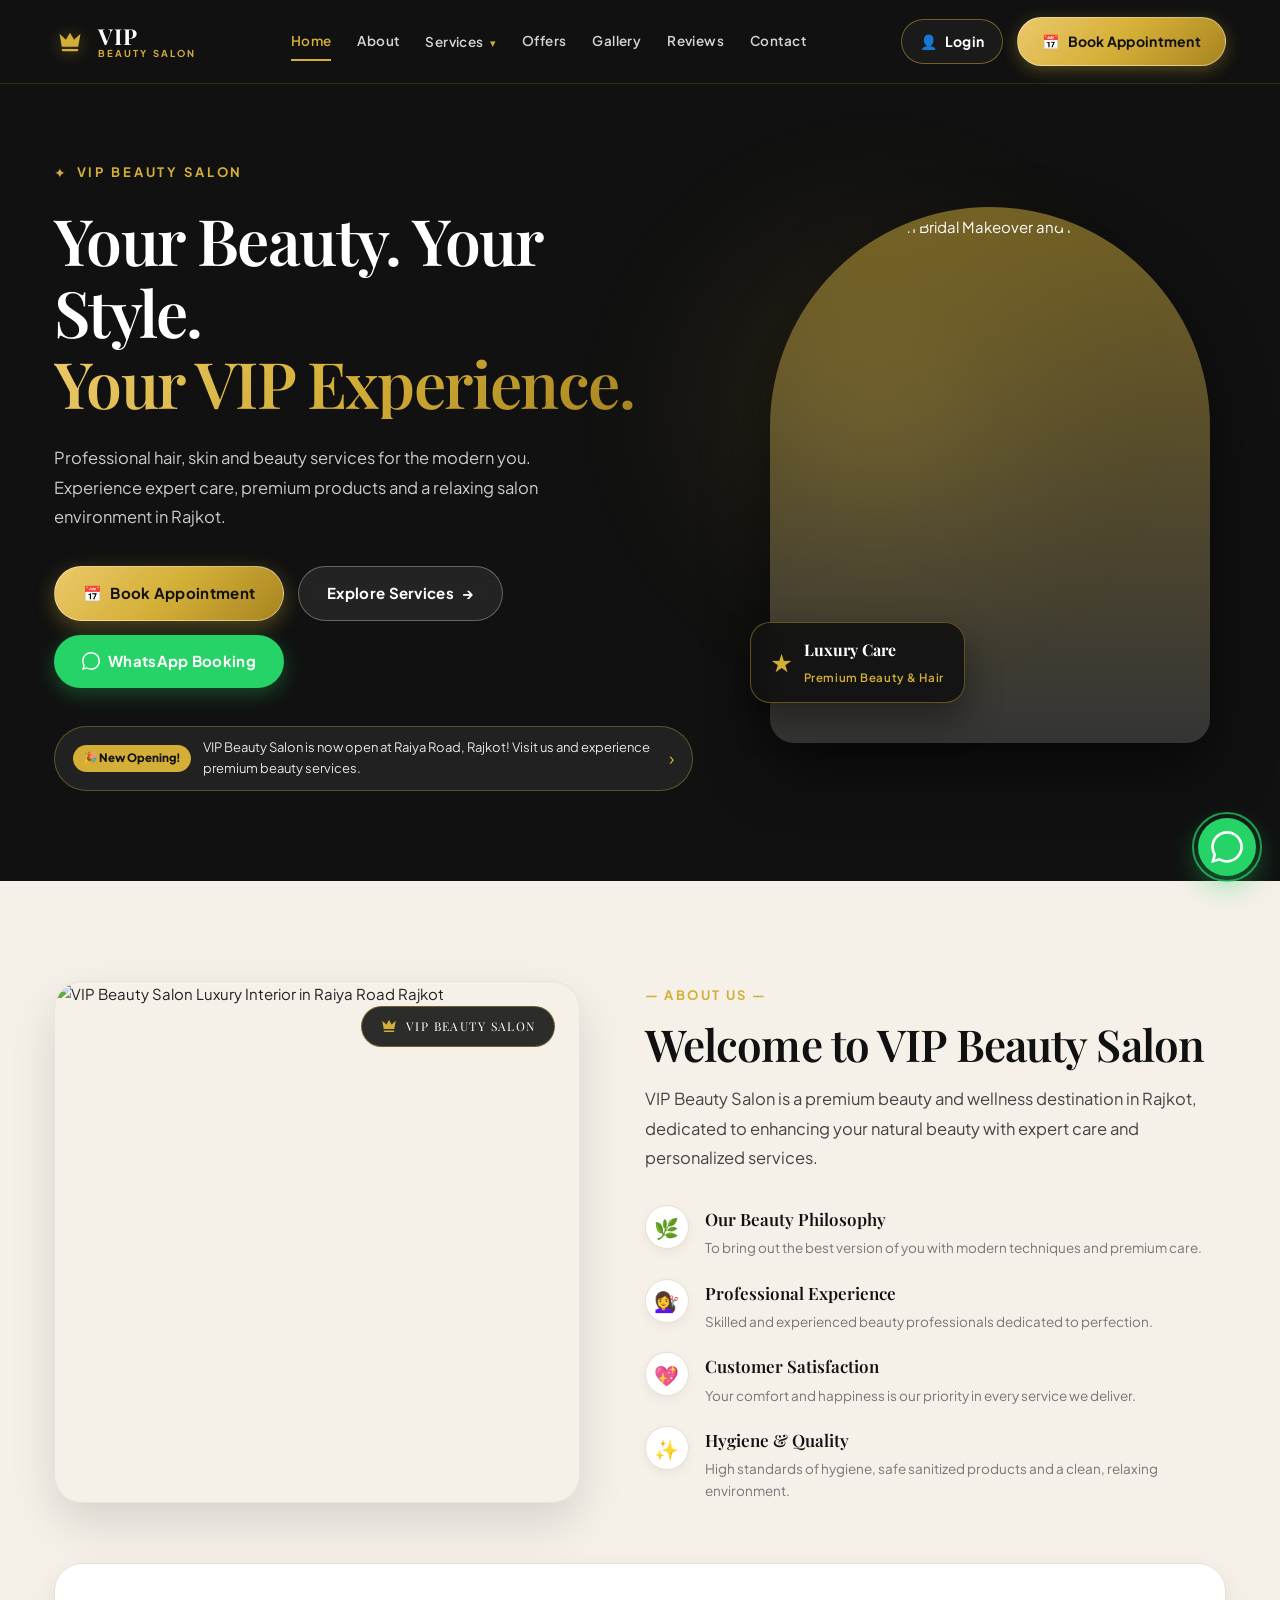
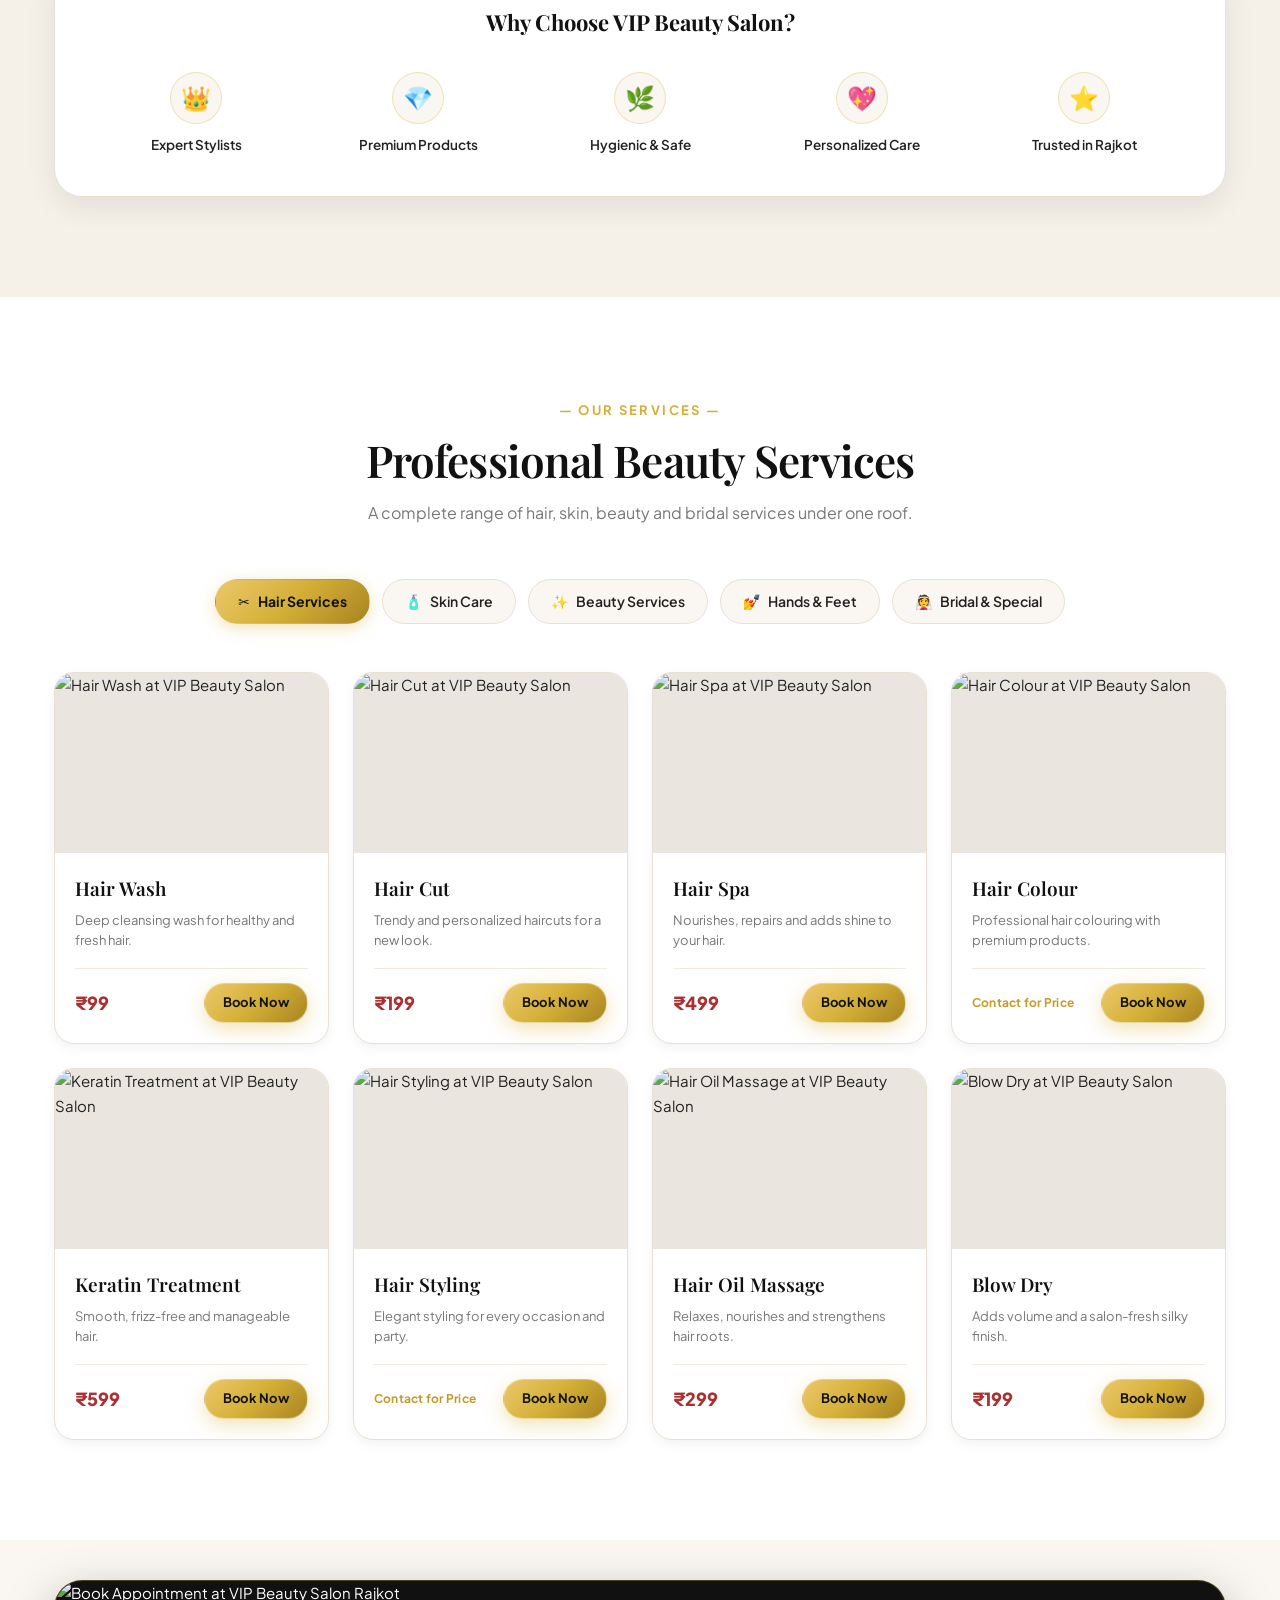
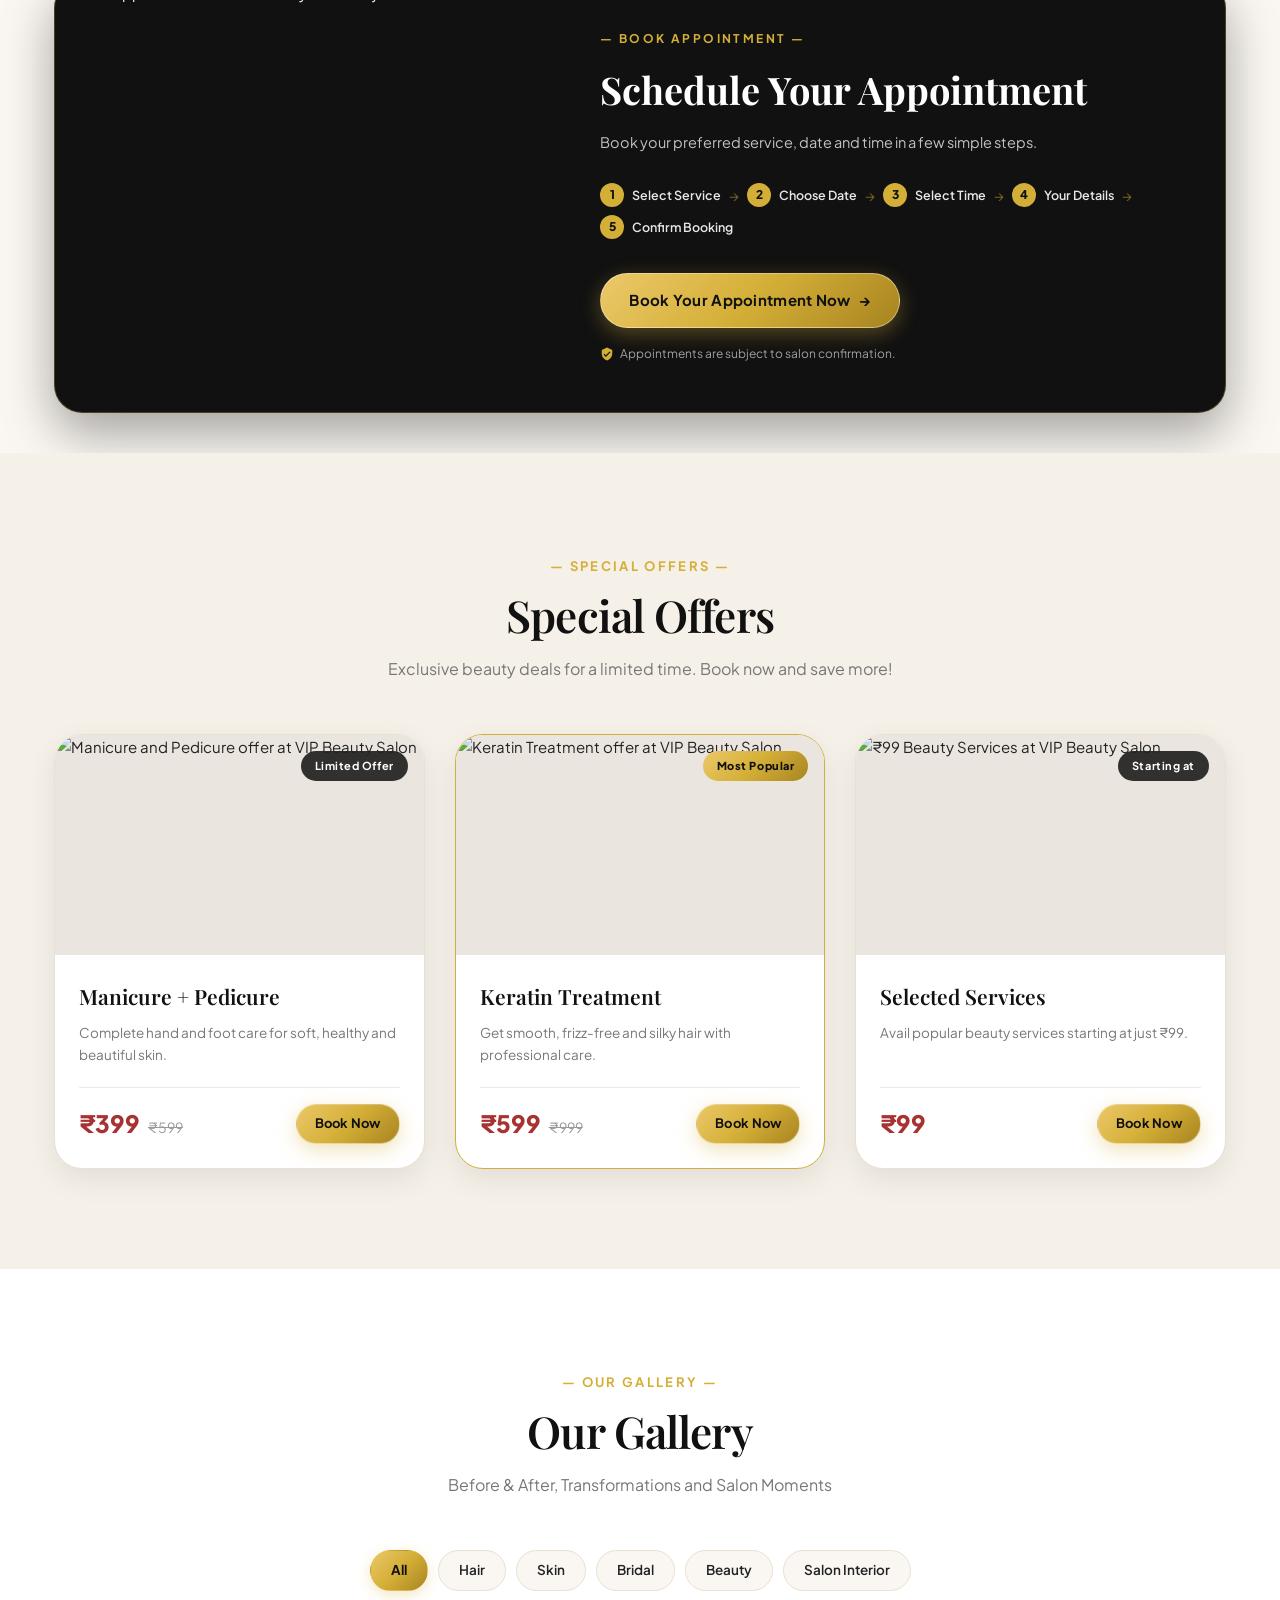
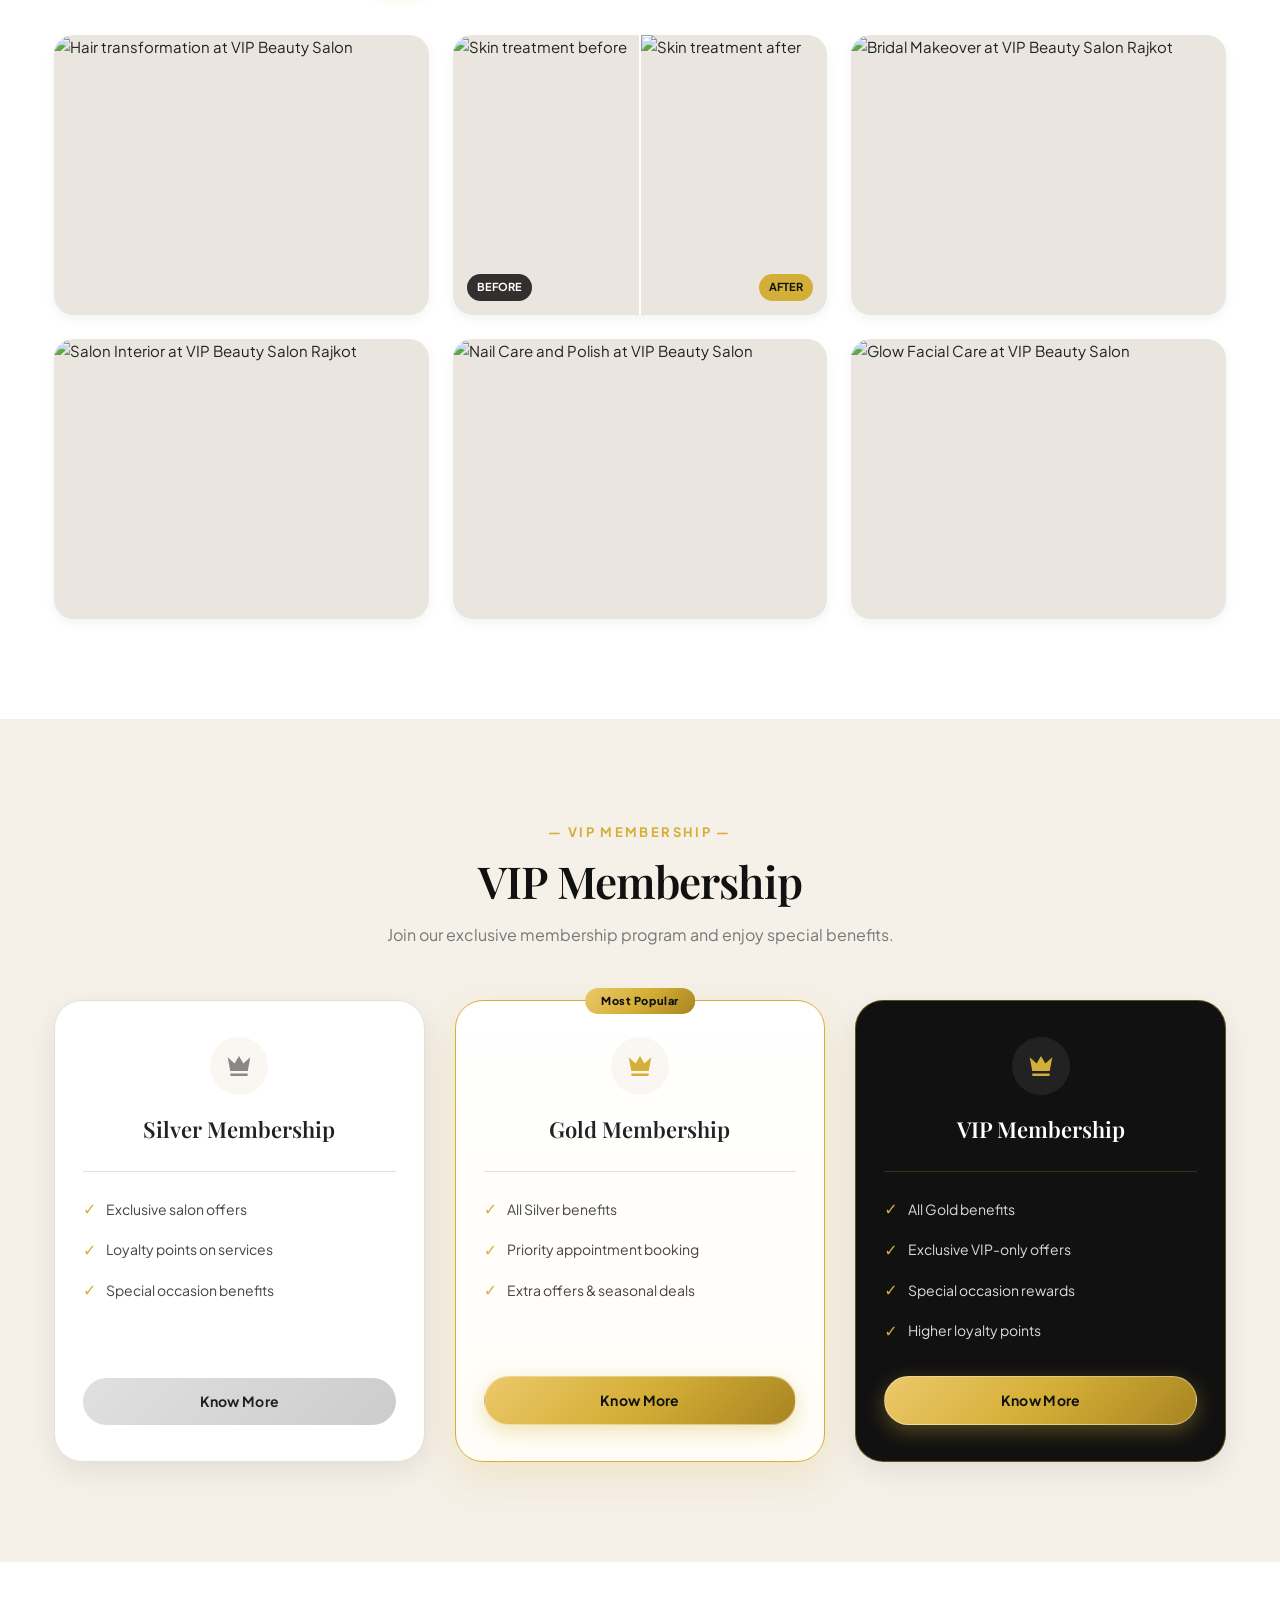
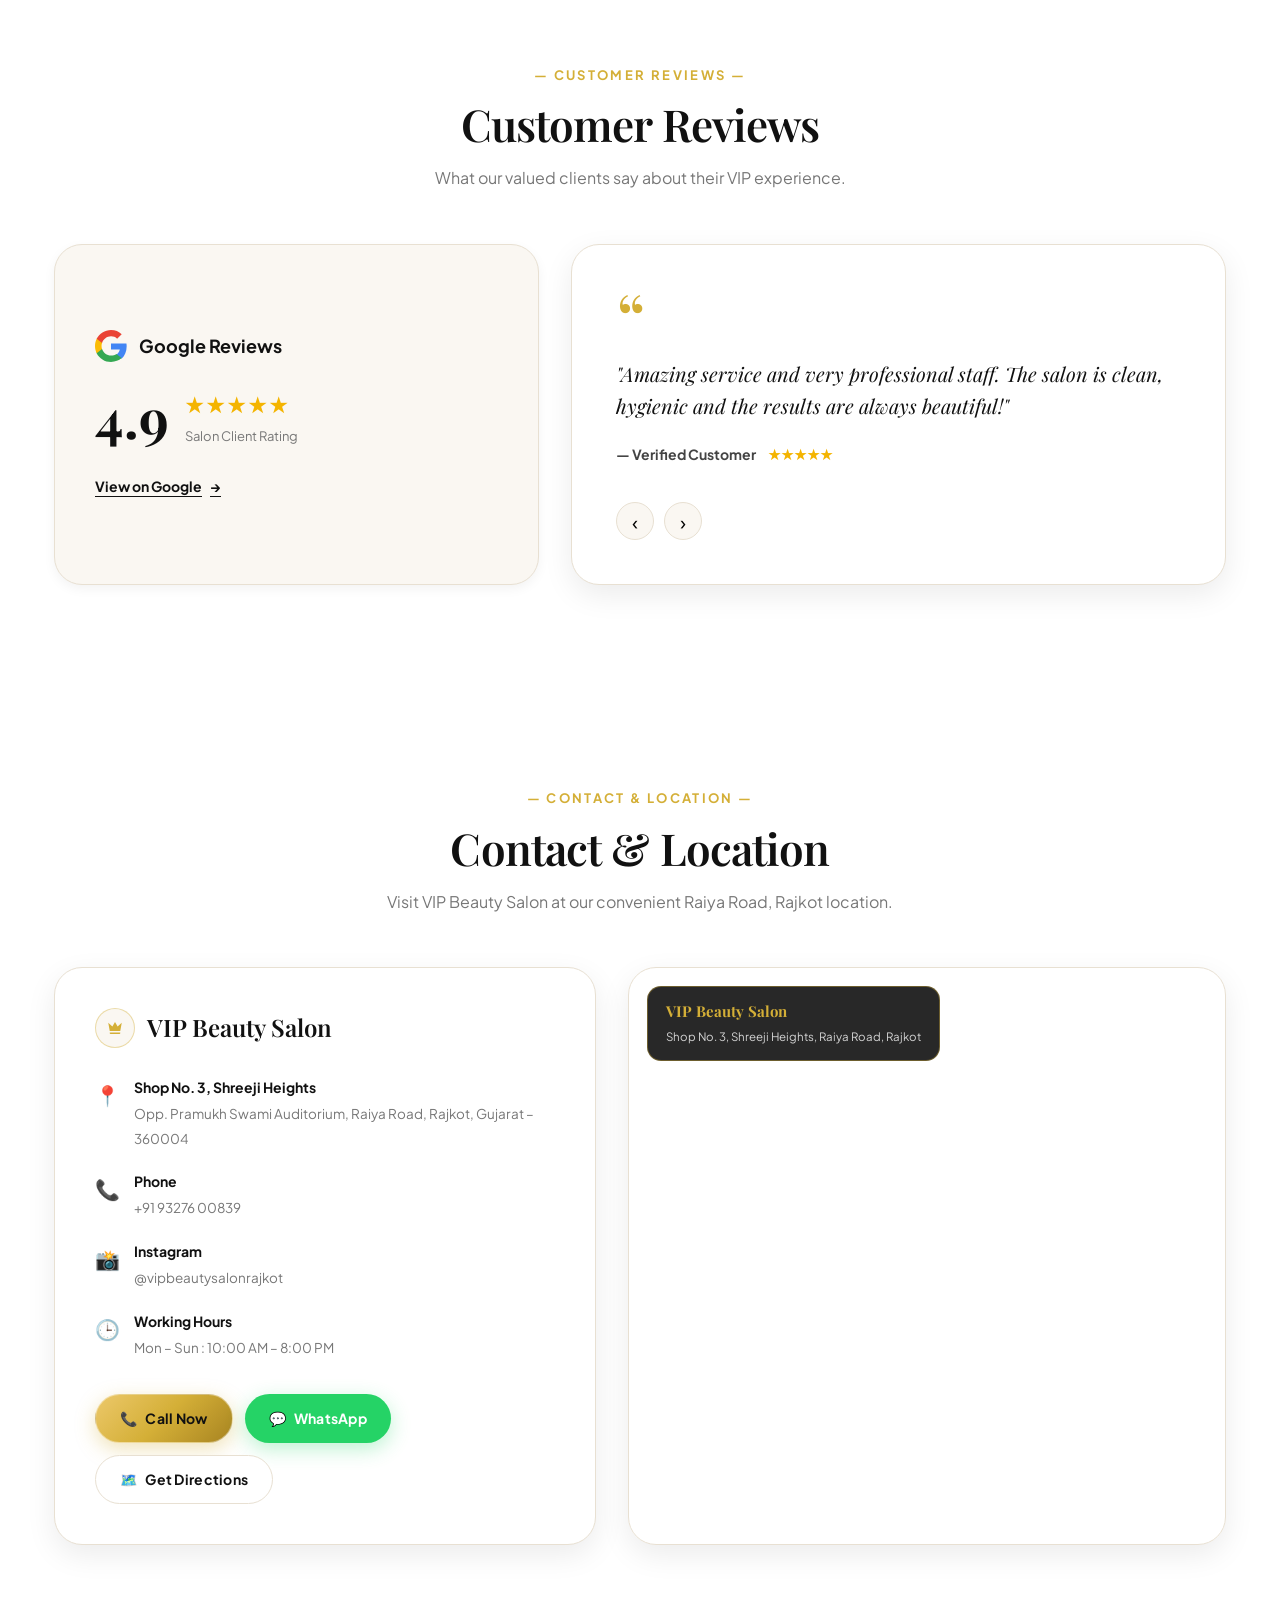
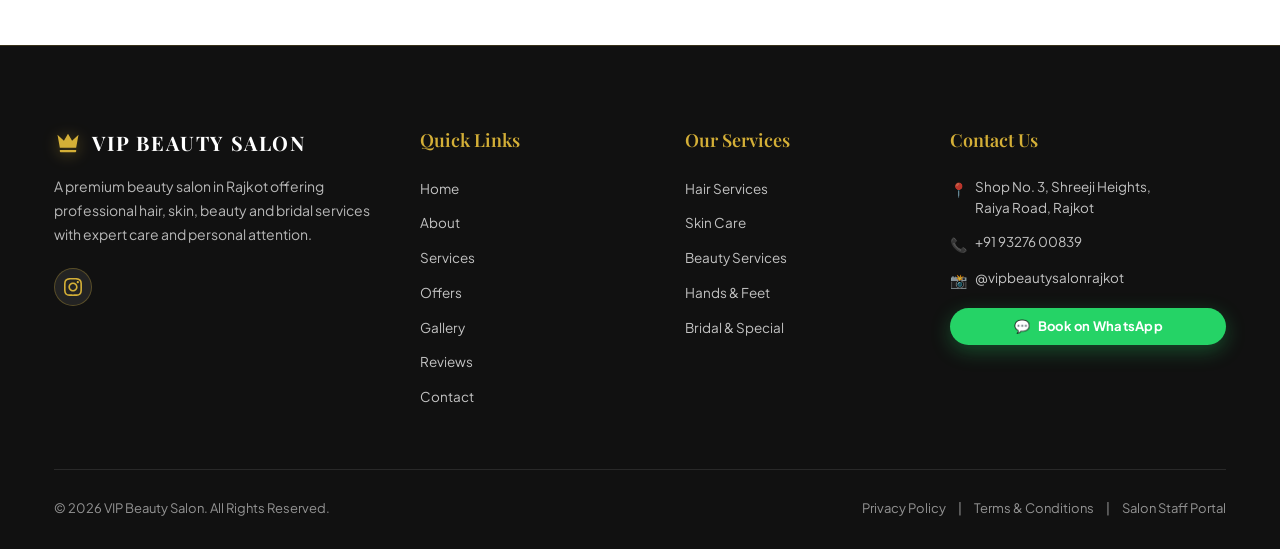
==== index.html @ 311b57d3 "first commit" ====
<!DOCTYPE html>
<html lang="en">
<head>
  <meta charset="UTF-8">
  <meta name="viewport" content="width=device-width, initial-scale=1.0">
  <title>VIP Beauty Salon | Luxury Beauty & Hair Salon in Rajkot</title>
  <meta name="description" content="VIP Beauty Salon at Raiya Road, Rajkot offers luxury hair care, keratin treatment, bridal makeup, facial clean-up, manicure and pedicure at affordable prices. Book appointment online.">
  <meta name="keywords" content="VIP Beauty Salon, Salon in Rajkot, Beauty Parlour Raiya Road Rajkot, Keratin Treatment Rajkot, Hair Spa Rajkot, Bridal Makeup Rajkot, Manicure Pedicure Rajkot, Hair Wash ₹99">
  <meta name="author" content="VIP Beauty Salon Rajkot">
  <meta name="robots" content="index, follow">

  <!-- Open Graph / Facebook -->
  <meta property="og:type" content="business.business">
  <meta property="og:title" content="VIP Beauty Salon | Your Beauty. Your Style. Your VIP Experience.">
  <meta property="og:description" content="Experience expert hair, skin and bridal beauty services at VIP Beauty Salon on Raiya Road, Rajkot. Special offers starting at ₹99.">
  <meta property="og:url" content="https://vip-beauty-salon-rajkot.vercel.app/">
  <meta property="og:image" content="https://images.unsplash.com/photo-1560066984-138dadb4c035?auto=format&fit=crop&w=1200&q=85">

  <!-- Twitter Card -->
  <meta name="twitter:card" content="summary_large_image">
  <meta name="twitter:title" content="VIP Beauty Salon | Luxury Salon in Rajkot">
  <meta name="twitter:description" content="Professional hair, skin and bridal services at VIP Beauty Salon, Raiya Road, Rajkot.">
  <meta name="twitter:image" content="https://images.unsplash.com/photo-1560066984-138dadb4c035?auto=format&fit=crop&w=1200&q=85">

  <!-- Favicon / Brand Icon -->
  <link rel="icon" href="data:image/svg+xml,<svg xmlns='http://www.w3.org/2000/svg' viewBox='0 0 24 24' fill='%23D4AF37'><path d='M5 16L3 5l5.5 5L12 4l3.5 6L21 5l-2 11H5zm14 3c0 .6-.4 1-1 1H6c-.6 0-1-.4-1-1v-1h14v1z'/></svg>">

  <!-- Google Fonts: Playfair Display + Plus Jakarta Sans -->
  <link rel="preconnect" href="https://fonts.googleapis.com">
  <link rel="preconnect" href="https://fonts.gstatic.com" crossorigin>
  <link href="https://fonts.googleapis.com/css2?family=Playfair+Display:ital,wght@0,500;0,600;0,700;1,500;1,600&family=Plus+Jakarta+Sans:wght@300;400;500;600;700;800&display=swap" rel="stylesheet">

  <link rel="stylesheet" href="styles.css">

  <!-- LocalBusiness Structured Data (SEO) -->
  <script type="application/ld+json">
  {
    "@context": "https://schema.org",
    "@type": "BeautySalon",
    "name": "VIP Beauty Salon",
    "image": "https://images.unsplash.com/photo-1560066984-138dadb4c035?auto=format&fit=crop&w=1000&q=85",
    "url": "https://vip-beauty-salon-rajkot.vercel.app/",
    "telephone": "+919327600839",
    "priceRange": "₹99 - ₹2500",
    "address": {
      "@type": "PostalAddress",
      "streetAddress": "Shop No. 3, Shreeji Heights, Opp. Pramukh Swami Auditorium, Raiya Road",
      "addressLocality": "Rajkot",
      "addressRegion": "Gujarat",
      "postalCode": "360004",
      "addressCountry": "IN"
    },
    "geo": {
      "@type": "GeoCoordinates",
      "latitude": 22.2983,
      "longitude": 70.7852
    },
    "openingHoursSpecification": [
      {
        "@type": "OpeningHoursSpecification",
        "dayOfWeek": ["Monday","Tuesday","Wednesday","Thursday","Friday","Saturday","Sunday"],
        "opens": "10:00",
        "closes": "20:00"
      }
    ],
    "sameAs": [
      "https://www.instagram.com/vipbeautysalonrajkot/"
    ]
  }
  </script>
</head>
<body>

  <!-- Sticky Luxury Navigation -->
  <header class="luxury-nav" id="top-nav">
    <div class="nav-container">
      <a class="nav-brand" href="#home" aria-label="VIP Beauty Salon Home">
        <div class="brand-crest">
          <svg class="crown-svg" viewBox="0 0 24 24" fill="currentColor">
            <path d="M5 16L3 5l5.5 5L12 4l3.5 6L21 5l-2 11H5zm14 3c0 .6-.4 1-1 1H6c-.6 0-1-.4-1-1v-1h14v1z"/>
          </svg>
        </div>
        <div class="brand-text">
          <span class="brand-title">VIP</span>
          <span class="brand-subtitle">BEAUTY SALON</span>
        </div>
      </a>

      <nav class="nav-menu" id="nav-links">
        <a class="nav-link active" href="#home">Home</a>
        <a class="nav-link" href="#about">About</a>
        <div class="nav-item-dropdown">
          <a class="nav-link dropdown-toggle" href="#services" id="services-dropdown-toggle">
            Services <span class="dropdown-arrow">▾</span>
          </a>
          <div class="dropdown-menu" id="services-dropdown-menu">
            <a href="#services" data-filter="hair" class="dropdown-link">
              <span class="dropdown-icon-pill">✂️</span>
              <div class="dropdown-link-info">
                <span class="dropdown-title">Hair Services</span>
                <span class="dropdown-sub">Hair Cut, Wash, Spa & Keratin</span>
              </div>
              <span class="dropdown-arrow-icon">›</span>
            </a>
            <a href="#services" data-filter="skin" class="dropdown-link">
              <span class="dropdown-icon-pill">🧴</span>
              <div class="dropdown-link-info">
                <span class="dropdown-title">Skin Care</span>
                <span class="dropdown-sub">Facials, Clean-up & D-Tan Glow</span>
              </div>
              <span class="dropdown-arrow-icon">›</span>
            </a>
            <a href="#services" data-filter="beauty" class="dropdown-link">
              <span class="dropdown-icon-pill">✨</span>
              <div class="dropdown-link-info">
                <span class="dropdown-title">Beauty Services</span>
                <span class="dropdown-sub">Waxing, Threading & Bleach</span>
              </div>
              <span class="dropdown-arrow-icon">›</span>
            </a>
            <a href="#services" data-filter="hands-feet" class="dropdown-link">
              <span class="dropdown-icon-pill">💅</span>
              <div class="dropdown-link-info">
                <span class="dropdown-title">Hands & Feet</span>
                <span class="dropdown-sub">Manicure, Pedicure & Nail Art</span>
              </div>
              <span class="dropdown-arrow-icon">›</span>
            </a>
            <a href="#services" data-filter="bridal" class="dropdown-link">
              <span class="dropdown-icon-pill">👰</span>
              <div class="dropdown-link-info">
                <span class="dropdown-title">Bridal & Special</span>
                <span class="dropdown-sub">HD Bridal Makeover & Packages</span>
              </div>
              <span class="dropdown-arrow-icon">›</span>
            </a>
            <div class="dropdown-footer">
              <a href="#services" class="dropdown-all-btn">
                <span>View Full 26+ Beauty Menu</span>
                <span>→</span>
              </a>
            </div>
          </div>
        </div>
        <a class="nav-link" href="#offers">Offers</a>
        <a class="nav-link" href="#gallery">Gallery</a>
        <a class="nav-link" href="#reviews">Reviews</a>
        <a class="nav-link" href="#contact">Contact</a>
      </nav>

      <div class="nav-action">
        <a class="btn nav-login-btn" href="login.html">
          <span class="btn-icon" aria-hidden="true">👤</span> Login
        </a>
        <button class="btn btn-gold nav-book-btn" onclick="openBookingModal()">
          <span class="btn-icon">📅</span> Book Appointment
        </button>
        <button class="mobile-toggle" id="menu-btn" aria-label="Toggle navigation menu" aria-expanded="false">
          <span></span><span></span><span></span>
        </button>
      </div>
    </div>
  </header>

  <main>
    <!-- HERO SECTION -->
    <section class="hero-section" id="home">
      <div class="hero-ambient-glow"></div>
      <div class="section-container hero-container">
        <div class="hero-content">
          <div class="hero-tagline">
            <span class="tagline-bullet">✦</span> VIP BEAUTY SALON
          </div>
          <h1 class="hero-heading">
            Your Beauty. Your Style.<br>
            <span class="hero-heading-gold">Your VIP Experience.</span>
          </h1>
          <p class="hero-description">
            Professional hair, skin and beauty services for the modern you. Experience expert care, premium products and a relaxing salon environment in Rajkot.
          </p>

          <div class="hero-buttons">
            <button class="btn btn-gold btn-lg" onclick="openBookingModal()">
              <span class="btn-icon">📅</span> Book Appointment
            </button>
            <a class="btn btn-outline-light btn-lg" href="#services">
              Explore Services <span class="btn-arrow">→</span>
            </a>
            <a class="btn btn-whatsapp btn-lg" target="_blank" rel="noopener" href="https://wa.me/919327600839?text=Hello%20VIP%20Beauty%20Salon!%20I%20would%20like%20to%20enquire%20about%20your%20salon%20services%20and%20book%20an%20appointment.">
              <svg class="wa-icon" viewBox="0 0 24 24" fill="currentColor">
                <path d="M.057 24l1.687-6.163c-1.041-1.804-1.588-3.849-1.587-5.946.003-6.556 5.338-11.891 11.893-11.891 3.181.001 6.167 1.24 8.413 3.488 2.245 2.248 3.481 5.236 3.48 8.414-.003 6.557-5.338 11.892-11.893 11.892-1.99-.001-3.951-.5-5.688-1.448l-6.305 1.654zm6.597-3.807c1.676.995 3.276 1.591 5.392 1.592 5.448 0 9.886-4.434 9.889-9.885.002-5.462-4.415-9.89-9.881-9.892-5.452 0-9.887 4.434-9.889 9.884-.001 2.225.651 3.891 1.746 5.634l-.999 3.648 3.742-.981z"/>
              </svg>
              WhatsApp Booking
            </a>
          </div>

          <!-- Announcement Pill -->
          <div class="hero-announcement" onclick="document.getElementById('location').scrollIntoView({behavior: 'smooth'})">
            <span class="announcement-badge">🎉 New Opening!</span>
            <span class="announcement-text">VIP Beauty Salon is now open at Raiya Road, Rajkot! Visit us and experience premium beauty services.</span>
            <span class="announcement-arrow">›</span>
          </div>
        </div>

        <div class="hero-visual">
          <div class="hero-image-wrapper">
            <img class="hero-img" src="https://images.unsplash.com/photo-1617627143750-d86bc21e42bb?auto=format&fit=crop&w=800&q=80" alt="VIP Beauty Salon Bridal Makeover and Hair Styling in Rajkot" loading="eager">
            <div class="hero-card-glow"></div>
            <div class="hero-floating-tag">
              <span class="floating-gold-star">★</span>
              <div>
                <strong>Luxury Care</strong>
                <small>Premium Beauty & Hair</small>
              </div>
            </div>
          </div>
        </div>
      </div>
    </section>

    <!-- ABOUT US SECTION -->
    <section class="section about-section" id="about">
      <div class="section-container">
        <div class="about-grid">
          <div class="about-image-col">
            <div class="about-image-card">
              <img src="https://images.unsplash.com/photo-1560066984-138dadb4c035?auto=format&fit=crop&w=900&q=80" alt="VIP Beauty Salon Luxury Interior in Raiya Road Rajkot" loading="lazy">
              <div class="about-logo-overlay">
                <svg class="crown-svg-small" viewBox="0 0 24 24" fill="currentColor">
                  <path d="M5 16L3 5l5.5 5L12 4l3.5 6L21 5l-2 11H5zm14 3c0 .6-.4 1-1 1H6c-.6 0-1-.4-1-1v-1h14v1z"/>
                </svg>
                <span>VIP BEAUTY SALON</span>
              </div>
            </div>
          </div>

          <div class="about-content-col">
            <div class="section-tag">— About Us —</div>
            <h2 class="section-title">Welcome to VIP Beauty Salon</h2>
            <p class="about-lead">
              VIP Beauty Salon is a premium beauty and wellness destination in Rajkot, dedicated to enhancing your natural beauty with expert care and personalized services.
            </p>

            <div class="about-features-list">
              <div class="feature-item">
                <div class="feature-icon">🌿</div>
                <div class="feature-text">
                  <h4>Our Beauty Philosophy</h4>
                  <p>To bring out the best version of you with modern techniques and premium care.</p>
                </div>
              </div>

              <div class="feature-item">
                <div class="feature-icon">💇‍♀️</div>
                <div class="feature-text">
                  <h4>Professional Experience</h4>
                  <p>Skilled and experienced beauty professionals dedicated to perfection.</p>
                </div>
              </div>

              <div class="feature-item">
                <div class="feature-icon">💖</div>
                <div class="feature-text">
                  <h4>Customer Satisfaction</h4>
                  <p>Your comfort and happiness is our priority in every service we deliver.</p>
                </div>
              </div>

              <div class="feature-item">
                <div class="feature-icon">✨</div>
                <div class="feature-text">
                  <h4>Hygiene & Quality</h4>
                  <p>High standards of hygiene, safe sanitized products and a clean, relaxing environment.</p>
                </div>
              </div>
            </div>
          </div>
        </div>

        <!-- Trust Bar (Why Choose VIP Beauty Salon) -->
        <div class="why-choose-card">
          <h3 class="why-choose-title">Why Choose VIP Beauty Salon?</h3>
          <div class="trust-grid">
            <div class="trust-item">
              <div class="trust-icon">👑</div>
              <span>Expert Stylists</span>
            </div>
            <div class="trust-item">
              <div class="trust-icon">💎</div>
              <span>Premium Products</span>
            </div>
            <div class="trust-item">
              <div class="trust-icon">🌿</div>
              <span>Hygienic & Safe</span>
            </div>
            <div class="trust-item">
              <div class="trust-icon">💖</div>
              <span>Personalized Care</span>
            </div>
            <div class="trust-item">
              <div class="trust-icon">⭐</div>
              <span>Trusted in Rajkot</span>
            </div>
          </div>
        </div>
      </div>
    </section>

    <!-- PROFESSIONAL SERVICES SECTION -->
    <section class="section services-section" id="services">
      <div class="section-container">
        <div class="section-header text-center">
          <div class="section-tag">— Our Services —</div>
          <h2 class="section-title">Professional Beauty Services</h2>
          <p class="section-subtitle">A complete range of hair, skin, beauty and bridal services under one roof.</p>
        </div>

        <!-- Category Tabs -->
        <div class="service-tabs" role="tablist">
          <button class="tab-btn active" data-category="hair" role="tab" aria-selected="true">
            <span class="tab-icon">✂️</span> Hair Services
          </button>
          <button class="tab-btn" data-category="skin" role="tab" aria-selected="false">
            <span class="tab-icon">🧴</span> Skin Care
          </button>
          <button class="tab-btn" data-category="beauty" role="tab" aria-selected="false">
            <span class="tab-icon">✨</span> Beauty Services
          </button>
          <button class="tab-btn" data-category="hands-feet" role="tab" aria-selected="false">
            <span class="tab-icon">💅</span> Hands & Feet
          </button>
          <button class="tab-btn" data-category="bridal" role="tab" aria-selected="false">
            <span class="tab-icon">👰</span> Bridal & Special
          </button>
        </div>

        <!-- Services Grid -->
        <div class="services-grid" id="services-grid">
          <!-- HAIR SERVICES (Active by default) -->
          <div class="service-card" data-category="hair">
            <div class="service-img-wrap">
              <img src="https://images.unsplash.com/photo-1582095133179-bfd08e2fc6b3?auto=format&fit=crop&w=600&q=80" alt="Hair Wash at VIP Beauty Salon" loading="lazy">
            </div>
            <div class="service-content">
              <h3 class="service-title">Hair Wash</h3>
              <p class="service-desc">Deep cleansing wash for healthy and fresh hair.</p>
              <div class="service-footer">
                <span class="service-price">₹99</span>
                <button class="btn btn-gold btn-sm" onclick="openBookingModal('Hair Wash')">Book Now</button>
              </div>
            </div>
          </div>

          <div class="service-card" data-category="hair">
            <div class="service-img-wrap">
              <img src="https://images.unsplash.com/photo-1562322140-8baeececf3df?auto=format&fit=crop&w=600&q=80" alt="Hair Cut at VIP Beauty Salon" loading="lazy">
            </div>
            <div class="service-content">
              <h3 class="service-title">Hair Cut</h3>
              <p class="service-desc">Trendy and personalized haircuts for a new look.</p>
              <div class="service-footer">
                <span class="service-price">₹199</span>
                <button class="btn btn-gold btn-sm" onclick="openBookingModal('Hair Cut')">Book Now</button>
              </div>
            </div>
          </div>

          <div class="service-card" data-category="hair">
            <div class="service-img-wrap">
              <img src="https://images.unsplash.com/photo-1519699047748-de8e457a634e?auto=format&fit=crop&w=600&q=80" alt="Hair Spa at VIP Beauty Salon" loading="lazy">
            </div>
            <div class="service-content">
              <h3 class="service-title">Hair Spa</h3>
              <p class="service-desc">Nourishes, repairs and adds shine to your hair.</p>
              <div class="service-footer">
                <span class="service-price">₹499</span>
                <button class="btn btn-gold btn-sm" onclick="openBookingModal('Hair Spa')">Book Now</button>
              </div>
            </div>
          </div>

          <div class="service-card" data-category="hair">
            <div class="service-img-wrap">
              <img src="https://images.unsplash.com/photo-1605497788044-5a32c7078486?auto=format&fit=crop&w=600&q=80" alt="Hair Colour at VIP Beauty Salon" loading="lazy">
            </div>
            <div class="service-content">
              <h3 class="service-title">Hair Colour</h3>
              <p class="service-desc">Professional hair colouring with premium products.</p>
              <div class="service-footer">
                <span class="service-price text-muted-gold">Contact for Price</span>
                <button class="btn btn-gold btn-sm" onclick="openBookingModal('Hair Colour')">Book Now</button>
              </div>
            </div>
          </div>

          <div class="service-card" data-category="hair">
            <div class="service-img-wrap">
              <img src="https://images.unsplash.com/photo-1560869713-7d0a29430803?auto=format&fit=crop&w=600&q=80" alt="Keratin Treatment at VIP Beauty Salon" loading="lazy">
            </div>
            <div class="service-content">
              <h3 class="service-title">Keratin Treatment</h3>
              <p class="service-desc">Smooth, frizz-free and manageable hair.</p>
              <div class="service-footer">
                <span class="service-price">₹599</span>
                <button class="btn btn-gold btn-sm" onclick="openBookingModal('Keratin Treatment')">Book Now</button>
              </div>
            </div>
          </div>

          <div class="service-card" data-category="hair">
            <div class="service-img-wrap">
              <img src="https://images.unsplash.com/photo-1595476108010-b4d1f102b1b1?auto=format&fit=crop&w=600&q=80" alt="Hair Styling at VIP Beauty Salon" loading="lazy">
            </div>
            <div class="service-content">
              <h3 class="service-title">Hair Styling</h3>
              <p class="service-desc">Elegant styling for every occasion and party.</p>
              <div class="service-footer">
                <span class="service-price text-muted-gold">Contact for Price</span>
                <button class="btn btn-gold btn-sm" onclick="openBookingModal('Hair Styling')">Book Now</button>
              </div>
            </div>
          </div>

          <div class="service-card" data-category="hair">
            <div class="service-img-wrap">
              <img src="https://images.unsplash.com/photo-1540555700478-4be289fbecef?auto=format&fit=crop&w=600&q=80" alt="Hair Oil Massage at VIP Beauty Salon" loading="lazy">
            </div>
            <div class="service-content">
              <h3 class="service-title">Hair Oil Massage</h3>
              <p class="service-desc">Relaxes, nourishes and strengthens hair roots.</p>
              <div class="service-footer">
                <span class="service-price">₹299</span>
                <button class="btn btn-gold btn-sm" onclick="openBookingModal('Hair Oil Massage')">Book Now</button>
              </div>
            </div>
          </div>

          <div class="service-card" data-category="hair">
            <div class="service-img-wrap">
              <img src="https://images.unsplash.com/photo-1527799820374-dcf8d9d4a388?auto=format&fit=crop&w=600&q=80" alt="Blow Dry at VIP Beauty Salon" loading="lazy">
            </div>
            <div class="service-content">
              <h3 class="service-title">Blow Dry</h3>
              <p class="service-desc">Adds volume and a salon-fresh silky finish.</p>
              <div class="service-footer">
                <span class="service-price">₹199</span>
                <button class="btn btn-gold btn-sm" onclick="openBookingModal('Blow Dry')">Book Now</button>
              </div>
            </div>
          </div>

          <!-- SKIN CARE -->
          <div class="service-card" data-category="skin" style="display: none;">
            <div class="service-img-wrap">
              <img src="https://images.unsplash.com/photo-1570172619644-dfd03ed5d881?auto=format&fit=crop&w=600&q=80" alt="Clean-up at VIP Beauty Salon" loading="lazy">
            </div>
            <div class="service-content">
              <h3 class="service-title">Clean-up</h3>
              <p class="service-desc">Deep pore cleansing and immediate skin glow.</p>
              <div class="service-footer">
                <span class="service-price">₹99</span>
                <button class="btn btn-gold btn-sm" onclick="openBookingModal('Clean-up')">Book Now</button>
              </div>
            </div>
          </div>

          <div class="service-card" data-category="skin" style="display: none;">
            <div class="service-img-wrap">
              <img src="https://images.unsplash.com/photo-1512496015851-a90fb38ba796?auto=format&fit=crop&w=600&q=80" alt="Facial Treatment at VIP Beauty Salon" loading="lazy">
            </div>
            <div class="service-content">
              <h3 class="service-title">Facial</h3>
              <p class="service-desc">Customized herbal & fruit facials for radiant glow.</p>
              <div class="service-footer">
                <span class="service-price text-muted-gold">Contact for Price</span>
                <button class="btn btn-gold btn-sm" onclick="openBookingModal('Facial')">Book Now</button>
              </div>
            </div>
          </div>

          <div class="service-card" data-category="skin" style="display: none;">
            <div class="service-img-wrap">
              <img src="https://images.unsplash.com/photo-1508214751196-bcfd4ca60f91?auto=format&fit=crop&w=600&q=80" alt="D-Tan Treatment at VIP Beauty Salon" loading="lazy">
            </div>
            <div class="service-content">
              <h3 class="service-title">D-Tan</h3>
              <p class="service-desc">Removes sun tan and restores natural skin radiance.</p>
              <div class="service-footer">
                <span class="service-price">₹99</span>
                <button class="btn btn-gold btn-sm" onclick="openBookingModal('D-Tan')">Book Now</button>
              </div>
            </div>
          </div>

          <div class="service-card" data-category="skin" style="display: none;">
            <div class="service-img-wrap">
              <img src="https://images.unsplash.com/photo-1516975080664-ed2fc6a32937?auto=format&fit=crop&w=600&q=80" alt="Bleach Service at VIP Beauty Salon" loading="lazy">
            </div>
            <div class="service-content">
              <h3 class="service-title">Bleach</h3>
              <p class="service-desc">Gentle brightening treatment for even skin tone.</p>
              <div class="service-footer">
                <span class="service-price">₹99</span>
                <button class="btn btn-gold btn-sm" onclick="openBookingModal('Bleach')">Book Now</button>
              </div>
            </div>
          </div>

          <div class="service-card" data-category="skin" style="display: none;">
            <div class="service-img-wrap">
              <img src="https://images.unsplash.com/photo-1596704017254-9b121068fb31?auto=format&fit=crop&w=600&q=80" alt="Skin Treatments at VIP Beauty Salon" loading="lazy">
            </div>
            <div class="service-content">
              <h3 class="service-title">Skin Treatments</h3>
              <p class="service-desc">Advanced therapy for hydration, acne and radiance.</p>
              <div class="service-footer">
                <span class="service-price text-muted-gold">Contact for Price</span>
                <button class="btn btn-gold btn-sm" onclick="openBookingModal('Skin Treatments')">Book Now</button>
              </div>
            </div>
          </div>

          <!-- BEAUTY SERVICES -->
          <div class="service-card" data-category="beauty" style="display: none;">
            <div class="service-img-wrap">
              <img src="https://images.unsplash.com/photo-1544161515-4ab6ce6db874?auto=format&fit=crop&w=600&q=80" alt="Waxing at VIP Beauty Salon" loading="lazy">
            </div>
            <div class="service-content">
              <h3 class="service-title">Waxing</h3>
              <p class="service-desc">Gentle and hygienic waxing for Hand / Underarm.</p>
              <div class="service-footer">
                <span class="service-price">₹99</span>
                <button class="btn btn-gold btn-sm" onclick="openBookingModal('Waxing')">Book Now</button>
              </div>
            </div>
          </div>

          <div class="service-card" data-category="beauty" style="display: none;">
            <div class="service-img-wrap">
              <img src="https://images.unsplash.com/photo-1583001931096-959e9a1a6223?auto=format&fit=crop&w=600&q=80" alt="Threading at VIP Beauty Salon" loading="lazy">
            </div>
            <div class="service-content">
              <h3 class="service-title">Threading</h3>
              <p class="service-desc">Precise facial hair removal for smooth finish.</p>
              <div class="service-footer">
                <span class="service-price text-muted-gold">Contact for Price</span>
                <button class="btn btn-gold btn-sm" onclick="openBookingModal('Threading')">Book Now</button>
              </div>
            </div>
          </div>

          <div class="service-card" data-category="beauty" style="display: none;">
            <div class="service-img-wrap">
              <img src="https://images.unsplash.com/photo-1597225244660-1cd128c64284?auto=format&fit=crop&w=600&q=80" alt="Eyebrow Shaping at VIP Beauty Salon" loading="lazy">
            </div>
            <div class="service-content">
              <h3 class="service-title">Eyebrow</h3>
              <p class="service-desc">Expert arch shaping tailored to your facial contours.</p>
              <div class="service-footer">
                <span class="service-price text-muted-gold">Contact for Price</span>
                <button class="btn btn-gold btn-sm" onclick="openBookingModal('Eyebrow')">Book Now</button>
              </div>
            </div>
          </div>

          <div class="service-card" data-category="beauty" style="display: none;">
            <div class="service-img-wrap">
              <img src="https://images.unsplash.com/photo-1515377905703-c4788e51af15?auto=format&fit=crop&w=600&q=80" alt="Upper Lip Threading at VIP Beauty Salon" loading="lazy">
            </div>
            <div class="service-content">
              <h3 class="service-title">Upper Lip</h3>
              <p class="service-desc">Quick, painless and ultra-clean hair removal.</p>
              <div class="service-footer">
                <span class="service-price text-muted-gold">Contact for Price</span>
                <button class="btn btn-gold btn-sm" onclick="openBookingModal('Upper Lip')">Book Now</button>
              </div>
            </div>
          </div>

          <div class="service-card" data-category="beauty" style="display: none;">
            <div class="service-img-wrap">
              <img src="https://images.unsplash.com/photo-1487412720507-e7ab37603c6f?auto=format&fit=crop&w=600&q=80" alt="Bleach Shiner at VIP Beauty Salon" loading="lazy">
            </div>
            <div class="service-content">
              <h3 class="service-title">Bleach / Shiner</h3>
              <p class="service-desc">Specialty finishing treatment for glowing skin.</p>
              <div class="service-footer">
                <span class="service-price">₹99</span>
                <button class="btn btn-gold btn-sm" onclick="openBookingModal('Bleach / Shiner')">Book Now</button>
              </div>
            </div>
          </div>

          <!-- HANDS & FEET -->
          <div class="service-card" data-category="hands-feet" style="display: none;">
            <div class="service-img-wrap">
              <img src="https://images.unsplash.com/photo-1604654894610-df63bc536371?auto=format&fit=crop&w=600&q=80" alt="Manicure at VIP Beauty Salon" loading="lazy">
            </div>
            <div class="service-content">
              <h3 class="service-title">Manicure</h3>
              <p class="service-desc">Nourishing hand soak, cuticle care and nail polish.</p>
              <div class="service-footer">
                <span class="service-price text-muted-gold">Contact for Price</span>
                <button class="btn btn-gold btn-sm" onclick="openBookingModal('Manicure')">Book Now</button>
              </div>
            </div>
          </div>

          <div class="service-card" data-category="hands-feet" style="display: none;">
            <div class="service-img-wrap">
              <img src="https://images.unsplash.com/photo-1519415510236-718bdfcd89c8?auto=format&fit=crop&w=600&q=80" alt="Pedicure at VIP Beauty Salon" loading="lazy">
            </div>
            <div class="service-content">
              <h3 class="service-title">Pedicure</h3>
              <p class="service-desc">Relaxing foot bath, scrub, massage and nail care.</p>
              <div class="service-footer">
                <span class="service-price text-muted-gold">Contact for Price</span>
                <button class="btn btn-gold btn-sm" onclick="openBookingModal('Pedicure')">Book Now</button>
              </div>
            </div>
          </div>

          <div class="service-card" data-category="hands-feet" style="display: none;">
            <div class="service-img-wrap">
              <img src="https://images.unsplash.com/photo-1632345031435-8727f6897d53?auto=format&fit=crop&w=600&q=80" alt="Manicure and Pedicure Special at VIP Beauty Salon" loading="lazy">
            </div>
            <div class="service-content">
              <h3 class="service-title">Manicure + Pedicure</h3>
              <p class="service-desc">Complete luxury hand and foot pampering package.</p>
              <div class="service-footer">
                <span class="service-price">₹399</span>
                <button class="btn btn-gold btn-sm" onclick="openBookingModal('Manicure + Pedicure Special')">Book Now</button>
              </div>
            </div>
          </div>

          <div class="service-card" data-category="hands-feet" style="display: none;">
            <div class="service-img-wrap">
              <img src="https://images.unsplash.com/photo-1507652313519-d4e9174996dd?auto=format&fit=crop&w=600&q=80" alt="Nail Care and Art at VIP Beauty Salon" loading="lazy">
            </div>
            <div class="service-content">
              <h3 class="service-title">Nail Care & Art</h3>
              <p class="service-desc">Creative nail art, buffing and strengthening finish.</p>
              <div class="service-footer">
                <span class="service-price text-muted-gold">Contact for Price</span>
                <button class="btn btn-gold btn-sm" onclick="openBookingModal('Nail Care')">Book Now</button>
              </div>
            </div>
          </div>

          <!-- BRIDAL & SPECIAL -->
          <div class="service-card" data-category="bridal" style="display: none;">
            <div class="service-img-wrap">
              <img src="https://images.unsplash.com/photo-1617627143750-d86bc21e42bb?auto=format&fit=crop&w=600&q=80" alt="Bridal Makeup at VIP Beauty Salon" loading="lazy">
            </div>
            <div class="service-content">
              <h3 class="service-title">Bridal Makeup</h3>
              <p class="service-desc">HD luxury bridal makeover for your most cherished day.</p>
              <div class="service-footer">
                <span class="service-price text-muted-gold">Contact for Price</span>
                <button class="btn btn-gold btn-sm" onclick="openBookingModal('Bridal Makeup')">Book Now</button>
              </div>
            </div>
          </div>

          <div class="service-card" data-category="bridal" style="display: none;">
            <div class="service-img-wrap">
              <img src="https://images.unsplash.com/photo-1516914943479-89db7d9ae7f2?auto=format&fit=crop&w=600&q=80" alt="Party Makeup at VIP Beauty Salon" loading="lazy">
            </div>
            <div class="service-content">
              <h3 class="service-title">Party Makeup</h3>
              <p class="service-desc">Glamorous and long-lasting looks for parties and events.</p>
              <div class="service-footer">
                <span class="service-price text-muted-gold">Contact for Price</span>
                <button class="btn btn-gold btn-sm" onclick="openBookingModal('Party Makeup')">Book Now</button>
              </div>
            </div>
          </div>

          <div class="service-card" data-category="bridal" style="display: none;">
            <div class="service-img-wrap">
              <img src="https://images.unsplash.com/photo-1595476108010-b4d1f102b1b1?auto=format&fit=crop&w=600&q=80" alt="Bridal Hairstyling at VIP Beauty Salon" loading="lazy">
            </div>
            <div class="service-content">
              <h3 class="service-title">Hairstyling</h3>
              <p class="service-desc">Intricate updos, floral braids and curls.</p>
              <div class="service-footer">
                <span class="service-price text-muted-gold">Contact for Price</span>
                <button class="btn btn-gold btn-sm" onclick="openBookingModal('Hairstyling')">Book Now</button>
              </div>
            </div>
          </div>

          <div class="service-card" data-category="bridal" style="display: none;">
            <div class="service-img-wrap">
              <img src="https://images.unsplash.com/photo-1519823551278-64ac92734fb1?auto=format&fit=crop&w=600&q=80" alt="Special Packages at VIP Beauty Salon" loading="lazy">
            </div>
            <div class="service-content">
              <h3 class="service-title">Special Packages</h3>
              <p class="service-desc">Comprehensive pre-bridal and festive beauty packages.</p>
              <div class="service-footer">
                <span class="service-price text-muted-gold">Contact for Price</span>
                <button class="btn btn-gold btn-sm" onclick="openBookingModal('Special Packages')">Book Now</button>
              </div>
            </div>
          </div>
        </div>
      </div>
    </section>

    <!-- BOOK APPOINTMENT BANNER SECTION -->
    <section class="section appointment-banner-section">
      <div class="section-container">
        <div class="booking-banner-card">
          <div class="booking-banner-image">
            <img src="https://images.unsplash.com/photo-1540555700478-4be289fbecef?auto=format&fit=crop&w=700&q=80" alt="Book Appointment at VIP Beauty Salon Rajkot" loading="lazy">
          </div>
          <div class="booking-banner-content">
            <div class="banner-tag">— Book Appointment —</div>
            <h2 class="banner-heading">Schedule Your Appointment</h2>
            <p class="banner-text">Book your preferred service, date and time in a few simple steps.</p>

            <div class="booking-steps-preview">
              <div class="step-preview-item">
                <span class="step-num">1</span>
                <span class="step-name">Select Service</span>
              </div>
              <span class="step-connector">→</span>
              <div class="step-preview-item">
                <span class="step-num">2</span>
                <span class="step-name">Choose Date</span>
              </div>
              <span class="step-connector">→</span>
              <div class="step-preview-item">
                <span class="step-num">3</span>
                <span class="step-name">Select Time</span>
              </div>
              <span class="step-connector">→</span>
              <div class="step-preview-item">
                <span class="step-num">4</span>
                <span class="step-name">Your Details</span>
              </div>
              <span class="step-connector">→</span>
              <div class="step-preview-item">
                <span class="step-num">5</span>
                <span class="step-name">Confirm Booking</span>
              </div>
            </div>

            <div class="banner-actions">
              <button class="btn btn-gold btn-lg" onclick="openBookingModal()">
                Book Your Appointment Now <span class="btn-arrow">→</span>
              </button>
              <span class="banner-disclaimer">
                <svg class="shield-icon" viewBox="0 0 24 24" fill="currentColor">
                  <path d="M12 1L3 5v6c0 5.55 3.84 10.74 9 12 5.16-1.26 9-6.45 9-12V5l-9-4zm-2 16l-4-4 1.41-1.41L10 14.17l6.59-6.59L18 9l-8 8z"/>
                </svg>
                Appointments are subject to salon confirmation.
              </span>
            </div>
          </div>
        </div>
      </div>
    </section>

    <!-- SPECIAL OFFERS SECTION -->
    <section class="section offers-section" id="offers">
      <div class="section-container">
        <div class="section-header text-center">
          <div class="section-tag">— Special Offers —</div>
          <h2 class="section-title">Special Offers</h2>
          <p class="section-subtitle">Exclusive beauty deals for a limited time. Book now and save more!</p>
        </div>

        <div class="offers-grid">
          <!-- Offer 1: Manicure + Pedicure -->
          <div class="offer-card">
            <div class="offer-badge">Limited Offer</div>
            <div class="offer-img-wrap">
              <img src="https://images.unsplash.com/photo-1632345031435-8727f6897d53?auto=format&fit=crop&w=600&q=80" alt="Manicure and Pedicure offer at VIP Beauty Salon" loading="lazy">
            </div>
            <div class="offer-content">
              <h3 class="offer-title">Manicure + Pedicure</h3>
              <p class="offer-desc">Complete hand and foot care for soft, healthy and beautiful skin.</p>
              <div class="offer-pricing-row">
                <div class="offer-prices">
                  <span class="offer-current-price">₹399</span>
                  <span class="offer-original-price">₹599</span>
                </div>
                <button class="btn btn-gold btn-sm" onclick="openBookingModal('Manicure + Pedicure Special')">Book Now</button>
              </div>
            </div>
          </div>

          <!-- Offer 2: Keratin Treatment -->
          <div class="offer-card popular-offer">
            <div class="offer-badge gold-badge">Most Popular</div>
            <div class="offer-img-wrap">
              <img src="https://images.unsplash.com/photo-1522337360788-8b13dee7a37e?auto=format&fit=crop&w=600&q=80" alt="Keratin Treatment offer at VIP Beauty Salon" loading="lazy">
            </div>
            <div class="offer-content">
              <h3 class="offer-title">Keratin Treatment</h3>
              <p class="offer-desc">Get smooth, frizz-free and silky hair with professional care.</p>
              <div class="offer-pricing-row">
                <div class="offer-prices">
                  <span class="offer-current-price">₹599</span>
                  <span class="offer-original-price">₹999</span>
                </div>
                <button class="btn btn-gold btn-sm" onclick="openBookingModal('Keratin Treatment')">Book Now</button>
              </div>
            </div>
          </div>

          <!-- Offer 3: Selected Services starting at ₹99 -->
          <div class="offer-card">
            <div class="offer-badge">Starting at</div>
            <div class="offer-img-wrap">
              <img src="https://images.unsplash.com/photo-1570172619644-dfd03ed5d881?auto=format&fit=crop&w=600&q=80" alt="₹99 Beauty Services at VIP Beauty Salon" loading="lazy">
            </div>
            <div class="offer-content">
              <h3 class="offer-title">Selected Services</h3>
              <p class="offer-desc">Avail popular beauty services starting at just ₹99.</p>
              <div class="offer-pricing-row">
                <div class="offer-prices">
                  <span class="offer-current-price">₹99</span>
                </div>
                <button class="btn btn-gold btn-sm" onclick="openBookingModal('Selected ₹99 Services')">Book Now</button>
              </div>
            </div>
          </div>
        </div>
      </div>
    </section>

    <!-- OUR GALLERY SECTION -->
    <section class="section gallery-section" id="gallery">
      <div class="section-container">
        <div class="section-header text-center">
          <div class="section-tag">— Our Gallery —</div>
          <h2 class="section-title">Our Gallery</h2>
          <p class="section-subtitle">Before & After, Transformations and Salon Moments</p>
        </div>

        <!-- Gallery Filters -->
        <div class="gallery-filters" role="tablist">
          <button class="filter-pill active" data-filter="all">All</button>
          <button class="filter-pill" data-filter="hair">Hair</button>
          <button class="filter-pill" data-filter="skin">Skin</button>
          <button class="filter-pill" data-filter="bridal">Bridal</button>
          <button class="filter-pill" data-filter="beauty">Beauty</button>
          <button class="filter-pill" data-filter="salon">Salon Interior</button>
        </div>

        <!-- Gallery Grid -->
        <div class="gallery-grid" id="gallery-container">
          <!-- Item 1: Hair -->
          <div class="gallery-item" data-category="hair" onclick="openLightbox(0)">
            <img src="https://images.unsplash.com/photo-1560869713-7d0a29430803?auto=format&fit=crop&w=800&q=80" alt="Hair transformation at VIP Beauty Salon" loading="lazy">
            <div class="gallery-item-overlay">
              <span class="gallery-zoom-icon">🔍</span>
              <span class="gallery-caption">Hair Transformation</span>
            </div>
          </div>

          <!-- Item 2: Skin (Before & After split view) -->
          <div class="gallery-item before-after-split-card" data-category="skin" onclick="openLightbox(1)">
            <div class="split-view">
              <div class="split-half before-half">
                <img src="https://images.unsplash.com/photo-1508214751196-bcfd4ca60f91?auto=format&fit=crop&w=600&q=80" alt="Skin treatment before" loading="lazy">
                <span class="pill-label before-label">Before</span>
              </div>
              <div class="split-divider"></div>
              <div class="split-half after-half">
                <img src="https://images.unsplash.com/photo-1512496015851-a90fb38ba796?auto=format&fit=crop&w=600&q=80" alt="Skin treatment after" loading="lazy">
                <span class="pill-label after-label">After</span>
              </div>
            </div>
            <div class="gallery-item-overlay">
              <span class="gallery-zoom-icon">🔍</span>
              <span class="gallery-caption">Facial Skin Transformation</span>
            </div>
          </div>

          <!-- Item 3: Bridal -->
          <div class="gallery-item" data-category="bridal" onclick="openLightbox(2)">
            <img src="https://images.unsplash.com/photo-1617627143750-d86bc21e42bb?auto=format&fit=crop&w=800&q=80" alt="Bridal Makeover at VIP Beauty Salon Rajkot" loading="lazy">
            <div class="gallery-item-overlay">
              <span class="gallery-zoom-icon">🔍</span>
              <span class="gallery-caption">Bridal Makeover & Styling</span>
            </div>
          </div>

          <!-- Item 4: Salon Interior -->
          <div class="gallery-item" data-category="salon" onclick="openLightbox(3)">
            <img src="https://images.unsplash.com/photo-1560066984-138dadb4c035?auto=format&fit=crop&w=800&q=80" alt="Salon Interior at VIP Beauty Salon Rajkot" loading="lazy">
            <div class="gallery-item-overlay">
              <span class="gallery-zoom-icon">🔍</span>
              <span class="gallery-caption">Luxury Salon Interior</span>
            </div>
          </div>

          <!-- Item 5: Beauty / Nails -->
          <div class="gallery-item" data-category="beauty" onclick="openLightbox(4)">
            <img src="https://images.unsplash.com/photo-1604654894610-df63bc536371?auto=format&fit=crop&w=800&q=80" alt="Nail Care and Polish at VIP Beauty Salon" loading="lazy">
            <div class="gallery-item-overlay">
              <span class="gallery-zoom-icon">🔍</span>
              <span class="gallery-caption">Nail Care & Polish</span>
            </div>
          </div>

          <!-- Item 6: Skin Treatment -->
          <div class="gallery-item" data-category="skin" onclick="openLightbox(5)">
            <img src="https://images.unsplash.com/photo-1570172619644-dfd03ed5d881?auto=format&fit=crop&w=800&q=80" alt="Glow Facial Care at VIP Beauty Salon" loading="lazy">
            <div class="gallery-item-overlay">
              <span class="gallery-zoom-icon">🔍</span>
              <span class="gallery-caption">Hydra Glow Facial</span>
            </div>
          </div>
        </div>
      </div>
    </section>

    <!-- VIP MEMBERSHIP SYSTEM -->
    <section class="section membership-section" id="membership">
      <div class="section-container">
        <div class="section-header text-center">
          <div class="section-tag">— VIP Membership —</div>
          <h2 class="section-title">VIP Membership</h2>
          <p class="section-subtitle">Join our exclusive membership program and enjoy special benefits.</p>
        </div>

        <div class="membership-grid">
          <!-- Silver Tier -->
          <div class="membership-card silver-card">
            <div class="membership-header">
              <div class="membership-badge-icon">
                <svg class="membership-crown" viewBox="0 0 24 24" fill="currentColor">
                  <path d="M5 16L3 5l5.5 5L12 4l3.5 6L21 5l-2 11H5zm14 3c0 .6-.4 1-1 1H6c-.6 0-1-.4-1-1v-1h14v1z"/>
                </svg>
              </div>
              <h3 class="tier-title">Silver Membership</h3>
            </div>
            <ul class="tier-benefits">
              <li><span class="benefit-check">✓</span> Exclusive salon offers</li>
              <li><span class="benefit-check">✓</span> Loyalty points on services</li>
              <li><span class="benefit-check">✓</span> Special occasion benefits</li>
            </ul>
            <div class="tier-action">
              <button class="btn btn-silver" onclick="enquireMembership('Silver Membership')">Know More</button>
            </div>
          </div>

          <!-- Gold Tier -->
          <div class="membership-card gold-card featured-tier">
            <div class="featured-badge">Most Popular</div>
            <div class="membership-header">
              <div class="membership-badge-icon">
                <svg class="membership-crown gold-crown" viewBox="0 0 24 24" fill="currentColor">
                  <path d="M5 16L3 5l5.5 5L12 4l3.5 6L21 5l-2 11H5zm14 3c0 .6-.4 1-1 1H6c-.6 0-1-.4-1-1v-1h14v1z"/>
                </svg>
              </div>
              <h3 class="tier-title">Gold Membership</h3>
            </div>
            <ul class="tier-benefits">
              <li><span class="benefit-check">✓</span> All Silver benefits</li>
              <li><span class="benefit-check">✓</span> Priority appointment booking</li>
              <li><span class="benefit-check">✓</span> Extra offers & seasonal deals</li>
            </ul>
            <div class="tier-action">
              <button class="btn btn-gold" onclick="enquireMembership('Gold Membership')">Know More</button>
            </div>
          </div>

          <!-- VIP Tier -->
          <div class="membership-card vip-tier-card">
            <div class="membership-header">
              <div class="membership-badge-icon">
                <svg class="membership-crown royal-crown" viewBox="0 0 24 24" fill="currentColor">
                  <path d="M5 16L3 5l5.5 5L12 4l3.5 6L21 5l-2 11H5zm14 3c0 .6-.4 1-1 1H6c-.6 0-1-.4-1-1v-1h14v1z"/>
                </svg>
              </div>
              <h3 class="tier-title">VIP Membership</h3>
            </div>
            <ul class="tier-benefits">
              <li><span class="benefit-check">✓</span> All Gold benefits</li>
              <li><span class="benefit-check">✓</span> Exclusive VIP-only offers</li>
              <li><span class="benefit-check">✓</span> Special occasion rewards</li>
              <li><span class="benefit-check">✓</span> Higher loyalty points</li>
            </ul>
            <div class="tier-action">
              <button class="btn btn-gold" onclick="enquireMembership('VIP Royal Membership')">Know More</button>
            </div>
          </div>
        </div>
      </div>
    </section>

    <!-- CUSTOMER TESTIMONIALS SECTION -->
    <section class="section reviews-section" id="reviews">
      <div class="section-container">
        <div class="section-header text-center">
          <div class="section-tag">— Customer Reviews —</div>
          <h2 class="section-title">Customer Reviews</h2>
          <p class="section-subtitle">What our valued clients say about their VIP experience.</p>
        </div>

        <div class="reviews-grid">
          <!-- Google Reviews Score Card -->
          <div class="google-review-card">
            <div class="google-header">
              <svg class="google-icon" viewBox="0 0 24 24">
                <path fill="#4285F4" d="M23.745 12.27c0-.7-.06-1.4-.19-2.07H12v4.51h6.6c-.29 1.52-1.14 2.82-2.4 3.68v3.05h3.88c2.27-2.09 3.665-5.17 3.665-9.17z"/>
                <path fill="#34A853" d="M12 24c3.24 0 5.95-1.08 7.93-2.91l-3.88-3.05c-1.08.72-2.45 1.16-4.05 1.16-3.12 0-5.77-2.1-6.72-4.93H1.25v3.15C3.26 21.36 7.33 24 12 24z"/>
                <path fill="#FBBC05" d="M5.28 14.27c-.25-.72-.38-1.49-.38-2.27s.13-1.55.38-2.27V6.58H1.25C.45 8.18 0 10.03 0 12s.45 3.82 1.25 5.42l4.03-3.15z"/>
                <path fill="#EA4335" d="M12 4.75c1.77 0 3.35.61 4.6 1.8l3.42-3.42C17.95 1.19 15.24 0 12 0 7.33 0 3.26 2.64 1.25 6.58l4.03 3.15c.95-2.83 3.6-4.98 6.72-4.98z"/>
              </svg>
              <span class="google-title">Google Reviews</span>
            </div>
            <div class="google-score-row">
              <span class="score-number">4.9</span>
              <div class="stars-col">
                <span class="gold-stars">★★★★★</span>
                <small class="verified-text">Salon Client Rating</small>
              </div>
            </div>
            <a class="view-google-link" target="_blank" rel="noopener" href="https://www.google.com/maps/search/?api=1&query=Shop%20No.%203%2C%20Shreeji%20Heights%2C%20Opp.%20Pramukh%20Swami%20Auditorium%2C%20Raiya%20Road%2C%20Rajkot%2C%20Gujarat%20360004">
              View on Google <span class="arrow-right">→</span>
            </a>
          </div>

          <!-- Testimonial Slider Card -->
          <div class="testimonial-slider-card">
            <div class="quote-mark">“</div>
            <div class="testimonial-slides" id="testimonial-container">
              <!-- Slide 1 -->
              <div class="testimonial-slide active">
                <p class="testimonial-quote">
                  "Amazing service and very professional staff. The salon is clean, hygienic and the results are always beautiful!"
                </p>
                <div class="testimonial-author">
                  <span class="author-name">— Verified Customer</span>
                  <span class="author-stars">★★★★★</span>
                </div>
              </div>
              <!-- Slide 2 -->
              <div class="testimonial-slide">
                <p class="testimonial-quote">
                  "Best salon on Raiya Road, Rajkot! Got my hair spa and cleanup done, extremely satisfied with the hygiene, courtesy and pricing."
                </p>
                <div class="testimonial-author">
                  <span class="author-name">— Local Rajkot Client</span>
                  <span class="author-stars">★★★★★</span>
                </div>
              </div>
              <!-- Slide 3 -->
              <div class="testimonial-slide">
                <p class="testimonial-quote">
                  "Keratin treatment result was stunning, my hair feels so smooth and healthy. Truly a VIP experience with genuine care."
                </p>
                <div class="testimonial-author">
                  <span class="author-name">— Regular Salon Visitor</span>
                  <span class="author-stars">★★★★★</span>
                </div>
              </div>
            </div>

            <!-- Carousel Controls -->
            <div class="testimonial-controls">
              <button class="slider-btn" id="prev-review" aria-label="Previous review">‹</button>
              <button class="slider-btn" id="next-review" aria-label="Next review">›</button>
            </div>
          </div>
        </div>
      </div>
    </section>

    <!-- CONTACT & LOCATION SECTION -->
    <section class="section contact-section" id="contact">
      <div class="section-container">
        <div class="section-header text-center">
          <div class="section-tag">— Contact & Location —</div>
          <h2 class="section-title">Contact & Location</h2>
          <p class="section-subtitle">Visit VIP Beauty Salon at our convenient Raiya Road, Rajkot location.</p>
        </div>

        <div class="contact-grid">
          <!-- Info Card -->
          <div class="contact-info-card">
            <div class="contact-brand-header">
              <div class="contact-brand-icon">
                <svg class="crown-svg-small" viewBox="0 0 24 24" fill="currentColor">
                  <path d="M5 16L3 5l5.5 5L12 4l3.5 6L21 5l-2 11H5zm14 3c0 .6-.4 1-1 1H6c-.6 0-1-.4-1-1v-1h14v1z"/>
                </svg>
              </div>
              <h3 class="contact-salon-title">VIP Beauty Salon</h3>
            </div>

            <div class="contact-details-list">
              <div class="contact-detail-item">
                <span class="detail-icon">📍</span>
                <div class="detail-text">
                  <strong>Shop No. 3, Shreeji Heights</strong>
                  <span>Opp. Pramukh Swami Auditorium, Raiya Road, Rajkot, Gujarat – 360004</span>
                </div>
              </div>

              <div class="contact-detail-item">
                <span class="detail-icon">📞</span>
                <div class="detail-text">
                  <strong>Phone</strong>
                  <span><a href="tel:+919327600839" class="phone-link">+91 93276 00839</a></span>
                </div>
              </div>

              <div class="contact-detail-item">
                <span class="detail-icon">📸</span>
                <div class="detail-text">
                  <strong>Instagram</strong>
                  <span><a href="https://www.instagram.com/vipbeautysalonrajkot/" target="_blank" rel="noopener" class="ig-link">@vipbeautysalonrajkot</a></span>
                </div>
              </div>

              <div class="contact-detail-item">
                <span class="detail-icon">🕒</span>
                <div class="detail-text">
                  <strong>Working Hours</strong>
                  <span>Mon – Sun : 10:00 AM – 8:00 PM</span>
                </div>
              </div>
            </div>

            <div class="contact-cta-buttons">
              <a class="btn btn-gold" href="tel:+919327600839">
                <span>📞</span> Call Now
              </a>
              <a class="btn btn-whatsapp" target="_blank" rel="noopener" href="https://wa.me/919327600839?text=Hello%20VIP%20Beauty%20Salon!%20I%20would%20like%20to%20enquire%20about%20your%20services.">
                <span>💬</span> WhatsApp
              </a>
              <a class="btn btn-outline-dark" target="_blank" rel="noopener" href="https://www.google.com/maps/search/?api=1&query=Shop%20No.%203%2C%20Shreeji%20Heights%2C%20Opp.%20Pramukh%20Swami%20Auditorium%2C%20Raiya%20Road%2C%20Rajkot%2C%20Gujarat%20360004">
                <span>🗺️</span> Get Directions
              </a>
            </div>
          </div>

          <!-- Map Card -->
          <div class="contact-map-card">
            <div class="map-wrapper">
              <iframe 
                class="location-map" 
                loading="lazy" 
                src="https://www.google.com/maps?q=Shop%20No.%203%2C%20Shreeji%20Heights%2C%20Opp.%20Pramukh%20Swami%20Auditorium%2C%20Raiya%20Road%2C%20Rajkot%2C%20Gujarat%20360004&output=embed" 
                title="VIP Beauty Salon Location Map Raiya Road Rajkot"
                allowfullscreen="">
              </iframe>
              <div class="map-overlay-badge">
                <strong>VIP Beauty Salon</strong>
                <small>Shop No. 3, Shreeji Heights, Raiya Road, Rajkot</small>
              </div>
            </div>
          </div>
        </div>
      </div>
    </section>
  </main>

  <!-- LUXURY FOOTER -->
  <footer class="luxury-footer">
    <div class="footer-container">
      <div class="footer-grid">
        <!-- Col 1: Brand Info -->
        <div class="footer-col brand-col">
          <div class="footer-brand">
            <svg class="crown-svg" viewBox="0 0 24 24" fill="currentColor">
              <path d="M5 16L3 5l5.5 5L12 4l3.5 6L21 5l-2 11H5zm14 3c0 .6-.4 1-1 1H6c-.6 0-1-.4-1-1v-1h14v1z"/>
            </svg>
            <div class="footer-brand-title">VIP BEAUTY SALON</div>
          </div>
          <p class="footer-desc">
            A premium beauty salon in Rajkot offering professional hair, skin, beauty and bridal services with expert care and personal attention.
          </p>
          <div class="footer-socials">
            <a href="https://www.instagram.com/vipbeautysalonrajkot/" target="_blank" rel="noopener" aria-label="Instagram Profile" class="social-icon-btn">
              <svg viewBox="0 0 24 24" fill="currentColor">
                <path d="M12 2.163c3.204 0 3.584.012 4.85.07 3.252.148 4.771 1.691 4.919 4.919.058 1.265.069 1.645.069 4.849 0 3.205-.012 3.584-.069 4.849-.149 3.225-1.664 4.771-4.919 4.919-1.266.058-1.644.07-4.85.07-3.204 0-3.584-.012-4.849-.07-3.26-.149-4.771-1.699-4.919-4.92-.058-1.265-.07-1.644-.07-4.849 0-3.204.013-3.583.07-4.849.149-3.227 1.664-4.771 4.919-4.919 1.266-.057 1.645-.069 4.849-.069zm0-2.163c-3.259 0-3.667.014-4.947.072-4.358.2-6.78 2.618-6.98 6.98-.059 1.281-.073 1.689-.073 4.948 0 3.259.014 3.668.072 4.948.2 4.358 2.618 6.78 6.98 6.98 1.281.058 1.689.072 4.948.072 3.259 0 3.668-.014 4.948-.072 4.354-.2 6.782-2.618 6.979-6.98.059-1.28.073-1.689.073-4.948 0-3.259-.014-3.667-.072-4.947-.196-4.354-2.617-6.78-6.979-6.98-1.281-.059-1.69-.073-4.949-.073zm0 5.838c-3.403 0-6.162 2.759-6.162 6.162s2.759 6.163 6.162 6.163 6.162-2.759 6.162-6.163c0-3.403-2.759-6.162-6.162-6.162zm0 10.162c-2.209 0-4-1.79-4-4 0-2.209 1.791-4 4-4s4 1.791 4 4c0 2.21-1.791 4-4 4zm6.406-11.845c-.796 0-1.441.645-1.441 1.44s.645 1.44 1.441 1.44c.795 0 1.439-.645 1.439-1.44s-.644-1.44-1.439-1.44z"/>
              </svg>
            </a>
          </div>
        </div>

        <!-- Col 2: Quick Links -->
        <div class="footer-col">
          <h4 class="footer-heading">Quick Links</h4>
          <ul class="footer-links">
            <li><a href="#home">Home</a></li>
            <li><a href="#about">About</a></li>
            <li><a href="#services">Services</a></li>
            <li><a href="#offers">Offers</a></li>
            <li><a href="#gallery">Gallery</a></li>
            <li><a href="#reviews">Reviews</a></li>
            <li><a href="#contact">Contact</a></li>
          </ul>
        </div>

        <!-- Col 3: Our Services -->
        <div class="footer-col">
          <h4 class="footer-heading">Our Services</h4>
          <ul class="footer-links">
            <li><a href="#services" data-filter="hair">Hair Services</a></li>
            <li><a href="#services" data-filter="skin">Skin Care</a></li>
            <li><a href="#services" data-filter="beauty">Beauty Services</a></li>
            <li><a href="#services" data-filter="hands-feet">Hands & Feet</a></li>
            <li><a href="#services" data-filter="bridal">Bridal & Special</a></li>
          </ul>
        </div>

        <!-- Col 4: Contact Us -->
        <div class="footer-col contact-col">
          <h4 class="footer-heading">Contact Us</h4>
          <p class="footer-contact-item">
            <span class="f-icon">📍</span> Shop No. 3, Shreeji Heights,<br>Raiya Road, Rajkot
          </p>
          <p class="footer-contact-item">
            <span class="f-icon">📞</span> <a href="tel:+919327600839">+91 93276 00839</a>
          </p>
          <p class="footer-contact-item">
            <span class="f-icon">📸</span> <a href="https://www.instagram.com/vipbeautysalonrajkot/" target="_blank" rel="noopener">@vipbeautysalonrajkot</a>
          </p>
          <div class="footer-whatsapp-action">
            <a class="btn btn-whatsapp btn-sm w-100" target="_blank" rel="noopener" href="https://wa.me/919327600839?text=Hello%20VIP%20Beauty%20Salon!%20I%20would%20like%20to%20book%20an%20appointment.">
              <span>💬</span> Book on WhatsApp
            </a>
          </div>
        </div>
      </div>

      <div class="footer-bottom">
        <div>© <span id="year">2025</span> VIP Beauty Salon. All Rights Reserved.</div>
        <div class="footer-legal">
          <button class="text-link" onclick="openPolicyModal('privacy')">Privacy Policy</button>
          <span>|</span>
          <button class="text-link" onclick="openPolicyModal('terms')">Terms & Conditions</button>
          <span>|</span>
          <button class="text-link" onclick="openStaffModal()">Salon Staff Portal</button>
        </div>
      </div>
    </div>
  </footer>

  <!-- FLOATING WHATSAPP BUTTON -->
  <a class="floating-whatsapp-btn" target="_blank" rel="noopener" href="https://wa.me/919327600839?text=Hello%20VIP%20Beauty%20Salon!%20I%20would%20like%20to%20enquire%20about%20your%20salon%20services%20and%20book%20an%20appointment." aria-label="Chat and Book on WhatsApp">
    <div class="wa-ripple"></div>
    <svg class="floating-wa-icon" viewBox="0 0 24 24" fill="currentColor">
      <path d="M.057 24l1.687-6.163c-1.041-1.804-1.588-3.849-1.587-5.946.003-6.556 5.338-11.891 11.893-11.891 3.181.001 6.167 1.24 8.413 3.488 2.245 2.248 3.481 5.236 3.48 8.414-.003 6.557-5.338 11.892-11.893 11.892-1.99-.001-3.951-.5-5.688-1.448l-6.305 1.654zm6.597-3.807c1.676.995 3.276 1.591 5.392 1.592 5.448 0 9.886-4.434 9.889-9.885.002-5.462-4.415-9.89-9.881-9.892-5.452 0-9.887 4.434-9.889 9.884-.001 2.225.651 3.891 1.746 5.634l-.999 3.648 3.742-.981z"/>
    </svg>
    <span class="floating-wa-tooltip">Book Appointment</span>
  </a>

  <!-- APPOINTMENT BOOKING MODAL -->
  <div class="booking-modal-backdrop" id="booking-modal" role="dialog" aria-modal="true" aria-labelledby="modal-title">
    <div class="booking-modal-box">
      <button class="modal-close-btn" onclick="closeBookingModal()" aria-label="Close booking modal">✕</button>

      <div class="modal-header">
        <div class="modal-gold-crown">
          <svg viewBox="0 0 24 24" fill="currentColor">
            <path d="M5 16L3 5l5.5 5L12 4l3.5 6L21 5l-2 11H5zm14 3c0 .6-.4 1-1 1H6c-.6 0-1-.4-1-1v-1h14v1z"/>
          </svg>
        </div>
        <h3 id="modal-title">Book Salon Appointment</h3>
        <p class="modal-sub">VIP Beauty Salon · Raiya Road, Rajkot</p>
      </div>

      <!-- Booking Progress Indicator -->
      <div class="booking-wizard-steps">
        <div class="wizard-step active" id="wiz-step-1"><span>1</span><small>Service</small></div>
        <div class="wizard-step-line"></div>
        <div class="wizard-step" id="wiz-step-2"><span>2</span><small>Date & Time</small></div>
        <div class="wizard-step-line"></div>
        <div class="wizard-step" id="wiz-step-3"><span>3</span><small>Your Details</small></div>
      </div>

      <form id="appointment-form" onsubmit="handleBookingSubmit(event)">
        <!-- Step 1: Select Service -->
        <div class="booking-step-panel active" id="step-panel-1">
          <label class="form-label" for="booking-service">Choose Service *</label>
          <select id="booking-service" class="form-control" required>
            <option value="" disabled selected>Select a salon service</option>
            <optgroup label="Hair Services">
              <option value="Hair Wash (₹99)">Hair Wash — ₹99</option>
              <option value="Hair Cut (₹199)">Hair Cut — ₹199</option>
              <option value="Hair Spa (₹499)">Hair Spa — ₹499</option>
              <option value="Hair Colour (Contact for Price)">Hair Colour — Contact for Price</option>
              <option value="Keratin Treatment (₹599)">Keratin Treatment — ₹599</option>
              <option value="Hair Styling (Contact for Price)">Hair Styling — Contact for Price</option>
              <option value="Hair Oil Massage (₹299)">Hair Oil Massage — ₹299</option>
              <option value="Blow Dry (₹199)">Blow Dry — ₹199</option>
            </optgroup>
            <optgroup label="Special Offers">
              <option value="Manicure + Pedicure Special (₹399)">Manicure + Pedicure Combo — ₹399</option>
              <option value="Keratin Treatment Offer (₹599)">Keratin Treatment Special — ₹599</option>
              <option value="Selected ₹99 Services">Selected Services — ₹99</option>
            </optgroup>
            <optgroup label="Skin Care">
              <option value="Clean-up (₹99)">Clean-up — ₹99</option>
              <option value="Facial Treatment">Facial Treatment — Contact for Price</option>
              <option value="D-Tan (₹99)">D-Tan — ₹99</option>
              <option value="Bleach (₹99)">Bleach — ₹99</option>
              <option value="Skin Treatments">Skin Treatments — Contact for Price</option>
            </optgroup>
            <optgroup label="Beauty Services">
              <option value="Waxing (₹99)">Waxing (Hand/Underarm) — ₹99</option>
              <option value="Threading">Threading — Contact for Price</option>
              <option value="Eyebrow Shaping">Eyebrow Shaping — Contact for Price</option>
              <option value="Upper Lip">Upper Lip — Contact for Price</option>
              <option value="Bleach / Shiner (₹99)">Bleach / Shiner — ₹99</option>
            </optgroup>
            <optgroup label="Hands & Feet">
              <option value="Manicure">Manicure — Contact for Price</option>
              <option value="Pedicure">Pedicure — Contact for Price</option>
              <option value="Nail Care & Art">Nail Care & Art — Contact for Price</option>
            </optgroup>
            <optgroup label="Bridal & Special Occasions">
              <option value="Bridal Makeup">Bridal Makeup — Contact for Price</option>
              <option value="Party Makeup">Party Makeup — Contact for Price</option>
              <option value="Hairstyling">Special Event Hairstyling — Contact for Price</option>
              <option value="Special Bridal Packages">Bridal Packages — Contact for Price</option>
            </optgroup>
          </select>

          <div class="step-nav-buttons mt-4">
            <div></div>
            <button type="button" class="btn btn-gold" onclick="goToStep(2)">Next: Date & Time →</button>
          </div>
        </div>

        <!-- Step 2: Date & Time -->
        <div class="booking-step-panel" id="step-panel-2">
          <label class="form-label" for="booking-date">Preferred Date *</label>
          <input type="date" id="booking-date" class="form-control" required>

          <label class="form-label mt-3">Preferred Time Slot *</label>
          <div class="time-slots-grid" id="time-slots-container">
            <label class="time-slot-label"><input type="radio" name="booking-time" value="10:00 AM" checked><span>10:00 AM</span></label>
            <label class="time-slot-label"><input type="radio" name="booking-time" value="11:30 AM"><span>11:30 AM</span></label>
            <label class="time-slot-label"><input type="radio" name="booking-time" value="01:00 PM"><span>01:00 PM</span></label>
            <label class="time-slot-label"><input type="radio" name="booking-time" value="02:30 PM"><span>02:30 PM</span></label>
            <label class="time-slot-label"><input type="radio" name="booking-time" value="04:00 PM"><span>04:00 PM</span></label>
            <label class="time-slot-label"><input type="radio" name="booking-time" value="05:30 PM"><span>05:30 PM</span></label>
            <label class="time-slot-label"><input type="radio" name="booking-time" value="07:00 PM"><span>07:00 PM</span></label>
          </div>

          <div class="step-nav-buttons mt-4">
            <button type="button" class="btn btn-outline-dark" onclick="goToStep(1)">← Back</button>
            <button type="button" class="btn btn-gold" onclick="goToStep(3)">Next: Your Details →</button>
          </div>
        </div>

        <!-- Step 3: Your Details & Confirm -->
        <div class="booking-step-panel" id="step-panel-3">
          <label class="form-label" for="booking-name">Your Full Name *</label>
          <input type="text" id="booking-name" class="form-control" placeholder="Enter your full name" required>

          <label class="form-label mt-3" for="booking-phone">Mobile Number (WhatsApp) *</label>
          <input type="tel" id="booking-phone" class="form-control" placeholder="e.g. 9327600839" pattern="[0-9]{10}" title="Please enter a valid 10-digit mobile number" required>

          <label class="form-label mt-3" for="booking-notes">Special Requests / Notes (Optional)</label>
          <textarea id="booking-notes" class="form-control" rows="2" placeholder="Any preferences or questions..."></textarea>

          <div class="booking-summary-box mt-3" id="booking-summary-box">
            <!-- Populated dynamically -->
          </div>

          <div class="confirmation-notice">
            <svg class="info-svg" viewBox="0 0 24 24" fill="currentColor">
              <path d="M12 2C6.48 2 2 6.48 2 12s4.48 10 10 10 10-4.48 10-10S17.52 2 12 2zm1 15h-2v-6h2v6zm0-8h-2V7h2v2z"/>
            </svg>
            <span><strong>Notice:</strong> Submitting sends your request to VIP Beauty Salon via WhatsApp. Appointments are subject to salon confirmation.</span>
          </div>

          <div class="step-nav-buttons mt-4">
            <button type="button" class="btn btn-outline-dark" onclick="goToStep(2)">← Back</button>
            <button type="submit" class="btn btn-whatsapp">
              <span>💬</span> Confirm & Send via WhatsApp
            </button>
          </div>
        </div>
      </form>

      <!-- Step 4: Success View -->
      <div class="booking-step-panel" id="step-panel-success" style="display: none;">
        <div class="booking-success-box text-center">
          <div class="success-check-circle">✓</div>
          <h3>Booking Request Sent!</h3>
          <p class="success-msg">
            Thank you! Your booking request has been created and prepared for WhatsApp submission.
          </p>
          <div class="booked-details-card" id="booked-details-display">
            <!-- Dynamically populated -->
          </div>
          <p class="salon-call-note">
            Our salon team at Raiya Road, Rajkot will confirm your slot shortly.<br>
            For instant assistance, call us at <a href="tel:+919327600839"><strong>+91 93276 00839</strong></a>.
          </p>
          <div class="mt-4">
            <button type="button" class="btn btn-gold" onclick="closeBookingModal()">Done</button>
          </div>
        </div>
      </div>
    </div>
  </div>

  <!-- GALLERY LIGHTBOX MODAL -->
  <div class="lightbox-backdrop" id="gallery-lightbox" role="dialog" aria-modal="true" aria-label="Photo Lightbox">
    <div class="lightbox-box">
      <button class="lightbox-close" onclick="closeLightbox()" aria-label="Close Lightbox">✕</button>
      <button class="lightbox-nav-btn prev-btn" onclick="navigateLightbox(-1)" aria-label="Previous Image">‹</button>
      <div class="lightbox-content">
        <img id="lightbox-img" src="" alt="VIP Beauty Salon Gallery Photo">
        <div class="lightbox-caption" id="lightbox-caption"></div>
      </div>
      <button class="lightbox-nav-btn next-btn" onclick="navigateLightbox(1)" aria-label="Next Image">›</button>
    </div>
  </div>

  <!-- PRIVACY POLICY / TERMS MODAL -->
  <div class="policy-modal-backdrop" id="policy-modal" role="dialog" aria-modal="true">
    <div class="policy-modal-box">
      <button class="modal-close-btn" onclick="closePolicyModal()">✕</button>
      <h3 id="policy-modal-title">Privacy Policy</h3>
      <div class="policy-modal-body" id="policy-modal-body">
        <!-- Injected via script -->
      </div>
      <div class="text-right mt-4">
        <button class="btn btn-gold btn-sm" onclick="closePolicyModal()">Close</button>
      </div>
    </div>
  </div>

  <!-- SALON STAFF PORTAL MODAL (Requirements 13: Local appointment viewer) -->
  <div class="staff-modal-backdrop" id="staff-modal" role="dialog" aria-modal="true">
    <div class="staff-modal-box">
      <button class="modal-close-btn" onclick="closeStaffModal()">✕</button>
      <div class="staff-header">
        <div class="staff-crest">👑</div>
        <div>
          <h3>VIP Salon Staff Desk</h3>
          <p class="staff-sub">View recent appointment bookings & inquiries</p>
        </div>
      </div>

      <div class="staff-body">
        <div class="staff-toolbar">
          <span id="staff-booking-count">0 appointments recorded</span>
          <button class="btn btn-outline-dark btn-sm" onclick="exportAppointmentsCSV()">Download CSV</button>
        </div>
        <div class="staff-table-wrap">
          <table class="staff-table" id="staff-table">
            <thead>
              <tr>
                <th>Date</th>
                <th>Time</th>
                <th>Customer</th>
                <th>Phone</th>
                <th>Service</th>
                <th>Status</th>
              </tr>
            </thead>
            <tbody id="staff-table-body">
              <tr>
                <td colspan="6" class="text-center py-4">No appointments recorded yet.</td>
              </tr>
            </tbody>
          </table>
        </div>
      </div>
    </div>
  </div>

  <script src="script.js?v=admin-content-management"></script>
</body>
</html>
---- styles.css ----
/* ==========================================================================
   VIP BEAUTY SALON RAJKOT — LUXURY DESIGN SYSTEM & STYLESHEET
   Palette: Black (#111111), Champagne Gold (#D4AF37), Warm Beige (#F5F0E8), White (#FFFFFF)
   Typography: Playfair Display (Serif) & Plus Jakarta Sans (Sans-Serif)
   ========================================================================== */

:root {
  /* Color Palette */
  --color-primary-black: #111111;
  --color-secondary-black: #181818;
  --color-dark-card: #202020;
  --color-dark-border: #2e2e2e;

  --color-gold: #D4AF37;
  --color-gold-hover: #c29c29;
  --color-gold-light: #F3E5AB;
  --color-gold-glow: rgba(212, 175, 55, 0.28);
  --color-gold-gradient: linear-gradient(135deg, #ECC86A 0%, #D4AF37 50%, #A88421 100%);
  --color-gold-gradient-soft: linear-gradient(135deg, rgba(212, 175, 55, 0.15) 0%, rgba(212, 175, 55, 0.05) 100%);

  --color-bg-beige: #F5F0E8;
  --color-bg-cream: #FAF7F2;
  --color-bg-white: #FFFFFF;

  --color-text-dark: #222222;
  --color-text-body: #444444;
  --color-text-muted: #777777;
  --color-text-light: #F5F5F5;
  --color-text-gold: #C5A059;

  --color-border-light: #EBE3D5;
  --color-border-card: #E8E0D2;

  --color-wa-green: #25D366;
  --color-wa-hover: #1EBE5D;
  --color-price-red: #A83232;

  /* Typography */
  --font-serif: "Playfair Display", Georgia, serif;
  --font-sans: "Plus Jakarta Sans", system-ui, -apple-system, sans-serif;

  /* Shadows */
  --shadow-sm: 0 4px 12px rgba(0, 0, 0, 0.05);
  --shadow-md: 0 10px 30px rgba(0, 0, 0, 0.08);
  --shadow-lg: 0 20px 48px rgba(0, 0, 0, 0.12);
  --shadow-gold: 0 10px 28px rgba(212, 175, 55, 0.28);
  --shadow-dark: 0 20px 50px rgba(0, 0, 0, 0.35);

  /* Radius */
  --radius-sm: 8px;
  --radius-md: 14px;
  --radius-lg: 20px;
  --radius-xl: 28px;
  --radius-pill: 9999px;

  /* Transitions */
  --transition-fast: 0.2s ease;
  --transition-normal: 0.35s cubic-bezier(0.16, 1, 0.3, 1);
  --transition-slow: 0.6s cubic-bezier(0.16, 1, 0.3, 1);
}

/* Base & Reset */
*,
*::before,
*::after {
  box-sizing: border-box;
  margin: 0;
  padding: 0;
}

html {
  scroll-behavior: smooth;
  scroll-padding-top: 86px;
  -webkit-text-size-adjust: 100%;
}

body {
  background-color: var(--color-bg-cream);
  color: var(--color-text-dark);
  font-family: var(--font-sans);
  font-size: 15px;
  line-height: 1.65;
  overflow-x: hidden;
  -webkit-font-smoothing: antialiased;
  -moz-osx-font-smoothing: grayscale;
}

img {
  max-width: 100%;
  height: auto;
  display: block;
}

a {
  color: inherit;
  text-decoration: none;
  transition: color var(--transition-fast);
}

button {
  font: inherit;
  border: none;
  background: none;
  cursor: pointer;
  outline: none;
}

ul {
  list-style: none;
}

/* Layout Utilities */
.section-container {
  width: 100%;
  max-width: 1220px;
  margin: 0 auto;
  padding: 0 24px;
}

.section {
  padding: 100px 0;
}

.text-center {
  text-align: center;
}

.text-right {
  text-align: right;
}

.mt-2 {
  margin-top: 8px;
}

.mt-3 {
  margin-top: 14px;
}

.mt-4 {
  margin-top: 20px;
}

.w-100 {
  width: 100%;
}

/* Section Header Shared */
.section-header {
  max-width: 720px;
  margin: 0 auto 52px;
}

.section-tag {
  color: var(--color-gold);
  font-size: 13px;
  font-weight: 700;
  letter-spacing: 0.18em;
  text-transform: uppercase;
  margin-bottom: 12px;
  display: inline-block;
}

.section-title {
  font-family: var(--font-serif);
  font-size: clamp(32px, 4vw, 44px);
  font-weight: 600;
  color: var(--color-primary-black);
  line-height: 1.18;
  letter-spacing: -0.02em;
  margin-bottom: 14px;
}

.section-subtitle {
  color: var(--color-text-muted);
  font-size: 16px;
  line-height: 1.7;
}

/* ==========================================================================
   BUTTONS & BADGES
   ========================================================================== */

.btn {
  display: inline-flex;
  align-items: center;
  justify-content: center;
  gap: 8px;
  padding: 12px 24px;
  border-radius: var(--radius-pill);
  font-size: 14px;
  font-weight: 700;
  letter-spacing: 0.02em;
  cursor: pointer;
  white-space: nowrap;
  transition: transform var(--transition-normal), box-shadow var(--transition-normal), background var(--transition-normal), border-color var(--transition-normal);
  text-decoration: none;
}

.btn:hover {
  transform: translateY(-2px);
}

.btn:active {
  transform: translateY(0);
}

.btn-lg {
  padding: 14px 28px;
  font-size: 15px;
}

.btn-sm {
  padding: 8px 18px;
  font-size: 13px;
}

.btn-gold {
  background: var(--color-gold-gradient);
  color: #111111;
  box-shadow: 0 6px 20px rgba(212, 175, 55, 0.35);
  border: 1px solid rgba(255, 255, 255, 0.4);
}

.btn-gold:hover {
  box-shadow: 0 10px 28px rgba(212, 175, 55, 0.5);
  filter: brightness(1.05);
}

.btn-outline-light {
  border: 1px solid rgba(255, 255, 255, 0.3);
  background: rgba(255, 255, 255, 0.08);
  color: #FFFFFF;
  backdrop-filter: blur(8px);
}

.btn-outline-light:hover {
  background: rgba(255, 255, 255, 0.2);
  border-color: #FFFFFF;
}

.btn-outline-dark {
  border: 1px solid var(--color-border-card);
  background: var(--color-bg-white);
  color: var(--color-primary-black);
}

.btn-outline-dark:hover {
  border-color: var(--color-gold);
  color: var(--color-gold);
  background: #FFFDF9;
}

.btn-whatsapp {
  background: var(--color-wa-green);
  color: #FFFFFF;
  box-shadow: 0 6px 20px rgba(37, 211, 102, 0.3);
}

.btn-whatsapp:hover {
  background: var(--color-wa-hover);
  box-shadow: 0 10px 28px rgba(37, 211, 102, 0.45);
}

.btn-silver {
  background: linear-gradient(135deg, #E0E0E0 0%, #CCCCCC 100%);
  color: #222222;
  font-weight: 700;
}

.btn-silver:hover {
  background: linear-gradient(135deg, #EEEEEE 0%, #D8D8D8 100%);
}

.btn-icon,
.btn-arrow {
  display: inline-block;
  transition: transform var(--transition-fast);
}

.btn:hover .btn-arrow {
  transform: translateX(4px);
}

/* ==========================================================================
   NAVIGATION
   ========================================================================== */

.luxury-nav {
  position: fixed;
  top: 0;
  left: 0;
  right: 0;
  z-index: 1000;
  height: 84px;
  background: rgba(17, 17, 17, 0.94);
  backdrop-filter: blur(14px);
  border-bottom: 1px solid rgba(212, 175, 55, 0.18);
  transition: background var(--transition-normal), box-shadow var(--transition-normal), height var(--transition-normal);
}

.luxury-nav.scrolled {
  height: 74px;
  background: rgba(15, 15, 15, 0.98);
  box-shadow: 0 10px 30px rgba(0, 0, 0, 0.4);
}

.nav-container {
  max-width: 1220px;
  height: 100%;
  margin: 0 auto;
  padding: 0 24px;
  display: flex;
  align-items: center;
  justify-content: space-between;
  gap: 20px;
}

/* Brand */
.nav-brand {
  display: flex;
  align-items: center;
  gap: 12px;
  color: #FFFFFF;
  text-decoration: none;
}

.brand-crest {
  color: var(--color-gold);
  width: 32px;
  height: 32px;
  display: flex;
  align-items: center;
  justify-content: center;
}

.crown-svg {
  width: 28px;
  height: 28px;
  filter: drop-shadow(0 2px 8px rgba(212, 175, 55, 0.4));
}

.crown-svg-small {
  width: 18px;
  height: 18px;
  color: var(--color-gold);
}

.brand-text {
  display: flex;
  flex-direction: column;
  line-height: 1.1;
}

.brand-title {
  font-family: var(--font-serif);
  font-size: 22px;
  font-weight: 700;
  letter-spacing: 0.04em;
  color: #FFFFFF;
}

.brand-subtitle {
  font-size: 9.5px;
  font-weight: 700;
  letter-spacing: 0.22em;
  color: var(--color-gold);
  text-transform: uppercase;
}

/* Links */
.nav-menu {
  display: flex;
  align-items: center;
  gap: 26px;
}

.nav-link {
  color: rgba(255, 255, 255, 0.82);
  font-size: 13.5px;
  font-weight: 600;
  letter-spacing: 0.03em;
  padding: 8px 0;
  position: relative;
  transition: color var(--transition-fast);
}

.nav-link:hover,
.nav-link.active {
  color: var(--color-gold);
}

.nav-link::after {
  content: "";
  position: absolute;
  left: 0;
  bottom: 0;
  width: 0;
  height: 2px;
  background: var(--color-gold);
  transition: width var(--transition-normal);
}

.nav-link:hover::after,
.nav-link.active::after {
  width: 100%;
}

/* Dropdown */
/* ==========================================================================
   LUXURY DROPDOWN MENU
   ========================================================================== */

.nav-item-dropdown {
  position: relative;
}

.dropdown-arrow {
  font-size: 11px;
  margin-left: 4px;
  color: var(--color-gold);
  display: inline-block;
  transition: transform var(--transition-normal);
}

.nav-item-dropdown:hover .dropdown-arrow,
.nav-item-dropdown.active .dropdown-arrow {
  transform: rotate(180deg);
}

/* Invisible hover bridge */
.nav-item-dropdown::after {
  content: "";
  position: absolute;
  top: 100%;
  left: 0;
  right: 0;
  height: 16px;
}

.dropdown-menu {
  position: absolute;
  top: calc(100% + 12px);
  left: 50%;
  transform: translateX(-50%) translateY(10px);
  padding: 10px;
  min-width: 310px;
  background: rgba(18, 18, 18, 0.98);
  border: 1px solid rgba(212, 175, 55, 0.35);
  border-radius: var(--radius-lg);
  box-shadow: 0 24px 60px rgba(0, 0, 0, 0.75), 0 0 20px rgba(212, 175, 55, 0.12);
  backdrop-filter: blur(20px);
  opacity: 0;
  visibility: hidden;
  transition: opacity 0.3s cubic-bezier(0.16, 1, 0.3, 1), transform 0.3s cubic-bezier(0.16, 1, 0.3, 1), visibility 0.3s;
  z-index: 1000;
  display: flex;
  flex-direction: column;
  gap: 3px;
}

/* Arrow tip on top of dropdown */
.dropdown-menu::before {
  content: "";
  position: absolute;
  top: -6px;
  left: 50%;
  transform: translateX(-50%) rotate(45deg);
  width: 10px;
  height: 10px;
  background: #121212;
  border-left: 1px solid rgba(212, 175, 55, 0.35);
  border-top: 1px solid rgba(212, 175, 55, 0.35);
}

.nav-item-dropdown:hover .dropdown-menu,
.nav-item-dropdown:focus-within .dropdown-menu {
  opacity: 1;
  visibility: visible;
  transform: translateX(-50%) translateY(0);
}

.dropdown-link {
  display: flex;
  align-items: center;
  gap: 12px;
  padding: 10px 14px;
  border-radius: var(--radius-md);
  color: #FFFFFF;
  text-decoration: none;
  transition: background var(--transition-fast), transform var(--transition-fast), border-color var(--transition-fast);
  border: 1px solid transparent;
  position: relative;
}

.dropdown-link:hover {
  background: rgba(212, 175, 55, 0.12);
  border-color: rgba(212, 175, 55, 0.28);
  transform: translateX(4px);
}

.dropdown-icon-pill {
  width: 36px;
  height: 36px;
  border-radius: 50%;
  background: rgba(255, 255, 255, 0.06);
  border: 1px solid rgba(212, 175, 55, 0.3);
  display: flex;
  align-items: center;
  justify-content: center;
  font-size: 16px;
  flex-shrink: 0;
  transition: background var(--transition-fast), transform var(--transition-fast);
}

.dropdown-link:hover .dropdown-icon-pill {
  background: var(--color-gold);
  border-color: transparent;
  transform: scale(1.06);
}

.dropdown-link-info {
  display: flex;
  flex-direction: column;
  flex-grow: 1;
  line-height: 1.25;
}

.dropdown-title {
  font-size: 13.5px;
  font-weight: 700;
  color: #FFFFFF;
  transition: color var(--transition-fast);
}

.dropdown-link:hover .dropdown-title {
  color: var(--color-gold);
}

.dropdown-sub {
  font-size: 11px;
  color: rgba(255, 255, 255, 0.52);
  margin-top: 2px;
}

.dropdown-arrow-icon {
  color: var(--color-gold);
  font-size: 16px;
  opacity: 0.6;
  transition: transform var(--transition-fast), opacity var(--transition-fast);
}

.dropdown-link:hover .dropdown-arrow-icon {
  opacity: 1;
  transform: translateX(3px);
}

.dropdown-footer {
  margin-top: 4px;
  padding-top: 8px;
  border-top: 1px solid rgba(212, 175, 55, 0.16);
}

.dropdown-all-btn {
  display: flex;
  align-items: center;
  justify-content: space-between;
  padding: 8px 12px;
  border-radius: var(--radius-sm);
  background: rgba(212, 175, 55, 0.08);
  color: var(--color-gold);
  font-size: 12px;
  font-weight: 700;
  letter-spacing: 0.02em;
  transition: background var(--transition-fast), color var(--transition-fast);
}

.dropdown-all-btn:hover {
  background: var(--color-gold);
  color: #111111;
}


/* Nav Actions */
.nav-action {
  display: flex;
  align-items: center;
  gap: 14px;
}

.nav-login-btn {
  padding: 10px 18px;
  color: #FFFFFF;
  background: rgba(255, 255, 255, 0.04);
  border: 1px solid rgba(212, 175, 55, 0.48);
  box-shadow: none;
}

.nav-login-btn:hover {
  color: var(--color-gold);
  background: rgba(212, 175, 55, 0.1);
  border-color: var(--color-gold);
}

.nav-book-btn {
  box-shadow: 0 4px 16px rgba(212, 175, 55, 0.35);
}

.mobile-toggle {
  display: none;
  flex-direction: column;
  justify-content: space-between;
  width: 28px;
  height: 20px;
  cursor: pointer;
}

.mobile-toggle span {
  display: block;
  height: 2px;
  width: 100%;
  background: #FFFFFF;
  border-radius: 2px;
  transition: transform var(--transition-normal), opacity var(--transition-normal);
}

/* ==========================================================================
   HERO SECTION
   ========================================================================== */

.hero-section {
  position: relative;
  background-color: var(--color-primary-black);
  color: #FFFFFF;
  padding: 160px 0 90px;
  min-height: 820px;
  display: flex;
  align-items: center;
  overflow: hidden;
}

.hero-ambient-glow {
  position: absolute;
  top: 15%;
  right: 10%;
  width: 550px;
  height: 550px;
  background: radial-gradient(circle, rgba(212, 175, 55, 0.18) 0%, rgba(212, 175, 55, 0.04) 40%, transparent 70%);
  pointer-events: none;
  filter: blur(40px);
}

.hero-container {
  display: grid;
  grid-template-columns: 1.15fr 0.85fr;
  align-items: center;
  gap: 60px;
  position: relative;
  z-index: 2;
}

.hero-tagline {
  display: inline-flex;
  align-items: center;
  gap: 8px;
  color: var(--color-gold);
  font-size: 13px;
  font-weight: 700;
  letter-spacing: 0.22em;
  text-transform: uppercase;
  margin-bottom: 20px;
}

.tagline-bullet {
  color: var(--color-gold);
  font-size: 14px;
}

.hero-heading {
  font-family: var(--font-serif);
  font-size: clamp(42px, 5.2vw, 64px);
  font-weight: 600;
  line-height: 1.12;
  letter-spacing: -0.025em;
  margin-bottom: 24px;
}

.hero-heading-gold {
  background: var(--color-gold-gradient);
  -webkit-background-clip: text;
  -webkit-text-fill-color: transparent;
  display: inline-block;
}

.hero-description {
  color: rgba(255, 255, 255, 0.78);
  font-size: 16.5px;
  line-height: 1.8;
  max-width: 560px;
  margin-bottom: 34px;
}

.hero-buttons {
  display: flex;
  flex-wrap: wrap;
  gap: 14px;
  margin-bottom: 38px;
}

.wa-icon {
  width: 18px;
  height: 18px;
}

/* Announcement Pill */
.hero-announcement {
  display: inline-flex;
  align-items: center;
  gap: 12px;
  padding: 10px 18px;
  background: rgba(255, 255, 255, 0.07);
  border: 1px solid rgba(212, 175, 55, 0.35);
  border-radius: var(--radius-pill);
  cursor: pointer;
  transition: background var(--transition-fast), border-color var(--transition-fast), transform var(--transition-fast);
}

.hero-announcement:hover {
  background: rgba(255, 255, 255, 0.12);
  border-color: var(--color-gold);
  transform: translateY(-2px);
}

.announcement-badge {
  background: var(--color-gold);
  color: #111111;
  font-size: 11.5px;
  font-weight: 800;
  padding: 4px 10px;
  border-radius: var(--radius-pill);
  white-space: nowrap;
}

.announcement-text {
  font-size: 13px;
  color: rgba(255, 255, 255, 0.88);
}

.announcement-arrow {
  color: var(--color-gold);
  font-size: 18px;
  transition: transform var(--transition-fast);
}

.hero-announcement:hover .announcement-arrow {
  transform: translateX(4px);
}

/* Hero Visual / Image Frame */
.hero-visual {
  position: relative;
  display: flex;
  justify-content: center;
}

.hero-image-wrapper {
  position: relative;
  width: 100%;
  max-width: 440px;
  border-radius: 220px 220px 24px 24px;
  padding: 8px;
  background: linear-gradient(180deg, rgba(212, 175, 55, 0.5) 0%, rgba(255, 255, 255, 0.15) 100%);
  box-shadow: 0 25px 60px rgba(0, 0, 0, 0.55);
}

.hero-img {
  width: 100%;
  height: 520px;
  object-fit: cover;
  border-radius: 212px 212px 18px 18px;
  display: block;
}

.hero-floating-tag {
  position: absolute;
  left: -20px;
  bottom: 40px;
  display: flex;
  align-items: center;
  gap: 12px;
  background: rgba(18, 18, 18, 0.92);
  border: 1px solid rgba(212, 175, 55, 0.4);
  padding: 14px 20px;
  border-radius: var(--radius-lg);
  backdrop-filter: blur(12px);
  box-shadow: 0 16px 36px rgba(0, 0, 0, 0.4);
}

.floating-gold-star {
  color: var(--color-gold);
  font-size: 24px;
}

.hero-floating-tag strong {
  display: block;
  font-family: var(--font-serif);
  font-size: 16px;
  color: #FFFFFF;
}

.hero-floating-tag small {
  color: var(--color-gold);
  font-size: 11.5px;
  font-weight: 600;
  letter-spacing: 0.05em;
}

/* ==========================================================================
   ABOUT US SECTION
   ========================================================================== */

.about-section {
  background-color: var(--color-bg-beige);
}

.about-grid {
  display: grid;
  grid-template-columns: 0.95fr 1.05fr;
  align-items: center;
  gap: 65px;
  margin-bottom: 60px;
}

.about-image-card {
  position: relative;
  border-radius: var(--radius-xl);
  overflow: hidden;
  box-shadow: var(--shadow-lg);
  border: 1px solid var(--color-border-light);
}

.about-image-card img {
  width: 100%;
  height: 520px;
  object-fit: cover;
  transition: transform var(--transition-slow);
}

.about-image-card:hover img {
  transform: scale(1.03);
}

.about-logo-overlay {
  position: absolute;
  top: 24px;
  right: 24px;
  background: rgba(17, 17, 17, 0.88);
  backdrop-filter: blur(8px);
  border: 1px solid rgba(212, 175, 55, 0.4);
  padding: 10px 18px;
  border-radius: var(--radius-pill);
  display: flex;
  align-items: center;
  gap: 8px;
  color: #FFFFFF;
  font-family: var(--font-serif);
  font-size: 12px;
  letter-spacing: 0.12em;
}

.about-lead {
  font-size: 16.5px;
  color: var(--color-text-body);
  line-height: 1.8;
  margin-bottom: 32px;
}

.about-features-list {
  display: flex;
  flex-direction: column;
  gap: 20px;
}

.feature-item {
  display: flex;
  align-items: flex-start;
  gap: 16px;
}

.feature-icon {
  width: 44px;
  height: 44px;
  background: #FFFFFF;
  border: 1px solid var(--color-border-card);
  border-radius: 50%;
  display: flex;
  align-items: center;
  justify-content: center;
  font-size: 20px;
  box-shadow: var(--shadow-sm);
  flex-shrink: 0;
}

.feature-text h4 {
  font-family: var(--font-serif);
  font-size: 17px;
  font-weight: 600;
  color: var(--color-primary-black);
  margin-bottom: 4px;
}

.feature-text p {
  color: var(--color-text-muted);
  font-size: 13.5px;
  line-height: 1.6;
}

/* Why Choose Card */
.why-choose-card {
  background: #FFFFFF;
  border: 1px solid var(--color-border-card);
  border-radius: var(--radius-xl);
  padding: 40px;
  box-shadow: var(--shadow-md);
  text-align: center;
}

.why-choose-title {
  font-family: var(--font-serif);
  font-size: 22px;
  color: var(--color-primary-black);
  margin-bottom: 32px;
}

.trust-grid {
  display: grid;
  grid-template-columns: repeat(5, 1fr);
  gap: 20px;
}

.trust-item {
  display: flex;
  flex-direction: column;
  align-items: center;
  gap: 10px;
}

.trust-icon {
  width: 52px;
  height: 52px;
  background: var(--color-bg-cream);
  border: 1px solid rgba(212, 175, 55, 0.3);
  border-radius: 50%;
  display: flex;
  align-items: center;
  justify-content: center;
  font-size: 24px;
  transition: transform var(--transition-normal), box-shadow var(--transition-normal);
}

.trust-item:hover .trust-icon {
  transform: translateY(-4px);
  box-shadow: var(--shadow-gold);
}

.trust-item span {
  font-size: 13.5px;
  font-weight: 600;
  color: var(--color-text-dark);
}

/* ==========================================================================
   SERVICES SECTION
   ========================================================================== */

.services-section {
  background-color: var(--color-bg-white);
}

.service-tabs {
  display: flex;
  justify-content: center;
  flex-wrap: wrap;
  gap: 12px;
  margin-bottom: 48px;
}

.tab-btn {
  display: inline-flex;
  align-items: center;
  gap: 8px;
  padding: 10px 22px;
  background: var(--color-bg-cream);
  border: 1px solid var(--color-border-card);
  border-radius: var(--radius-pill);
  font-size: 14px;
  font-weight: 600;
  color: var(--color-text-dark);
  cursor: pointer;
  transition: background var(--transition-normal), color var(--transition-normal), border-color var(--transition-normal), transform var(--transition-fast);
}

.tab-btn:hover {
  background: #EFE9DC;
  border-color: var(--color-gold);
  transform: translateY(-1px);
}

.tab-btn.active {
  background: var(--color-gold-gradient);
  border-color: transparent;
  color: #111111;
  font-weight: 700;
  box-shadow: 0 4px 16px rgba(212, 175, 55, 0.35);
}

/* Services Grid */
.services-grid {
  display: grid;
  grid-template-columns: repeat(4, 1fr);
  gap: 24px;
}

.service-card {
  background: #FFFFFF;
  border: 1px solid var(--color-border-card);
  border-radius: var(--radius-lg);
  overflow: hidden;
  box-shadow: var(--shadow-sm);
  display: flex;
  flex-direction: column;
  transition: transform var(--transition-normal), box-shadow var(--transition-normal), border-color var(--transition-normal);
}

.service-card:hover {
  transform: translateY(-6px);
  box-shadow: var(--shadow-hover);
  border-color: var(--color-gold);
}

.service-img-wrap {
  position: relative;
  width: 100%;
  height: 180px;
  overflow: hidden;
  background: #EAE5DE;
}

.service-img-wrap img {
  width: 100%;
  height: 100%;
  object-fit: cover;
  transition: transform var(--transition-slow);
}

.service-card:hover .service-img-wrap img {
  transform: scale(1.08);
}

.service-content {
  padding: 20px;
  display: flex;
  flex-direction: column;
  flex-grow: 1;
}

.service-title {
  font-family: var(--font-serif);
  font-size: 19px;
  font-weight: 600;
  color: var(--color-primary-black);
  margin-bottom: 6px;
}

.service-desc {
  font-size: 13px;
  color: var(--color-text-muted);
  line-height: 1.55;
  margin-bottom: 18px;
  flex-grow: 1;
}

.service-footer {
  display: flex;
  align-items: center;
  justify-content: space-between;
  gap: 10px;
  padding-top: 14px;
  border-top: 1px solid #F0EAE1;
}

.service-price {
  font-size: 18px;
  font-weight: 800;
  color: var(--color-price-red);
}

.service-price.text-muted-gold {
  font-size: 12px;
  font-weight: 700;
  color: var(--color-gold-hover);
  letter-spacing: 0.02em;
}

/* ==========================================================================
   BOOK APPOINTMENT BANNER SECTION
   ========================================================================== */

.appointment-banner-section {
  padding: 40px 0;
  background-color: var(--color-bg-cream);
}

.booking-banner-card {
  background: var(--color-primary-black);
  color: #FFFFFF;
  border-radius: var(--radius-xl);
  overflow: hidden;
  display: grid;
  grid-template-columns: 0.85fr 1.15fr;
  align-items: center;
  border: 1px solid rgba(212, 175, 55, 0.3);
  box-shadow: var(--shadow-dark);
}

.booking-banner-image {
  height: 100%;
  min-height: 380px;
}

.booking-banner-image img {
  width: 100%;
  height: 100%;
  object-fit: cover;
}

.booking-banner-content {
  padding: 48px;
}

.banner-tag {
  color: var(--color-gold);
  font-size: 12px;
  font-weight: 700;
  letter-spacing: 0.2em;
  text-transform: uppercase;
  margin-bottom: 10px;
}

.banner-heading {
  font-family: var(--font-serif);
  font-size: clamp(28px, 3.2vw, 38px);
  margin-bottom: 10px;
}

.banner-text {
  color: rgba(255, 255, 255, 0.75);
  font-size: 14.5px;
  margin-bottom: 28px;
}

.booking-steps-preview {
  display: flex;
  align-items: center;
  gap: 8px;
  margin-bottom: 34px;
  flex-wrap: wrap;
}

.step-preview-item {
  display: flex;
  align-items: center;
  gap: 8px;
}

.step-num {
  width: 24px;
  height: 24px;
  background: var(--color-gold);
  color: #111111;
  font-size: 12px;
  font-weight: 800;
  border-radius: 50%;
  display: flex;
  align-items: center;
  justify-content: center;
}

.step-name {
  font-size: 12.5px;
  font-weight: 600;
  color: rgba(255, 255, 255, 0.9);
}

.step-connector {
  color: rgba(212, 175, 55, 0.5);
  font-size: 14px;
}

.banner-actions {
  display: flex;
  flex-direction: column;
  align-items: flex-start;
  gap: 16px;
}

.banner-disclaimer {
  display: flex;
  align-items: center;
  gap: 6px;
  font-size: 12px;
  color: rgba(255, 255, 255, 0.6);
}

.shield-icon {
  width: 14px;
  height: 14px;
  color: var(--color-gold);
}

/* ==========================================================================
   SPECIAL OFFERS SECTION
   ========================================================================== */

.offers-section {
  background-color: var(--color-bg-beige);
}

.offers-grid {
  display: grid;
  grid-template-columns: repeat(3, 1fr);
  gap: 30px;
}

.offer-card {
  position: relative;
  background: #FFFFFF;
  border: 1px solid var(--color-border-card);
  border-radius: var(--radius-xl);
  overflow: hidden;
  box-shadow: var(--shadow-md);
  display: flex;
  flex-direction: column;
  transition: transform var(--transition-normal), box-shadow var(--transition-normal);
}

.offer-card:hover {
  transform: translateY(-8px);
  box-shadow: var(--shadow-hover);
}

.offer-card.popular-offer {
  border-color: var(--color-gold);
}

.offer-badge {
  position: absolute;
  top: 16px;
  right: 16px;
  z-index: 2;
  background: rgba(17, 17, 17, 0.85);
  color: #FFFFFF;
  font-size: 11px;
  font-weight: 700;
  letter-spacing: 0.05em;
  padding: 6px 14px;
  border-radius: var(--radius-pill);
  backdrop-filter: blur(6px);
}

.offer-badge.gold-badge {
  background: var(--color-gold-gradient);
  color: #111111;
  font-weight: 800;
}

.offer-img-wrap {
  width: 100%;
  height: 220px;
  overflow: hidden;
  background: #EAE5DE;
}

.offer-img-wrap img {
  width: 100%;
  height: 100%;
  object-fit: cover;
  transition: transform var(--transition-slow);
}

.offer-card:hover .offer-img-wrap img {
  transform: scale(1.06);
}

.offer-content {
  padding: 24px;
  display: flex;
  flex-direction: column;
  flex-grow: 1;
}

.offer-title {
  font-family: var(--font-serif);
  font-size: 21px;
  font-weight: 600;
  color: var(--color-primary-black);
  margin-bottom: 8px;
}

.offer-desc {
  font-size: 13.5px;
  color: var(--color-text-muted);
  line-height: 1.6;
  margin-bottom: 22px;
  flex-grow: 1;
}

.offer-pricing-row {
  display: flex;
  align-items: center;
  justify-content: space-between;
  padding-top: 16px;
  border-top: 1px solid #EFEAE1;
}

.offer-prices {
  display: flex;
  align-items: baseline;
  gap: 8px;
}

.offer-current-price {
  font-size: 24px;
  font-weight: 800;
  color: var(--color-price-red);
}

.offer-original-price {
  font-size: 14px;
  color: #999999;
  text-decoration: line-through;
}

/* ==========================================================================
   OUR GALLERY SECTION
   ========================================================================== */

.gallery-section {
  background-color: var(--color-bg-white);
}

.gallery-filters {
  display: flex;
  justify-content: center;
  flex-wrap: wrap;
  gap: 10px;
  margin-bottom: 44px;
}

.filter-pill {
  padding: 8px 20px;
  border-radius: var(--radius-pill);
  font-size: 13.5px;
  font-weight: 600;
  background: var(--color-bg-cream);
  color: var(--color-text-dark);
  border: 1px solid var(--color-border-card);
  transition: all var(--transition-fast);
}

.filter-pill:hover {
  background: #EAE3D4;
}

.filter-pill.active {
  background: var(--color-gold-gradient);
  color: #111111;
  border-color: transparent;
  font-weight: 700;
  box-shadow: 0 4px 14px rgba(212, 175, 55, 0.3);
}

.gallery-grid {
  display: grid;
  grid-template-columns: repeat(3, 1fr);
  gap: 24px;
}

.gallery-item {
  position: relative;
  height: 280px;
  border-radius: var(--radius-lg);
  overflow: hidden;
  box-shadow: var(--shadow-sm);
  cursor: pointer;
  background: #EAE5DE;
}

.gallery-item img {
  width: 100%;
  height: 100%;
  object-fit: cover;
  transition: transform var(--transition-slow);
}

.gallery-item:hover img {
  transform: scale(1.08);
}

.gallery-item-overlay {
  position: absolute;
  inset: 0;
  background: linear-gradient(180deg, transparent 40%, rgba(0, 0, 0, 0.78) 100%);
  display: flex;
  flex-direction: column;
  justify-content: flex-end;
  padding: 20px;
  color: #FFFFFF;
  opacity: 0;
  transition: opacity var(--transition-normal);
}

.gallery-item:hover .gallery-item-overlay {
  opacity: 1;
}

.gallery-zoom-icon {
  font-size: 20px;
  margin-bottom: 6px;
}

.gallery-caption {
  font-family: var(--font-serif);
  font-size: 16px;
  font-weight: 600;
}

/* Before / After Split Card */
.before-after-split-card {
  position: relative;
}

.split-view {
  display: flex;
  width: 100%;
  height: 100%;
}

.split-half {
  position: relative;
  width: 50%;
  height: 100%;
  overflow: hidden;
}

.split-divider {
  width: 2px;
  height: 100%;
  background: #FFFFFF;
  z-index: 3;
}

.pill-label {
  position: absolute;
  bottom: 14px;
  z-index: 2;
  font-size: 11px;
  font-weight: 700;
  padding: 4px 10px;
  border-radius: var(--radius-pill);
  text-transform: uppercase;
}

.before-label {
  left: 14px;
  background: rgba(17, 17, 17, 0.85);
  color: #FFFFFF;
}

.after-label {
  right: 14px;
  background: var(--color-gold);
  color: #111111;
}

/* ==========================================================================
   VIP MEMBERSHIP SECTION
   ========================================================================== */

.membership-section {
  background-color: var(--color-bg-beige);
}

.membership-grid {
  display: grid;
  grid-template-columns: repeat(3, 1fr);
  gap: 30px;
  align-items: stretch;
}

.membership-card {
  background: #FFFFFF;
  border: 1px solid var(--color-border-card);
  border-radius: var(--radius-xl);
  padding: 36px 28px;
  display: flex;
  flex-direction: column;
  box-shadow: var(--shadow-md);
  position: relative;
  transition: transform var(--transition-normal), box-shadow var(--transition-normal);
}

.membership-card:hover {
  transform: translateY(-8px);
  box-shadow: var(--shadow-hover);
}

.membership-card.featured-tier {
  border-color: var(--color-gold);
  background: linear-gradient(180deg, #FFFFFF 0%, #FFFDF7 100%);
  box-shadow: 0 16px 40px rgba(212, 175, 55, 0.18);
}

.membership-card.vip-tier-card {
  background: var(--color-primary-black);
  color: #FFFFFF;
  border-color: rgba(212, 175, 55, 0.4);
}

.featured-badge {
  position: absolute;
  top: -13px;
  left: 50%;
  transform: translateX(-50%);
  background: var(--color-gold-gradient);
  color: #111111;
  font-size: 11px;
  font-weight: 800;
  padding: 4px 16px;
  border-radius: var(--radius-pill);
  letter-spacing: 0.05em;
  white-space: nowrap;
}

.membership-header {
  text-align: center;
  padding-bottom: 24px;
  border-bottom: 1px solid var(--color-border-card);
  margin-bottom: 24px;
}

.vip-tier-card .membership-header {
  border-bottom-color: rgba(212, 175, 55, 0.2);
}

.membership-badge-icon {
  width: 58px;
  height: 58px;
  margin: 0 auto 16px;
  background: var(--color-bg-cream);
  border-radius: 50%;
  display: flex;
  align-items: center;
  justify-content: center;
  color: #888888;
}

.gold-crown {
  color: var(--color-gold) !important;
}

.royal-crown {
  color: var(--color-gold) !important;
}

.vip-tier-card .membership-badge-icon {
  background: #222222;
}

.membership-crown {
  width: 30px;
  height: 30px;
}

.tier-title {
  font-family: var(--font-serif);
  font-size: 22px;
  font-weight: 600;
}

.tier-benefits {
  display: flex;
  flex-direction: column;
  gap: 14px;
  margin-bottom: 32px;
  flex-grow: 1;
}

.tier-benefits li {
  display: flex;
  align-items: center;
  gap: 10px;
  font-size: 14px;
  color: var(--color-text-body);
}

.vip-tier-card .tier-benefits li {
  color: rgba(255, 255, 255, 0.85);
}

.benefit-check {
  color: var(--color-gold);
  font-weight: 800;
  font-size: 16px;
}

.tier-action {
  text-align: center;
}

.tier-action .btn {
  width: 100%;
}

/* ==========================================================================
   CUSTOMER REVIEWS SECTION
   ========================================================================== */

.reviews-section {
  background-color: var(--color-bg-white);
}

.reviews-grid {
  display: grid;
  grid-template-columns: 0.85fr 1.15fr;
  gap: 32px;
  align-items: stretch;
}

/* Google Review Card */
.google-review-card {
  background: var(--color-bg-cream);
  border: 1px solid var(--color-border-card);
  border-radius: var(--radius-xl);
  padding: 40px;
  display: flex;
  flex-direction: column;
  justify-content: center;
  box-shadow: var(--shadow-sm);
}

.google-header {
  display: flex;
  align-items: center;
  gap: 12px;
  margin-bottom: 24px;
}

.google-icon {
  width: 32px;
  height: 32px;
}

.google-title {
  font-size: 18px;
  font-weight: 700;
  color: var(--color-primary-black);
}

.google-score-row {
  display: flex;
  align-items: center;
  gap: 16px;
  margin-bottom: 28px;
}

.score-number {
  font-family: var(--font-serif);
  font-size: 54px;
  font-weight: 700;
  color: var(--color-primary-black);
  line-height: 1;
}

.gold-stars {
  color: #F4B400;
  font-size: 22px;
  letter-spacing: 2px;
  display: block;
}

.verified-text {
  color: var(--color-text-muted);
  font-size: 13px;
}

.view-google-link {
  display: inline-flex;
  align-items: center;
  gap: 8px;
  font-size: 14px;
  font-weight: 700;
  color: var(--color-primary-black);
  text-decoration: underline;
  text-underline-offset: 4px;
  transition: color var(--transition-fast);
}

.view-google-link:hover {
  color: var(--color-gold);
}

/* Testimonial Slider Card */
.testimonial-slider-card {
  background: #FFFFFF;
  border: 1px solid var(--color-border-card);
  border-radius: var(--radius-xl);
  padding: 44px;
  display: flex;
  flex-direction: column;
  justify-content: space-between;
  box-shadow: var(--shadow-md);
  position: relative;
}

.quote-mark {
  font-family: var(--font-serif);
  font-size: 72px;
  line-height: 0.8;
  color: var(--color-gold);
  margin-bottom: 12px;
}

.testimonial-slides {
  position: relative;
  min-height: 120px;
}

.testimonial-slide {
  display: none;
  opacity: 0;
  transition: opacity var(--transition-normal);
}

.testimonial-slide.active {
  display: block;
  opacity: 1;
}

.testimonial-quote {
  font-family: var(--font-serif);
  font-size: 20px;
  font-style: italic;
  color: var(--color-primary-black);
  line-height: 1.6;
  margin-bottom: 20px;
}

.testimonial-author {
  display: flex;
  align-items: center;
  gap: 12px;
}

.author-name {
  font-size: 14px;
  font-weight: 700;
  color: var(--color-text-body);
}

.author-stars {
  color: #F4B400;
  font-size: 15px;
}

.testimonial-controls {
  display: flex;
  gap: 10px;
  margin-top: 24px;
}

.slider-btn {
  width: 38px;
  height: 38px;
  border-radius: 50%;
  background: var(--color-bg-cream);
  border: 1px solid var(--color-border-card);
  display: flex;
  align-items: center;
  justify-content: center;
  font-size: 20px;
  cursor: pointer;
  transition: background var(--transition-fast), color var(--transition-fast);
}

.slider-btn:hover {
  background: var(--color-gold);
  color: #111111;
  border-color: transparent;
}

/* ==========================================================================
   CONTACT & LOCATION SECTION
   ========================================================================== */

.contact-section {
  background-color: var(--color-bg-white);
}

.contact-grid {
  display: grid;
  grid-template-columns: 0.95fr 1.05fr;
  gap: 32px;
  align-items: stretch;
}

.contact-info-card {
  background: #FFFFFF;
  border: 1px solid var(--color-border-card);
  border-radius: var(--radius-xl);
  padding: 40px;
  display: flex;
  flex-direction: column;
  justify-content: space-between;
  box-shadow: var(--shadow-md);
}

.contact-brand-header {
  display: flex;
  align-items: center;
  gap: 12px;
  margin-bottom: 28px;
}

.contact-brand-icon {
  width: 40px;
  height: 40px;
  background: var(--color-bg-cream);
  border: 1px solid rgba(212, 175, 55, 0.4);
  border-radius: 50%;
  display: flex;
  align-items: center;
  justify-content: center;
}

.contact-salon-title {
  font-family: var(--font-serif);
  font-size: 24px;
  font-weight: 600;
  color: var(--color-primary-black);
}

.contact-details-list {
  display: flex;
  flex-direction: column;
  gap: 20px;
  margin-bottom: 34px;
}

.contact-detail-item {
  display: flex;
  align-items: flex-start;
  gap: 14px;
}

.detail-icon {
  font-size: 20px;
  margin-top: 2px;
}

.detail-text strong {
  display: block;
  font-size: 14px;
  color: var(--color-primary-black);
  margin-bottom: 2px;
}

.detail-text span {
  font-size: 13.5px;
  color: var(--color-text-muted);
  line-height: 1.5;
}

.phone-link:hover,
.ig-link:hover {
  color: var(--color-gold);
}

.contact-cta-buttons {
  display: flex;
  flex-wrap: wrap;
  gap: 12px;
}

/* Map Card */
.contact-map-card {
  border-radius: var(--radius-xl);
  overflow: hidden;
  border: 1px solid var(--color-border-card);
  box-shadow: var(--shadow-md);
  position: relative;
  min-height: 440px;
}

.map-wrapper {
  width: 100%;
  height: 100%;
  position: relative;
}

.location-map {
  width: 100%;
  height: 100%;
  min-height: 440px;
  border: none;
  display: block;
}

.map-overlay-badge {
  position: absolute;
  top: 18px;
  left: 18px;
  background: rgba(17, 17, 17, 0.9);
  color: #FFFFFF;
  padding: 12px 18px;
  border-radius: var(--radius-md);
  border: 1px solid rgba(212, 175, 55, 0.4);
  backdrop-filter: blur(8px);
  pointer-events: none;
}

.map-overlay-badge strong {
  display: block;
  font-family: var(--font-serif);
  font-size: 15px;
  color: var(--color-gold);
}

.map-overlay-badge small {
  font-size: 11.5px;
  color: rgba(255, 255, 255, 0.8);
}

/* ==========================================================================
   FOOTER
   ========================================================================== */

.luxury-footer {
  background-color: var(--color-primary-black);
  color: #FFFFFF;
  padding: 80px 0 30px;
  border-top: 1px solid rgba(212, 175, 55, 0.2);
}

.footer-container {
  max-width: 1220px;
  margin: 0 auto;
  padding: 0 24px;
}

.footer-grid {
  display: grid;
  grid-template-columns: 1.3fr 0.9fr 0.9fr 1.1fr;
  gap: 40px;
  margin-bottom: 60px;
}

.footer-brand {
  display: flex;
  align-items: center;
  gap: 10px;
  color: var(--color-gold);
  margin-bottom: 16px;
}

.footer-brand-title {
  font-family: var(--font-serif);
  font-size: 20px;
  font-weight: 700;
  letter-spacing: 0.08em;
  color: #FFFFFF;
}

.footer-desc {
  color: rgba(255, 255, 255, 0.7);
  font-size: 14px;
  line-height: 1.7;
  margin-bottom: 22px;
}

.social-icon-btn {
  width: 38px;
  height: 38px;
  background: rgba(255, 255, 255, 0.08);
  border: 1px solid rgba(212, 175, 55, 0.3);
  border-radius: 50%;
  display: flex;
  align-items: center;
  justify-content: center;
  color: var(--color-gold);
  transition: all var(--transition-fast);
}

.social-icon-btn svg {
  width: 18px;
  height: 18px;
}

.social-icon-btn:hover {
  background: var(--color-gold);
  color: #111111;
  transform: translateY(-2px);
}

.footer-heading {
  font-family: var(--font-serif);
  font-size: 18px;
  color: var(--color-gold);
  margin-bottom: 20px;
  font-weight: 600;
}

.footer-links {
  display: flex;
  flex-direction: column;
  gap: 10px;
}

.footer-links a {
  color: rgba(255, 255, 255, 0.75);
  font-size: 13.5px;
  transition: color var(--transition-fast), transform var(--transition-fast);
}

.footer-links a:hover {
  color: var(--color-gold);
  transform: translateX(4px);
}

.footer-contact-item {
  color: rgba(255, 255, 255, 0.75);
  font-size: 13.5px;
  line-height: 1.6;
  margin-bottom: 12px;
  display: flex;
  align-items: flex-start;
  gap: 8px;
}

.f-icon {
  font-size: 14px;
  margin-top: 2px;
}

.footer-whatsapp-action {
  margin-top: 16px;
}

.footer-bottom {
  display: flex;
  align-items: center;
  justify-content: space-between;
  padding-top: 28px;
  border-top: 1px solid rgba(255, 255, 255, 0.1);
  font-size: 13px;
  color: rgba(255, 255, 255, 0.55);
  flex-wrap: wrap;
  gap: 14px;
}

.footer-legal {
  display: flex;
  align-items: center;
  gap: 12px;
}

.text-link {
  color: rgba(255, 255, 255, 0.55);
  font-size: 13px;
  cursor: pointer;
  transition: color var(--transition-fast);
}

.text-link:hover {
  color: var(--color-gold);
}

/* ==========================================================================
   FLOATING WHATSAPP BUTTON
   ========================================================================== */

.floating-whatsapp-btn {
  position: fixed;
  right: 24px;
  bottom: 24px;
  z-index: 999;
  width: 58px;
  height: 58px;
  background: var(--color-wa-green);
  color: #FFFFFF;
  border-radius: 50%;
  display: flex;
  align-items: center;
  justify-content: center;
  box-shadow: 0 10px 28px rgba(37, 211, 102, 0.45);
  transition: transform var(--transition-normal), box-shadow var(--transition-normal);
  text-decoration: none;
}

.floating-whatsapp-btn:hover {
  transform: scale(1.1) translateY(-3px);
  box-shadow: 0 16px 36px rgba(37, 211, 102, 0.6);
}

.floating-wa-icon {
  width: 32px;
  height: 32px;
}

.wa-ripple {
  position: absolute;
  inset: -6px;
  border: 2px solid var(--color-wa-green);
  border-radius: 50%;
  opacity: 0.7;
  animation: waPulse 2.4s cubic-bezier(0.25, 0.8, 0.25, 1) infinite;
  pointer-events: none;
}

@keyframes waPulse {
  0% {
    transform: scale(0.9);
    opacity: 0.8;
  }

  70% {
    transform: scale(1.35);
    opacity: 0;
  }

  100% {
    transform: scale(1.35);
    opacity: 0;
  }
}

.floating-wa-tooltip {
  position: absolute;
  right: 70px;
  background: #111111;
  color: #FFFFFF;
  font-size: 12px;
  font-weight: 700;
  padding: 6px 12px;
  border-radius: var(--radius-sm);
  white-space: nowrap;
  opacity: 0;
  visibility: hidden;
  transform: translateX(8px);
  transition: all var(--transition-fast);
  border: 1px solid rgba(212, 175, 55, 0.3);
  pointer-events: none;
}

.floating-whatsapp-btn:hover .floating-wa-tooltip {
  opacity: 1;
  visibility: visible;
  transform: translateX(0);
}

/* ==========================================================================
   MODALS (BOOKING, LIGHTBOX, POLICY, STAFF)
   ========================================================================== */

/* Shared Backdrop */
.booking-modal-backdrop,
.lightbox-backdrop,
.policy-modal-backdrop,
.staff-modal-backdrop {
  position: fixed;
  inset: 0;
  z-index: 2000;
  background: rgba(0, 0, 0, 0.78);
  backdrop-filter: blur(8px);
  display: flex;
  align-items: center;
  justify-content: center;
  padding: 20px;
  opacity: 0;
  visibility: hidden;
  transition: opacity var(--transition-normal), visibility var(--transition-normal);
}

.booking-modal-backdrop.open,
.lightbox-backdrop.open,
.policy-modal-backdrop.open,
.staff-modal-backdrop.open {
  opacity: 1;
  visibility: visible;
}

/* Modal Boxes */
.booking-modal-box,
.policy-modal-box,
.staff-modal-box {
  background: #FFFFFF;
  border-radius: var(--radius-xl);
  max-width: 580px;
  width: 100%;
  max-height: 90vh;
  overflow-y: auto;
  padding: 36px;
  position: relative;
  box-shadow: 0 25px 60px rgba(0, 0, 0, 0.4);
  transform: translateY(20px) scale(0.97);
  transition: transform var(--transition-normal);
}

.booking-modal-backdrop.open .booking-modal-box,
.policy-modal-backdrop.open .policy-modal-box,
.staff-modal-backdrop.open .staff-modal-box {
  transform: translateY(0) scale(1);
}

.modal-close-btn {
  position: absolute;
  top: 20px;
  right: 20px;
  width: 34px;
  height: 34px;
  border-radius: 50%;
  background: var(--color-bg-cream);
  color: #333333;
  display: flex;
  align-items: center;
  justify-content: center;
  font-size: 16px;
  cursor: pointer;
  transition: background var(--transition-fast);
}

.modal-close-btn:hover {
  background: #E0D7C9;
}

.modal-header {
  text-align: center;
  margin-bottom: 24px;
}

.modal-gold-crown {
  width: 36px;
  height: 36px;
  margin: 0 auto 8px;
  color: var(--color-gold);
}

.modal-header h3 {
  font-family: var(--font-serif);
  font-size: 24px;
  color: var(--color-primary-black);
}

.modal-sub {
  font-size: 13px;
  color: var(--color-text-muted);
}

/* Wizard Steps Indicator */
.booking-wizard-steps {
  display: flex;
  align-items: center;
  justify-content: center;
  gap: 12px;
  margin-bottom: 28px;
}

.wizard-step {
  display: flex;
  align-items: center;
  gap: 6px;
  opacity: 0.5;
  transition: opacity var(--transition-fast);
}

.wizard-step.active {
  opacity: 1;
}

.wizard-step span {
  width: 24px;
  height: 24px;
  border-radius: 50%;
  background: var(--color-bg-cream);
  border: 1px solid var(--color-border-card);
  display: flex;
  align-items: center;
  justify-content: center;
  font-size: 12px;
  font-weight: 700;
}

.wizard-step.active span {
  background: var(--color-gold);
  color: #111111;
  border-color: transparent;
}

.wizard-step small {
  font-size: 12px;
  font-weight: 600;
}

.wizard-step-line {
  width: 24px;
  height: 2px;
  background: var(--color-border-card);
}

/* Form Controls */
.form-label {
  display: block;
  font-size: 13.5px;
  font-weight: 700;
  color: var(--color-primary-black);
  margin-bottom: 6px;
}

.form-control {
  width: 100%;
  padding: 12px 16px;
  border: 1px solid var(--color-border-card);
  border-radius: var(--radius-md);
  font-size: 14px;
  font-family: var(--font-sans);
  background: #FFFDFB;
  transition: border-color var(--transition-fast), box-shadow var(--transition-fast);
}

.form-control:focus {
  outline: none;
  border-color: var(--color-gold);
  box-shadow: 0 0 0 3px rgba(212, 175, 55, 0.2);
}

/* Time Slots */
.time-slots-grid {
  display: grid;
  grid-template-columns: repeat(3, 1fr);
  gap: 10px;
}

.time-slot-label {
  display: block;
  position: relative;
  cursor: pointer;
}

.time-slot-label input {
  position: absolute;
  opacity: 0;
  pointer-events: none;
}

.time-slot-label span {
  display: block;
  text-align: center;
  padding: 10px;
  border: 1px solid var(--color-border-card);
  border-radius: var(--radius-sm);
  font-size: 13px;
  font-weight: 600;
  background: var(--color-bg-cream);
  transition: all var(--transition-fast);
}

.time-slot-label input:checked+span {
  background: var(--color-gold);
  color: #111111;
  border-color: transparent;
  font-weight: 700;
}

.time-slot-label:hover span {
  border-color: var(--color-gold);
}

.booking-summary-box {
  background: var(--color-bg-cream);
  border: 1px solid var(--color-border-card);
  border-radius: var(--radius-md);
  padding: 14px;
  font-size: 13px;
}

.confirmation-notice {
  display: flex;
  align-items: flex-start;
  gap: 10px;
  background: #FFF8E7;
  border: 1px solid rgba(212, 175, 55, 0.4);
  padding: 12px;
  border-radius: var(--radius-md);
  margin-top: 16px;
  font-size: 12.5px;
  color: #665014;
}

.info-svg {
  width: 18px;
  height: 18px;
  flex-shrink: 0;
  color: var(--color-gold);
}

.step-nav-buttons {
  display: flex;
  align-items: center;
  justify-content: space-between;
}

/* Success Step */
.success-check-circle {
  width: 64px;
  height: 64px;
  background: var(--color-gold-gradient);
  color: #111111;
  font-size: 32px;
  font-weight: 800;
  border-radius: 50%;
  display: flex;
  align-items: center;
  justify-content: center;
  margin: 0 auto 16px;
}

.booking-success-box h3 {
  font-family: var(--font-serif);
  font-size: 24px;
  margin-bottom: 8px;
}

.booked-details-card {
  background: var(--color-bg-cream);
  border: 1px solid var(--color-border-card);
  border-radius: var(--radius-md);
  padding: 16px;
  margin: 18px 0;
  text-align: left;
  font-size: 13.5px;
}

.salon-call-note {
  font-size: 13px;
  color: var(--color-text-muted);
}

/* LIGHTBOX */
.lightbox-box {
  max-width: 900px;
  width: 100%;
  position: relative;
  display: flex;
  align-items: center;
  justify-content: center;
}

.lightbox-content {
  max-width: 100%;
  max-height: 80vh;
  position: relative;
  text-align: center;
}

.lightbox-content img {
  max-height: 75vh;
  max-width: 100%;
  border-radius: var(--radius-md);
  box-shadow: 0 10px 40px rgba(0, 0, 0, 0.8);
}

.lightbox-caption {
  color: #FFFFFF;
  font-family: var(--font-serif);
  font-size: 18px;
  margin-top: 12px;
}

.lightbox-close {
  position: absolute;
  top: -44px;
  right: 0;
  color: #FFFFFF;
  font-size: 28px;
  cursor: pointer;
}

.lightbox-nav-btn {
  background: rgba(255, 255, 255, 0.15);
  color: #FFFFFF;
  width: 44px;
  height: 44px;
  border-radius: 50%;
  font-size: 24px;
  display: flex;
  align-items: center;
  justify-content: center;
  cursor: pointer;
  position: absolute;
  top: 50%;
  transform: translateY(-50%);
  transition: background var(--transition-fast);
}

.lightbox-nav-btn:hover {
  background: var(--color-gold);
  color: #111111;
}

.prev-btn {
  left: -60px;
}

.next-btn {
  right: -60px;
}

/* POLICY MODAL */
.policy-modal-body {
  font-size: 14px;
  color: var(--color-text-body);
  line-height: 1.7;
  margin-top: 16px;
}

.policy-modal-body h4 {
  font-family: var(--font-serif);
  font-size: 16px;
  margin: 14px 0 6px;
  color: var(--color-primary-black);
}

/* STAFF MODAL */
.staff-modal-box {
  max-width: 780px;
}

.staff-header {
  display: flex;
  align-items: center;
  gap: 14px;
  margin-bottom: 24px;
}

.staff-crest {
  font-size: 32px;
}

.staff-sub {
  font-size: 13px;
  color: var(--color-text-muted);
}

.staff-toolbar {
  display: flex;
  align-items: center;
  justify-content: space-between;
  margin-bottom: 16px;
  font-size: 13px;
  font-weight: 600;
}

.staff-table-wrap {
  overflow-x: auto;
}

.staff-table {
  width: 100%;
  border-collapse: collapse;
  font-size: 13px;
}

.staff-table th,
.staff-table td {
  padding: 10px 12px;
  border-bottom: 1px solid var(--color-border-card);
  text-align: left;
}

.staff-table th {
  background: var(--color-bg-cream);
  font-weight: 700;
}

/* ==========================================================================
   RESPONSIVE MEDIA QUERIES
   ========================================================================== */

@media (max-width: 1100px) {
  .hero-container {
    grid-template-columns: 1fr;
    gap: 40px;
    text-align: center;
  }

  .hero-content {
    display: flex;
    flex-direction: column;
    align-items: center;
  }

  .hero-buttons {
    justify-content: center;
  }

  .hero-visual {
    margin-top: 20px;
  }

  .services-grid {
    grid-template-columns: repeat(3, 1fr);
  }

  .trust-grid {
    grid-template-columns: repeat(3, 1fr);
  }

  .footer-grid {
    grid-template-columns: repeat(2, 1fr);
  }
}

@media (max-width: 900px) {
  .section {
    padding: 70px 0;
  }

  .about-grid {
    grid-template-columns: 1fr;
    gap: 40px;
  }

  .booking-banner-card {
    grid-template-columns: 1fr;
  }

  .booking-banner-image {
    min-height: 260px;
  }

  .booking-banner-content {
    padding: 32px 24px;
  }

  .offers-grid {
    grid-template-columns: 1fr;
    max-width: 500px;
    margin: 0 auto;
  }

  .gallery-grid {
    grid-template-columns: repeat(2, 1fr);
  }

  .membership-grid {
    grid-template-columns: 1fr;
    max-width: 480px;
    margin: 0 auto;
  }

  .reviews-grid {
    grid-template-columns: 1fr;
  }

  .contact-grid {
    grid-template-columns: 1fr;
  }

  .contact-map-card {
    min-height: 360px;
  }

  /* Navigation Mobile */
  .mobile-toggle {
    display: flex;
  }

  .nav-book-btn {
    display: none;
  }

  .nav-login-btn {
    display: inline-flex;
    min-height: 42px;
  }

  .nav-menu {
    position: absolute;
    top: 100%;
    left: 0;
    right: 0;
    background: #111111;
    border-bottom: 1px solid rgba(212, 175, 55, 0.2);
    flex-direction: column;
    align-items: stretch;
    padding: 20px 24px;
    gap: 12px;
    display: none;
    box-shadow: 0 16px 36px rgba(0, 0, 0, 0.5);
  }

  .nav-menu.open {
    display: flex;
  }

  .dropdown-menu {
    position: static;
    opacity: 1;
    visibility: visible;
    transform: none;
    box-shadow: none;
    background: #181818;
    margin-top: 8px;
    padding: 10px;
    min-width: unset;
    border: 1px solid rgba(212, 175, 55, 0.2);
  }

  .dropdown-menu::before {
    display: none;
  }
}

@media (max-width: 640px) {
  .services-grid {
    grid-template-columns: 1fr;
    max-width: 400px;
    margin: 0 auto;
  }

  .gallery-grid {
    grid-template-columns: 1fr;
  }

  .trust-grid {
    grid-template-columns: repeat(2, 1fr);
  }

  .footer-grid {
    grid-template-columns: 1fr;
  }

  .prev-btn {
    left: 10px;
  }

  .next-btn {
    right: 10px;
  }

  .hero-floating-tag {
    display: none;
  }

  .hero-img {
    height: 380px;
  }
}
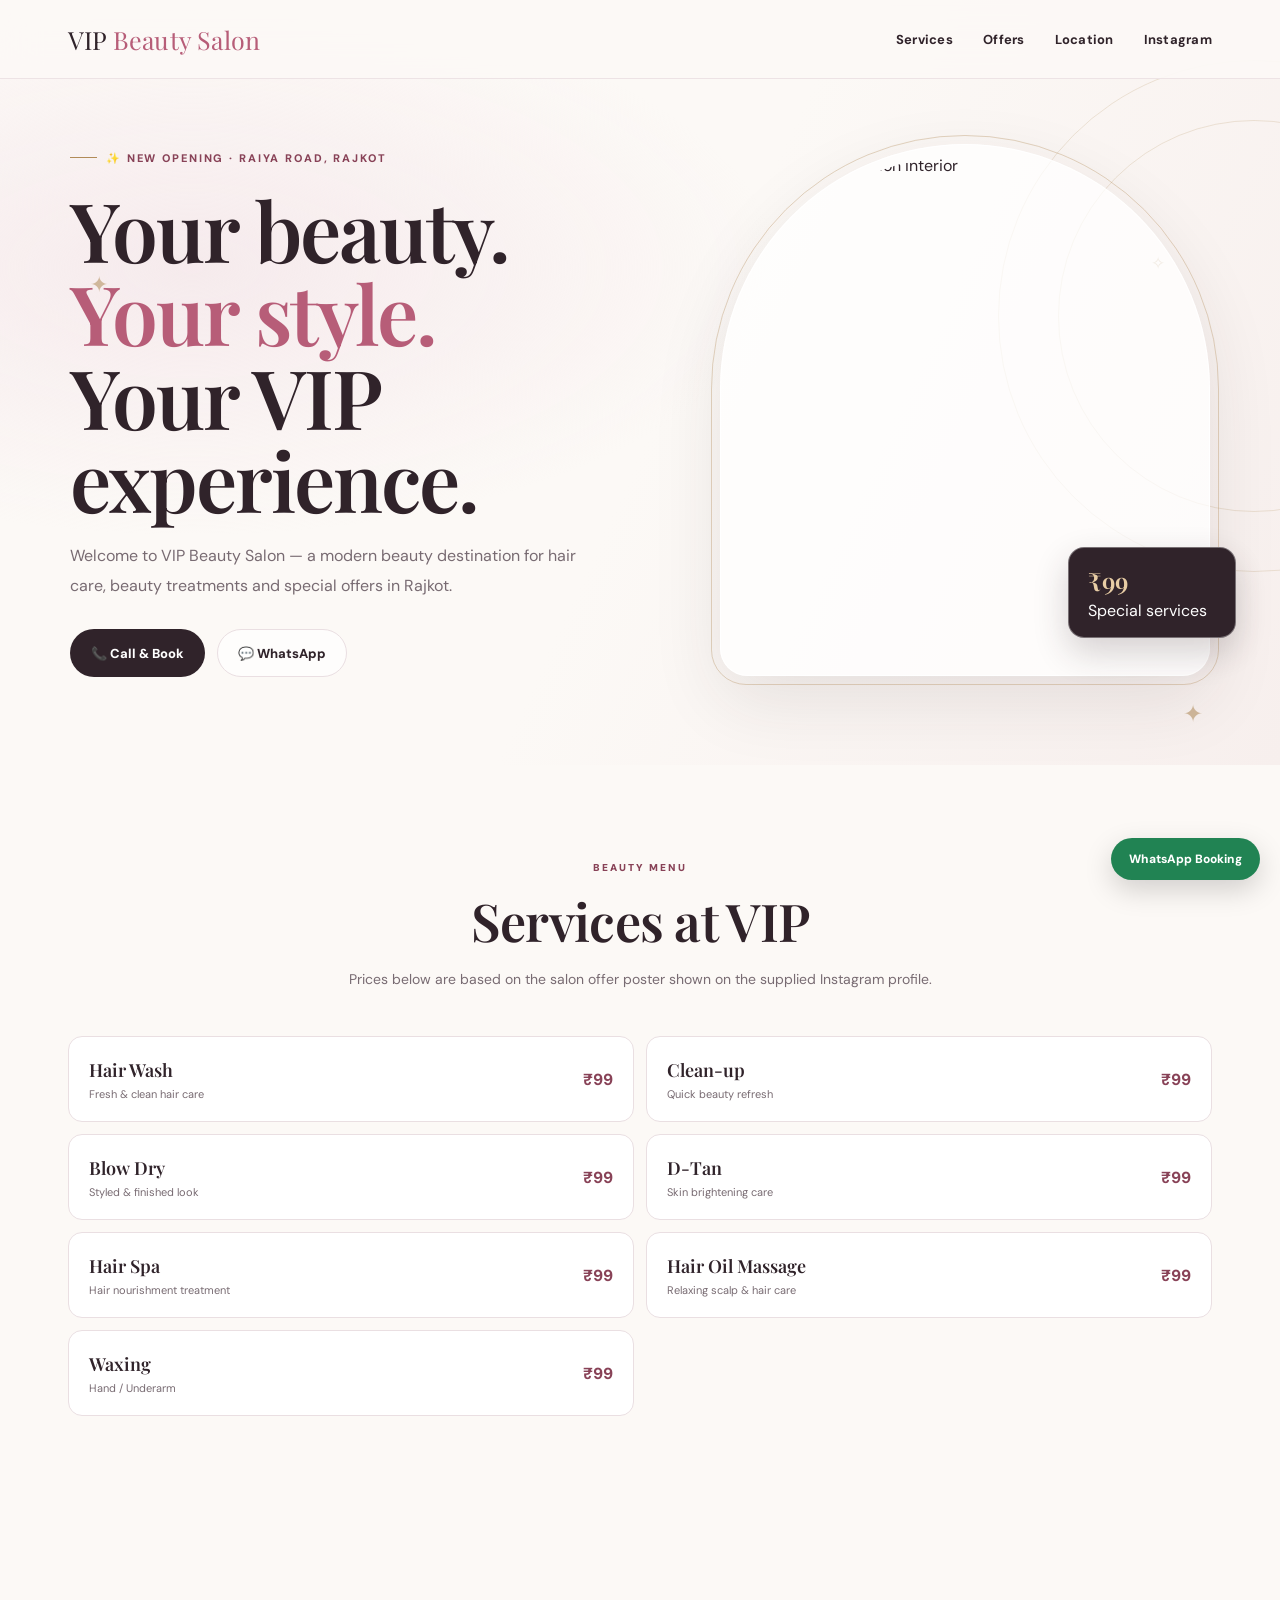
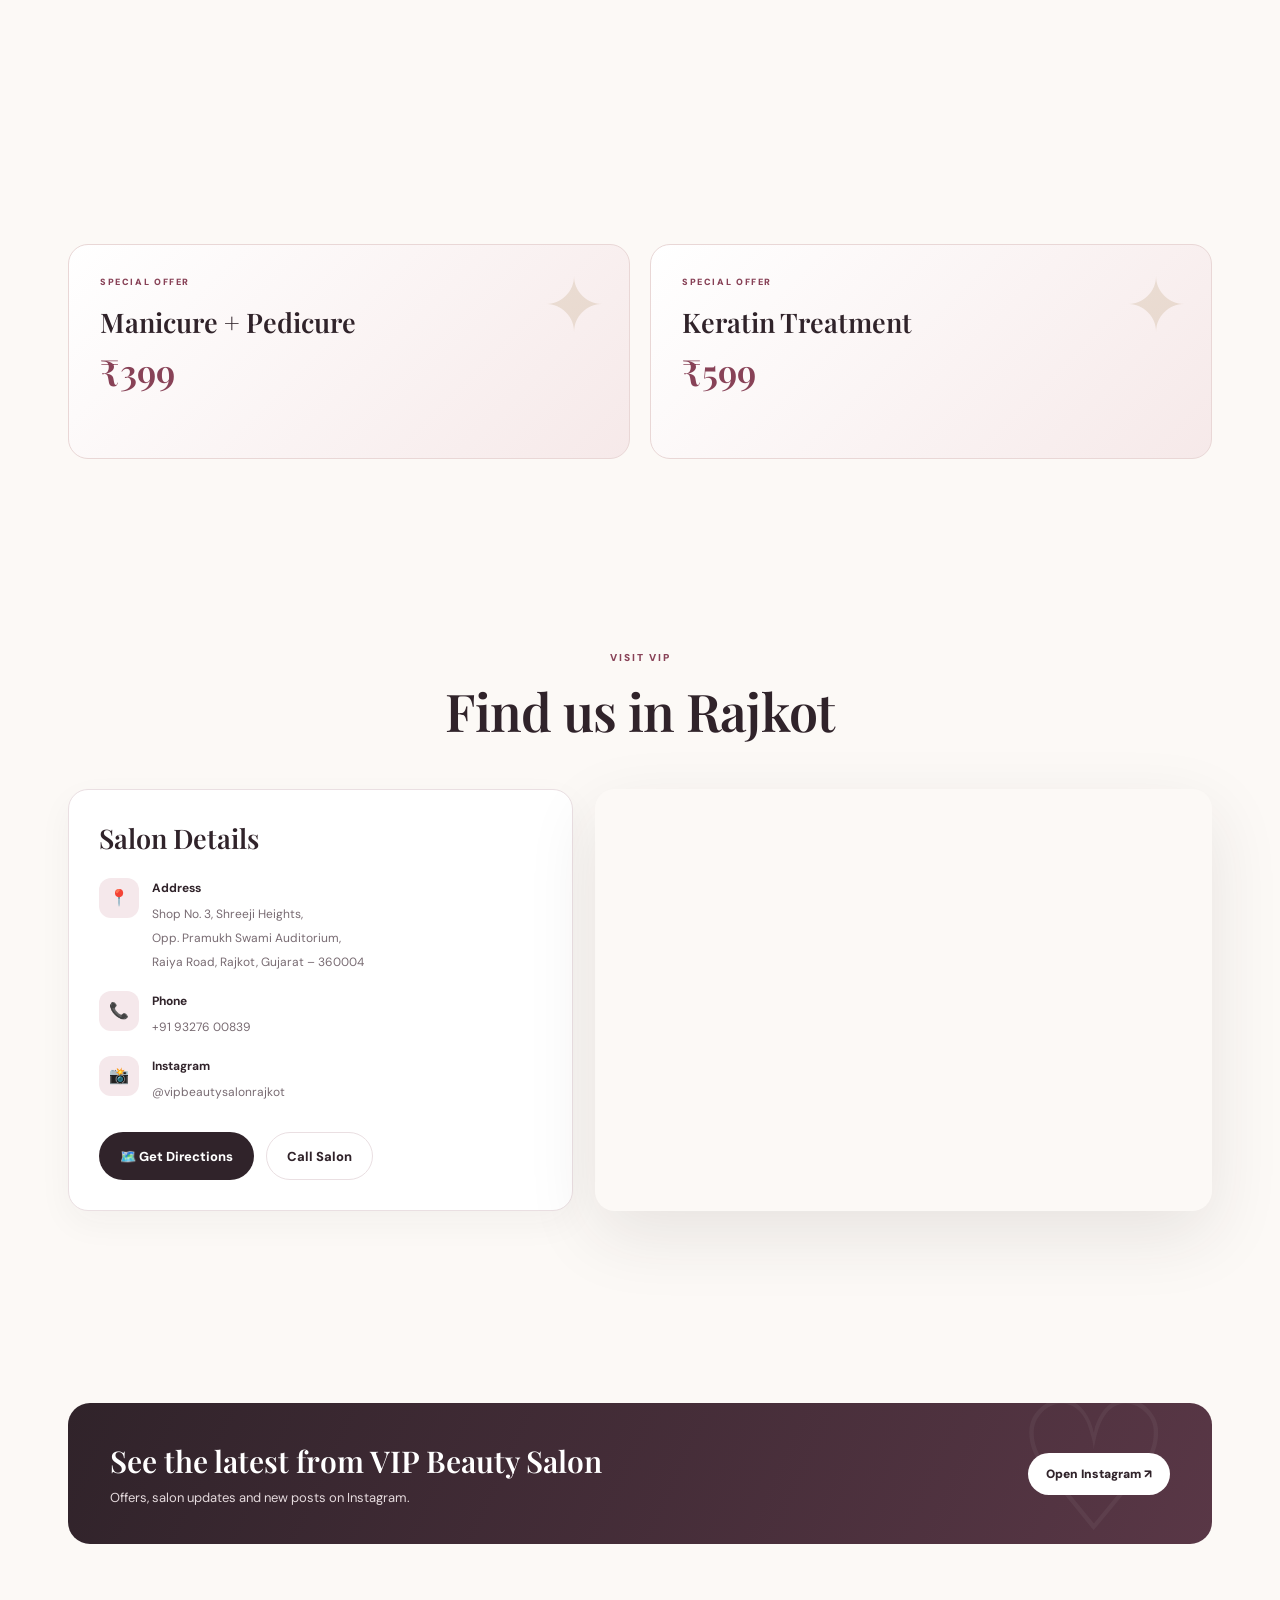
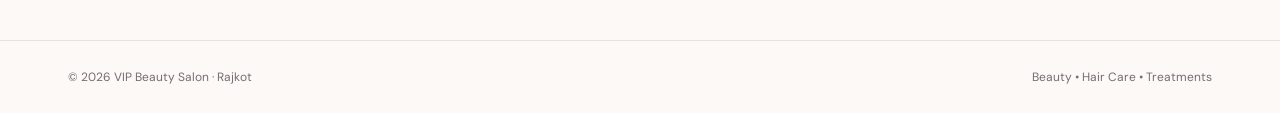
==== commit d9167a5c: "first commit" ====
--- a/index.html
+++ b/index.html
@@ -3,1479 +3,99 @@
 <head>
   <meta charset="UTF-8">
   <meta name="viewport" content="width=device-width, initial-scale=1.0">
-  <title>VIP Beauty Salon | Luxury Beauty & Hair Salon in Rajkot</title>
-  <meta name="description" content="VIP Beauty Salon at Raiya Road, Rajkot offers luxury hair care, keratin treatment, bridal makeup, facial clean-up, manicure and pedicure at affordable prices. Book appointment online.">
-  <meta name="keywords" content="VIP Beauty Salon, Salon in Rajkot, Beauty Parlour Raiya Road Rajkot, Keratin Treatment Rajkot, Hair Spa Rajkot, Bridal Makeup Rajkot, Manicure Pedicure Rajkot, Hair Wash ₹99">
-  <meta name="author" content="VIP Beauty Salon Rajkot">
-  <meta name="robots" content="index, follow">
-
-  <!-- Open Graph / Facebook -->
-  <meta property="og:type" content="business.business">
-  <meta property="og:title" content="VIP Beauty Salon | Your Beauty. Your Style. Your VIP Experience.">
-  <meta property="og:description" content="Experience expert hair, skin and bridal beauty services at VIP Beauty Salon on Raiya Road, Rajkot. Special offers starting at ₹99.">
-  <meta property="og:url" content="https://vip-beauty-salon-rajkot.vercel.app/">
-  <meta property="og:image" content="https://images.unsplash.com/photo-1560066984-138dadb4c035?auto=format&fit=crop&w=1200&q=85">
-
-  <!-- Twitter Card -->
-  <meta name="twitter:card" content="summary_large_image">
-  <meta name="twitter:title" content="VIP Beauty Salon | Luxury Salon in Rajkot">
-  <meta name="twitter:description" content="Professional hair, skin and bridal services at VIP Beauty Salon, Raiya Road, Rajkot.">
-  <meta name="twitter:image" content="https://images.unsplash.com/photo-1560066984-138dadb4c035?auto=format&fit=crop&w=1200&q=85">
-
-  <!-- Favicon / Brand Icon -->
-  <link rel="icon" href="data:image/svg+xml,<svg xmlns='http://www.w3.org/2000/svg' viewBox='0 0 24 24' fill='%23D4AF37'><path d='M5 16L3 5l5.5 5L12 4l3.5 6L21 5l-2 11H5zm14 3c0 .6-.4 1-1 1H6c-.6 0-1-.4-1-1v-1h14v1z'/></svg>">
-
-  <!-- Google Fonts: Playfair Display + Plus Jakarta Sans -->
+  <title>VIP Beauty Salon | Rajkot</title>
+  <meta name="description" content="VIP Beauty Salon, Raiya Road, Rajkot — hair care, beauty services, manicure, pedicure and keratin treatment.">
   <link rel="preconnect" href="https://fonts.googleapis.com">
   <link rel="preconnect" href="https://fonts.gstatic.com" crossorigin>
-  <link href="https://fonts.googleapis.com/css2?family=Playfair+Display:ital,wght@0,500;0,600;0,700;1,500;1,600&family=Plus+Jakarta+Sans:wght@300;400;500;600;700;800&display=swap" rel="stylesheet">
-
+  <link href="https://fonts.googleapis.com/css2?family=DM+Sans:wght@400;500;600;700&family=Playfair+Display:wght@600;700&display=swap" rel="stylesheet">
   <link rel="stylesheet" href="styles.css">
-
-  <!-- LocalBusiness Structured Data (SEO) -->
-  <script type="application/ld+json">
-  {
-    "@context": "https://schema.org",
-    "@type": "BeautySalon",
-    "name": "VIP Beauty Salon",
-    "image": "https://images.unsplash.com/photo-1560066984-138dadb4c035?auto=format&fit=crop&w=1000&q=85",
-    "url": "https://vip-beauty-salon-rajkot.vercel.app/",
-    "telephone": "+919327600839",
-    "priceRange": "₹99 - ₹2500",
-    "address": {
-      "@type": "PostalAddress",
-      "streetAddress": "Shop No. 3, Shreeji Heights, Opp. Pramukh Swami Auditorium, Raiya Road",
-      "addressLocality": "Rajkot",
-      "addressRegion": "Gujarat",
-      "postalCode": "360004",
-      "addressCountry": "IN"
-    },
-    "geo": {
-      "@type": "GeoCoordinates",
-      "latitude": 22.2983,
-      "longitude": 70.7852
-    },
-    "openingHoursSpecification": [
-      {
-        "@type": "OpeningHoursSpecification",
-        "dayOfWeek": ["Monday","Tuesday","Wednesday","Thursday","Friday","Saturday","Sunday"],
-        "opens": "10:00",
-        "closes": "20:00"
-      }
-    ],
-    "sameAs": [
-      "https://www.instagram.com/vipbeautysalonrajkot/"
-    ]
-  }
-  </script>
 </head>
 <body>
+<header class="nav">
+  <div class="nav-inner">
+    <a class="brand" href="#home">VIP <span>Beauty Salon</span></a>
+    <nav class="links">
+      <a href="#services">Services</a><a href="#offers">Offers</a><a href="#location">Location</a><a href="#instagram">Instagram</a>
+    </nav>
+    <button class="menu">☰</button>
+  </div>
+</header>
 
-  <!-- Sticky Luxury Navigation -->
-  <header class="luxury-nav" id="top-nav">
-    <div class="nav-container">
-      <a class="nav-brand" href="#home" aria-label="VIP Beauty Salon Home">
-        <div class="brand-crest">
-          <svg class="crown-svg" viewBox="0 0 24 24" fill="currentColor">
-            <path d="M5 16L3 5l5.5 5L12 4l3.5 6L21 5l-2 11H5zm14 3c0 .6-.4 1-1 1H6c-.6 0-1-.4-1-1v-1h14v1z"/>
-          </svg>
-        </div>
-        <div class="brand-text">
-          <span class="brand-title">VIP</span>
-          <span class="brand-subtitle">BEAUTY SALON</span>
-        </div>
-      </a>
-
-      <nav class="nav-menu" id="nav-links">
-        <a class="nav-link active" href="#home">Home</a>
-        <a class="nav-link" href="#about">About</a>
-        <div class="nav-item-dropdown">
-          <a class="nav-link dropdown-toggle" href="#services" id="services-dropdown-toggle">
-            Services <span class="dropdown-arrow">▾</span>
-          </a>
-          <div class="dropdown-menu" id="services-dropdown-menu">
-            <a href="#services" data-filter="hair" class="dropdown-link">
-              <span class="dropdown-icon-pill">✂️</span>
-              <div class="dropdown-link-info">
-                <span class="dropdown-title">Hair Services</span>
-                <span class="dropdown-sub">Hair Cut, Wash, Spa & Keratin</span>
-              </div>
-              <span class="dropdown-arrow-icon">›</span>
-            </a>
-            <a href="#services" data-filter="skin" class="dropdown-link">
-              <span class="dropdown-icon-pill">🧴</span>
-              <div class="dropdown-link-info">
-                <span class="dropdown-title">Skin Care</span>
-                <span class="dropdown-sub">Facials, Clean-up & D-Tan Glow</span>
-              </div>
-              <span class="dropdown-arrow-icon">›</span>
-            </a>
-            <a href="#services" data-filter="beauty" class="dropdown-link">
-              <span class="dropdown-icon-pill">✨</span>
-              <div class="dropdown-link-info">
-                <span class="dropdown-title">Beauty Services</span>
-                <span class="dropdown-sub">Waxing, Threading & Bleach</span>
-              </div>
-              <span class="dropdown-arrow-icon">›</span>
-            </a>
-            <a href="#services" data-filter="hands-feet" class="dropdown-link">
-              <span class="dropdown-icon-pill">💅</span>
-              <div class="dropdown-link-info">
-                <span class="dropdown-title">Hands & Feet</span>
-                <span class="dropdown-sub">Manicure, Pedicure & Nail Art</span>
-              </div>
-              <span class="dropdown-arrow-icon">›</span>
-            </a>
-            <a href="#services" data-filter="bridal" class="dropdown-link">
-              <span class="dropdown-icon-pill">👰</span>
-              <div class="dropdown-link-info">
-                <span class="dropdown-title">Bridal & Special</span>
-                <span class="dropdown-sub">HD Bridal Makeover & Packages</span>
-              </div>
-              <span class="dropdown-arrow-icon">›</span>
-            </a>
-            <div class="dropdown-footer">
-              <a href="#services" class="dropdown-all-btn">
-                <span>View Full 26+ Beauty Menu</span>
-                <span>→</span>
-              </a>
-            </div>
-          </div>
-        </div>
-        <a class="nav-link" href="#offers">Offers</a>
-        <a class="nav-link" href="#gallery">Gallery</a>
-        <a class="nav-link" href="#reviews">Reviews</a>
-        <a class="nav-link" href="#contact">Contact</a>
-      </nav>
-
-      <div class="nav-action">
-        <a class="btn nav-login-btn" href="login.html">
-          <span class="btn-icon" aria-hidden="true">👤</span> Login
-        </a>
-        <button class="btn btn-gold nav-book-btn" onclick="openBookingModal()">
-          <span class="btn-icon">📅</span> Book Appointment
-        </button>
-        <button class="mobile-toggle" id="menu-btn" aria-label="Toggle navigation menu" aria-expanded="false">
-          <span></span><span></span><span></span>
-        </button>
+<main>
+<span class="sparkle s1">✦</span><span class="sparkle s2">✧</span><span class="sparkle s3">✦</span>
+<section class="hero" id="home">
+  <div class="hero-grid">
+    <div class="reveal">
+      <span class="eyebrow">✨ New Opening · Raiya Road, Rajkot</span>
+      <h1>Your beauty.<br><em>Your style.</em><br>Your VIP experience.</h1>
+      <p>Welcome to VIP Beauty Salon — a modern beauty destination for hair care, beauty treatments and special offers in Rajkot.</p>
+      <div class="cta">
+        <a class="btn primary" href="tel:+919327600839">📞 Call & Book</a>
+        <a class="btn secondary" target="_blank" href="https://wa.me/919327600839?text=Hi%20VIP%20Beauty%20Salon%2C%20I%20would%20like%20to%20book%20an%20appointment.">💬 WhatsApp</a>
       </div>
     </div>
-  </header>
+    <div class="hero-card reveal">
+      <img src="https://images.unsplash.com/photo-1560066984-138dadb4c035?auto=format&fit=crop&w=1000&q=85" alt="Elegant beauty salon interior">
+      <div class="offer"><b>₹99</b>Special services</div>
+    </div>
+  </div>
+</section>
 
-  <main>
-    <!-- HERO SECTION -->
-    <section class="hero-section" id="home">
-      <div class="hero-ambient-glow"></div>
-      <div class="section-container hero-container">
-        <div class="hero-content">
-          <div class="hero-tagline">
-            <span class="tagline-bullet">✦</span> VIP BEAUTY SALON
-          </div>
-          <h1 class="hero-heading">
-            Your Beauty. Your Style.<br>
-            <span class="hero-heading-gold">Your VIP Experience.</span>
-          </h1>
-          <p class="hero-description">
-            Professional hair, skin and beauty services for the modern you. Experience expert care, premium products and a relaxing salon environment in Rajkot.
-          </p>
+<section class="section" id="services">
+  <div class="section-head reveal">
+    <div class="kicker">Beauty Menu</div><h2>Services at VIP</h2>
+    <p>Prices below are based on the salon offer poster shown on the supplied Instagram profile.</p>
+  </div>
+  <div class="services">
+    <div class="service reveal"><div><b>Hair Wash</b><small>Fresh & clean hair care</small></div><span class="price">₹99</span></div>
+    <div class="service reveal"><div><b>Clean-up</b><small>Quick beauty refresh</small></div><span class="price">₹99</span></div>
+    <div class="service reveal"><div><b>Blow Dry</b><small>Styled & finished look</small></div><span class="price">₹99</span></div>
+    <div class="service reveal"><div><b>D-Tan</b><small>Skin brightening care</small></div><span class="price">₹99</span></div>
+    <div class="service reveal"><div><b>Hair Spa</b><small>Hair nourishment treatment</small></div><span class="price">₹99</span></div>
+    <div class="service reveal"><div><b>Hair Oil Massage</b><small>Relaxing scalp & hair care</small></div><span class="price">₹99</span></div>
+    <div class="service reveal"><div><b>Waxing</b><small>Hand / Underarm</small></div><span class="price">₹99</span></div>
+    <div class="service reveal"><div><b>Bleach / Shiner</b><small>Beauty finishing treatment</small></div><span class="price">₹99</span></div>
+    <div class="service reveal"><div><b>Hair Colour</b><small>Touch-up</small></div><span class="price">₹99</span></div>
+    <div class="service reveal"><div><b>Temporary Inning</b><small>As listed on the salon poster</small></div><span class="price">₹99</span></div>
+  </div>
+</section>
 
-          <div class="hero-buttons">
-            <button class="btn btn-gold btn-lg" onclick="openBookingModal()">
-              <span class="btn-icon">📅</span> Book Appointment
-            </button>
-            <a class="btn btn-outline-light btn-lg" href="#services">
-              Explore Services <span class="btn-arrow">→</span>
-            </a>
-            <a class="btn btn-whatsapp btn-lg" target="_blank" rel="noopener" href="https://wa.me/919327600839?text=Hello%20VIP%20Beauty%20Salon!%20I%20would%20like%20to%20enquire%20about%20your%20salon%20services%20and%20book%20an%20appointment.">
-              <svg class="wa-icon" viewBox="0 0 24 24" fill="currentColor">
-                <path d="M.057 24l1.687-6.163c-1.041-1.804-1.588-3.849-1.587-5.946.003-6.556 5.338-11.891 11.893-11.891 3.181.001 6.167 1.24 8.413 3.488 2.245 2.248 3.481 5.236 3.48 8.414-.003 6.557-5.338 11.892-11.893 11.892-1.99-.001-3.951-.5-5.688-1.448l-6.305 1.654zm6.597-3.807c1.676.995 3.276 1.591 5.392 1.592 5.448 0 9.886-4.434 9.889-9.885.002-5.462-4.415-9.89-9.881-9.892-5.452 0-9.887 4.434-9.889 9.884-.001 2.225.651 3.891 1.746 5.634l-.999 3.648 3.742-.981z"/>
-              </svg>
-              WhatsApp Booking
-            </a>
-          </div>
+<section class="section" id="offers">
+  <div class="section-head reveal"><div class="kicker">Special Offers</div><h2>Little luxury, easy prices.</h2></div>
+  <div class="specials">
+    <article class="special reveal"><div class="tag">SPECIAL OFFER</div><h3>Manicure + Pedicure</h3><strong>₹399</strong></article>
+    <article class="special reveal"><div class="tag">SPECIAL OFFER</div><h3>Keratin Treatment</h3><strong>₹599</strong></article>
+  </div>
+</section>
 
-          <!-- Announcement Pill -->
-          <div class="hero-announcement" onclick="document.getElementById('location').scrollIntoView({behavior: 'smooth'})">
-            <span class="announcement-badge">🎉 New Opening!</span>
-            <span class="announcement-text">VIP Beauty Salon is now open at Raiya Road, Rajkot! Visit us and experience premium beauty services.</span>
-            <span class="announcement-arrow">›</span>
-          </div>
-        </div>
-
-        <div class="hero-visual">
-          <div class="hero-image-wrapper">
-            <img class="hero-img" src="https://images.unsplash.com/photo-1617627143750-d86bc21e42bb?auto=format&fit=crop&w=800&q=80" alt="VIP Beauty Salon Bridal Makeover and Hair Styling in Rajkot" loading="eager">
-            <div class="hero-card-glow"></div>
-            <div class="hero-floating-tag">
-              <span class="floating-gold-star">★</span>
-              <div>
-                <strong>Luxury Care</strong>
-                <small>Premium Beauty & Hair</small>
-              </div>
-            </div>
-          </div>
-        </div>
-      </div>
-    </section>
-
-    <!-- ABOUT US SECTION -->
-    <section class="section about-section" id="about">
-      <div class="section-container">
-        <div class="about-grid">
-          <div class="about-image-col">
-            <div class="about-image-card">
-              <img src="https://images.unsplash.com/photo-1560066984-138dadb4c035?auto=format&fit=crop&w=900&q=80" alt="VIP Beauty Salon Luxury Interior in Raiya Road Rajkot" loading="lazy">
-              <div class="about-logo-overlay">
-                <svg class="crown-svg-small" viewBox="0 0 24 24" fill="currentColor">
-                  <path d="M5 16L3 5l5.5 5L12 4l3.5 6L21 5l-2 11H5zm14 3c0 .6-.4 1-1 1H6c-.6 0-1-.4-1-1v-1h14v1z"/>
-                </svg>
-                <span>VIP BEAUTY SALON</span>
-              </div>
-            </div>
-          </div>
-
-          <div class="about-content-col">
-            <div class="section-tag">— About Us —</div>
-            <h2 class="section-title">Welcome to VIP Beauty Salon</h2>
-            <p class="about-lead">
-              VIP Beauty Salon is a premium beauty and wellness destination in Rajkot, dedicated to enhancing your natural beauty with expert care and personalized services.
-            </p>
-
-            <div class="about-features-list">
-              <div class="feature-item">
-                <div class="feature-icon">🌿</div>
-                <div class="feature-text">
-                  <h4>Our Beauty Philosophy</h4>
-                  <p>To bring out the best version of you with modern techniques and premium care.</p>
-                </div>
-              </div>
-
-              <div class="feature-item">
-                <div class="feature-icon">💇‍♀️</div>
-                <div class="feature-text">
-                  <h4>Professional Experience</h4>
-                  <p>Skilled and experienced beauty professionals dedicated to perfection.</p>
-                </div>
-              </div>
-
-              <div class="feature-item">
-                <div class="feature-icon">💖</div>
-                <div class="feature-text">
-                  <h4>Customer Satisfaction</h4>
-                  <p>Your comfort and happiness is our priority in every service we deliver.</p>
-                </div>
-              </div>
-
-              <div class="feature-item">
-                <div class="feature-icon">✨</div>
-                <div class="feature-text">
-                  <h4>Hygiene & Quality</h4>
-                  <p>High standards of hygiene, safe sanitized products and a clean, relaxing environment.</p>
-                </div>
-              </div>
-            </div>
-          </div>
-        </div>
-
-        <!-- Trust Bar (Why Choose VIP Beauty Salon) -->
-        <div class="why-choose-card">
-          <h3 class="why-choose-title">Why Choose VIP Beauty Salon?</h3>
-          <div class="trust-grid">
-            <div class="trust-item">
-              <div class="trust-icon">👑</div>
-              <span>Expert Stylists</span>
-            </div>
-            <div class="trust-item">
-              <div class="trust-icon">💎</div>
-              <span>Premium Products</span>
-            </div>
-            <div class="trust-item">
-              <div class="trust-icon">🌿</div>
-              <span>Hygienic & Safe</span>
-            </div>
-            <div class="trust-item">
-              <div class="trust-icon">💖</div>
-              <span>Personalized Care</span>
-            </div>
-            <div class="trust-item">
-              <div class="trust-icon">⭐</div>
-              <span>Trusted in Rajkot</span>
-            </div>
-          </div>
-        </div>
-      </div>
-    </section>
-
-    <!-- PROFESSIONAL SERVICES SECTION -->
-    <section class="section services-section" id="services">
-      <div class="section-container">
-        <div class="section-header text-center">
-          <div class="section-tag">— Our Services —</div>
-          <h2 class="section-title">Professional Beauty Services</h2>
-          <p class="section-subtitle">A complete range of hair, skin, beauty and bridal services under one roof.</p>
-        </div>
-
-        <!-- Category Tabs -->
-        <div class="service-tabs" role="tablist">
-          <button class="tab-btn active" data-category="hair" role="tab" aria-selected="true">
-            <span class="tab-icon">✂️</span> Hair Services
-          </button>
-          <button class="tab-btn" data-category="skin" role="tab" aria-selected="false">
-            <span class="tab-icon">🧴</span> Skin Care
-          </button>
-          <button class="tab-btn" data-category="beauty" role="tab" aria-selected="false">
-            <span class="tab-icon">✨</span> Beauty Services
-          </button>
-          <button class="tab-btn" data-category="hands-feet" role="tab" aria-selected="false">
-            <span class="tab-icon">💅</span> Hands & Feet
-          </button>
-          <button class="tab-btn" data-category="bridal" role="tab" aria-selected="false">
-            <span class="tab-icon">👰</span> Bridal & Special
-          </button>
-        </div>
-
-        <!-- Services Grid -->
-        <div class="services-grid" id="services-grid">
-          <!-- HAIR SERVICES (Active by default) -->
-          <div class="service-card" data-category="hair">
-            <div class="service-img-wrap">
-              <img src="https://images.unsplash.com/photo-1582095133179-bfd08e2fc6b3?auto=format&fit=crop&w=600&q=80" alt="Hair Wash at VIP Beauty Salon" loading="lazy">
-            </div>
-            <div class="service-content">
-              <h3 class="service-title">Hair Wash</h3>
-              <p class="service-desc">Deep cleansing wash for healthy and fresh hair.</p>
-              <div class="service-footer">
-                <span class="service-price">₹99</span>
-                <button class="btn btn-gold btn-sm" onclick="openBookingModal('Hair Wash')">Book Now</button>
-              </div>
-            </div>
-          </div>
-
-          <div class="service-card" data-category="hair">
-            <div class="service-img-wrap">
-              <img src="https://images.unsplash.com/photo-1562322140-8baeececf3df?auto=format&fit=crop&w=600&q=80" alt="Hair Cut at VIP Beauty Salon" loading="lazy">
-            </div>
-            <div class="service-content">
-              <h3 class="service-title">Hair Cut</h3>
-              <p class="service-desc">Trendy and personalized haircuts for a new look.</p>
-              <div class="service-footer">
-                <span class="service-price">₹199</span>
-                <button class="btn btn-gold btn-sm" onclick="openBookingModal('Hair Cut')">Book Now</button>
-              </div>
-            </div>
-          </div>
-
-          <div class="service-card" data-category="hair">
-            <div class="service-img-wrap">
-              <img src="https://images.unsplash.com/photo-1519699047748-de8e457a634e?auto=format&fit=crop&w=600&q=80" alt="Hair Spa at VIP Beauty Salon" loading="lazy">
-            </div>
-            <div class="service-content">
-              <h3 class="service-title">Hair Spa</h3>
-              <p class="service-desc">Nourishes, repairs and adds shine to your hair.</p>
-              <div class="service-footer">
-                <span class="service-price">₹499</span>
-                <button class="btn btn-gold btn-sm" onclick="openBookingModal('Hair Spa')">Book Now</button>
-              </div>
-            </div>
-          </div>
-
-          <div class="service-card" data-category="hair">
-            <div class="service-img-wrap">
-              <img src="https://images.unsplash.com/photo-1605497788044-5a32c7078486?auto=format&fit=crop&w=600&q=80" alt="Hair Colour at VIP Beauty Salon" loading="lazy">
-            </div>
-            <div class="service-content">
-              <h3 class="service-title">Hair Colour</h3>
-              <p class="service-desc">Professional hair colouring with premium products.</p>
-              <div class="service-footer">
-                <span class="service-price text-muted-gold">Contact for Price</span>
-                <button class="btn btn-gold btn-sm" onclick="openBookingModal('Hair Colour')">Book Now</button>
-              </div>
-            </div>
-          </div>
-
-          <div class="service-card" data-category="hair">
-            <div class="service-img-wrap">
-              <img src="https://images.unsplash.com/photo-1560869713-7d0a29430803?auto=format&fit=crop&w=600&q=80" alt="Keratin Treatment at VIP Beauty Salon" loading="lazy">
-            </div>
-            <div class="service-content">
-              <h3 class="service-title">Keratin Treatment</h3>
-              <p class="service-desc">Smooth, frizz-free and manageable hair.</p>
-              <div class="service-footer">
-                <span class="service-price">₹599</span>
-                <button class="btn btn-gold btn-sm" onclick="openBookingModal('Keratin Treatment')">Book Now</button>
-              </div>
-            </div>
-          </div>
-
-          <div class="service-card" data-category="hair">
-            <div class="service-img-wrap">
-              <img src="https://images.unsplash.com/photo-1595476108010-b4d1f102b1b1?auto=format&fit=crop&w=600&q=80" alt="Hair Styling at VIP Beauty Salon" loading="lazy">
-            </div>
-            <div class="service-content">
-              <h3 class="service-title">Hair Styling</h3>
-              <p class="service-desc">Elegant styling for every occasion and party.</p>
-              <div class="service-footer">
-                <span class="service-price text-muted-gold">Contact for Price</span>
-                <button class="btn btn-gold btn-sm" onclick="openBookingModal('Hair Styling')">Book Now</button>
-              </div>
-            </div>
-          </div>
-
-          <div class="service-card" data-category="hair">
-            <div class="service-img-wrap">
-              <img src="https://images.unsplash.com/photo-1540555700478-4be289fbecef?auto=format&fit=crop&w=600&q=80" alt="Hair Oil Massage at VIP Beauty Salon" loading="lazy">
-            </div>
-            <div class="service-content">
-              <h3 class="service-title">Hair Oil Massage</h3>
-              <p class="service-desc">Relaxes, nourishes and strengthens hair roots.</p>
-              <div class="service-footer">
-                <span class="service-price">₹299</span>
-                <button class="btn btn-gold btn-sm" onclick="openBookingModal('Hair Oil Massage')">Book Now</button>
-              </div>
-            </div>
-          </div>
-
-          <div class="service-card" data-category="hair">
-            <div class="service-img-wrap">
-              <img src="https://images.unsplash.com/photo-1527799820374-dcf8d9d4a388?auto=format&fit=crop&w=600&q=80" alt="Blow Dry at VIP Beauty Salon" loading="lazy">
-            </div>
-            <div class="service-content">
-              <h3 class="service-title">Blow Dry</h3>
-              <p class="service-desc">Adds volume and a salon-fresh silky finish.</p>
-              <div class="service-footer">
-                <span class="service-price">₹199</span>
-                <button class="btn btn-gold btn-sm" onclick="openBookingModal('Blow Dry')">Book Now</button>
-              </div>
-            </div>
-          </div>
-
-          <!-- SKIN CARE -->
-          <div class="service-card" data-category="skin" style="display: none;">
-            <div class="service-img-wrap">
-              <img src="https://images.unsplash.com/photo-1570172619644-dfd03ed5d881?auto=format&fit=crop&w=600&q=80" alt="Clean-up at VIP Beauty Salon" loading="lazy">
-            </div>
-            <div class="service-content">
-              <h3 class="service-title">Clean-up</h3>
-              <p class="service-desc">Deep pore cleansing and immediate skin glow.</p>
-              <div class="service-footer">
-                <span class="service-price">₹99</span>
-                <button class="btn btn-gold btn-sm" onclick="openBookingModal('Clean-up')">Book Now</button>
-              </div>
-            </div>
-          </div>
-
-          <div class="service-card" data-category="skin" style="display: none;">
-            <div class="service-img-wrap">
-              <img src="https://images.unsplash.com/photo-1512496015851-a90fb38ba796?auto=format&fit=crop&w=600&q=80" alt="Facial Treatment at VIP Beauty Salon" loading="lazy">
-            </div>
-            <div class="service-content">
-              <h3 class="service-title">Facial</h3>
-              <p class="service-desc">Customized herbal & fruit facials for radiant glow.</p>
-              <div class="service-footer">
-                <span class="service-price text-muted-gold">Contact for Price</span>
-                <button class="btn btn-gold btn-sm" onclick="openBookingModal('Facial')">Book Now</button>
-              </div>
-            </div>
-          </div>
-
-          <div class="service-card" data-category="skin" style="display: none;">
-            <div class="service-img-wrap">
-              <img src="https://images.unsplash.com/photo-1508214751196-bcfd4ca60f91?auto=format&fit=crop&w=600&q=80" alt="D-Tan Treatment at VIP Beauty Salon" loading="lazy">
-            </div>
-            <div class="service-content">
-              <h3 class="service-title">D-Tan</h3>
-              <p class="service-desc">Removes sun tan and restores natural skin radiance.</p>
-              <div class="service-footer">
-                <span class="service-price">₹99</span>
-                <button class="btn btn-gold btn-sm" onclick="openBookingModal('D-Tan')">Book Now</button>
-              </div>
-            </div>
-          </div>
-
-          <div class="service-card" data-category="skin" style="display: none;">
-            <div class="service-img-wrap">
-              <img src="https://images.unsplash.com/photo-1516975080664-ed2fc6a32937?auto=format&fit=crop&w=600&q=80" alt="Bleach Service at VIP Beauty Salon" loading="lazy">
-            </div>
-            <div class="service-content">
-              <h3 class="service-title">Bleach</h3>
-              <p class="service-desc">Gentle brightening treatment for even skin tone.</p>
-              <div class="service-footer">
-                <span class="service-price">₹99</span>
-                <button class="btn btn-gold btn-sm" onclick="openBookingModal('Bleach')">Book Now</button>
-              </div>
-            </div>
-          </div>
-
-          <div class="service-card" data-category="skin" style="display: none;">
-            <div class="service-img-wrap">
-              <img src="https://images.unsplash.com/photo-1596704017254-9b121068fb31?auto=format&fit=crop&w=600&q=80" alt="Skin Treatments at VIP Beauty Salon" loading="lazy">
-            </div>
-            <div class="service-content">
-              <h3 class="service-title">Skin Treatments</h3>
-              <p class="service-desc">Advanced therapy for hydration, acne and radiance.</p>
-              <div class="service-footer">
-                <span class="service-price text-muted-gold">Contact for Price</span>
-                <button class="btn btn-gold btn-sm" onclick="openBookingModal('Skin Treatments')">Book Now</button>
-              </div>
-            </div>
-          </div>
-
-          <!-- BEAUTY SERVICES -->
-          <div class="service-card" data-category="beauty" style="display: none;">
-            <div class="service-img-wrap">
-              <img src="https://images.unsplash.com/photo-1544161515-4ab6ce6db874?auto=format&fit=crop&w=600&q=80" alt="Waxing at VIP Beauty Salon" loading="lazy">
-            </div>
-            <div class="service-content">
-              <h3 class="service-title">Waxing</h3>
-              <p class="service-desc">Gentle and hygienic waxing for Hand / Underarm.</p>
-              <div class="service-footer">
-                <span class="service-price">₹99</span>
-                <button class="btn btn-gold btn-sm" onclick="openBookingModal('Waxing')">Book Now</button>
-              </div>
-            </div>
-          </div>
-
-          <div class="service-card" data-category="beauty" style="display: none;">
-            <div class="service-img-wrap">
-              <img src="https://images.unsplash.com/photo-1583001931096-959e9a1a6223?auto=format&fit=crop&w=600&q=80" alt="Threading at VIP Beauty Salon" loading="lazy">
-            </div>
-            <div class="service-content">
-              <h3 class="service-title">Threading</h3>
-              <p class="service-desc">Precise facial hair removal for smooth finish.</p>
-              <div class="service-footer">
-                <span class="service-price text-muted-gold">Contact for Price</span>
-                <button class="btn btn-gold btn-sm" onclick="openBookingModal('Threading')">Book Now</button>
-              </div>
-            </div>
-          </div>
-
-          <div class="service-card" data-category="beauty" style="display: none;">
-            <div class="service-img-wrap">
-              <img src="https://images.unsplash.com/photo-1597225244660-1cd128c64284?auto=format&fit=crop&w=600&q=80" alt="Eyebrow Shaping at VIP Beauty Salon" loading="lazy">
-            </div>
-            <div class="service-content">
-              <h3 class="service-title">Eyebrow</h3>
-              <p class="service-desc">Expert arch shaping tailored to your facial contours.</p>
-              <div class="service-footer">
-                <span class="service-price text-muted-gold">Contact for Price</span>
-                <button class="btn btn-gold btn-sm" onclick="openBookingModal('Eyebrow')">Book Now</button>
-              </div>
-            </div>
-          </div>
-
-          <div class="service-card" data-category="beauty" style="display: none;">
-            <div class="service-img-wrap">
-              <img src="https://images.unsplash.com/photo-1515377905703-c4788e51af15?auto=format&fit=crop&w=600&q=80" alt="Upper Lip Threading at VIP Beauty Salon" loading="lazy">
-            </div>
-            <div class="service-content">
-              <h3 class="service-title">Upper Lip</h3>
-              <p class="service-desc">Quick, painless and ultra-clean hair removal.</p>
-              <div class="service-footer">
-                <span class="service-price text-muted-gold">Contact for Price</span>
-                <button class="btn btn-gold btn-sm" onclick="openBookingModal('Upper Lip')">Book Now</button>
-              </div>
-            </div>
-          </div>
-
-          <div class="service-card" data-category="beauty" style="display: none;">
-            <div class="service-img-wrap">
-              <img src="https://images.unsplash.com/photo-1487412720507-e7ab37603c6f?auto=format&fit=crop&w=600&q=80" alt="Bleach Shiner at VIP Beauty Salon" loading="lazy">
-            </div>
-            <div class="service-content">
-              <h3 class="service-title">Bleach / Shiner</h3>
-              <p class="service-desc">Specialty finishing treatment for glowing skin.</p>
-              <div class="service-footer">
-                <span class="service-price">₹99</span>
-                <button class="btn btn-gold btn-sm" onclick="openBookingModal('Bleach / Shiner')">Book Now</button>
-              </div>
-            </div>
-          </div>
-
-          <!-- HANDS & FEET -->
-          <div class="service-card" data-category="hands-feet" style="display: none;">
-            <div class="service-img-wrap">
-              <img src="https://images.unsplash.com/photo-1604654894610-df63bc536371?auto=format&fit=crop&w=600&q=80" alt="Manicure at VIP Beauty Salon" loading="lazy">
-            </div>
-            <div class="service-content">
-              <h3 class="service-title">Manicure</h3>
-              <p class="service-desc">Nourishing hand soak, cuticle care and nail polish.</p>
-              <div class="service-footer">
-                <span class="service-price text-muted-gold">Contact for Price</span>
-                <button class="btn btn-gold btn-sm" onclick="openBookingModal('Manicure')">Book Now</button>
-              </div>
-            </div>
-          </div>
-
-          <div class="service-card" data-category="hands-feet" style="display: none;">
-            <div class="service-img-wrap">
-              <img src="https://images.unsplash.com/photo-1519415510236-718bdfcd89c8?auto=format&fit=crop&w=600&q=80" alt="Pedicure at VIP Beauty Salon" loading="lazy">
-            </div>
-            <div class="service-content">
-              <h3 class="service-title">Pedicure</h3>
-              <p class="service-desc">Relaxing foot bath, scrub, massage and nail care.</p>
-              <div class="service-footer">
-                <span class="service-price text-muted-gold">Contact for Price</span>
-                <button class="btn btn-gold btn-sm" onclick="openBookingModal('Pedicure')">Book Now</button>
-              </div>
-            </div>
-          </div>
-
-          <div class="service-card" data-category="hands-feet" style="display: none;">
-            <div class="service-img-wrap">
-              <img src="https://images.unsplash.com/photo-1632345031435-8727f6897d53?auto=format&fit=crop&w=600&q=80" alt="Manicure and Pedicure Special at VIP Beauty Salon" loading="lazy">
-            </div>
-            <div class="service-content">
-              <h3 class="service-title">Manicure + Pedicure</h3>
-              <p class="service-desc">Complete luxury hand and foot pampering package.</p>
-              <div class="service-footer">
-                <span class="service-price">₹399</span>
-                <button class="btn btn-gold btn-sm" onclick="openBookingModal('Manicure + Pedicure Special')">Book Now</button>
-              </div>
-            </div>
-          </div>
-
-          <div class="service-card" data-category="hands-feet" style="display: none;">
-            <div class="service-img-wrap">
-              <img src="https://images.unsplash.com/photo-1507652313519-d4e9174996dd?auto=format&fit=crop&w=600&q=80" alt="Nail Care and Art at VIP Beauty Salon" loading="lazy">
-            </div>
-            <div class="service-content">
-              <h3 class="service-title">Nail Care & Art</h3>
-              <p class="service-desc">Creative nail art, buffing and strengthening finish.</p>
-              <div class="service-footer">
-                <span class="service-price text-muted-gold">Contact for Price</span>
-                <button class="btn btn-gold btn-sm" onclick="openBookingModal('Nail Care')">Book Now</button>
-              </div>
-            </div>
-          </div>
-
-          <!-- BRIDAL & SPECIAL -->
-          <div class="service-card" data-category="bridal" style="display: none;">
-            <div class="service-img-wrap">
-              <img src="https://images.unsplash.com/photo-1617627143750-d86bc21e42bb?auto=format&fit=crop&w=600&q=80" alt="Bridal Makeup at VIP Beauty Salon" loading="lazy">
-            </div>
-            <div class="service-content">
-              <h3 class="service-title">Bridal Makeup</h3>
-              <p class="service-desc">HD luxury bridal makeover for your most cherished day.</p>
-              <div class="service-footer">
-                <span class="service-price text-muted-gold">Contact for Price</span>
-                <button class="btn btn-gold btn-sm" onclick="openBookingModal('Bridal Makeup')">Book Now</button>
-              </div>
-            </div>
-          </div>
-
-          <div class="service-card" data-category="bridal" style="display: none;">
-            <div class="service-img-wrap">
-              <img src="https://images.unsplash.com/photo-1516914943479-89db7d9ae7f2?auto=format&fit=crop&w=600&q=80" alt="Party Makeup at VIP Beauty Salon" loading="lazy">
-            </div>
-            <div class="service-content">
-              <h3 class="service-title">Party Makeup</h3>
-              <p class="service-desc">Glamorous and long-lasting looks for parties and events.</p>
-              <div class="service-footer">
-                <span class="service-price text-muted-gold">Contact for Price</span>
-                <button class="btn btn-gold btn-sm" onclick="openBookingModal('Party Makeup')">Book Now</button>
-              </div>
-            </div>
-          </div>
-
-          <div class="service-card" data-category="bridal" style="display: none;">
-            <div class="service-img-wrap">
-              <img src="https://images.unsplash.com/photo-1595476108010-b4d1f102b1b1?auto=format&fit=crop&w=600&q=80" alt="Bridal Hairstyling at VIP Beauty Salon" loading="lazy">
-            </div>
-            <div class="service-content">
-              <h3 class="service-title">Hairstyling</h3>
-              <p class="service-desc">Intricate updos, floral braids and curls.</p>
-              <div class="service-footer">
-                <span class="service-price text-muted-gold">Contact for Price</span>
-                <button class="btn btn-gold btn-sm" onclick="openBookingModal('Hairstyling')">Book Now</button>
-              </div>
-            </div>
-          </div>
-
-          <div class="service-card" data-category="bridal" style="display: none;">
-            <div class="service-img-wrap">
-              <img src="https://images.unsplash.com/photo-1519823551278-64ac92734fb1?auto=format&fit=crop&w=600&q=80" alt="Special Packages at VIP Beauty Salon" loading="lazy">
-            </div>
-            <div class="service-content">
-              <h3 class="service-title">Special Packages</h3>
-              <p class="service-desc">Comprehensive pre-bridal and festive beauty packages.</p>
-              <div class="service-footer">
-                <span class="service-price text-muted-gold">Contact for Price</span>
-                <button class="btn btn-gold btn-sm" onclick="openBookingModal('Special Packages')">Book Now</button>
-              </div>
-            </div>
-          </div>
-        </div>
-      </div>
-    </section>
-
-    <!-- BOOK APPOINTMENT BANNER SECTION -->
-    <section class="section appointment-banner-section">
-      <div class="section-container">
-        <div class="booking-banner-card">
-          <div class="booking-banner-image">
-            <img src="https://images.unsplash.com/photo-1540555700478-4be289fbecef?auto=format&fit=crop&w=700&q=80" alt="Book Appointment at VIP Beauty Salon Rajkot" loading="lazy">
-          </div>
-          <div class="booking-banner-content">
-            <div class="banner-tag">— Book Appointment —</div>
-            <h2 class="banner-heading">Schedule Your Appointment</h2>
-            <p class="banner-text">Book your preferred service, date and time in a few simple steps.</p>
-
-            <div class="booking-steps-preview">
-              <div class="step-preview-item">
-                <span class="step-num">1</span>
-                <span class="step-name">Select Service</span>
-              </div>
-              <span class="step-connector">→</span>
-              <div class="step-preview-item">
-                <span class="step-num">2</span>
-                <span class="step-name">Choose Date</span>
-              </div>
-              <span class="step-connector">→</span>
-              <div class="step-preview-item">
-                <span class="step-num">3</span>
-                <span class="step-name">Select Time</span>
-              </div>
-              <span class="step-connector">→</span>
-              <div class="step-preview-item">
-                <span class="step-num">4</span>
-                <span class="step-name">Your Details</span>
-              </div>
-              <span class="step-connector">→</span>
-              <div class="step-preview-item">
-                <span class="step-num">5</span>
-                <span class="step-name">Confirm Booking</span>
-              </div>
-            </div>
-
-            <div class="banner-actions">
-              <button class="btn btn-gold btn-lg" onclick="openBookingModal()">
-                Book Your Appointment Now <span class="btn-arrow">→</span>
-              </button>
-              <span class="banner-disclaimer">
-                <svg class="shield-icon" viewBox="0 0 24 24" fill="currentColor">
-                  <path d="M12 1L3 5v6c0 5.55 3.84 10.74 9 12 5.16-1.26 9-6.45 9-12V5l-9-4zm-2 16l-4-4 1.41-1.41L10 14.17l6.59-6.59L18 9l-8 8z"/>
-                </svg>
-                Appointments are subject to salon confirmation.
-              </span>
-            </div>
-          </div>
-        </div>
-      </div>
-    </section>
-
-    <!-- SPECIAL OFFERS SECTION -->
-    <section class="section offers-section" id="offers">
-      <div class="section-container">
-        <div class="section-header text-center">
-          <div class="section-tag">— Special Offers —</div>
-          <h2 class="section-title">Special Offers</h2>
-          <p class="section-subtitle">Exclusive beauty deals for a limited time. Book now and save more!</p>
-        </div>
-
-        <div class="offers-grid">
-          <!-- Offer 1: Manicure + Pedicure -->
-          <div class="offer-card">
-            <div class="offer-badge">Limited Offer</div>
-            <div class="offer-img-wrap">
-              <img src="https://images.unsplash.com/photo-1632345031435-8727f6897d53?auto=format&fit=crop&w=600&q=80" alt="Manicure and Pedicure offer at VIP Beauty Salon" loading="lazy">
-            </div>
-            <div class="offer-content">
-              <h3 class="offer-title">Manicure + Pedicure</h3>
-              <p class="offer-desc">Complete hand and foot care for soft, healthy and beautiful skin.</p>
-              <div class="offer-pricing-row">
-                <div class="offer-prices">
-                  <span class="offer-current-price">₹399</span>
-                  <span class="offer-original-price">₹599</span>
-                </div>
-                <button class="btn btn-gold btn-sm" onclick="openBookingModal('Manicure + Pedicure Special')">Book Now</button>
-              </div>
-            </div>
-          </div>
-
-          <!-- Offer 2: Keratin Treatment -->
-          <div class="offer-card popular-offer">
-            <div class="offer-badge gold-badge">Most Popular</div>
-            <div class="offer-img-wrap">
-              <img src="https://images.unsplash.com/photo-1522337360788-8b13dee7a37e?auto=format&fit=crop&w=600&q=80" alt="Keratin Treatment offer at VIP Beauty Salon" loading="lazy">
-            </div>
-            <div class="offer-content">
-              <h3 class="offer-title">Keratin Treatment</h3>
-              <p class="offer-desc">Get smooth, frizz-free and silky hair with professional care.</p>
-              <div class="offer-pricing-row">
-                <div class="offer-prices">
-                  <span class="offer-current-price">₹599</span>
-                  <span class="offer-original-price">₹999</span>
-                </div>
-                <button class="btn btn-gold btn-sm" onclick="openBookingModal('Keratin Treatment')">Book Now</button>
-              </div>
-            </div>
-          </div>
-
-          <!-- Offer 3: Selected Services starting at ₹99 -->
-          <div class="offer-card">
-            <div class="offer-badge">Starting at</div>
-            <div class="offer-img-wrap">
-              <img src="https://images.unsplash.com/photo-1570172619644-dfd03ed5d881?auto=format&fit=crop&w=600&q=80" alt="₹99 Beauty Services at VIP Beauty Salon" loading="lazy">
-            </div>
-            <div class="offer-content">
-              <h3 class="offer-title">Selected Services</h3>
-              <p class="offer-desc">Avail popular beauty services starting at just ₹99.</p>
-              <div class="offer-pricing-row">
-                <div class="offer-prices">
-                  <span class="offer-current-price">₹99</span>
-                </div>
-                <button class="btn btn-gold btn-sm" onclick="openBookingModal('Selected ₹99 Services')">Book Now</button>
-              </div>
-            </div>
-          </div>
-        </div>
-      </div>
-    </section>
-
-    <!-- OUR GALLERY SECTION -->
-    <section class="section gallery-section" id="gallery">
-      <div class="section-container">
-        <div class="section-header text-center">
-          <div class="section-tag">— Our Gallery —</div>
-          <h2 class="section-title">Our Gallery</h2>
-          <p class="section-subtitle">Before & After, Transformations and Salon Moments</p>
-        </div>
-
-        <!-- Gallery Filters -->
-        <div class="gallery-filters" role="tablist">
-          <button class="filter-pill active" data-filter="all">All</button>
-          <button class="filter-pill" data-filter="hair">Hair</button>
-          <button class="filter-pill" data-filter="skin">Skin</button>
-          <button class="filter-pill" data-filter="bridal">Bridal</button>
-          <button class="filter-pill" data-filter="beauty">Beauty</button>
-          <button class="filter-pill" data-filter="salon">Salon Interior</button>
-        </div>
-
-        <!-- Gallery Grid -->
-        <div class="gallery-grid" id="gallery-container">
-          <!-- Item 1: Hair -->
-          <div class="gallery-item" data-category="hair" onclick="openLightbox(0)">
-            <img src="https://images.unsplash.com/photo-1560869713-7d0a29430803?auto=format&fit=crop&w=800&q=80" alt="Hair transformation at VIP Beauty Salon" loading="lazy">
-            <div class="gallery-item-overlay">
-              <span class="gallery-zoom-icon">🔍</span>
-              <span class="gallery-caption">Hair Transformation</span>
-            </div>
-          </div>
-
-          <!-- Item 2: Skin (Before & After split view) -->
-          <div class="gallery-item before-after-split-card" data-category="skin" onclick="openLightbox(1)">
-            <div class="split-view">
-              <div class="split-half before-half">
-                <img src="https://images.unsplash.com/photo-1508214751196-bcfd4ca60f91?auto=format&fit=crop&w=600&q=80" alt="Skin treatment before" loading="lazy">
-                <span class="pill-label before-label">Before</span>
-              </div>
-              <div class="split-divider"></div>
-              <div class="split-half after-half">
-                <img src="https://images.unsplash.com/photo-1512496015851-a90fb38ba796?auto=format&fit=crop&w=600&q=80" alt="Skin treatment after" loading="lazy">
-                <span class="pill-label after-label">After</span>
-              </div>
-            </div>
-            <div class="gallery-item-overlay">
-              <span class="gallery-zoom-icon">🔍</span>
-              <span class="gallery-caption">Facial Skin Transformation</span>
-            </div>
-          </div>
-
-          <!-- Item 3: Bridal -->
-          <div class="gallery-item" data-category="bridal" onclick="openLightbox(2)">
-            <img src="https://images.unsplash.com/photo-1617627143750-d86bc21e42bb?auto=format&fit=crop&w=800&q=80" alt="Bridal Makeover at VIP Beauty Salon Rajkot" loading="lazy">
-            <div class="gallery-item-overlay">
-              <span class="gallery-zoom-icon">🔍</span>
-              <span class="gallery-caption">Bridal Makeover & Styling</span>
-            </div>
-          </div>
-
-          <!-- Item 4: Salon Interior -->
-          <div class="gallery-item" data-category="salon" onclick="openLightbox(3)">
-            <img src="https://images.unsplash.com/photo-1560066984-138dadb4c035?auto=format&fit=crop&w=800&q=80" alt="Salon Interior at VIP Beauty Salon Rajkot" loading="lazy">
-            <div class="gallery-item-overlay">
-              <span class="gallery-zoom-icon">🔍</span>
-              <span class="gallery-caption">Luxury Salon Interior</span>
-            </div>
-          </div>
-
-          <!-- Item 5: Beauty / Nails -->
-          <div class="gallery-item" data-category="beauty" onclick="openLightbox(4)">
-            <img src="https://images.unsplash.com/photo-1604654894610-df63bc536371?auto=format&fit=crop&w=800&q=80" alt="Nail Care and Polish at VIP Beauty Salon" loading="lazy">
-            <div class="gallery-item-overlay">
-              <span class="gallery-zoom-icon">🔍</span>
-              <span class="gallery-caption">Nail Care & Polish</span>
-            </div>
-          </div>
-
-          <!-- Item 6: Skin Treatment -->
-          <div class="gallery-item" data-category="skin" onclick="openLightbox(5)">
-            <img src="https://images.unsplash.com/photo-1570172619644-dfd03ed5d881?auto=format&fit=crop&w=800&q=80" alt="Glow Facial Care at VIP Beauty Salon" loading="lazy">
-            <div class="gallery-item-overlay">
-              <span class="gallery-zoom-icon">🔍</span>
-              <span class="gallery-caption">Hydra Glow Facial</span>
-            </div>
-          </div>
-        </div>
-      </div>
-    </section>
-
-    <!-- VIP MEMBERSHIP SYSTEM -->
-    <section class="section membership-section" id="membership">
-      <div class="section-container">
-        <div class="section-header text-center">
-          <div class="section-tag">— VIP Membership —</div>
-          <h2 class="section-title">VIP Membership</h2>
-          <p class="section-subtitle">Join our exclusive membership program and enjoy special benefits.</p>
-        </div>
-
-        <div class="membership-grid">
-          <!-- Silver Tier -->
-          <div class="membership-card silver-card">
-            <div class="membership-header">
-              <div class="membership-badge-icon">
-                <svg class="membership-crown" viewBox="0 0 24 24" fill="currentColor">
-                  <path d="M5 16L3 5l5.5 5L12 4l3.5 6L21 5l-2 11H5zm14 3c0 .6-.4 1-1 1H6c-.6 0-1-.4-1-1v-1h14v1z"/>
-                </svg>
-              </div>
-              <h3 class="tier-title">Silver Membership</h3>
-            </div>
-            <ul class="tier-benefits">
-              <li><span class="benefit-check">✓</span> Exclusive salon offers</li>
-              <li><span class="benefit-check">✓</span> Loyalty points on services</li>
-              <li><span class="benefit-check">✓</span> Special occasion benefits</li>
-            </ul>
-            <div class="tier-action">
-              <button class="btn btn-silver" onclick="enquireMembership('Silver Membership')">Know More</button>
-            </div>
-          </div>
-
-          <!-- Gold Tier -->
-          <div class="membership-card gold-card featured-tier">
-            <div class="featured-badge">Most Popular</div>
-            <div class="membership-header">
-              <div class="membership-badge-icon">
-                <svg class="membership-crown gold-crown" viewBox="0 0 24 24" fill="currentColor">
-                  <path d="M5 16L3 5l5.5 5L12 4l3.5 6L21 5l-2 11H5zm14 3c0 .6-.4 1-1 1H6c-.6 0-1-.4-1-1v-1h14v1z"/>
-                </svg>
-              </div>
-              <h3 class="tier-title">Gold Membership</h3>
-            </div>
-            <ul class="tier-benefits">
-              <li><span class="benefit-check">✓</span> All Silver benefits</li>
-              <li><span class="benefit-check">✓</span> Priority appointment booking</li>
-              <li><span class="benefit-check">✓</span> Extra offers & seasonal deals</li>
-            </ul>
-            <div class="tier-action">
-              <button class="btn btn-gold" onclick="enquireMembership('Gold Membership')">Know More</button>
-            </div>
-          </div>
-
-          <!-- VIP Tier -->
-          <div class="membership-card vip-tier-card">
-            <div class="membership-header">
-              <div class="membership-badge-icon">
-                <svg class="membership-crown royal-crown" viewBox="0 0 24 24" fill="currentColor">
-                  <path d="M5 16L3 5l5.5 5L12 4l3.5 6L21 5l-2 11H5zm14 3c0 .6-.4 1-1 1H6c-.6 0-1-.4-1-1v-1h14v1z"/>
-                </svg>
-              </div>
-              <h3 class="tier-title">VIP Membership</h3>
-            </div>
-            <ul class="tier-benefits">
-              <li><span class="benefit-check">✓</span> All Gold benefits</li>
-              <li><span class="benefit-check">✓</span> Exclusive VIP-only offers</li>
-              <li><span class="benefit-check">✓</span> Special occasion rewards</li>
-              <li><span class="benefit-check">✓</span> Higher loyalty points</li>
-            </ul>
-            <div class="tier-action">
-              <button class="btn btn-gold" onclick="enquireMembership('VIP Royal Membership')">Know More</button>
-            </div>
-          </div>
-        </div>
-      </div>
-    </section>
-
-    <!-- CUSTOMER TESTIMONIALS SECTION -->
-    <section class="section reviews-section" id="reviews">
-      <div class="section-container">
-        <div class="section-header text-center">
-          <div class="section-tag">— Customer Reviews —</div>
-          <h2 class="section-title">Customer Reviews</h2>
-          <p class="section-subtitle">What our valued clients say about their VIP experience.</p>
-        </div>
-
-        <div class="reviews-grid">
-          <!-- Google Reviews Score Card -->
-          <div class="google-review-card">
-            <div class="google-header">
-              <svg class="google-icon" viewBox="0 0 24 24">
-                <path fill="#4285F4" d="M23.745 12.27c0-.7-.06-1.4-.19-2.07H12v4.51h6.6c-.29 1.52-1.14 2.82-2.4 3.68v3.05h3.88c2.27-2.09 3.665-5.17 3.665-9.17z"/>
-                <path fill="#34A853" d="M12 24c3.24 0 5.95-1.08 7.93-2.91l-3.88-3.05c-1.08.72-2.45 1.16-4.05 1.16-3.12 0-5.77-2.1-6.72-4.93H1.25v3.15C3.26 21.36 7.33 24 12 24z"/>
-                <path fill="#FBBC05" d="M5.28 14.27c-.25-.72-.38-1.49-.38-2.27s.13-1.55.38-2.27V6.58H1.25C.45 8.18 0 10.03 0 12s.45 3.82 1.25 5.42l4.03-3.15z"/>
-                <path fill="#EA4335" d="M12 4.75c1.77 0 3.35.61 4.6 1.8l3.42-3.42C17.95 1.19 15.24 0 12 0 7.33 0 3.26 2.64 1.25 6.58l4.03 3.15c.95-2.83 3.6-4.98 6.72-4.98z"/>
-              </svg>
-              <span class="google-title">Google Reviews</span>
-            </div>
-            <div class="google-score-row">
-              <span class="score-number">4.9</span>
-              <div class="stars-col">
-                <span class="gold-stars">★★★★★</span>
-                <small class="verified-text">Salon Client Rating</small>
-              </div>
-            </div>
-            <a class="view-google-link" target="_blank" rel="noopener" href="https://www.google.com/maps/search/?api=1&query=Shop%20No.%203%2C%20Shreeji%20Heights%2C%20Opp.%20Pramukh%20Swami%20Auditorium%2C%20Raiya%20Road%2C%20Rajkot%2C%20Gujarat%20360004">
-              View on Google <span class="arrow-right">→</span>
-            </a>
-          </div>
-
-          <!-- Testimonial Slider Card -->
-          <div class="testimonial-slider-card">
-            <div class="quote-mark">“</div>
-            <div class="testimonial-slides" id="testimonial-container">
-              <!-- Slide 1 -->
-              <div class="testimonial-slide active">
-                <p class="testimonial-quote">
-                  "Amazing service and very professional staff. The salon is clean, hygienic and the results are always beautiful!"
-                </p>
-                <div class="testimonial-author">
-                  <span class="author-name">— Verified Customer</span>
-                  <span class="author-stars">★★★★★</span>
-                </div>
-              </div>
-              <!-- Slide 2 -->
-              <div class="testimonial-slide">
-                <p class="testimonial-quote">
-                  "Best salon on Raiya Road, Rajkot! Got my hair spa and cleanup done, extremely satisfied with the hygiene, courtesy and pricing."
-                </p>
-                <div class="testimonial-author">
-                  <span class="author-name">— Local Rajkot Client</span>
-                  <span class="author-stars">★★★★★</span>
-                </div>
-              </div>
-              <!-- Slide 3 -->
-              <div class="testimonial-slide">
-                <p class="testimonial-quote">
-                  "Keratin treatment result was stunning, my hair feels so smooth and healthy. Truly a VIP experience with genuine care."
-                </p>
-                <div class="testimonial-author">
-                  <span class="author-name">— Regular Salon Visitor</span>
-                  <span class="author-stars">★★★★★</span>
-                </div>
-              </div>
-            </div>
-
-            <!-- Carousel Controls -->
-            <div class="testimonial-controls">
-              <button class="slider-btn" id="prev-review" aria-label="Previous review">‹</button>
-              <button class="slider-btn" id="next-review" aria-label="Next review">›</button>
-            </div>
-          </div>
-        </div>
-      </div>
-    </section>
-
-    <!-- CONTACT & LOCATION SECTION -->
-    <section class="section contact-section" id="contact">
-      <div class="section-container">
-        <div class="section-header text-center">
-          <div class="section-tag">— Contact & Location —</div>
-          <h2 class="section-title">Contact & Location</h2>
-          <p class="section-subtitle">Visit VIP Beauty Salon at our convenient Raiya Road, Rajkot location.</p>
-        </div>
-
-        <div class="contact-grid">
-          <!-- Info Card -->
-          <div class="contact-info-card">
-            <div class="contact-brand-header">
-              <div class="contact-brand-icon">
-                <svg class="crown-svg-small" viewBox="0 0 24 24" fill="currentColor">
-                  <path d="M5 16L3 5l5.5 5L12 4l3.5 6L21 5l-2 11H5zm14 3c0 .6-.4 1-1 1H6c-.6 0-1-.4-1-1v-1h14v1z"/>
-                </svg>
-              </div>
-              <h3 class="contact-salon-title">VIP Beauty Salon</h3>
-            </div>
-
-            <div class="contact-details-list">
-              <div class="contact-detail-item">
-                <span class="detail-icon">📍</span>
-                <div class="detail-text">
-                  <strong>Shop No. 3, Shreeji Heights</strong>
-                  <span>Opp. Pramukh Swami Auditorium, Raiya Road, Rajkot, Gujarat – 360004</span>
-                </div>
-              </div>
-
-              <div class="contact-detail-item">
-                <span class="detail-icon">📞</span>
-                <div class="detail-text">
-                  <strong>Phone</strong>
-                  <span><a href="tel:+919327600839" class="phone-link">+91 93276 00839</a></span>
-                </div>
-              </div>
-
-              <div class="contact-detail-item">
-                <span class="detail-icon">📸</span>
-                <div class="detail-text">
-                  <strong>Instagram</strong>
-                  <span><a href="https://www.instagram.com/vipbeautysalonrajkot/" target="_blank" rel="noopener" class="ig-link">@vipbeautysalonrajkot</a></span>
-                </div>
-              </div>
-
-              <div class="contact-detail-item">
-                <span class="detail-icon">🕒</span>
-                <div class="detail-text">
-                  <strong>Working Hours</strong>
-                  <span>Mon – Sun : 10:00 AM – 8:00 PM</span>
-                </div>
-              </div>
-            </div>
-
-            <div class="contact-cta-buttons">
-              <a class="btn btn-gold" href="tel:+919327600839">
-                <span>📞</span> Call Now
-              </a>
-              <a class="btn btn-whatsapp" target="_blank" rel="noopener" href="https://wa.me/919327600839?text=Hello%20VIP%20Beauty%20Salon!%20I%20would%20like%20to%20enquire%20about%20your%20services.">
-                <span>💬</span> WhatsApp
-              </a>
-              <a class="btn btn-outline-dark" target="_blank" rel="noopener" href="https://www.google.com/maps/search/?api=1&query=Shop%20No.%203%2C%20Shreeji%20Heights%2C%20Opp.%20Pramukh%20Swami%20Auditorium%2C%20Raiya%20Road%2C%20Rajkot%2C%20Gujarat%20360004">
-                <span>🗺️</span> Get Directions
-              </a>
-            </div>
-          </div>
-
-          <!-- Map Card -->
-          <div class="contact-map-card">
-            <div class="map-wrapper">
-              <iframe 
-                class="location-map" 
-                loading="lazy" 
-                src="https://www.google.com/maps?q=Shop%20No.%203%2C%20Shreeji%20Heights%2C%20Opp.%20Pramukh%20Swami%20Auditorium%2C%20Raiya%20Road%2C%20Rajkot%2C%20Gujarat%20360004&output=embed" 
-                title="VIP Beauty Salon Location Map Raiya Road Rajkot"
-                allowfullscreen="">
-              </iframe>
-              <div class="map-overlay-badge">
-                <strong>VIP Beauty Salon</strong>
-                <small>Shop No. 3, Shreeji Heights, Raiya Road, Rajkot</small>
-              </div>
-            </div>
-          </div>
-        </div>
-      </div>
-    </section>
-  </main>
-
-  <!-- LUXURY FOOTER -->
-  <footer class="luxury-footer">
-    <div class="footer-container">
-      <div class="footer-grid">
-        <!-- Col 1: Brand Info -->
-        <div class="footer-col brand-col">
-          <div class="footer-brand">
-            <svg class="crown-svg" viewBox="0 0 24 24" fill="currentColor">
-              <path d="M5 16L3 5l5.5 5L12 4l3.5 6L21 5l-2 11H5zm14 3c0 .6-.4 1-1 1H6c-.6 0-1-.4-1-1v-1h14v1z"/>
-            </svg>
-            <div class="footer-brand-title">VIP BEAUTY SALON</div>
-          </div>
-          <p class="footer-desc">
-            A premium beauty salon in Rajkot offering professional hair, skin, beauty and bridal services with expert care and personal attention.
-          </p>
-          <div class="footer-socials">
-            <a href="https://www.instagram.com/vipbeautysalonrajkot/" target="_blank" rel="noopener" aria-label="Instagram Profile" class="social-icon-btn">
-              <svg viewBox="0 0 24 24" fill="currentColor">
-                <path d="M12 2.163c3.204 0 3.584.012 4.85.07 3.252.148 4.771 1.691 4.919 4.919.058 1.265.069 1.645.069 4.849 0 3.205-.012 3.584-.069 4.849-.149 3.225-1.664 4.771-4.919 4.919-1.266.058-1.644.07-4.85.07-3.204 0-3.584-.012-4.849-.07-3.26-.149-4.771-1.699-4.919-4.92-.058-1.265-.07-1.644-.07-4.849 0-3.204.013-3.583.07-4.849.149-3.227 1.664-4.771 4.919-4.919 1.266-.057 1.645-.069 4.849-.069zm0-2.163c-3.259 0-3.667.014-4.947.072-4.358.2-6.78 2.618-6.98 6.98-.059 1.281-.073 1.689-.073 4.948 0 3.259.014 3.668.072 4.948.2 4.358 2.618 6.78 6.98 6.98 1.281.058 1.689.072 4.948.072 3.259 0 3.668-.014 4.948-.072 4.354-.2 6.782-2.618 6.979-6.98.059-1.28.073-1.689.073-4.948 0-3.259-.014-3.667-.072-4.947-.196-4.354-2.617-6.78-6.979-6.98-1.281-.059-1.69-.073-4.949-.073zm0 5.838c-3.403 0-6.162 2.759-6.162 6.162s2.759 6.163 6.162 6.163 6.162-2.759 6.162-6.163c0-3.403-2.759-6.162-6.162-6.162zm0 10.162c-2.209 0-4-1.79-4-4 0-2.209 1.791-4 4-4s4 1.791 4 4c0 2.21-1.791 4-4 4zm6.406-11.845c-.796 0-1.441.645-1.441 1.44s.645 1.44 1.441 1.44c.795 0 1.439-.645 1.439-1.44s-.644-1.44-1.439-1.44z"/>
-              </svg>
-            </a>
-          </div>
-        </div>
-
-        <!-- Col 2: Quick Links -->
-        <div class="footer-col">
-          <h4 class="footer-heading">Quick Links</h4>
-          <ul class="footer-links">
-            <li><a href="#home">Home</a></li>
-            <li><a href="#about">About</a></li>
-            <li><a href="#services">Services</a></li>
-            <li><a href="#offers">Offers</a></li>
-            <li><a href="#gallery">Gallery</a></li>
-            <li><a href="#reviews">Reviews</a></li>
-            <li><a href="#contact">Contact</a></li>
-          </ul>
-        </div>
-
-        <!-- Col 3: Our Services -->
-        <div class="footer-col">
-          <h4 class="footer-heading">Our Services</h4>
-          <ul class="footer-links">
-            <li><a href="#services" data-filter="hair">Hair Services</a></li>
-            <li><a href="#services" data-filter="skin">Skin Care</a></li>
-            <li><a href="#services" data-filter="beauty">Beauty Services</a></li>
-            <li><a href="#services" data-filter="hands-feet">Hands & Feet</a></li>
-            <li><a href="#services" data-filter="bridal">Bridal & Special</a></li>
-          </ul>
-        </div>
-
-        <!-- Col 4: Contact Us -->
-        <div class="footer-col contact-col">
-          <h4 class="footer-heading">Contact Us</h4>
-          <p class="footer-contact-item">
-            <span class="f-icon">📍</span> Shop No. 3, Shreeji Heights,<br>Raiya Road, Rajkot
-          </p>
-          <p class="footer-contact-item">
-            <span class="f-icon">📞</span> <a href="tel:+919327600839">+91 93276 00839</a>
-          </p>
-          <p class="footer-contact-item">
-            <span class="f-icon">📸</span> <a href="https://www.instagram.com/vipbeautysalonrajkot/" target="_blank" rel="noopener">@vipbeautysalonrajkot</a>
-          </p>
-          <div class="footer-whatsapp-action">
-            <a class="btn btn-whatsapp btn-sm w-100" target="_blank" rel="noopener" href="https://wa.me/919327600839?text=Hello%20VIP%20Beauty%20Salon!%20I%20would%20like%20to%20book%20an%20appointment.">
-              <span>💬</span> Book on WhatsApp
-            </a>
-          </div>
-        </div>
-      </div>
-
-      <div class="footer-bottom">
-        <div>© <span id="year">2025</span> VIP Beauty Salon. All Rights Reserved.</div>
-        <div class="footer-legal">
-          <button class="text-link" onclick="openPolicyModal('privacy')">Privacy Policy</button>
-          <span>|</span>
-          <button class="text-link" onclick="openPolicyModal('terms')">Terms & Conditions</button>
-          <span>|</span>
-          <button class="text-link" onclick="openStaffModal()">Salon Staff Portal</button>
-        </div>
+<section class="section" id="location">
+  <div class="section-head reveal"><div class="kicker">Visit VIP</div><h2>Find us in Rajkot</h2></div>
+  <div class="info-grid">
+    <div class="info-card reveal">
+      <h3>Salon Details</h3>
+      <div class="detail"><div class="icon">📍</div><div><b>Address</b><span>Shop No. 3, Shreeji Heights,<br>Opp. Pramukh Swami Auditorium,<br>Raiya Road, Rajkot, Gujarat – 360004</span></div></div>
+      <div class="detail"><div class="icon">📞</div><div><b>Phone</b><span><a href="tel:+919327600839">+91 93276 00839</a></span></div></div>
+      <div class="detail"><div class="icon">📸</div><div><b>Instagram</b><span>@vipbeautysalonrajkot</span></div></div>
+      <div class="cta">
+        <a class="btn primary" target="_blank" href="https://www.google.com/maps/search/?api=1&query=Shop%20No.%203%2C%20Shreeji%20Heights%2C%20Opp.%20Pramukh%20Swami%20Auditorium%2C%20Raiya%20Road%2C%20Rajkot%2C%20Gujarat%20360004">🗺️ Get Directions</a>
+        <a class="btn secondary" href="tel:+919327600839">Call Salon</a>
       </div>
     </div>
-  </footer>
+    <iframe class="map reveal" loading="lazy" src="https://www.google.com/maps?q=Shop%20No.%203%2C%20Shreeji%20Heights%2C%20Opp.%20Pramukh%20Swami%20Auditorium%2C%20Raiya%20Road%2C%20Rajkot%2C%20Gujarat%20360004&output=embed" title="VIP Beauty Salon location"></iframe>
+  </div>
+</section>
 
-  <!-- FLOATING WHATSAPP BUTTON -->
-  <a class="floating-whatsapp-btn" target="_blank" rel="noopener" href="https://wa.me/919327600839?text=Hello%20VIP%20Beauty%20Salon!%20I%20would%20like%20to%20enquire%20about%20your%20salon%20services%20and%20book%20an%20appointment." aria-label="Chat and Book on WhatsApp">
-    <div class="wa-ripple"></div>
-    <svg class="floating-wa-icon" viewBox="0 0 24 24" fill="currentColor">
-      <path d="M.057 24l1.687-6.163c-1.041-1.804-1.588-3.849-1.587-5.946.003-6.556 5.338-11.891 11.893-11.891 3.181.001 6.167 1.24 8.413 3.488 2.245 2.248 3.481 5.236 3.48 8.414-.003 6.557-5.338 11.892-11.893 11.892-1.99-.001-3.951-.5-5.688-1.448l-6.305 1.654zm6.597-3.807c1.676.995 3.276 1.591 5.392 1.592 5.448 0 9.886-4.434 9.889-9.885.002-5.462-4.415-9.89-9.881-9.892-5.452 0-9.887 4.434-9.889 9.884-.001 2.225.651 3.891 1.746 5.634l-.999 3.648 3.742-.981z"/>
-    </svg>
-    <span class="floating-wa-tooltip">Book Appointment</span>
-  </a>
+<section class="section" id="instagram">
+  <div class="instagram reveal">
+    <div><h3>See the latest from VIP Beauty Salon</h3><p>Offers, salon updates and new posts on Instagram.</p></div>
+    <a class="ig-btn" target="_blank" href="https://www.instagram.com/vipbeautysalonrajkot/">Open Instagram ↗</a>
+  </div>
+</section>
+</main>
 
-  <!-- APPOINTMENT BOOKING MODAL -->
-  <div class="booking-modal-backdrop" id="booking-modal" role="dialog" aria-modal="true" aria-labelledby="modal-title">
-    <div class="booking-modal-box">
-      <button class="modal-close-btn" onclick="closeBookingModal()" aria-label="Close booking modal">✕</button>
+<a class="floating" target="_blank" href="https://wa.me/919327600839?text=Hi%20VIP%20Beauty%20Salon%2C%20I%20would%20like%20to%20book%20an%20appointment.">WhatsApp Booking</a>
 
-      <div class="modal-header">
-        <div class="modal-gold-crown">
-          <svg viewBox="0 0 24 24" fill="currentColor">
-            <path d="M5 16L3 5l5.5 5L12 4l3.5 6L21 5l-2 11H5zm14 3c0 .6-.4 1-1 1H6c-.6 0-1-.4-1-1v-1h14v1z"/>
-          </svg>
-        </div>
-        <h3 id="modal-title">Book Salon Appointment</h3>
-        <p class="modal-sub">VIP Beauty Salon · Raiya Road, Rajkot</p>
-      </div>
-
-      <!-- Booking Progress Indicator -->
-      <div class="booking-wizard-steps">
-        <div class="wizard-step active" id="wiz-step-1"><span>1</span><small>Service</small></div>
-        <div class="wizard-step-line"></div>
-        <div class="wizard-step" id="wiz-step-2"><span>2</span><small>Date & Time</small></div>
-        <div class="wizard-step-line"></div>
-        <div class="wizard-step" id="wiz-step-3"><span>3</span><small>Your Details</small></div>
-      </div>
-
-      <form id="appointment-form" onsubmit="handleBookingSubmit(event)">
-        <!-- Step 1: Select Service -->
-        <div class="booking-step-panel active" id="step-panel-1">
-          <label class="form-label" for="booking-service">Choose Service *</label>
-          <select id="booking-service" class="form-control" required>
-            <option value="" disabled selected>Select a salon service</option>
-            <optgroup label="Hair Services">
-              <option value="Hair Wash (₹99)">Hair Wash — ₹99</option>
-              <option value="Hair Cut (₹199)">Hair Cut — ₹199</option>
-              <option value="Hair Spa (₹499)">Hair Spa — ₹499</option>
-              <option value="Hair Colour (Contact for Price)">Hair Colour — Contact for Price</option>
-              <option value="Keratin Treatment (₹599)">Keratin Treatment — ₹599</option>
-              <option value="Hair Styling (Contact for Price)">Hair Styling — Contact for Price</option>
-              <option value="Hair Oil Massage (₹299)">Hair Oil Massage — ₹299</option>
-              <option value="Blow Dry (₹199)">Blow Dry — ₹199</option>
-            </optgroup>
-            <optgroup label="Special Offers">
-              <option value="Manicure + Pedicure Special (₹399)">Manicure + Pedicure Combo — ₹399</option>
-              <option value="Keratin Treatment Offer (₹599)">Keratin Treatment Special — ₹599</option>
-              <option value="Selected ₹99 Services">Selected Services — ₹99</option>
-            </optgroup>
-            <optgroup label="Skin Care">
-              <option value="Clean-up (₹99)">Clean-up — ₹99</option>
-              <option value="Facial Treatment">Facial Treatment — Contact for Price</option>
-              <option value="D-Tan (₹99)">D-Tan — ₹99</option>
-              <option value="Bleach (₹99)">Bleach — ₹99</option>
-              <option value="Skin Treatments">Skin Treatments — Contact for Price</option>
-            </optgroup>
-            <optgroup label="Beauty Services">
-              <option value="Waxing (₹99)">Waxing (Hand/Underarm) — ₹99</option>
-              <option value="Threading">Threading — Contact for Price</option>
-              <option value="Eyebrow Shaping">Eyebrow Shaping — Contact for Price</option>
-              <option value="Upper Lip">Upper Lip — Contact for Price</option>
-              <option value="Bleach / Shiner (₹99)">Bleach / Shiner — ₹99</option>
-            </optgroup>
-            <optgroup label="Hands & Feet">
-              <option value="Manicure">Manicure — Contact for Price</option>
-              <option value="Pedicure">Pedicure — Contact for Price</option>
-              <option value="Nail Care & Art">Nail Care & Art — Contact for Price</option>
-            </optgroup>
-            <optgroup label="Bridal & Special Occasions">
-              <option value="Bridal Makeup">Bridal Makeup — Contact for Price</option>
-              <option value="Party Makeup">Party Makeup — Contact for Price</option>
-              <option value="Hairstyling">Special Event Hairstyling — Contact for Price</option>
-              <option value="Special Bridal Packages">Bridal Packages — Contact for Price</option>
-            </optgroup>
-          </select>
-
-          <div class="step-nav-buttons mt-4">
-            <div></div>
-            <button type="button" class="btn btn-gold" onclick="goToStep(2)">Next: Date & Time →</button>
-          </div>
-        </div>
-
-        <!-- Step 2: Date & Time -->
-        <div class="booking-step-panel" id="step-panel-2">
-          <label class="form-label" for="booking-date">Preferred Date *</label>
-          <input type="date" id="booking-date" class="form-control" required>
-
-          <label class="form-label mt-3">Preferred Time Slot *</label>
-          <div class="time-slots-grid" id="time-slots-container">
-            <label class="time-slot-label"><input type="radio" name="booking-time" value="10:00 AM" checked><span>10:00 AM</span></label>
-            <label class="time-slot-label"><input type="radio" name="booking-time" value="11:30 AM"><span>11:30 AM</span></label>
-            <label class="time-slot-label"><input type="radio" name="booking-time" value="01:00 PM"><span>01:00 PM</span></label>
-            <label class="time-slot-label"><input type="radio" name="booking-time" value="02:30 PM"><span>02:30 PM</span></label>
-            <label class="time-slot-label"><input type="radio" name="booking-time" value="04:00 PM"><span>04:00 PM</span></label>
-            <label class="time-slot-label"><input type="radio" name="booking-time" value="05:30 PM"><span>05:30 PM</span></label>
-            <label class="time-slot-label"><input type="radio" name="booking-time" value="07:00 PM"><span>07:00 PM</span></label>
-          </div>
-
-          <div class="step-nav-buttons mt-4">
-            <button type="button" class="btn btn-outline-dark" onclick="goToStep(1)">← Back</button>
-            <button type="button" class="btn btn-gold" onclick="goToStep(3)">Next: Your Details →</button>
-          </div>
-        </div>
-
-        <!-- Step 3: Your Details & Confirm -->
-        <div class="booking-step-panel" id="step-panel-3">
-          <label class="form-label" for="booking-name">Your Full Name *</label>
-          <input type="text" id="booking-name" class="form-control" placeholder="Enter your full name" required>
-
-          <label class="form-label mt-3" for="booking-phone">Mobile Number (WhatsApp) *</label>
-          <input type="tel" id="booking-phone" class="form-control" placeholder="e.g. 9327600839" pattern="[0-9]{10}" title="Please enter a valid 10-digit mobile number" required>
-
-          <label class="form-label mt-3" for="booking-notes">Special Requests / Notes (Optional)</label>
-          <textarea id="booking-notes" class="form-control" rows="2" placeholder="Any preferences or questions..."></textarea>
-
-          <div class="booking-summary-box mt-3" id="booking-summary-box">
-            <!-- Populated dynamically -->
-          </div>
-
-          <div class="confirmation-notice">
-            <svg class="info-svg" viewBox="0 0 24 24" fill="currentColor">
-              <path d="M12 2C6.48 2 2 6.48 2 12s4.48 10 10 10 10-4.48 10-10S17.52 2 12 2zm1 15h-2v-6h2v6zm0-8h-2V7h2v2z"/>
-            </svg>
-            <span><strong>Notice:</strong> Submitting sends your request to VIP Beauty Salon via WhatsApp. Appointments are subject to salon confirmation.</span>
-          </div>
-
-          <div class="step-nav-buttons mt-4">
-            <button type="button" class="btn btn-outline-dark" onclick="goToStep(2)">← Back</button>
-            <button type="submit" class="btn btn-whatsapp">
-              <span>💬</span> Confirm & Send via WhatsApp
-            </button>
-          </div>
-        </div>
-      </form>
-
-      <!-- Step 4: Success View -->
-      <div class="booking-step-panel" id="step-panel-success" style="display: none;">
-        <div class="booking-success-box text-center">
-          <div class="success-check-circle">✓</div>
-          <h3>Booking Request Sent!</h3>
-          <p class="success-msg">
-            Thank you! Your booking request has been created and prepared for WhatsApp submission.
-          </p>
-          <div class="booked-details-card" id="booked-details-display">
-            <!-- Dynamically populated -->
-          </div>
-          <p class="salon-call-note">
-            Our salon team at Raiya Road, Rajkot will confirm your slot shortly.<br>
-            For instant assistance, call us at <a href="tel:+919327600839"><strong>+91 93276 00839</strong></a>.
-          </p>
-          <div class="mt-4">
-            <button type="button" class="btn btn-gold" onclick="closeBookingModal()">Done</button>
-          </div>
-        </div>
-      </div>
-    </div>
-  </div>
-
-  <!-- GALLERY LIGHTBOX MODAL -->
-  <div class="lightbox-backdrop" id="gallery-lightbox" role="dialog" aria-modal="true" aria-label="Photo Lightbox">
-    <div class="lightbox-box">
-      <button class="lightbox-close" onclick="closeLightbox()" aria-label="Close Lightbox">✕</button>
-      <button class="lightbox-nav-btn prev-btn" onclick="navigateLightbox(-1)" aria-label="Previous Image">‹</button>
-      <div class="lightbox-content">
-        <img id="lightbox-img" src="" alt="VIP Beauty Salon Gallery Photo">
-        <div class="lightbox-caption" id="lightbox-caption"></div>
-      </div>
-      <button class="lightbox-nav-btn next-btn" onclick="navigateLightbox(1)" aria-label="Next Image">›</button>
-    </div>
-  </div>
-
-  <!-- PRIVACY POLICY / TERMS MODAL -->
-  <div class="policy-modal-backdrop" id="policy-modal" role="dialog" aria-modal="true">
-    <div class="policy-modal-box">
-      <button class="modal-close-btn" onclick="closePolicyModal()">✕</button>
-      <h3 id="policy-modal-title">Privacy Policy</h3>
-      <div class="policy-modal-body" id="policy-modal-body">
-        <!-- Injected via script -->
-      </div>
-      <div class="text-right mt-4">
-        <button class="btn btn-gold btn-sm" onclick="closePolicyModal()">Close</button>
-      </div>
-    </div>
-  </div>
-
-  <!-- SALON STAFF PORTAL MODAL (Requirements 13: Local appointment viewer) -->
-  <div class="staff-modal-backdrop" id="staff-modal" role="dialog" aria-modal="true">
-    <div class="staff-modal-box">
-      <button class="modal-close-btn" onclick="closeStaffModal()">✕</button>
-      <div class="staff-header">
-        <div class="staff-crest">👑</div>
-        <div>
-          <h3>VIP Salon Staff Desk</h3>
-          <p class="staff-sub">View recent appointment bookings & inquiries</p>
-        </div>
-      </div>
-
-      <div class="staff-body">
-        <div class="staff-toolbar">
-          <span id="staff-booking-count">0 appointments recorded</span>
-          <button class="btn btn-outline-dark btn-sm" onclick="exportAppointmentsCSV()">Download CSV</button>
-        </div>
-        <div class="staff-table-wrap">
-          <table class="staff-table" id="staff-table">
-            <thead>
-              <tr>
-                <th>Date</th>
-                <th>Time</th>
-                <th>Customer</th>
-                <th>Phone</th>
-                <th>Service</th>
-                <th>Status</th>
-              </tr>
-            </thead>
-            <tbody id="staff-table-body">
-              <tr>
-                <td colspan="6" class="text-center py-4">No appointments recorded yet.</td>
-              </tr>
-            </tbody>
-          </table>
-        </div>
-      </div>
-    </div>
-  </div>
-
-  <script src="script.js?v=admin-content-management"></script>
+<footer><div class="footer-inner"><div>© <span id="year"></span> VIP Beauty Salon · Rajkot</div><div>Beauty • Hair Care • Treatments</div></div></footer>
+<script src="script.js"></script>
 </body>
 </html>
--- a/styles.css
+++ b/styles.css
@@ -1,2768 +1,190 @@
-/* ==========================================================================
-   VIP BEAUTY SALON RAJKOT — LUXURY DESIGN SYSTEM & STYLESHEET
-   Palette: Black (#111111), Champagne Gold (#D4AF37), Warm Beige (#F5F0E8), White (#FFFFFF)
-   Typography: Playfair Display (Serif) & Plus Jakarta Sans (Sans-Serif)
-   ========================================================================== */
-
 :root {
-  /* Color Palette */
-  --color-primary-black: #111111;
-  --color-secondary-black: #181818;
-  --color-dark-card: #202020;
-  --color-dark-border: #2e2e2e;
-
-  --color-gold: #D4AF37;
-  --color-gold-hover: #c29c29;
-  --color-gold-light: #F3E5AB;
-  --color-gold-glow: rgba(212, 175, 55, 0.28);
-  --color-gold-gradient: linear-gradient(135deg, #ECC86A 0%, #D4AF37 50%, #A88421 100%);
-  --color-gold-gradient-soft: linear-gradient(135deg, rgba(212, 175, 55, 0.15) 0%, rgba(212, 175, 55, 0.05) 100%);
-
-  --color-bg-beige: #F5F0E8;
-  --color-bg-cream: #FAF7F2;
-  --color-bg-white: #FFFFFF;
-
-  --color-text-dark: #222222;
-  --color-text-body: #444444;
-  --color-text-muted: #777777;
-  --color-text-light: #F5F5F5;
-  --color-text-gold: #C5A059;
-
-  --color-border-light: #EBE3D5;
-  --color-border-card: #E8E0D2;
-
-  --color-wa-green: #25D366;
-  --color-wa-hover: #1EBE5D;
-  --color-price-red: #A83232;
-
-  /* Typography */
-  --font-serif: "Playfair Display", Georgia, serif;
-  --font-sans: "Plus Jakarta Sans", system-ui, -apple-system, sans-serif;
-
-  /* Shadows */
-  --shadow-sm: 0 4px 12px rgba(0, 0, 0, 0.05);
-  --shadow-md: 0 10px 30px rgba(0, 0, 0, 0.08);
-  --shadow-lg: 0 20px 48px rgba(0, 0, 0, 0.12);
-  --shadow-gold: 0 10px 28px rgba(212, 175, 55, 0.28);
-  --shadow-dark: 0 20px 50px rgba(0, 0, 0, 0.35);
-
-  /* Radius */
-  --radius-sm: 8px;
-  --radius-md: 14px;
-  --radius-lg: 20px;
-  --radius-xl: 28px;
-  --radius-pill: 9999px;
-
-  /* Transitions */
-  --transition-fast: 0.2s ease;
-  --transition-normal: 0.35s cubic-bezier(0.16, 1, 0.3, 1);
-  --transition-slow: 0.6s cubic-bezier(0.16, 1, 0.3, 1);
+  --ink: #30232a;
+  --muted: #786b72;
+  --rose: #b75d78;
+  --rose-dark: #884257;
+  --rose-light: #f5e8eb;
+  --cream: #fcf9f6;
+  --white: #fff;
+  --line: #eadfe2;
+  --gold: #b18b58;
+  --shadow: 0 24px 70px rgba(48, 35, 42, .1);
 }
 
-/* Base & Reset */
-*,
-*::before,
-*::after {
-  box-sizing: border-box;
+* { box-sizing: border-box; scroll-behavior: smooth; }
+html { scroll-padding-top: 84px; }
+body {
   margin: 0;
-  padding: 0;
+  background: var(--cream);
+  color: var(--ink);
+  font-family: "DM Sans", sans-serif;
+  overflow-x: hidden;
 }
+a { color: inherit; text-decoration: none; }
+button { font: inherit; }
+a:focus-visible, button:focus-visible { outline: 3px solid var(--gold); outline-offset: 4px; }
 
-html {
-  scroll-behavior: smooth;
-  scroll-padding-top: 86px;
-  -webkit-text-size-adjust: 100%;
+.nav {
+  position: fixed;
+  inset: 0 0 auto;
+  z-index: 100;
+  background: rgba(252, 249, 246, .88);
+  backdrop-filter: blur(18px);
+  border-bottom: 1px solid rgba(234, 223, 226, .8);
+  transition: background .3s, box-shadow .3s;
 }
-
-body {
-  background-color: var(--color-bg-cream);
-  color: var(--color-text-dark);
-  font-family: var(--font-sans);
-  font-size: 15px;
-  line-height: 1.65;
-  overflow-x: hidden;
-  -webkit-font-smoothing: antialiased;
-  -moz-osx-font-smoothing: grayscale;
-}
-
-img {
-  max-width: 100%;
-  height: auto;
-  display: block;
-}
-
-a {
-  color: inherit;
-  text-decoration: none;
-  transition: color var(--transition-fast);
-}
-
-button {
-  font: inherit;
-  border: none;
-  background: none;
-  cursor: pointer;
-  outline: none;
-}
-
-ul {
-  list-style: none;
-}
-
-/* Layout Utilities */
-.section-container {
-  width: 100%;
-  max-width: 1220px;
-  margin: 0 auto;
-  padding: 0 24px;
-}
-
-.section {
-  padding: 100px 0;
-}
-
-.text-center {
-  text-align: center;
-}
-
-.text-right {
-  text-align: right;
-}
-
-.mt-2 {
-  margin-top: 8px;
-}
-
-.mt-3 {
-  margin-top: 14px;
-}
-
-.mt-4 {
-  margin-top: 20px;
-}
-
-.w-100 {
-  width: 100%;
-}
-
-/* Section Header Shared */
-.section-header {
-  max-width: 720px;
-  margin: 0 auto 52px;
-}
-
-.section-tag {
-  color: var(--color-gold);
-  font-size: 13px;
-  font-weight: 700;
-  letter-spacing: 0.18em;
-  text-transform: uppercase;
-  margin-bottom: 12px;
-  display: inline-block;
-}
-
-.section-title {
-  font-family: var(--font-serif);
-  font-size: clamp(32px, 4vw, 44px);
-  font-weight: 600;
-  color: var(--color-primary-black);
-  line-height: 1.18;
-  letter-spacing: -0.02em;
-  margin-bottom: 14px;
-}
-
-.section-subtitle {
-  color: var(--color-text-muted);
-  font-size: 16px;
-  line-height: 1.7;
-}
-
-/* ==========================================================================
-   BUTTONS & BADGES
-   ========================================================================== */
-
-.btn {
-  display: inline-flex;
-  align-items: center;
-  justify-content: center;
-  gap: 8px;
-  padding: 12px 24px;
-  border-radius: var(--radius-pill);
-  font-size: 14px;
-  font-weight: 700;
-  letter-spacing: 0.02em;
-  cursor: pointer;
-  white-space: nowrap;
-  transition: transform var(--transition-normal), box-shadow var(--transition-normal), background var(--transition-normal), border-color var(--transition-normal);
-  text-decoration: none;
-}
-
-.btn:hover {
-  transform: translateY(-2px);
-}
-
-.btn:active {
-  transform: translateY(0);
-}
-
-.btn-lg {
-  padding: 14px 28px;
-  font-size: 15px;
-}
-
-.btn-sm {
-  padding: 8px 18px;
-  font-size: 13px;
-}
-
-.btn-gold {
-  background: var(--color-gold-gradient);
-  color: #111111;
-  box-shadow: 0 6px 20px rgba(212, 175, 55, 0.35);
-  border: 1px solid rgba(255, 255, 255, 0.4);
-}
-
-.btn-gold:hover {
-  box-shadow: 0 10px 28px rgba(212, 175, 55, 0.5);
-  filter: brightness(1.05);
-}
-
-.btn-outline-light {
-  border: 1px solid rgba(255, 255, 255, 0.3);
-  background: rgba(255, 255, 255, 0.08);
-  color: #FFFFFF;
-  backdrop-filter: blur(8px);
-}
-
-.btn-outline-light:hover {
-  background: rgba(255, 255, 255, 0.2);
-  border-color: #FFFFFF;
-}
-
-.btn-outline-dark {
-  border: 1px solid var(--color-border-card);
-  background: var(--color-bg-white);
-  color: var(--color-primary-black);
-}
-
-.btn-outline-dark:hover {
-  border-color: var(--color-gold);
-  color: var(--color-gold);
-  background: #FFFDF9;
-}
-
-.btn-whatsapp {
-  background: var(--color-wa-green);
-  color: #FFFFFF;
-  box-shadow: 0 6px 20px rgba(37, 211, 102, 0.3);
-}
-
-.btn-whatsapp:hover {
-  background: var(--color-wa-hover);
-  box-shadow: 0 10px 28px rgba(37, 211, 102, 0.45);
-}
-
-.btn-silver {
-  background: linear-gradient(135deg, #E0E0E0 0%, #CCCCCC 100%);
-  color: #222222;
-  font-weight: 700;
-}
-
-.btn-silver:hover {
-  background: linear-gradient(135deg, #EEEEEE 0%, #D8D8D8 100%);
-}
-
-.btn-icon,
-.btn-arrow {
-  display: inline-block;
-  transition: transform var(--transition-fast);
-}
-
-.btn:hover .btn-arrow {
-  transform: translateX(4px);
-}
-
-/* ==========================================================================
-   NAVIGATION
-   ========================================================================== */
-
-.luxury-nav {
-  position: fixed;
-  top: 0;
-  left: 0;
-  right: 0;
-  z-index: 1000;
-  height: 84px;
-  background: rgba(17, 17, 17, 0.94);
-  backdrop-filter: blur(14px);
-  border-bottom: 1px solid rgba(212, 175, 55, 0.18);
-  transition: background var(--transition-normal), box-shadow var(--transition-normal), height var(--transition-normal);
-}
-
-.luxury-nav.scrolled {
-  height: 74px;
-  background: rgba(15, 15, 15, 0.98);
-  box-shadow: 0 10px 30px rgba(0, 0, 0, 0.4);
-}
-
-.nav-container {
-  max-width: 1220px;
-  height: 100%;
-  margin: 0 auto;
-  padding: 0 24px;
+.nav.scrolled { background: rgba(252, 249, 246, .97); box-shadow: 0 8px 30px rgba(48, 35, 42, .08); }
+.nav-inner {
+  max-width: 1200px;
+  height: 78px;
+  margin: auto;
+  padding: 0 28px;
   display: flex;
   align-items: center;
   justify-content: space-between;
-  gap: 20px;
+  gap: 28px;
 }
-
-/* Brand */
-.nav-brand {
-  display: flex;
-  align-items: center;
-  gap: 12px;
-  color: #FFFFFF;
-  text-decoration: none;
-}
-
-.brand-crest {
-  color: var(--color-gold);
-  width: 32px;
-  height: 32px;
-  display: flex;
-  align-items: center;
-  justify-content: center;
-}
-
-.crown-svg {
-  width: 28px;
-  height: 28px;
-  filter: drop-shadow(0 2px 8px rgba(212, 175, 55, 0.4));
-}
-
-.crown-svg-small {
-  width: 18px;
-  height: 18px;
-  color: var(--color-gold);
-}
-
-.brand-text {
-  display: flex;
-  flex-direction: column;
-  line-height: 1.1;
-}
-
-.brand-title {
-  font-family: var(--font-serif);
-  font-size: 22px;
-  font-weight: 700;
-  letter-spacing: 0.04em;
-  color: #FFFFFF;
-}
-
-.brand-subtitle {
-  font-size: 9.5px;
-  font-weight: 700;
-  letter-spacing: 0.22em;
-  color: var(--color-gold);
-  text-transform: uppercase;
-}
-
-/* Links */
-.nav-menu {
-  display: flex;
-  align-items: center;
-  gap: 26px;
-}
-
-.nav-link {
-  color: rgba(255, 255, 255, 0.82);
-  font-size: 13.5px;
-  font-weight: 600;
-  letter-spacing: 0.03em;
-  padding: 8px 0;
-  position: relative;
-  transition: color var(--transition-fast);
-}
-
-.nav-link:hover,
-.nav-link.active {
-  color: var(--color-gold);
-}
-
-.nav-link::after {
+.brand { font-family: "Playfair Display", serif; font-size: 25px; letter-spacing: .2px; white-space: nowrap; }
+.brand span { color: var(--rose); }
+.links { display: flex; align-items: center; gap: 30px; font-size: 13px; font-weight: 700; letter-spacing: .02em; }
+.links a { position: relative; padding: 10px 0; }
+.links a::after {
   content: "";
   position: absolute;
   left: 0;
-  bottom: 0;
+  bottom: 3px;
   width: 0;
-  height: 2px;
-  background: var(--color-gold);
-  transition: width var(--transition-normal);
+  height: 1px;
+  background: var(--rose);
+  transition: width .25s;
 }
+.links a:hover { color: var(--rose-dark); }
+.links a:hover::after { width: 100%; }
+.nav-cta { padding: 12px 17px; border-radius: 999px; background: var(--ink); color: var(--white); font-size: 12px; font-weight: 800; letter-spacing: .04em; transition: background .25s, transform .25s; }
+.nav-cta:hover { background: var(--rose-dark); transform: translateY(-2px); }
+.menu { display: none; border: 0; background: transparent; color: var(--ink); font-size: 26px; cursor: pointer; }
 
-.nav-link:hover::after,
-.nav-link.active::after {
-  width: 100%;
+.hero {
+  position: relative;
+  min-height: 760px;
+  padding: 142px 28px 88px;
+  display: grid;
+  place-items: center;
+  overflow: hidden;
+  background: radial-gradient(ellipse at 15% 35%, rgba(245, 232, 235, .85), transparent 38%), linear-gradient(115deg, #fcf9f6 52%, #f7efed 100%);
 }
+.hero::before, .hero::after { content: ""; position: absolute; z-index: 0; border: 1px solid rgba(177, 139, 88, .2); border-radius: 50%; pointer-events: none; animation: floatShapes 12s ease-in-out infinite; }
+.hero::before { width: 510px; height: 510px; right: -230px; top: 60px; }
+.hero::after { width: 390px; height: 390px; right: -170px; top: 120px; animation-direction: reverse; animation-duration: 15s; }
+.sparkle { position: absolute; z-index: 1; color: var(--gold); opacity: .55; animation: float 5s ease-in-out infinite; pointer-events: none; }
+.sparkle.s1 { left: 7%; top: 30%; font-size: 22px; }
+.sparkle.s2 { right: 9%; top: 28%; font-size: 17px; animation-delay: 1s; }
+.sparkle.s3 { right: 6%; bottom: 19%; font-size: 24px; animation-delay: 2s; }
+.hero-grid { position: relative; z-index: 2; width: 100%; max-width: 1140px; display: grid; grid-template-columns: 1.04fr .96fr; gap: 75px; align-items: center; }
+.eyebrow { display: inline-flex; align-items: center; gap: 9px; color: var(--rose-dark); font-size: 11px; font-weight: 800; letter-spacing: .17em; text-transform: uppercase; }
+.eyebrow::before { content: ""; width: 27px; height: 1px; background: var(--gold); }
+h1 { max-width: 670px; margin: 23px 0 19px; font-family: "Playfair Display", serif; font-size: clamp(54px, 6.5vw, 82px); line-height: 1.02; font-weight: 600; letter-spacing: -2px; }
+h1 em { color: var(--rose); font-style: normal; }
+.hero p { max-width: 540px; color: var(--muted); font-size: 16px; line-height: 1.85; }
+.cta { display: flex; flex-wrap: wrap; gap: 12px; margin-top: 29px; }
+.btn { min-height: 48px; padding: 13px 20px; display: inline-flex; align-items: center; justify-content: center; gap: 8px; border: 1px solid transparent; border-radius: 999px; font-size: 13px; font-weight: 800; transition: transform 0.3s cubic-bezier(0.175, 0.885, 0.32, 1.275), box-shadow 0.3s ease, background 0.3s ease; }
+.btn:hover { transform: translateY(-5px) scale(1.02); box-shadow: 0 15px 30px rgba(48, 35, 42, .15); }
+.primary { background: var(--ink); color: var(--white); }
+.primary:hover { background: var(--rose-dark); }
+.secondary { border-color: var(--line); background: rgba(255, 255, 255, .72); }
+.secondary:hover { border-color: var(--rose); background: var(--white); }
+.hero-card { position: relative; max-width: 490px; width: 100%; justify-self: end; padding: 10px; border: 1px solid rgba(255,255,255,.9); border-radius: 250px 250px 28px 28px; background: rgba(255,255,255,.72); box-shadow: var(--shadow); animation: cardIn .9s .12s both; transition: transform 0.5s cubic-bezier(0.2, 0.8, 0.2, 1); }
+.hero-card:hover { transform: translateY(-10px); }
+.hero-card::before { content: ""; position: absolute; inset: -10px; z-index: -1; border: 1px solid rgba(177, 139, 88, .35); border-radius: 260px 260px 36px 36px; transition: transform 0.5s; }
+.hero-card:hover::before { transform: scale(1.02); }
+.hero-card img { display: block; width: 100%; height: 510px; border-radius: 240px 240px 21px 21px; object-fit: cover; }
+.offer { position: absolute; right: -27px; bottom: 37px; min-width: 168px; padding: 16px 19px; border: 1px solid rgba(255,255,255,.35); border-radius: 16px; background: var(--ink); color: white; box-shadow: 0 14px 35px rgba(48,35,42,.2); animation: badgeFloat 4s ease-in-out infinite; }
+.offer b { display: block; margin-bottom: 3px; color: #e8cda5; font-family: "Playfair Display", serif; font-size: 25px; font-weight: 600; }
+.offer span { font-size: 11px; letter-spacing: .04em; }
 
-/* Dropdown */
-/* ==========================================================================
-   LUXURY DROPDOWN MENU
-   ========================================================================== */
+.section { max-width: 1200px; margin: auto; padding: 96px 28px; }
+.section-head { max-width: 650px; margin: 0 auto 44px; text-align: center; }
+.section-head .kicker { color: var(--rose-dark); font-size: 10px; font-weight: 900; letter-spacing: .2em; text-transform: uppercase; }
+h2 { margin: 12px 0; font-family: "Playfair Display", serif; font-size: clamp(38px, 4.5vw, 52px); font-weight: 600; letter-spacing: -.7px; }
+.section-head p { margin: 0 auto; color: var(--muted); font-size: 14px; line-height: 1.8; }
+.price-note { margin-top: 12px !important; color: var(--rose-dark) !important; font-size: 12px !important; font-weight: 600; }
+.services { display: grid; grid-template-columns: repeat(2, minmax(0, 1fr)); gap: 12px; }
+.service { position: relative; min-height: 86px; padding: 18px 20px; display: flex; align-items: center; justify-content: space-between; gap: 16px; overflow: hidden; border: 1px solid var(--line); border-radius: 14px; background: var(--white); transition: transform 0.4s cubic-bezier(0.175, 0.885, 0.32, 1.275), box-shadow 0.4s ease, border-color 0.4s ease; }
+.service::before { content: ""; position: absolute; inset: 0 auto 0 0; width: 3px; background: var(--rose); transform: scaleY(0); transform-origin: bottom; transition: transform 0.3s cubic-bezier(0.2, 0.8, 0.2, 1); }
+.service:hover { transform: translateY(-6px) scale(1.02); border-color: #dfc4cc; box-shadow: 0 18px 40px rgba(48,35,42,.1); }
+.service:hover::before { transform: scaleY(1); }
+.service b { font-family: "Playfair Display", serif; font-size: 18px; font-weight: 600; }
+.service small { display: block; margin-top: 5px; color: var(--muted); font-size: 11px; }
+.price { flex: none; color: var(--rose-dark); font-size: 16px; font-weight: 800; white-space: nowrap; }
+.specials { display: grid; grid-template-columns: repeat(2, minmax(0, 1fr)); gap: 20px; }
+.special { position: relative; min-height: 215px; padding: 31px; overflow: hidden; border: 1px solid #e9d7d6; border-radius: 20px; background: linear-gradient(135deg, #fff 0%, #f6e9e9 100%); transition: transform 0.5s cubic-bezier(0.175, 0.885, 0.32, 1.275), box-shadow 0.5s ease; }
+.special::after { content: "✦"; position: absolute; top: 13px; right: 24px; color: rgba(177,139,88,.2); font-size: 74px; transition: transform 0.5s, color 0.5s; }
+.special:hover { transform: translateY(-8px) scale(1.02); box-shadow: 0 24px 60px rgba(48, 35, 42, 0.12); }
+.special:hover::after { transform: rotate(15deg) scale(1.1); color: rgba(177,139,88,.4); }
+.special .tag { color: var(--rose-dark); font-size: 9px; font-weight: 900; letter-spacing: .18em; }
+.special h3 { position: relative; z-index: 1; margin: 16px 0 7px; font-family: "Playfair Display", serif; font-size: 27px; font-weight: 600; }
+.special strong { position: relative; z-index: 1; color: var(--rose-dark); font-family: "Playfair Display", serif; font-size: 36px; font-weight: 600; }
 
-.nav-item-dropdown {
-  position: relative;
-}
-
-.dropdown-arrow {
-  font-size: 11px;
-  margin-left: 4px;
-  color: var(--color-gold);
-  display: inline-block;
-  transition: transform var(--transition-normal);
-}
-
-.nav-item-dropdown:hover .dropdown-arrow,
-.nav-item-dropdown.active .dropdown-arrow {
-  transform: rotate(180deg);
-}
-
-/* Invisible hover bridge */
-.nav-item-dropdown::after {
-  content: "";
-  position: absolute;
-  top: 100%;
-  left: 0;
-  right: 0;
-  height: 16px;
-}
-
-.dropdown-menu {
-  position: absolute;
-  top: calc(100% + 12px);
-  left: 50%;
-  transform: translateX(-50%) translateY(10px);
-  padding: 10px;
-  min-width: 310px;
-  background: rgba(18, 18, 18, 0.98);
-  border: 1px solid rgba(212, 175, 55, 0.35);
-  border-radius: var(--radius-lg);
-  box-shadow: 0 24px 60px rgba(0, 0, 0, 0.75), 0 0 20px rgba(212, 175, 55, 0.12);
-  backdrop-filter: blur(20px);
-  opacity: 0;
-  visibility: hidden;
-  transition: opacity 0.3s cubic-bezier(0.16, 1, 0.3, 1), transform 0.3s cubic-bezier(0.16, 1, 0.3, 1), visibility 0.3s;
-  z-index: 1000;
-  display: flex;
-  flex-direction: column;
-  gap: 3px;
-}
-
-/* Arrow tip on top of dropdown */
-.dropdown-menu::before {
-  content: "";
-  position: absolute;
-  top: -6px;
-  left: 50%;
-  transform: translateX(-50%) rotate(45deg);
-  width: 10px;
-  height: 10px;
-  background: #121212;
-  border-left: 1px solid rgba(212, 175, 55, 0.35);
-  border-top: 1px solid rgba(212, 175, 55, 0.35);
-}
-
-.nav-item-dropdown:hover .dropdown-menu,
-.nav-item-dropdown:focus-within .dropdown-menu {
-  opacity: 1;
-  visibility: visible;
-  transform: translateX(-50%) translateY(0);
-}
-
-.dropdown-link {
-  display: flex;
-  align-items: center;
-  gap: 12px;
-  padding: 10px 14px;
-  border-radius: var(--radius-md);
-  color: #FFFFFF;
-  text-decoration: none;
-  transition: background var(--transition-fast), transform var(--transition-fast), border-color var(--transition-fast);
-  border: 1px solid transparent;
-  position: relative;
-}
-
-.dropdown-link:hover {
-  background: rgba(212, 175, 55, 0.12);
-  border-color: rgba(212, 175, 55, 0.28);
-  transform: translateX(4px);
-}
-
-.dropdown-icon-pill {
-  width: 36px;
-  height: 36px;
-  border-radius: 50%;
-  background: rgba(255, 255, 255, 0.06);
-  border: 1px solid rgba(212, 175, 55, 0.3);
-  display: flex;
-  align-items: center;
-  justify-content: center;
-  font-size: 16px;
-  flex-shrink: 0;
-  transition: background var(--transition-fast), transform var(--transition-fast);
-}
-
-.dropdown-link:hover .dropdown-icon-pill {
-  background: var(--color-gold);
-  border-color: transparent;
-  transform: scale(1.06);
-}
-
-.dropdown-link-info {
-  display: flex;
-  flex-direction: column;
-  flex-grow: 1;
-  line-height: 1.25;
-}
-
-.dropdown-title {
-  font-size: 13.5px;
-  font-weight: 700;
-  color: #FFFFFF;
-  transition: color var(--transition-fast);
-}
-
-.dropdown-link:hover .dropdown-title {
-  color: var(--color-gold);
-}
-
-.dropdown-sub {
-  font-size: 11px;
-  color: rgba(255, 255, 255, 0.52);
-  margin-top: 2px;
-}
-
-.dropdown-arrow-icon {
-  color: var(--color-gold);
-  font-size: 16px;
-  opacity: 0.6;
-  transition: transform var(--transition-fast), opacity var(--transition-fast);
-}
-
-.dropdown-link:hover .dropdown-arrow-icon {
-  opacity: 1;
-  transform: translateX(3px);
-}
-
-.dropdown-footer {
-  margin-top: 4px;
-  padding-top: 8px;
-  border-top: 1px solid rgba(212, 175, 55, 0.16);
-}
-
-.dropdown-all-btn {
-  display: flex;
-  align-items: center;
-  justify-content: space-between;
-  padding: 8px 12px;
-  border-radius: var(--radius-sm);
-  background: rgba(212, 175, 55, 0.08);
-  color: var(--color-gold);
-  font-size: 12px;
-  font-weight: 700;
-  letter-spacing: 0.02em;
-  transition: background var(--transition-fast), color var(--transition-fast);
-}
-
-.dropdown-all-btn:hover {
-  background: var(--color-gold);
-  color: #111111;
-}
-
-
-/* Nav Actions */
-.nav-action {
-  display: flex;
-  align-items: center;
-  gap: 14px;
-}
-
-.nav-login-btn {
-  padding: 10px 18px;
-  color: #FFFFFF;
-  background: rgba(255, 255, 255, 0.04);
-  border: 1px solid rgba(212, 175, 55, 0.48);
-  box-shadow: none;
-}
-
-.nav-login-btn:hover {
-  color: var(--color-gold);
-  background: rgba(212, 175, 55, 0.1);
-  border-color: var(--color-gold);
-}
-
-.nav-book-btn {
-  box-shadow: 0 4px 16px rgba(212, 175, 55, 0.35);
-}
-
-.mobile-toggle {
-  display: none;
-  flex-direction: column;
-  justify-content: space-between;
-  width: 28px;
-  height: 20px;
-  cursor: pointer;
-}
-
-.mobile-toggle span {
-  display: block;
-  height: 2px;
-  width: 100%;
-  background: #FFFFFF;
-  border-radius: 2px;
-  transition: transform var(--transition-normal), opacity var(--transition-normal);
-}
-
-/* ==========================================================================
-   HERO SECTION
-   ========================================================================== */
-
-.hero-section {
-  position: relative;
-  background-color: var(--color-primary-black);
-  color: #FFFFFF;
-  padding: 160px 0 90px;
-  min-height: 820px;
-  display: flex;
-  align-items: center;
-  overflow: hidden;
-}
-
-.hero-ambient-glow {
-  position: absolute;
-  top: 15%;
-  right: 10%;
-  width: 550px;
-  height: 550px;
-  background: radial-gradient(circle, rgba(212, 175, 55, 0.18) 0%, rgba(212, 175, 55, 0.04) 40%, transparent 70%);
-  pointer-events: none;
-  filter: blur(40px);
-}
-
-.hero-container {
-  display: grid;
-  grid-template-columns: 1.15fr 0.85fr;
-  align-items: center;
-  gap: 60px;
-  position: relative;
-  z-index: 2;
-}
-
-.hero-tagline {
-  display: inline-flex;
-  align-items: center;
-  gap: 8px;
-  color: var(--color-gold);
-  font-size: 13px;
-  font-weight: 700;
-  letter-spacing: 0.22em;
-  text-transform: uppercase;
-  margin-bottom: 20px;
-}
-
-.tagline-bullet {
-  color: var(--color-gold);
-  font-size: 14px;
-}
-
-.hero-heading {
-  font-family: var(--font-serif);
-  font-size: clamp(42px, 5.2vw, 64px);
-  font-weight: 600;
-  line-height: 1.12;
-  letter-spacing: -0.025em;
-  margin-bottom: 24px;
-}
-
-.hero-heading-gold {
-  background: var(--color-gold-gradient);
-  -webkit-background-clip: text;
-  -webkit-text-fill-color: transparent;
-  display: inline-block;
-}
-
-.hero-description {
-  color: rgba(255, 255, 255, 0.78);
-  font-size: 16.5px;
-  line-height: 1.8;
-  max-width: 560px;
-  margin-bottom: 34px;
-}
-
-.hero-buttons {
-  display: flex;
-  flex-wrap: wrap;
-  gap: 14px;
-  margin-bottom: 38px;
-}
-
-.wa-icon {
-  width: 18px;
-  height: 18px;
-}
-
-/* Announcement Pill */
-.hero-announcement {
-  display: inline-flex;
-  align-items: center;
-  gap: 12px;
-  padding: 10px 18px;
-  background: rgba(255, 255, 255, 0.07);
-  border: 1px solid rgba(212, 175, 55, 0.35);
-  border-radius: var(--radius-pill);
-  cursor: pointer;
-  transition: background var(--transition-fast), border-color var(--transition-fast), transform var(--transition-fast);
-}
-
-.hero-announcement:hover {
-  background: rgba(255, 255, 255, 0.12);
-  border-color: var(--color-gold);
-  transform: translateY(-2px);
-}
-
-.announcement-badge {
-  background: var(--color-gold);
-  color: #111111;
-  font-size: 11.5px;
-  font-weight: 800;
-  padding: 4px 10px;
-  border-radius: var(--radius-pill);
-  white-space: nowrap;
-}
-
-.announcement-text {
-  font-size: 13px;
-  color: rgba(255, 255, 255, 0.88);
-}
-
-.announcement-arrow {
-  color: var(--color-gold);
-  font-size: 18px;
-  transition: transform var(--transition-fast);
-}
-
-.hero-announcement:hover .announcement-arrow {
-  transform: translateX(4px);
-}
-
-/* Hero Visual / Image Frame */
-.hero-visual {
-  position: relative;
-  display: flex;
-  justify-content: center;
-}
-
-.hero-image-wrapper {
-  position: relative;
-  width: 100%;
-  max-width: 440px;
-  border-radius: 220px 220px 24px 24px;
-  padding: 8px;
-  background: linear-gradient(180deg, rgba(212, 175, 55, 0.5) 0%, rgba(255, 255, 255, 0.15) 100%);
-  box-shadow: 0 25px 60px rgba(0, 0, 0, 0.55);
-}
-
-.hero-img {
-  width: 100%;
-  height: 520px;
-  object-fit: cover;
-  border-radius: 212px 212px 18px 18px;
-  display: block;
-}
-
-.hero-floating-tag {
-  position: absolute;
-  left: -20px;
-  bottom: 40px;
-  display: flex;
-  align-items: center;
-  gap: 12px;
-  background: rgba(18, 18, 18, 0.92);
-  border: 1px solid rgba(212, 175, 55, 0.4);
-  padding: 14px 20px;
-  border-radius: var(--radius-lg);
-  backdrop-filter: blur(12px);
-  box-shadow: 0 16px 36px rgba(0, 0, 0, 0.4);
-}
-
-.floating-gold-star {
-  color: var(--color-gold);
-  font-size: 24px;
-}
-
-.hero-floating-tag strong {
-  display: block;
-  font-family: var(--font-serif);
-  font-size: 16px;
-  color: #FFFFFF;
-}
-
-.hero-floating-tag small {
-  color: var(--color-gold);
-  font-size: 11.5px;
-  font-weight: 600;
-  letter-spacing: 0.05em;
-}
-
-/* ==========================================================================
-   ABOUT US SECTION
-   ========================================================================== */
-
-.about-section {
-  background-color: var(--color-bg-beige);
-}
-
-.about-grid {
-  display: grid;
-  grid-template-columns: 0.95fr 1.05fr;
-  align-items: center;
-  gap: 65px;
-  margin-bottom: 60px;
-}
-
-.about-image-card {
-  position: relative;
-  border-radius: var(--radius-xl);
-  overflow: hidden;
-  box-shadow: var(--shadow-lg);
-  border: 1px solid var(--color-border-light);
-}
-
-.about-image-card img {
-  width: 100%;
-  height: 520px;
-  object-fit: cover;
-  transition: transform var(--transition-slow);
-}
-
-.about-image-card:hover img {
-  transform: scale(1.03);
-}
-
-.about-logo-overlay {
-  position: absolute;
-  top: 24px;
-  right: 24px;
-  background: rgba(17, 17, 17, 0.88);
-  backdrop-filter: blur(8px);
-  border: 1px solid rgba(212, 175, 55, 0.4);
-  padding: 10px 18px;
-  border-radius: var(--radius-pill);
-  display: flex;
-  align-items: center;
-  gap: 8px;
-  color: #FFFFFF;
-  font-family: var(--font-serif);
-  font-size: 12px;
-  letter-spacing: 0.12em;
-}
-
-.about-lead {
-  font-size: 16.5px;
-  color: var(--color-text-body);
-  line-height: 1.8;
-  margin-bottom: 32px;
-}
-
-.about-features-list {
-  display: flex;
-  flex-direction: column;
-  gap: 20px;
-}
-
-.feature-item {
-  display: flex;
-  align-items: flex-start;
-  gap: 16px;
-}
-
-.feature-icon {
-  width: 44px;
-  height: 44px;
-  background: #FFFFFF;
-  border: 1px solid var(--color-border-card);
-  border-radius: 50%;
-  display: flex;
-  align-items: center;
-  justify-content: center;
-  font-size: 20px;
-  box-shadow: var(--shadow-sm);
-  flex-shrink: 0;
-}
-
-.feature-text h4 {
-  font-family: var(--font-serif);
-  font-size: 17px;
-  font-weight: 600;
-  color: var(--color-primary-black);
-  margin-bottom: 4px;
-}
-
-.feature-text p {
-  color: var(--color-text-muted);
-  font-size: 13.5px;
-  line-height: 1.6;
-}
-
-/* Why Choose Card */
-.why-choose-card {
-  background: #FFFFFF;
-  border: 1px solid var(--color-border-card);
-  border-radius: var(--radius-xl);
-  padding: 40px;
-  box-shadow: var(--shadow-md);
-  text-align: center;
-}
-
-.why-choose-title {
-  font-family: var(--font-serif);
-  font-size: 22px;
-  color: var(--color-primary-black);
-  margin-bottom: 32px;
-}
-
-.trust-grid {
-  display: grid;
-  grid-template-columns: repeat(5, 1fr);
-  gap: 20px;
-}
-
-.trust-item {
-  display: flex;
-  flex-direction: column;
-  align-items: center;
-  gap: 10px;
-}
-
-.trust-icon {
-  width: 52px;
-  height: 52px;
-  background: var(--color-bg-cream);
-  border: 1px solid rgba(212, 175, 55, 0.3);
-  border-radius: 50%;
-  display: flex;
-  align-items: center;
-  justify-content: center;
-  font-size: 24px;
-  transition: transform var(--transition-normal), box-shadow var(--transition-normal);
-}
-
-.trust-item:hover .trust-icon {
-  transform: translateY(-4px);
-  box-shadow: var(--shadow-gold);
-}
-
-.trust-item span {
-  font-size: 13.5px;
-  font-weight: 600;
-  color: var(--color-text-dark);
-}
-
-/* ==========================================================================
-   SERVICES SECTION
-   ========================================================================== */
-
-.services-section {
-  background-color: var(--color-bg-white);
-}
-
-.service-tabs {
-  display: flex;
-  justify-content: center;
-  flex-wrap: wrap;
-  gap: 12px;
-  margin-bottom: 48px;
-}
-
-.tab-btn {
-  display: inline-flex;
-  align-items: center;
-  gap: 8px;
-  padding: 10px 22px;
-  background: var(--color-bg-cream);
-  border: 1px solid var(--color-border-card);
-  border-radius: var(--radius-pill);
-  font-size: 14px;
-  font-weight: 600;
-  color: var(--color-text-dark);
-  cursor: pointer;
-  transition: background var(--transition-normal), color var(--transition-normal), border-color var(--transition-normal), transform var(--transition-fast);
-}
-
-.tab-btn:hover {
-  background: #EFE9DC;
-  border-color: var(--color-gold);
-  transform: translateY(-1px);
-}
-
-.tab-btn.active {
-  background: var(--color-gold-gradient);
-  border-color: transparent;
-  color: #111111;
-  font-weight: 700;
-  box-shadow: 0 4px 16px rgba(212, 175, 55, 0.35);
-}
-
-/* Services Grid */
-.services-grid {
-  display: grid;
-  grid-template-columns: repeat(4, 1fr);
-  gap: 24px;
-}
-
-.service-card {
-  background: #FFFFFF;
-  border: 1px solid var(--color-border-card);
-  border-radius: var(--radius-lg);
-  overflow: hidden;
-  box-shadow: var(--shadow-sm);
-  display: flex;
-  flex-direction: column;
-  transition: transform var(--transition-normal), box-shadow var(--transition-normal), border-color var(--transition-normal);
-}
-
-.service-card:hover {
-  transform: translateY(-6px);
-  box-shadow: var(--shadow-hover);
-  border-color: var(--color-gold);
-}
-
-.service-img-wrap {
-  position: relative;
-  width: 100%;
-  height: 180px;
-  overflow: hidden;
-  background: #EAE5DE;
-}
-
-.service-img-wrap img {
-  width: 100%;
-  height: 100%;
-  object-fit: cover;
-  transition: transform var(--transition-slow);
-}
-
-.service-card:hover .service-img-wrap img {
-  transform: scale(1.08);
-}
-
-.service-content {
-  padding: 20px;
-  display: flex;
-  flex-direction: column;
-  flex-grow: 1;
-}
-
-.service-title {
-  font-family: var(--font-serif);
-  font-size: 19px;
-  font-weight: 600;
-  color: var(--color-primary-black);
-  margin-bottom: 6px;
-}
-
-.service-desc {
-  font-size: 13px;
-  color: var(--color-text-muted);
-  line-height: 1.55;
-  margin-bottom: 18px;
-  flex-grow: 1;
-}
-
-.service-footer {
-  display: flex;
-  align-items: center;
-  justify-content: space-between;
-  gap: 10px;
-  padding-top: 14px;
-  border-top: 1px solid #F0EAE1;
-}
-
-.service-price {
-  font-size: 18px;
-  font-weight: 800;
-  color: var(--color-price-red);
-}
-
-.service-price.text-muted-gold {
-  font-size: 12px;
-  font-weight: 700;
-  color: var(--color-gold-hover);
-  letter-spacing: 0.02em;
-}
-
-/* ==========================================================================
-   BOOK APPOINTMENT BANNER SECTION
-   ========================================================================== */
-
-.appointment-banner-section {
-  padding: 40px 0;
-  background-color: var(--color-bg-cream);
-}
-
-.booking-banner-card {
-  background: var(--color-primary-black);
-  color: #FFFFFF;
-  border-radius: var(--radius-xl);
-  overflow: hidden;
-  display: grid;
-  grid-template-columns: 0.85fr 1.15fr;
-  align-items: center;
-  border: 1px solid rgba(212, 175, 55, 0.3);
-  box-shadow: var(--shadow-dark);
-}
-
-.booking-banner-image {
-  height: 100%;
-  min-height: 380px;
-}
-
-.booking-banner-image img {
-  width: 100%;
-  height: 100%;
-  object-fit: cover;
-}
-
-.booking-banner-content {
-  padding: 48px;
-}
-
-.banner-tag {
-  color: var(--color-gold);
-  font-size: 12px;
-  font-weight: 700;
-  letter-spacing: 0.2em;
-  text-transform: uppercase;
-  margin-bottom: 10px;
-}
-
-.banner-heading {
-  font-family: var(--font-serif);
-  font-size: clamp(28px, 3.2vw, 38px);
-  margin-bottom: 10px;
-}
-
-.banner-text {
-  color: rgba(255, 255, 255, 0.75);
-  font-size: 14.5px;
-  margin-bottom: 28px;
-}
-
-.booking-steps-preview {
-  display: flex;
-  align-items: center;
-  gap: 8px;
-  margin-bottom: 34px;
-  flex-wrap: wrap;
-}
-
-.step-preview-item {
-  display: flex;
-  align-items: center;
-  gap: 8px;
-}
-
-.step-num {
-  width: 24px;
-  height: 24px;
-  background: var(--color-gold);
-  color: #111111;
-  font-size: 12px;
-  font-weight: 800;
-  border-radius: 50%;
-  display: flex;
-  align-items: center;
-  justify-content: center;
-}
-
-.step-name {
-  font-size: 12.5px;
-  font-weight: 600;
-  color: rgba(255, 255, 255, 0.9);
-}
-
-.step-connector {
-  color: rgba(212, 175, 55, 0.5);
-  font-size: 14px;
-}
-
-.banner-actions {
-  display: flex;
-  flex-direction: column;
-  align-items: flex-start;
-  gap: 16px;
-}
-
-.banner-disclaimer {
-  display: flex;
-  align-items: center;
-  gap: 6px;
-  font-size: 12px;
-  color: rgba(255, 255, 255, 0.6);
-}
-
-.shield-icon {
-  width: 14px;
-  height: 14px;
-  color: var(--color-gold);
-}
-
-/* ==========================================================================
-   SPECIAL OFFERS SECTION
-   ========================================================================== */
-
-.offers-section {
-  background-color: var(--color-bg-beige);
-}
-
-.offers-grid {
-  display: grid;
-  grid-template-columns: repeat(3, 1fr);
-  gap: 30px;
-}
-
-.offer-card {
-  position: relative;
-  background: #FFFFFF;
-  border: 1px solid var(--color-border-card);
-  border-radius: var(--radius-xl);
-  overflow: hidden;
-  box-shadow: var(--shadow-md);
-  display: flex;
-  flex-direction: column;
-  transition: transform var(--transition-normal), box-shadow var(--transition-normal);
-}
-
-.offer-card:hover {
-  transform: translateY(-8px);
-  box-shadow: var(--shadow-hover);
-}
-
-.offer-card.popular-offer {
-  border-color: var(--color-gold);
-}
-
-.offer-badge {
-  position: absolute;
-  top: 16px;
-  right: 16px;
-  z-index: 2;
-  background: rgba(17, 17, 17, 0.85);
-  color: #FFFFFF;
-  font-size: 11px;
-  font-weight: 700;
-  letter-spacing: 0.05em;
-  padding: 6px 14px;
-  border-radius: var(--radius-pill);
-  backdrop-filter: blur(6px);
-}
-
-.offer-badge.gold-badge {
-  background: var(--color-gold-gradient);
-  color: #111111;
-  font-weight: 800;
-}
-
-.offer-img-wrap {
-  width: 100%;
-  height: 220px;
-  overflow: hidden;
-  background: #EAE5DE;
-}
-
-.offer-img-wrap img {
-  width: 100%;
-  height: 100%;
-  object-fit: cover;
-  transition: transform var(--transition-slow);
-}
-
-.offer-card:hover .offer-img-wrap img {
-  transform: scale(1.06);
-}
-
-.offer-content {
-  padding: 24px;
-  display: flex;
-  flex-direction: column;
-  flex-grow: 1;
-}
-
-.offer-title {
-  font-family: var(--font-serif);
-  font-size: 21px;
-  font-weight: 600;
-  color: var(--color-primary-black);
-  margin-bottom: 8px;
-}
-
-.offer-desc {
-  font-size: 13.5px;
-  color: var(--color-text-muted);
-  line-height: 1.6;
-  margin-bottom: 22px;
-  flex-grow: 1;
-}
-
-.offer-pricing-row {
-  display: flex;
-  align-items: center;
-  justify-content: space-between;
-  padding-top: 16px;
-  border-top: 1px solid #EFEAE1;
-}
-
-.offer-prices {
-  display: flex;
-  align-items: baseline;
-  gap: 8px;
-}
-
-.offer-current-price {
-  font-size: 24px;
-  font-weight: 800;
-  color: var(--color-price-red);
-}
-
-.offer-original-price {
-  font-size: 14px;
-  color: #999999;
-  text-decoration: line-through;
-}
-
-/* ==========================================================================
-   OUR GALLERY SECTION
-   ========================================================================== */
-
-.gallery-section {
-  background-color: var(--color-bg-white);
-}
-
-.gallery-filters {
-  display: flex;
-  justify-content: center;
-  flex-wrap: wrap;
-  gap: 10px;
-  margin-bottom: 44px;
-}
-
-.filter-pill {
-  padding: 8px 20px;
-  border-radius: var(--radius-pill);
-  font-size: 13.5px;
-  font-weight: 600;
-  background: var(--color-bg-cream);
-  color: var(--color-text-dark);
-  border: 1px solid var(--color-border-card);
-  transition: all var(--transition-fast);
-}
-
-.filter-pill:hover {
-  background: #EAE3D4;
-}
-
-.filter-pill.active {
-  background: var(--color-gold-gradient);
-  color: #111111;
-  border-color: transparent;
-  font-weight: 700;
-  box-shadow: 0 4px 14px rgba(212, 175, 55, 0.3);
-}
-
-.gallery-grid {
-  display: grid;
-  grid-template-columns: repeat(3, 1fr);
-  gap: 24px;
-}
-
-.gallery-item {
-  position: relative;
-  height: 280px;
-  border-radius: var(--radius-lg);
-  overflow: hidden;
-  box-shadow: var(--shadow-sm);
-  cursor: pointer;
-  background: #EAE5DE;
-}
-
-.gallery-item img {
-  width: 100%;
-  height: 100%;
-  object-fit: cover;
-  transition: transform var(--transition-slow);
-}
-
-.gallery-item:hover img {
-  transform: scale(1.08);
-}
-
-.gallery-item-overlay {
-  position: absolute;
-  inset: 0;
-  background: linear-gradient(180deg, transparent 40%, rgba(0, 0, 0, 0.78) 100%);
-  display: flex;
-  flex-direction: column;
-  justify-content: flex-end;
-  padding: 20px;
-  color: #FFFFFF;
-  opacity: 0;
-  transition: opacity var(--transition-normal);
-}
-
-.gallery-item:hover .gallery-item-overlay {
-  opacity: 1;
-}
-
-.gallery-zoom-icon {
-  font-size: 20px;
-  margin-bottom: 6px;
-}
-
-.gallery-caption {
-  font-family: var(--font-serif);
-  font-size: 16px;
-  font-weight: 600;
-}
-
-/* Before / After Split Card */
-.before-after-split-card {
-  position: relative;
-}
-
-.split-view {
-  display: flex;
-  width: 100%;
-  height: 100%;
-}
-
-.split-half {
-  position: relative;
-  width: 50%;
-  height: 100%;
-  overflow: hidden;
-}
-
-.split-divider {
-  width: 2px;
-  height: 100%;
-  background: #FFFFFF;
-  z-index: 3;
-}
-
-.pill-label {
-  position: absolute;
-  bottom: 14px;
-  z-index: 2;
-  font-size: 11px;
-  font-weight: 700;
-  padding: 4px 10px;
-  border-radius: var(--radius-pill);
-  text-transform: uppercase;
-}
-
-.before-label {
-  left: 14px;
-  background: rgba(17, 17, 17, 0.85);
-  color: #FFFFFF;
-}
-
-.after-label {
-  right: 14px;
-  background: var(--color-gold);
-  color: #111111;
-}
-
-/* ==========================================================================
-   VIP MEMBERSHIP SECTION
-   ========================================================================== */
-
-.membership-section {
-  background-color: var(--color-bg-beige);
-}
-
-.membership-grid {
-  display: grid;
-  grid-template-columns: repeat(3, 1fr);
-  gap: 30px;
-  align-items: stretch;
-}
-
-.membership-card {
-  background: #FFFFFF;
-  border: 1px solid var(--color-border-card);
-  border-radius: var(--radius-xl);
-  padding: 36px 28px;
-  display: flex;
-  flex-direction: column;
-  box-shadow: var(--shadow-md);
-  position: relative;
-  transition: transform var(--transition-normal), box-shadow var(--transition-normal);
-}
-
-.membership-card:hover {
-  transform: translateY(-8px);
-  box-shadow: var(--shadow-hover);
-}
-
-.membership-card.featured-tier {
-  border-color: var(--color-gold);
-  background: linear-gradient(180deg, #FFFFFF 0%, #FFFDF7 100%);
-  box-shadow: 0 16px 40px rgba(212, 175, 55, 0.18);
-}
-
-.membership-card.vip-tier-card {
-  background: var(--color-primary-black);
-  color: #FFFFFF;
-  border-color: rgba(212, 175, 55, 0.4);
-}
-
-.featured-badge {
-  position: absolute;
-  top: -13px;
-  left: 50%;
-  transform: translateX(-50%);
-  background: var(--color-gold-gradient);
-  color: #111111;
-  font-size: 11px;
-  font-weight: 800;
-  padding: 4px 16px;
-  border-radius: var(--radius-pill);
-  letter-spacing: 0.05em;
-  white-space: nowrap;
-}
-
-.membership-header {
-  text-align: center;
-  padding-bottom: 24px;
-  border-bottom: 1px solid var(--color-border-card);
-  margin-bottom: 24px;
-}
-
-.vip-tier-card .membership-header {
-  border-bottom-color: rgba(212, 175, 55, 0.2);
-}
-
-.membership-badge-icon {
-  width: 58px;
-  height: 58px;
-  margin: 0 auto 16px;
-  background: var(--color-bg-cream);
-  border-radius: 50%;
-  display: flex;
-  align-items: center;
-  justify-content: center;
-  color: #888888;
-}
-
-.gold-crown {
-  color: var(--color-gold) !important;
-}
-
-.royal-crown {
-  color: var(--color-gold) !important;
-}
-
-.vip-tier-card .membership-badge-icon {
-  background: #222222;
-}
-
-.membership-crown {
-  width: 30px;
-  height: 30px;
-}
-
-.tier-title {
-  font-family: var(--font-serif);
-  font-size: 22px;
-  font-weight: 600;
-}
-
-.tier-benefits {
-  display: flex;
-  flex-direction: column;
-  gap: 14px;
-  margin-bottom: 32px;
-  flex-grow: 1;
-}
-
-.tier-benefits li {
-  display: flex;
-  align-items: center;
-  gap: 10px;
-  font-size: 14px;
-  color: var(--color-text-body);
-}
-
-.vip-tier-card .tier-benefits li {
-  color: rgba(255, 255, 255, 0.85);
-}
-
-.benefit-check {
-  color: var(--color-gold);
-  font-weight: 800;
-  font-size: 16px;
-}
-
-.tier-action {
-  text-align: center;
-}
-
-.tier-action .btn {
-  width: 100%;
-}
-
-/* ==========================================================================
-   CUSTOMER REVIEWS SECTION
-   ========================================================================== */
-
-.reviews-section {
-  background-color: var(--color-bg-white);
-}
-
-.reviews-grid {
-  display: grid;
-  grid-template-columns: 0.85fr 1.15fr;
-  gap: 32px;
-  align-items: stretch;
-}
-
-/* Google Review Card */
-.google-review-card {
-  background: var(--color-bg-cream);
-  border: 1px solid var(--color-border-card);
-  border-radius: var(--radius-xl);
-  padding: 40px;
-  display: flex;
-  flex-direction: column;
-  justify-content: center;
-  box-shadow: var(--shadow-sm);
-}
-
-.google-header {
-  display: flex;
-  align-items: center;
-  gap: 12px;
-  margin-bottom: 24px;
-}
-
-.google-icon {
-  width: 32px;
-  height: 32px;
-}
-
-.google-title {
-  font-size: 18px;
-  font-weight: 700;
-  color: var(--color-primary-black);
-}
-
-.google-score-row {
-  display: flex;
-  align-items: center;
-  gap: 16px;
-  margin-bottom: 28px;
-}
-
-.score-number {
-  font-family: var(--font-serif);
-  font-size: 54px;
-  font-weight: 700;
-  color: var(--color-primary-black);
-  line-height: 1;
-}
-
-.gold-stars {
-  color: #F4B400;
-  font-size: 22px;
-  letter-spacing: 2px;
-  display: block;
-}
-
-.verified-text {
-  color: var(--color-text-muted);
-  font-size: 13px;
-}
-
-.view-google-link {
-  display: inline-flex;
-  align-items: center;
-  gap: 8px;
-  font-size: 14px;
-  font-weight: 700;
-  color: var(--color-primary-black);
-  text-decoration: underline;
-  text-underline-offset: 4px;
-  transition: color var(--transition-fast);
-}
-
-.view-google-link:hover {
-  color: var(--color-gold);
-}
-
-/* Testimonial Slider Card */
-.testimonial-slider-card {
-  background: #FFFFFF;
-  border: 1px solid var(--color-border-card);
-  border-radius: var(--radius-xl);
-  padding: 44px;
-  display: flex;
-  flex-direction: column;
-  justify-content: space-between;
-  box-shadow: var(--shadow-md);
-  position: relative;
-}
-
-.quote-mark {
-  font-family: var(--font-serif);
-  font-size: 72px;
-  line-height: 0.8;
-  color: var(--color-gold);
-  margin-bottom: 12px;
-}
-
-.testimonial-slides {
-  position: relative;
-  min-height: 120px;
-}
-
-.testimonial-slide {
-  display: none;
-  opacity: 0;
-  transition: opacity var(--transition-normal);
-}
-
-.testimonial-slide.active {
-  display: block;
-  opacity: 1;
-}
-
-.testimonial-quote {
-  font-family: var(--font-serif);
-  font-size: 20px;
-  font-style: italic;
-  color: var(--color-primary-black);
-  line-height: 1.6;
-  margin-bottom: 20px;
-}
-
-.testimonial-author {
-  display: flex;
-  align-items: center;
-  gap: 12px;
-}
-
-.author-name {
-  font-size: 14px;
-  font-weight: 700;
-  color: var(--color-text-body);
-}
-
-.author-stars {
-  color: #F4B400;
-  font-size: 15px;
-}
-
-.testimonial-controls {
-  display: flex;
-  gap: 10px;
-  margin-top: 24px;
-}
-
-.slider-btn {
-  width: 38px;
-  height: 38px;
-  border-radius: 50%;
-  background: var(--color-bg-cream);
-  border: 1px solid var(--color-border-card);
-  display: flex;
-  align-items: center;
-  justify-content: center;
-  font-size: 20px;
-  cursor: pointer;
-  transition: background var(--transition-fast), color var(--transition-fast);
-}
-
-.slider-btn:hover {
-  background: var(--color-gold);
-  color: #111111;
-  border-color: transparent;
-}
-
-/* ==========================================================================
-   CONTACT & LOCATION SECTION
-   ========================================================================== */
-
-.contact-section {
-  background-color: var(--color-bg-white);
-}
-
-.contact-grid {
-  display: grid;
-  grid-template-columns: 0.95fr 1.05fr;
-  gap: 32px;
-  align-items: stretch;
-}
-
-.contact-info-card {
-  background: #FFFFFF;
-  border: 1px solid var(--color-border-card);
-  border-radius: var(--radius-xl);
-  padding: 40px;
-  display: flex;
-  flex-direction: column;
-  justify-content: space-between;
-  box-shadow: var(--shadow-md);
-}
-
-.contact-brand-header {
-  display: flex;
-  align-items: center;
-  gap: 12px;
-  margin-bottom: 28px;
-}
-
-.contact-brand-icon {
-  width: 40px;
-  height: 40px;
-  background: var(--color-bg-cream);
-  border: 1px solid rgba(212, 175, 55, 0.4);
-  border-radius: 50%;
-  display: flex;
-  align-items: center;
-  justify-content: center;
-}
-
-.contact-salon-title {
-  font-family: var(--font-serif);
-  font-size: 24px;
-  font-weight: 600;
-  color: var(--color-primary-black);
-}
-
-.contact-details-list {
-  display: flex;
-  flex-direction: column;
-  gap: 20px;
-  margin-bottom: 34px;
-}
-
-.contact-detail-item {
-  display: flex;
-  align-items: flex-start;
-  gap: 14px;
-}
-
-.detail-icon {
-  font-size: 20px;
-  margin-top: 2px;
-}
-
-.detail-text strong {
-  display: block;
-  font-size: 14px;
-  color: var(--color-primary-black);
-  margin-bottom: 2px;
-}
-
-.detail-text span {
-  font-size: 13.5px;
-  color: var(--color-text-muted);
-  line-height: 1.5;
-}
-
-.phone-link:hover,
-.ig-link:hover {
-  color: var(--color-gold);
-}
-
-.contact-cta-buttons {
-  display: flex;
-  flex-wrap: wrap;
-  gap: 12px;
-}
-
-/* Map Card */
-.contact-map-card {
-  border-radius: var(--radius-xl);
-  overflow: hidden;
-  border: 1px solid var(--color-border-card);
-  box-shadow: var(--shadow-md);
-  position: relative;
-  min-height: 440px;
-}
-
-.map-wrapper {
-  width: 100%;
-  height: 100%;
-  position: relative;
-}
-
-.location-map {
-  width: 100%;
-  height: 100%;
-  min-height: 440px;
-  border: none;
-  display: block;
-}
-
-.map-overlay-badge {
-  position: absolute;
-  top: 18px;
-  left: 18px;
-  background: rgba(17, 17, 17, 0.9);
-  color: #FFFFFF;
-  padding: 12px 18px;
-  border-radius: var(--radius-md);
-  border: 1px solid rgba(212, 175, 55, 0.4);
-  backdrop-filter: blur(8px);
-  pointer-events: none;
-}
-
-.map-overlay-badge strong {
-  display: block;
-  font-family: var(--font-serif);
-  font-size: 15px;
-  color: var(--color-gold);
-}
-
-.map-overlay-badge small {
-  font-size: 11.5px;
-  color: rgba(255, 255, 255, 0.8);
-}
-
-/* ==========================================================================
-   FOOTER
-   ========================================================================== */
-
-.luxury-footer {
-  background-color: var(--color-primary-black);
-  color: #FFFFFF;
-  padding: 80px 0 30px;
-  border-top: 1px solid rgba(212, 175, 55, 0.2);
-}
-
-.footer-container {
-  max-width: 1220px;
-  margin: 0 auto;
-  padding: 0 24px;
-}
-
-.footer-grid {
-  display: grid;
-  grid-template-columns: 1.3fr 0.9fr 0.9fr 1.1fr;
-  gap: 40px;
-  margin-bottom: 60px;
-}
-
-.footer-brand {
-  display: flex;
-  align-items: center;
-  gap: 10px;
-  color: var(--color-gold);
-  margin-bottom: 16px;
-}
-
-.footer-brand-title {
-  font-family: var(--font-serif);
-  font-size: 20px;
-  font-weight: 700;
-  letter-spacing: 0.08em;
-  color: #FFFFFF;
-}
-
-.footer-desc {
-  color: rgba(255, 255, 255, 0.7);
-  font-size: 14px;
-  line-height: 1.7;
-  margin-bottom: 22px;
-}
-
-.social-icon-btn {
-  width: 38px;
-  height: 38px;
-  background: rgba(255, 255, 255, 0.08);
-  border: 1px solid rgba(212, 175, 55, 0.3);
-  border-radius: 50%;
-  display: flex;
-  align-items: center;
-  justify-content: center;
-  color: var(--color-gold);
-  transition: all var(--transition-fast);
-}
-
-.social-icon-btn svg {
-  width: 18px;
-  height: 18px;
-}
-
-.social-icon-btn:hover {
-  background: var(--color-gold);
-  color: #111111;
-  transform: translateY(-2px);
-}
-
-.footer-heading {
-  font-family: var(--font-serif);
-  font-size: 18px;
-  color: var(--color-gold);
-  margin-bottom: 20px;
-  font-weight: 600;
-}
-
-.footer-links {
-  display: flex;
-  flex-direction: column;
-  gap: 10px;
-}
-
-.footer-links a {
-  color: rgba(255, 255, 255, 0.75);
-  font-size: 13.5px;
-  transition: color var(--transition-fast), transform var(--transition-fast);
-}
-
-.footer-links a:hover {
-  color: var(--color-gold);
-  transform: translateX(4px);
-}
-
-.footer-contact-item {
-  color: rgba(255, 255, 255, 0.75);
-  font-size: 13.5px;
-  line-height: 1.6;
-  margin-bottom: 12px;
-  display: flex;
-  align-items: flex-start;
-  gap: 8px;
-}
-
-.f-icon {
-  font-size: 14px;
-  margin-top: 2px;
-}
-
-.footer-whatsapp-action {
-  margin-top: 16px;
-}
-
-.footer-bottom {
-  display: flex;
-  align-items: center;
-  justify-content: space-between;
-  padding-top: 28px;
-  border-top: 1px solid rgba(255, 255, 255, 0.1);
-  font-size: 13px;
-  color: rgba(255, 255, 255, 0.55);
-  flex-wrap: wrap;
-  gap: 14px;
-}
-
-.footer-legal {
-  display: flex;
-  align-items: center;
-  gap: 12px;
-}
-
-.text-link {
-  color: rgba(255, 255, 255, 0.55);
-  font-size: 13px;
-  cursor: pointer;
-  transition: color var(--transition-fast);
-}
-
-.text-link:hover {
-  color: var(--color-gold);
-}
-
-/* ==========================================================================
-   FLOATING WHATSAPP BUTTON
-   ========================================================================== */
-
-.floating-whatsapp-btn {
-  position: fixed;
-  right: 24px;
-  bottom: 24px;
-  z-index: 999;
-  width: 58px;
-  height: 58px;
-  background: var(--color-wa-green);
-  color: #FFFFFF;
-  border-radius: 50%;
-  display: flex;
-  align-items: center;
-  justify-content: center;
-  box-shadow: 0 10px 28px rgba(37, 211, 102, 0.45);
-  transition: transform var(--transition-normal), box-shadow var(--transition-normal);
-  text-decoration: none;
-}
-
-.floating-whatsapp-btn:hover {
-  transform: scale(1.1) translateY(-3px);
-  box-shadow: 0 16px 36px rgba(37, 211, 102, 0.6);
-}
-
-.floating-wa-icon {
-  width: 32px;
-  height: 32px;
-}
-
-.wa-ripple {
-  position: absolute;
-  inset: -6px;
-  border: 2px solid var(--color-wa-green);
-  border-radius: 50%;
-  opacity: 0.7;
-  animation: waPulse 2.4s cubic-bezier(0.25, 0.8, 0.25, 1) infinite;
-  pointer-events: none;
-}
-
-@keyframes waPulse {
-  0% {
-    transform: scale(0.9);
-    opacity: 0.8;
-  }
-
-  70% {
-    transform: scale(1.35);
-    opacity: 0;
-  }
-
-  100% {
-    transform: scale(1.35);
-    opacity: 0;
-  }
-}
-
-.floating-wa-tooltip {
-  position: absolute;
-  right: 70px;
-  background: #111111;
-  color: #FFFFFF;
-  font-size: 12px;
-  font-weight: 700;
-  padding: 6px 12px;
-  border-radius: var(--radius-sm);
-  white-space: nowrap;
-  opacity: 0;
-  visibility: hidden;
-  transform: translateX(8px);
-  transition: all var(--transition-fast);
-  border: 1px solid rgba(212, 175, 55, 0.3);
-  pointer-events: none;
-}
-
-.floating-whatsapp-btn:hover .floating-wa-tooltip {
-  opacity: 1;
-  visibility: visible;
-  transform: translateX(0);
-}
-
-/* ==========================================================================
-   MODALS (BOOKING, LIGHTBOX, POLICY, STAFF)
-   ========================================================================== */
-
-/* Shared Backdrop */
-.booking-modal-backdrop,
-.lightbox-backdrop,
-.policy-modal-backdrop,
-.staff-modal-backdrop {
-  position: fixed;
-  inset: 0;
-  z-index: 2000;
-  background: rgba(0, 0, 0, 0.78);
-  backdrop-filter: blur(8px);
-  display: flex;
-  align-items: center;
-  justify-content: center;
-  padding: 20px;
-  opacity: 0;
-  visibility: hidden;
-  transition: opacity var(--transition-normal), visibility var(--transition-normal);
-}
-
-.booking-modal-backdrop.open,
-.lightbox-backdrop.open,
-.policy-modal-backdrop.open,
-.staff-modal-backdrop.open {
-  opacity: 1;
-  visibility: visible;
-}
-
-/* Modal Boxes */
-.booking-modal-box,
-.policy-modal-box,
-.staff-modal-box {
-  background: #FFFFFF;
-  border-radius: var(--radius-xl);
-  max-width: 580px;
-  width: 100%;
-  max-height: 90vh;
-  overflow-y: auto;
-  padding: 36px;
-  position: relative;
-  box-shadow: 0 25px 60px rgba(0, 0, 0, 0.4);
-  transform: translateY(20px) scale(0.97);
-  transition: transform var(--transition-normal);
-}
-
-.booking-modal-backdrop.open .booking-modal-box,
-.policy-modal-backdrop.open .policy-modal-box,
-.staff-modal-backdrop.open .staff-modal-box {
-  transform: translateY(0) scale(1);
-}
-
-.modal-close-btn {
-  position: absolute;
-  top: 20px;
-  right: 20px;
-  width: 34px;
-  height: 34px;
-  border-radius: 50%;
-  background: var(--color-bg-cream);
-  color: #333333;
-  display: flex;
-  align-items: center;
-  justify-content: center;
-  font-size: 16px;
-  cursor: pointer;
-  transition: background var(--transition-fast);
-}
-
-.modal-close-btn:hover {
-  background: #E0D7C9;
-}
-
-.modal-header {
-  text-align: center;
-  margin-bottom: 24px;
-}
-
-.modal-gold-crown {
-  width: 36px;
-  height: 36px;
-  margin: 0 auto 8px;
-  color: var(--color-gold);
-}
-
-.modal-header h3 {
-  font-family: var(--font-serif);
-  font-size: 24px;
-  color: var(--color-primary-black);
-}
-
-.modal-sub {
-  font-size: 13px;
-  color: var(--color-text-muted);
-}
-
-/* Wizard Steps Indicator */
-.booking-wizard-steps {
-  display: flex;
-  align-items: center;
-  justify-content: center;
-  gap: 12px;
-  margin-bottom: 28px;
-}
-
-.wizard-step {
-  display: flex;
-  align-items: center;
-  gap: 6px;
-  opacity: 0.5;
-  transition: opacity var(--transition-fast);
-}
-
-.wizard-step.active {
-  opacity: 1;
-}
-
-.wizard-step span {
-  width: 24px;
-  height: 24px;
-  border-radius: 50%;
-  background: var(--color-bg-cream);
-  border: 1px solid var(--color-border-card);
-  display: flex;
-  align-items: center;
-  justify-content: center;
-  font-size: 12px;
-  font-weight: 700;
-}
-
-.wizard-step.active span {
-  background: var(--color-gold);
-  color: #111111;
-  border-color: transparent;
-}
-
-.wizard-step small {
-  font-size: 12px;
-  font-weight: 600;
-}
-
-.wizard-step-line {
-  width: 24px;
-  height: 2px;
-  background: var(--color-border-card);
-}
-
-/* Form Controls */
-.form-label {
-  display: block;
-  font-size: 13.5px;
-  font-weight: 700;
-  color: var(--color-primary-black);
-  margin-bottom: 6px;
-}
-
-.form-control {
-  width: 100%;
-  padding: 12px 16px;
-  border: 1px solid var(--color-border-card);
-  border-radius: var(--radius-md);
-  font-size: 14px;
-  font-family: var(--font-sans);
-  background: #FFFDFB;
-  transition: border-color var(--transition-fast), box-shadow var(--transition-fast);
-}
-
-.form-control:focus {
-  outline: none;
-  border-color: var(--color-gold);
-  box-shadow: 0 0 0 3px rgba(212, 175, 55, 0.2);
-}
-
-/* Time Slots */
-.time-slots-grid {
-  display: grid;
-  grid-template-columns: repeat(3, 1fr);
-  gap: 10px;
-}
-
-.time-slot-label {
-  display: block;
-  position: relative;
-  cursor: pointer;
-}
-
-.time-slot-label input {
-  position: absolute;
-  opacity: 0;
-  pointer-events: none;
-}
-
-.time-slot-label span {
-  display: block;
-  text-align: center;
-  padding: 10px;
-  border: 1px solid var(--color-border-card);
-  border-radius: var(--radius-sm);
-  font-size: 13px;
-  font-weight: 600;
-  background: var(--color-bg-cream);
-  transition: all var(--transition-fast);
-}
-
-.time-slot-label input:checked+span {
-  background: var(--color-gold);
-  color: #111111;
-  border-color: transparent;
-  font-weight: 700;
-}
-
-.time-slot-label:hover span {
-  border-color: var(--color-gold);
-}
-
-.booking-summary-box {
-  background: var(--color-bg-cream);
-  border: 1px solid var(--color-border-card);
-  border-radius: var(--radius-md);
-  padding: 14px;
-  font-size: 13px;
-}
-
-.confirmation-notice {
-  display: flex;
-  align-items: flex-start;
-  gap: 10px;
-  background: #FFF8E7;
-  border: 1px solid rgba(212, 175, 55, 0.4);
-  padding: 12px;
-  border-radius: var(--radius-md);
-  margin-top: 16px;
-  font-size: 12.5px;
-  color: #665014;
-}
-
-.info-svg {
-  width: 18px;
-  height: 18px;
-  flex-shrink: 0;
-  color: var(--color-gold);
-}
-
-.step-nav-buttons {
-  display: flex;
-  align-items: center;
-  justify-content: space-between;
-}
-
-/* Success Step */
-.success-check-circle {
-  width: 64px;
-  height: 64px;
-  background: var(--color-gold-gradient);
-  color: #111111;
-  font-size: 32px;
-  font-weight: 800;
-  border-radius: 50%;
-  display: flex;
-  align-items: center;
-  justify-content: center;
-  margin: 0 auto 16px;
-}
-
-.booking-success-box h3 {
-  font-family: var(--font-serif);
-  font-size: 24px;
-  margin-bottom: 8px;
-}
-
-.booked-details-card {
-  background: var(--color-bg-cream);
-  border: 1px solid var(--color-border-card);
-  border-radius: var(--radius-md);
-  padding: 16px;
-  margin: 18px 0;
-  text-align: left;
-  font-size: 13.5px;
-}
-
-.salon-call-note {
-  font-size: 13px;
-  color: var(--color-text-muted);
-}
-
-/* LIGHTBOX */
-.lightbox-box {
-  max-width: 900px;
-  width: 100%;
-  position: relative;
-  display: flex;
-  align-items: center;
-  justify-content: center;
-}
-
-.lightbox-content {
-  max-width: 100%;
-  max-height: 80vh;
-  position: relative;
-  text-align: center;
-}
-
-.lightbox-content img {
-  max-height: 75vh;
-  max-width: 100%;
-  border-radius: var(--radius-md);
-  box-shadow: 0 10px 40px rgba(0, 0, 0, 0.8);
-}
-
-.lightbox-caption {
-  color: #FFFFFF;
-  font-family: var(--font-serif);
-  font-size: 18px;
-  margin-top: 12px;
-}
-
-.lightbox-close {
-  position: absolute;
-  top: -44px;
-  right: 0;
-  color: #FFFFFF;
-  font-size: 28px;
-  cursor: pointer;
-}
-
-.lightbox-nav-btn {
-  background: rgba(255, 255, 255, 0.15);
-  color: #FFFFFF;
-  width: 44px;
-  height: 44px;
-  border-radius: 50%;
-  font-size: 24px;
-  display: flex;
-  align-items: center;
-  justify-content: center;
-  cursor: pointer;
-  position: absolute;
-  top: 50%;
-  transform: translateY(-50%);
-  transition: background var(--transition-fast);
-}
-
-.lightbox-nav-btn:hover {
-  background: var(--color-gold);
-  color: #111111;
-}
-
-.prev-btn {
-  left: -60px;
-}
-
-.next-btn {
-  right: -60px;
-}
-
-/* POLICY MODAL */
-.policy-modal-body {
-  font-size: 14px;
-  color: var(--color-text-body);
-  line-height: 1.7;
-  margin-top: 16px;
-}
-
-.policy-modal-body h4 {
-  font-family: var(--font-serif);
-  font-size: 16px;
-  margin: 14px 0 6px;
-  color: var(--color-primary-black);
-}
-
-/* STAFF MODAL */
-.staff-modal-box {
-  max-width: 780px;
-}
-
-.staff-header {
-  display: flex;
-  align-items: center;
-  gap: 14px;
-  margin-bottom: 24px;
-}
-
-.staff-crest {
-  font-size: 32px;
-}
-
-.staff-sub {
-  font-size: 13px;
-  color: var(--color-text-muted);
-}
-
-.staff-toolbar {
-  display: flex;
-  align-items: center;
-  justify-content: space-between;
-  margin-bottom: 16px;
-  font-size: 13px;
-  font-weight: 600;
-}
-
-.staff-table-wrap {
-  overflow-x: auto;
-}
-
-.staff-table {
-  width: 100%;
-  border-collapse: collapse;
-  font-size: 13px;
-}
-
-.staff-table th,
-.staff-table td {
-  padding: 10px 12px;
-  border-bottom: 1px solid var(--color-border-card);
-  text-align: left;
-}
-
-.staff-table th {
-  background: var(--color-bg-cream);
-  font-weight: 700;
-}
-
-/* ==========================================================================
-   RESPONSIVE MEDIA QUERIES
-   ========================================================================== */
-
-@media (max-width: 1100px) {
-  .hero-container {
-    grid-template-columns: 1fr;
-    gap: 40px;
-    text-align: center;
-  }
-
-  .hero-content {
-    display: flex;
-    flex-direction: column;
-    align-items: center;
-  }
-
-  .hero-buttons {
-    justify-content: center;
-  }
-
-  .hero-visual {
-    margin-top: 20px;
-  }
-
-  .services-grid {
-    grid-template-columns: repeat(3, 1fr);
-  }
-
-  .trust-grid {
-    grid-template-columns: repeat(3, 1fr);
-  }
-
-  .footer-grid {
-    grid-template-columns: repeat(2, 1fr);
-  }
-}
+.info-grid { display: grid; grid-template-columns: .9fr 1.1fr; gap: 22px; align-items: stretch; }
+.info-card { padding: 30px; border: 1px solid var(--line); border-radius: 20px; background: var(--white); box-shadow: 0 12px 35px rgba(48,35,42,.045); transition: transform 0.4s ease, box-shadow 0.4s ease; }
+.info-card:hover { transform: translateY(-4px); box-shadow: 0 20px 45px rgba(48,35,42,.08); }
+.info-card h3 { margin: 0 0 22px; font-family: "Playfair Display", serif; font-size: 27px; font-weight: 600; }
+.detail { display: flex; gap: 13px; margin: 18px 0; line-height: 1.5; }
+.icon { flex: none; width: 40px; height: 40px; display: grid; place-items: center; border-radius: 12px; background: var(--rose-light); }
+.detail b { display: block; margin: 1px 0 4px; font-size: 12px; }
+.detail span { color: var(--muted); font-size: 12px; }
+.detail span a:hover { color: var(--rose-dark); }
+.map { width: 100%; height: 100%; min-height: 390px; border: 0; border-radius: 20px; box-shadow: var(--shadow); }
+.instagram { position: relative; display: flex; align-items: center; justify-content: space-between; gap: 25px; overflow: hidden; padding: 38px 42px; border-radius: 22px; background: linear-gradient(115deg, #30232a, #593746); color: white; }
+.instagram::after { content: "♡"; position: absolute; top: -52px; right: 38px; color: rgba(255,255,255,.05); font-size: 180px; }
+.instagram h3 { margin: 0 0 8px; font-family: "Playfair Display", serif; font-size: 30px; font-weight: 600; }
+.instagram p { margin: 0; color: #e5dadd; font-size: 13px; }
+.ig-btn { position: relative; z-index: 1; flex: none; padding: 13px 18px; border-radius: 999px; background: white; color: var(--ink); font-size: 12px; font-weight: 900; transition: transform 0.3s cubic-bezier(0.175, 0.885, 0.32, 1.275), box-shadow 0.3s ease; }
+.ig-btn:hover { transform: translateY(-5px) scale(1.05); box-shadow: 0 12px 25px rgba(0,0,0,0.2); }
+footer { padding: 28px; border-top: 1px solid var(--line); color: var(--muted); font-size: 12px; }
+.footer-inner { max-width: 1144px; margin: auto; display: flex; justify-content: space-between; gap: 20px; }
+.floating { position: fixed; right: 20px; bottom: 20px; z-index: 60; padding: 13px 18px; border-radius: 999px; background: #218353; color: white; box-shadow: 0 10px 28px rgba(0,0,0,.17); font-size: 12px; font-weight: 800; transition: transform 0.3s cubic-bezier(0.175, 0.885, 0.32, 1.275); animation: pulseGlow 2.5s infinite; }
+.floating:hover { transform: translateY(-5px) scale(1.1); animation: none; box-shadow: 0 15px 35px rgba(33, 131, 83, 0.4); }
+.reveal { opacity: 0; transform: translateY(35px) scale(0.96); transition: opacity 0.8s cubic-bezier(0.2, 0.8, 0.2, 1), transform 0.8s cubic-bezier(0.2, 0.8, 0.2, 1); }
+.reveal.show { opacity: 1; transform: translateY(0) scale(1); }
+@keyframes cardIn { from { opacity: 0; transform: translateY(40px) scale(0.96); } to { opacity: 1; transform: none; } }
+@keyframes float { 50% { transform: translateY(-12px); opacity: .8; } }
+@keyframes floatShapes { 0% { transform: translateY(0) rotate(0deg); } 50% { transform: translateY(-25px) rotate(8deg); } 100% { transform: translateY(0) rotate(0deg); } }
+@keyframes badgeFloat { 0%, 100% { transform: translateY(0); } 50% { transform: translateY(-10px); } }
+@keyframes pulseGlow { 0% { box-shadow: 0 0 0 0 rgba(33, 131, 83, 0.4); } 70% { box-shadow: 0 0 0 14px rgba(33, 131, 83, 0); } 100% { box-shadow: 0 0 0 0 rgba(33, 131, 83, 0); } }
 
 @media (max-width: 900px) {
-  .section {
-    padding: 70px 0;
-  }
-
-  .about-grid {
-    grid-template-columns: 1fr;
-    gap: 40px;
-  }
-
-  .booking-banner-card {
-    grid-template-columns: 1fr;
-  }
-
-  .booking-banner-image {
-    min-height: 260px;
-  }
-
-  .booking-banner-content {
-    padding: 32px 24px;
-  }
-
-  .offers-grid {
-    grid-template-columns: 1fr;
-    max-width: 500px;
-    margin: 0 auto;
-  }
-
-  .gallery-grid {
-    grid-template-columns: repeat(2, 1fr);
-  }
-
-  .membership-grid {
-    grid-template-columns: 1fr;
-    max-width: 480px;
-    margin: 0 auto;
-  }
-
-  .reviews-grid {
-    grid-template-columns: 1fr;
-  }
-
-  .contact-grid {
-    grid-template-columns: 1fr;
-  }
-
-  .contact-map-card {
-    min-height: 360px;
-  }
-
-  /* Navigation Mobile */
-  .mobile-toggle {
-    display: flex;
-  }
-
-  .nav-book-btn {
-    display: none;
-  }
-
-  .nav-login-btn {
-    display: inline-flex;
-    min-height: 42px;
-  }
-
-  .nav-menu {
-    position: absolute;
-    top: 100%;
-    left: 0;
-    right: 0;
-    background: #111111;
-    border-bottom: 1px solid rgba(212, 175, 55, 0.2);
-    flex-direction: column;
-    align-items: stretch;
-    padding: 20px 24px;
-    gap: 12px;
-    display: none;
-    box-shadow: 0 16px 36px rgba(0, 0, 0, 0.5);
-  }
-
-  .nav-menu.open {
-    display: flex;
-  }
-
-  .dropdown-menu {
-    position: static;
-    opacity: 1;
-    visibility: visible;
-    transform: none;
-    box-shadow: none;
-    background: #181818;
-    margin-top: 8px;
-    padding: 10px;
-    min-width: unset;
-    border: 1px solid rgba(212, 175, 55, 0.2);
-  }
-
-  .dropdown-menu::before {
-    display: none;
-  }
+  .nav-inner { padding: 0 22px; gap: 16px; }
+  .links { gap: 18px; }
+  .nav-cta { display: none; }
+  .hero { min-height: auto; padding-top: 130px; }
+  .hero-grid { grid-template-columns: 1.05fr .95fr; gap: 36px; }
+  .hero-card img { height: 430px; }
+  .offer { right: -12px; }
 }
-
-@media (max-width: 640px) {
-  .services-grid {
-    grid-template-columns: 1fr;
-    max-width: 400px;
-    margin: 0 auto;
-  }
-
-  .gallery-grid {
-    grid-template-columns: 1fr;
-  }
-
-  .trust-grid {
-    grid-template-columns: repeat(2, 1fr);
-  }
-
-  .footer-grid {
-    grid-template-columns: 1fr;
-  }
-
-  .prev-btn {
-    left: 10px;
-  }
-
-  .next-btn {
-    right: 10px;
-  }
-
-  .hero-floating-tag {
-    display: none;
-  }
-
-  .hero-img {
-    height: 380px;
-  }
-}+@media (max-width: 700px) {
+  html { scroll-padding-top: 72px; }
+  .nav-inner { height: 68px; }
+  .links { display: none; position: absolute; top: 76px; left: 14px; right: 14px; padding: 12px; flex-direction: column; align-items: stretch; gap: 2px; border: 1px solid var(--line); border-radius: 16px; background: rgba(252,249,246,.98); box-shadow: var(--shadow); }
+  .links a { padding: 12px 10px; }
+  .links a::after { display: none; }
+  .menu { display: block; }
+  .hero { padding: 112px 22px 70px; }
+  .hero-grid { grid-template-columns: 1fr; gap: 42px; }
+  h1 { max-width: 520px; font-size: clamp(48px, 12vw, 68px); }
+  .hero p { font-size: 14px; }
+  .hero-card { max-width: 440px; justify-self: center; }
+  .hero-card img { height: min(112vw, 440px); }
+  .section { padding: 72px 22px; }
+  .services, .specials, .info-grid { grid-template-columns: 1fr; }
+  .service { min-height: 78px; }
+  .map { min-height: 320px; }
+  .instagram { align-items: flex-start; flex-direction: column; padding: 30px 25px; }
+  .instagram h3 { font-size: 26px; }
+  .offer { right: -8px; bottom: 25px; }
+  .footer-inner { flex-direction: column; }
+  .floating { right: 12px; bottom: 12px; }
+}
+@media (prefers-reduced-motion: reduce) {
+  *, *::before, *::after { scroll-behavior: auto !important; animation-duration: .01ms !important; animation-iteration-count: 1 !important; transition-duration: .01ms !important; }
+}
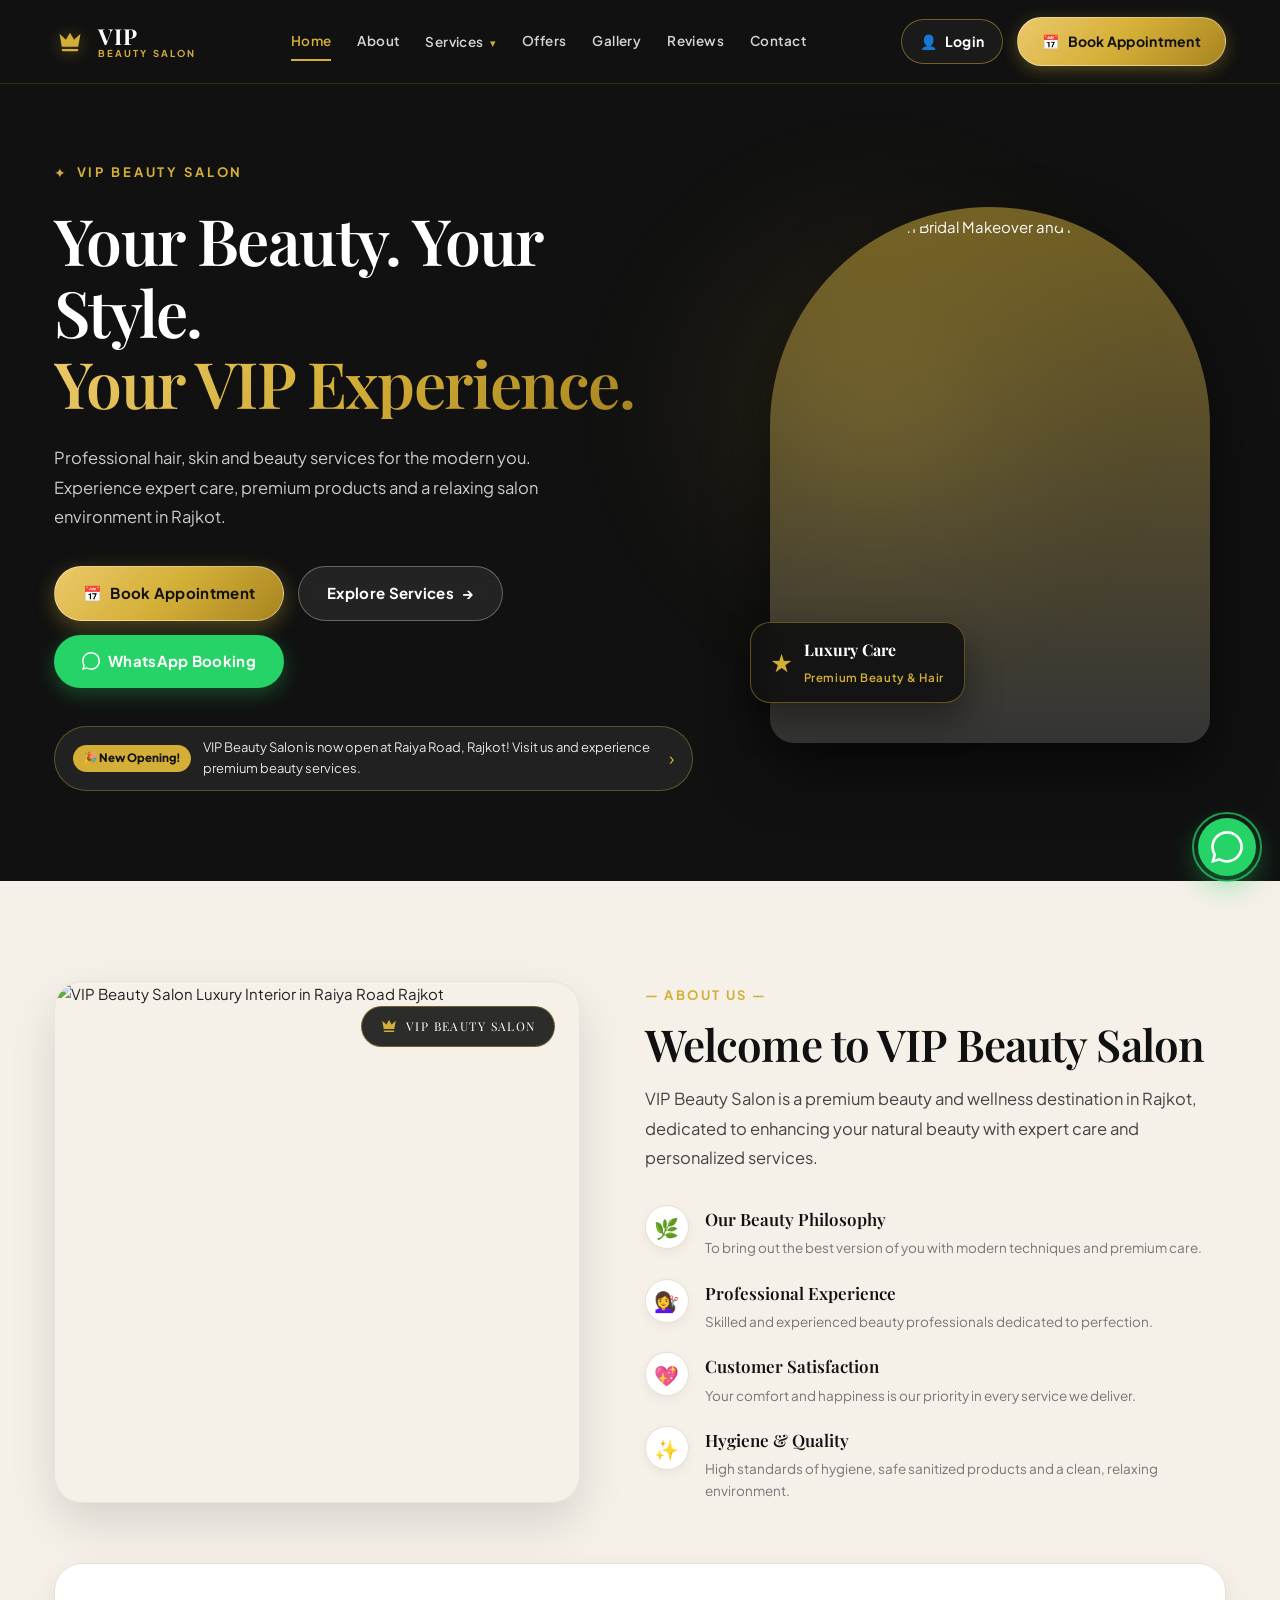
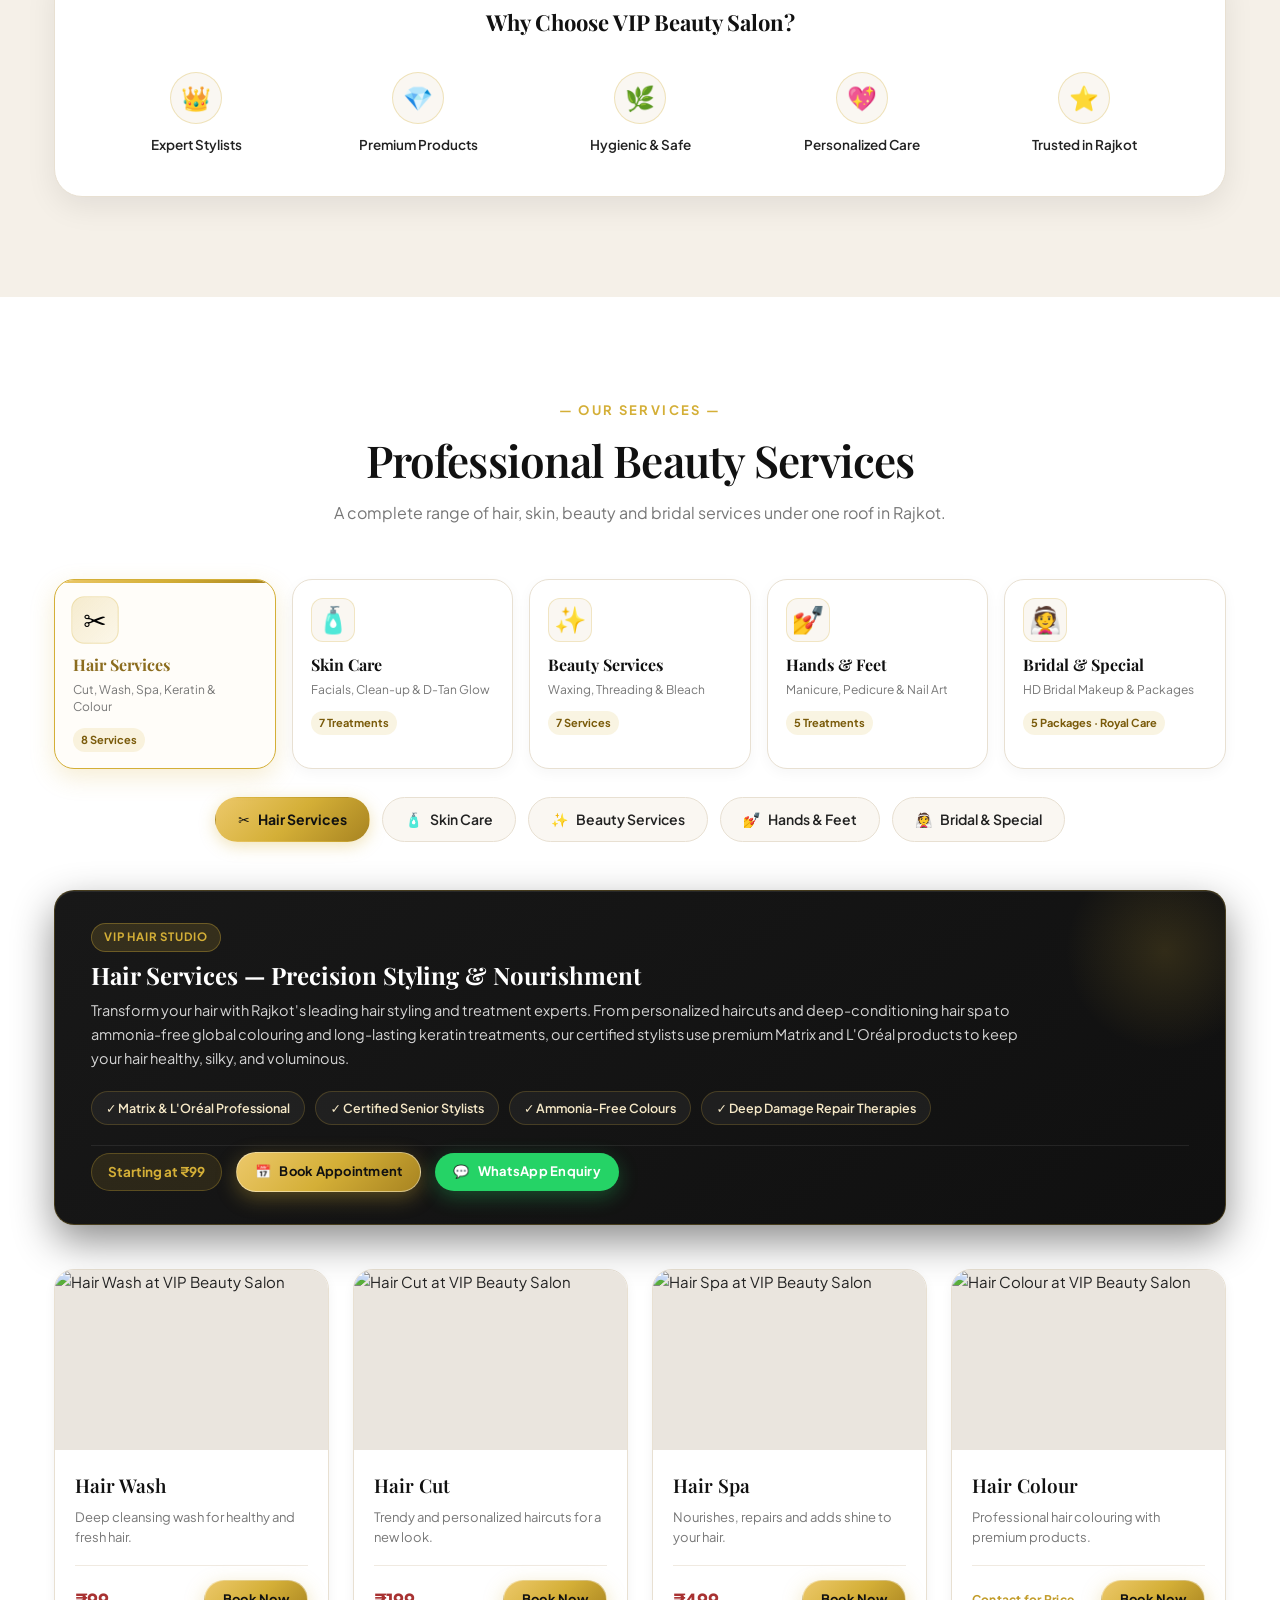
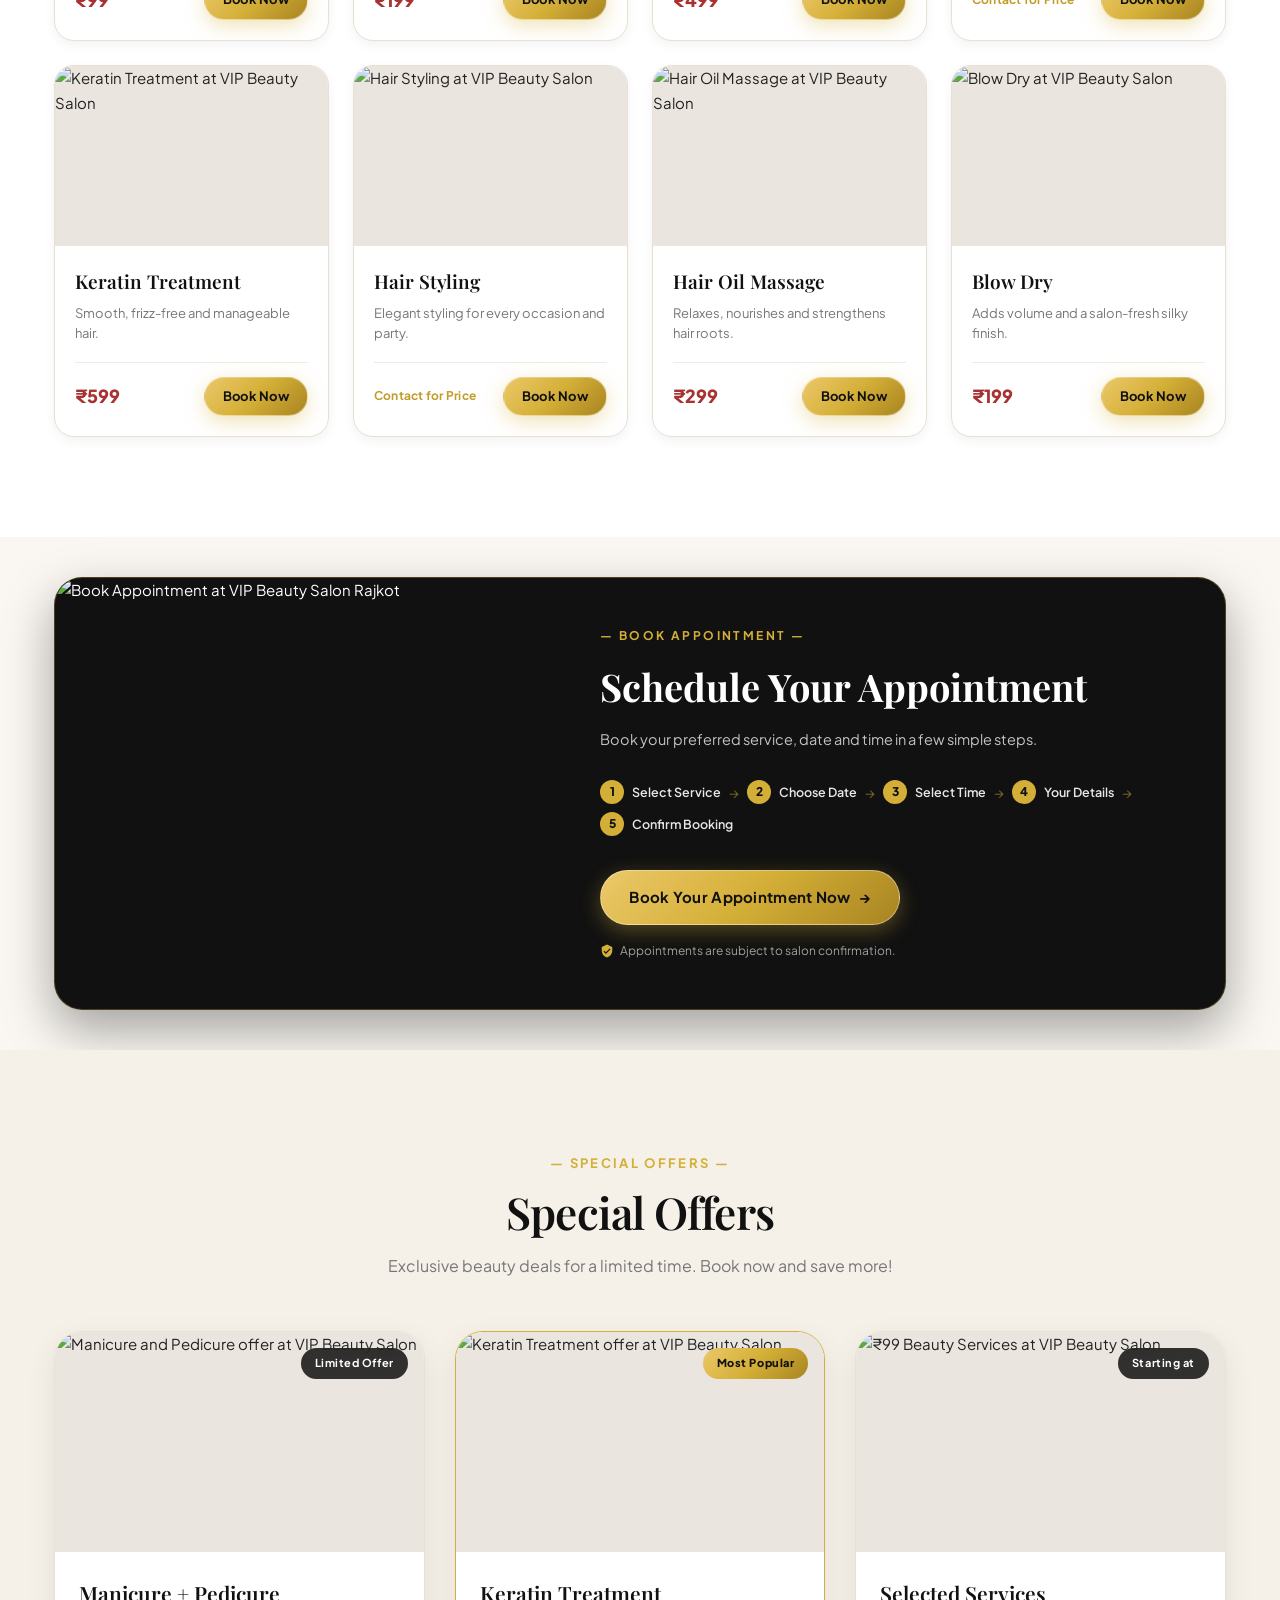
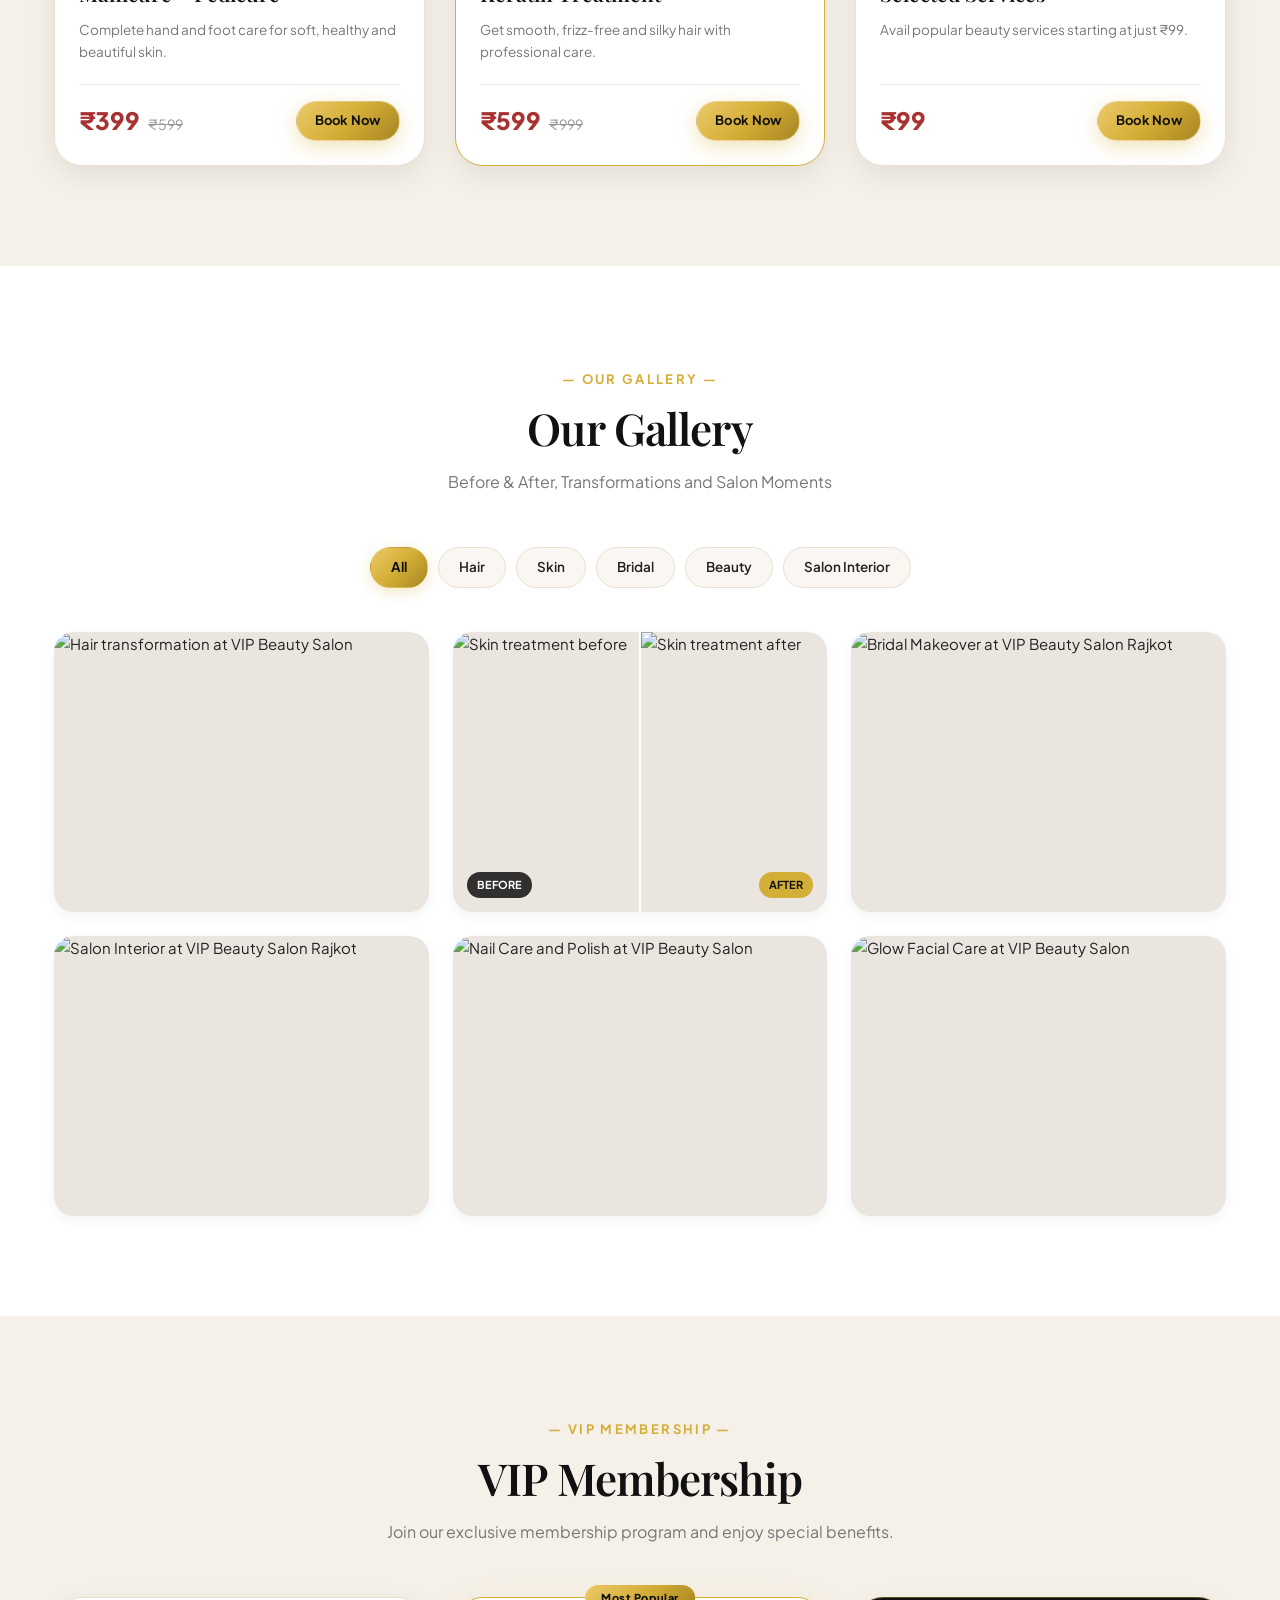
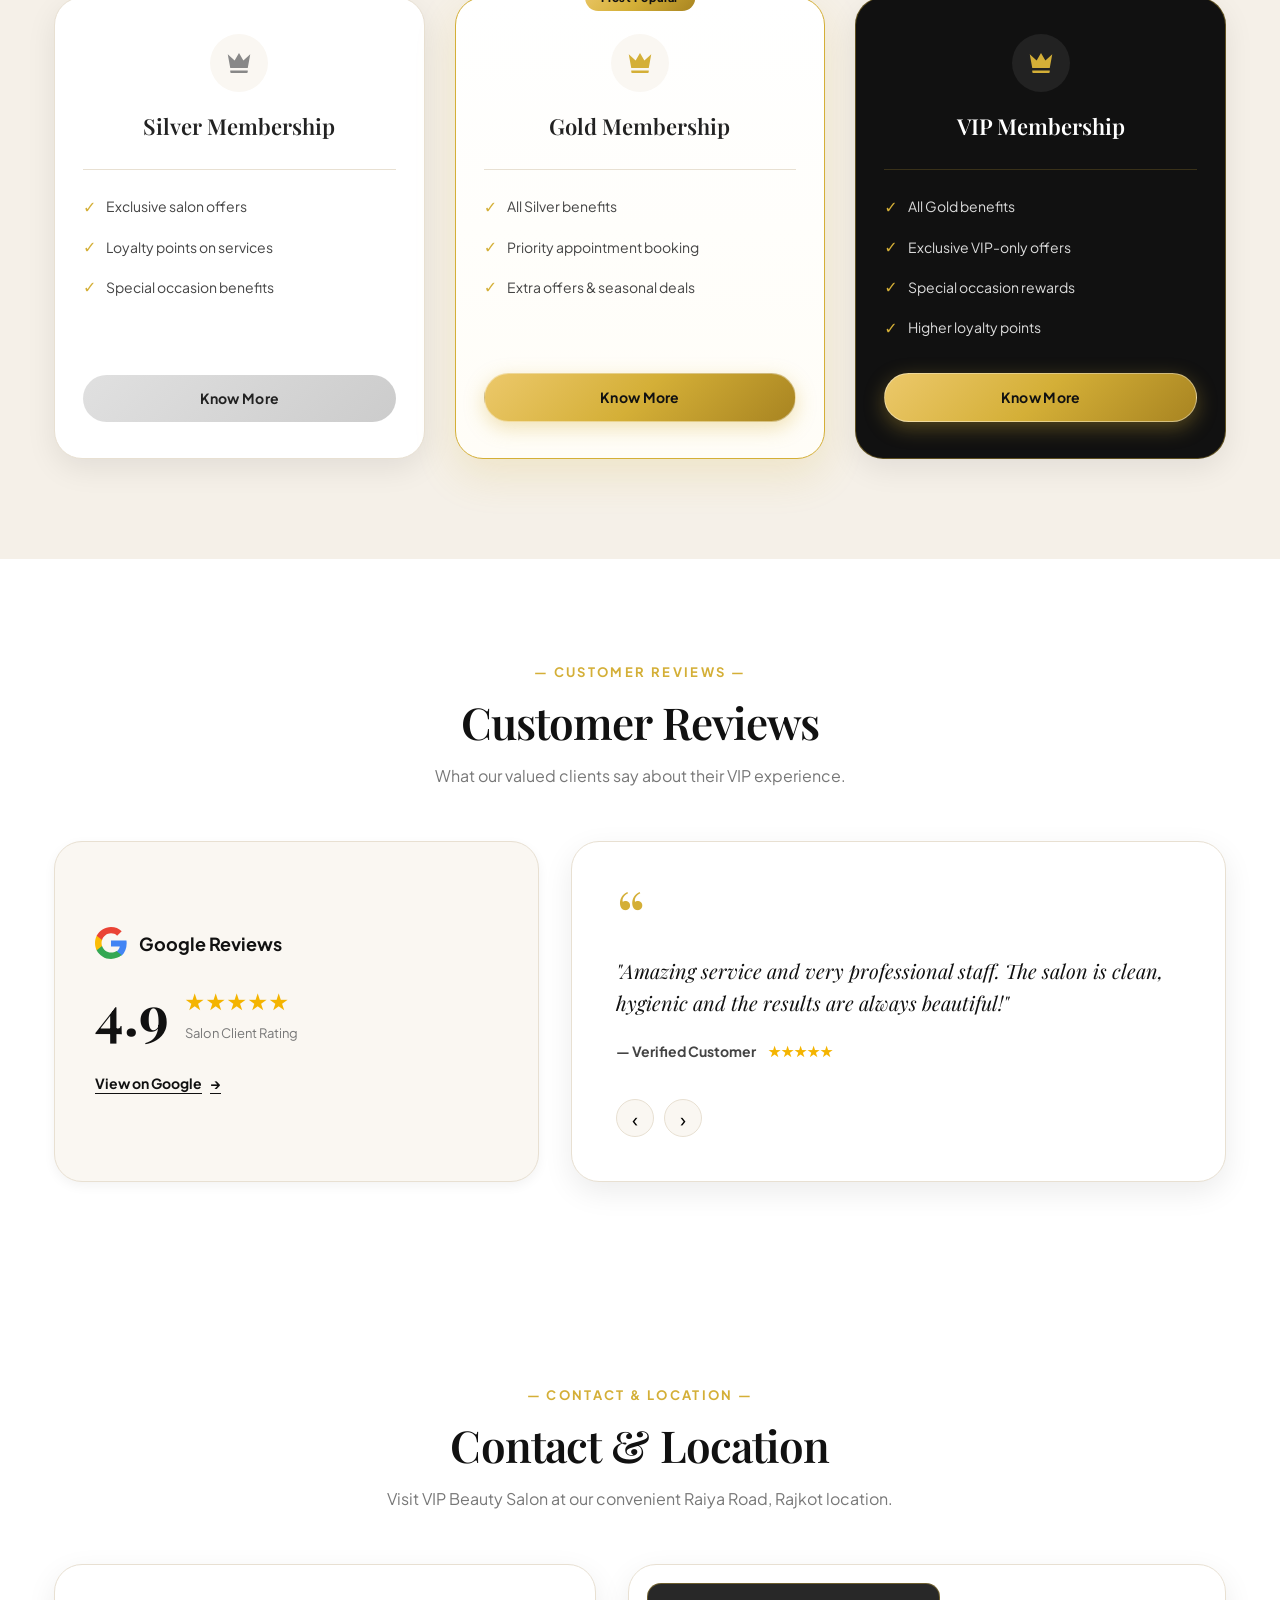
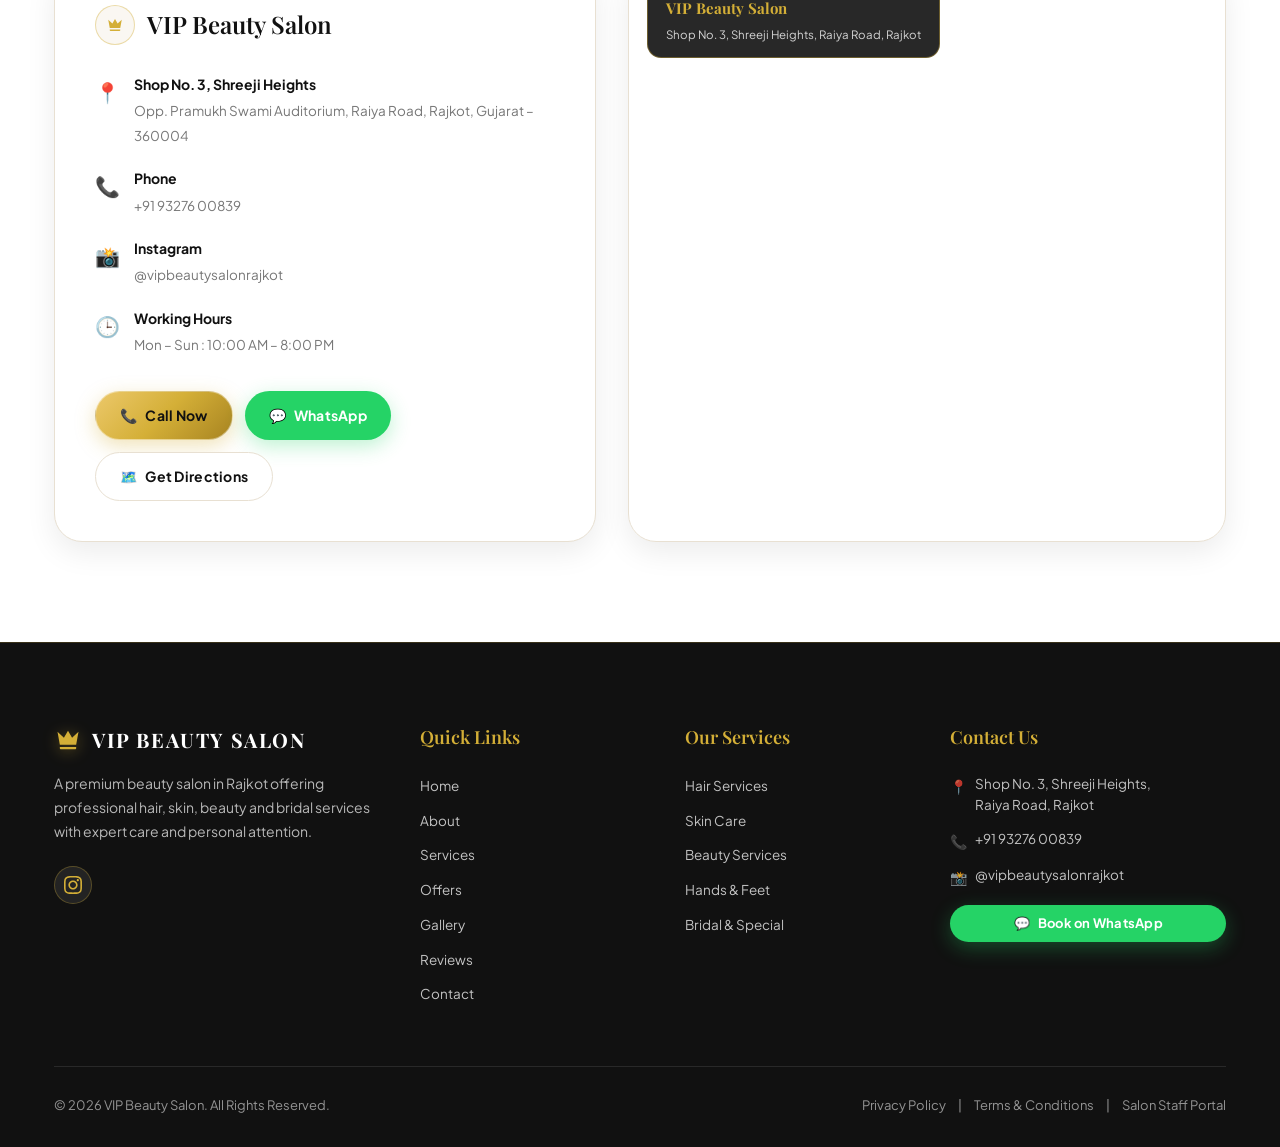
==== commit 605aabe7: "Add rich content, category explorer, and spotlight banners for Hair, Skin, Beauty, Hands & Feet, and" ====
--- a/index.html
+++ b/index.html
@@ -1,101 +1,1744 @@
 <!DOCTYPE html>
 <html lang="en">
+
 <head>
   <meta charset="UTF-8">
   <meta name="viewport" content="width=device-width, initial-scale=1.0">
-  <title>VIP Beauty Salon | Rajkot</title>
-  <meta name="description" content="VIP Beauty Salon, Raiya Road, Rajkot — hair care, beauty services, manicure, pedicure and keratin treatment.">
+  <title>VIP Beauty Salon | Luxury Beauty & Hair Salon in Rajkot</title>
+  <meta name="description"
+    content="VIP Beauty Salon at Raiya Road, Rajkot offers luxury hair care, keratin treatment, bridal makeup, facial clean-up, manicure and pedicure at affordable prices. Book appointment online.">
+  <meta name="keywords"
+    content="VIP Beauty Salon, Salon in Rajkot, Beauty Parlour Raiya Road Rajkot, Keratin Treatment Rajkot, Hair Spa Rajkot, Bridal Makeup Rajkot, Manicure Pedicure Rajkot, Hair Wash ₹99">
+  <meta name="author" content="VIP Beauty Salon Rajkot">
+  <meta name="robots" content="index, follow">
+
+  <!-- Open Graph / Facebook -->
+  <meta property="og:type" content="business.business">
+  <meta property="og:title" content="VIP Beauty Salon | Your Beauty. Your Style. Your VIP Experience.">
+  <meta property="og:description"
+    content="Experience expert hair, skin and bridal beauty services at VIP Beauty Salon on Raiya Road, Rajkot. Special offers starting at ₹99.">
+  <meta property="og:url" content="https://vip-beauty-salon-rajkot.vercel.app/">
+  <meta property="og:image"
+    content="https://images.unsplash.com/photo-1560066984-138dadb4c035?auto=format&fit=crop&w=1200&q=85">
+
+  <!-- Twitter Card -->
+  <meta name="twitter:card" content="summary_large_image">
+  <meta name="twitter:title" content="VIP Beauty Salon | Luxury Salon in Rajkot">
+  <meta name="twitter:description"
+    content="Professional hair, skin and bridal services at VIP Beauty Salon, Raiya Road, Rajkot.">
+  <meta name="twitter:image"
+    content="https://images.unsplash.com/photo-1560066984-138dadb4c035?auto=format&fit=crop&w=1200&q=85">
+
+  <!-- Favicon / Brand Icon -->
+  <link rel="icon"
+    href="data:image/svg+xml,<svg xmlns='http://www.w3.org/2000/svg' viewBox='0 0 24 24' fill='%23D4AF37'><path d='M5 16L3 5l5.5 5L12 4l3.5 6L21 5l-2 11H5zm14 3c0 .6-.4 1-1 1H6c-.6 0-1-.4-1-1v-1h14v1z'/></svg>">
+
+  <!-- Google Fonts: Playfair Display + Plus Jakarta Sans -->
   <link rel="preconnect" href="https://fonts.googleapis.com">
   <link rel="preconnect" href="https://fonts.gstatic.com" crossorigin>
-  <link href="https://fonts.googleapis.com/css2?family=DM+Sans:wght@400;500;600;700&family=Playfair+Display:wght@600;700&display=swap" rel="stylesheet">
+  <link
+    href="https://fonts.googleapis.com/css2?family=Playfair+Display:ital,wght@0,500;0,600;0,700;1,500;1,600&family=Plus+Jakarta+Sans:wght@300;400;500;600;700;800&display=swap"
+    rel="stylesheet">
+
   <link rel="stylesheet" href="styles.css">
+
+  <!-- LocalBusiness Structured Data (SEO) -->
+  <script type="application/ld+json">
+  {
+    "@context": "https://schema.org",
+    "@type": "BeautySalon",
+    "name": "VIP Beauty Salon",
+    "image": "https://images.unsplash.com/photo-1560066984-138dadb4c035?auto=format&fit=crop&w=1000&q=85",
+    "url": "https://vip-beauty-salon-rajkot.vercel.app/",
+    "telephone": "+919327600839",
+    "priceRange": "₹99 - ₹2500",
+    "address": {
+      "@type": "PostalAddress",
+      "streetAddress": "Shop No. 3, Shreeji Heights, Opp. Pramukh Swami Auditorium, Raiya Road",
+      "addressLocality": "Rajkot",
+      "addressRegion": "Gujarat",
+      "postalCode": "360004",
+      "addressCountry": "IN"
+    },
+    "geo": {
+      "@type": "GeoCoordinates",
+      "latitude": 22.2983,
+      "longitude": 70.7852
+    },
+    "openingHoursSpecification": [
+      {
+        "@type": "OpeningHoursSpecification",
+        "dayOfWeek": ["Monday","Tuesday","Wednesday","Thursday","Friday","Saturday","Sunday"],
+        "opens": "10:00",
+        "closes": "20:00"
+      }
+    ],
+    "sameAs": [
+      "https://www.instagram.com/vipbeautysalonrajkot/"
+    ]
+  }
+  </script>
 </head>
+
 <body>
-<header class="nav">
-  <div class="nav-inner">
-    <a class="brand" href="#home">VIP <span>Beauty Salon</span></a>
-    <nav class="links">
-      <a href="#services">Services</a><a href="#offers">Offers</a><a href="#location">Location</a><a href="#instagram">Instagram</a>
-    </nav>
-    <button class="menu">☰</button>
-  </div>
-</header>
-
-<main>
-<span class="sparkle s1">✦</span><span class="sparkle s2">✧</span><span class="sparkle s3">✦</span>
-<section class="hero" id="home">
-  <div class="hero-grid">
-    <div class="reveal">
-      <span class="eyebrow">✨ New Opening · Raiya Road, Rajkot</span>
-      <h1>Your beauty.<br><em>Your style.</em><br>Your VIP experience.</h1>
-      <p>Welcome to VIP Beauty Salon — a modern beauty destination for hair care, beauty treatments and special offers in Rajkot.</p>
-      <div class="cta">
-        <a class="btn primary" href="tel:+919327600839">📞 Call & Book</a>
-        <a class="btn secondary" target="_blank" href="https://wa.me/919327600839?text=Hi%20VIP%20Beauty%20Salon%2C%20I%20would%20like%20to%20book%20an%20appointment.">💬 WhatsApp</a>
+
+  <!-- Sticky Luxury Navigation -->
+  <header class="luxury-nav" id="top-nav">
+    <div class="nav-container">
+      <a class="nav-brand" href="#home" aria-label="VIP Beauty Salon Home">
+        <div class="brand-crest">
+          <svg class="crown-svg" viewBox="0 0 24 24" fill="currentColor">
+            <path d="M5 16L3 5l5.5 5L12 4l3.5 6L21 5l-2 11H5zm14 3c0 .6-.4 1-1 1H6c-.6 0-1-.4-1-1v-1h14v1z" />
+          </svg>
+        </div>
+        <div class="brand-text">
+          <span class="brand-title">VIP</span>
+          <span class="brand-subtitle">BEAUTY SALON</span>
+        </div>
+      </a>
+
+      <nav class="nav-menu" id="nav-links">
+        <a class="nav-link active" href="#home">Home</a>
+        <a class="nav-link" href="#about">About</a>
+        <div class="nav-item-dropdown">
+          <a class="nav-link dropdown-toggle" href="#services" id="services-dropdown-toggle">
+            Services <span class="dropdown-arrow">▾</span>
+          </a>
+          <div class="dropdown-menu" id="services-dropdown-menu">
+            <a href="#services" data-filter="hair" class="dropdown-link">
+              <span class="dropdown-icon-pill">✂️</span>
+              <div class="dropdown-link-info">
+                <span class="dropdown-title">Hair Services</span>
+                <span class="dropdown-sub">Hair Cut, Wash, Spa & Keratin</span>
+              </div>
+              <span class="dropdown-arrow-icon">›</span>
+            </a>
+            <a href="#services" data-filter="skin" class="dropdown-link">
+              <span class="dropdown-icon-pill">🧴</span>
+              <div class="dropdown-link-info">
+                <span class="dropdown-title">Skin Care</span>
+                <span class="dropdown-sub">Facials, Clean-up & D-Tan Glow</span>
+              </div>
+              <span class="dropdown-arrow-icon">›</span>
+            </a>
+            <a href="#services" data-filter="beauty" class="dropdown-link">
+              <span class="dropdown-icon-pill">✨</span>
+              <div class="dropdown-link-info">
+                <span class="dropdown-title">Beauty Services</span>
+                <span class="dropdown-sub">Waxing, Threading & Bleach</span>
+              </div>
+              <span class="dropdown-arrow-icon">›</span>
+            </a>
+            <a href="#services" data-filter="hands-feet" class="dropdown-link">
+              <span class="dropdown-icon-pill">💅</span>
+              <div class="dropdown-link-info">
+                <span class="dropdown-title">Hands & Feet</span>
+                <span class="dropdown-sub">Manicure, Pedicure & Nail Art</span>
+              </div>
+              <span class="dropdown-arrow-icon">›</span>
+            </a>
+            <a href="#services" data-filter="bridal" class="dropdown-link">
+              <span class="dropdown-icon-pill">👰</span>
+              <div class="dropdown-link-info">
+                <span class="dropdown-title">Bridal & Special</span>
+                <span class="dropdown-sub">HD Bridal Makeover & Packages</span>
+              </div>
+              <span class="dropdown-arrow-icon">›</span>
+            </a>
+            <div class="dropdown-footer">
+              <a href="#services" class="dropdown-all-btn">
+                <span>View Full 26+ Beauty Menu</span>
+                <span>→</span>
+              </a>
+            </div>
+          </div>
+        </div>
+        <a class="nav-link" href="#offers">Offers</a>
+        <a class="nav-link" href="#gallery">Gallery</a>
+        <a class="nav-link" href="#reviews">Reviews</a>
+        <a class="nav-link" href="#contact">Contact</a>
+      </nav>
+
+      <div class="nav-action">
+        <a class="btn nav-login-btn" href="login.html">
+          <span class="btn-icon" aria-hidden="true">👤</span> Login
+        </a>
+        <button class="btn btn-gold nav-book-btn" onclick="openBookingModal()">
+          <span class="btn-icon">📅</span> Book Appointment
+        </button>
+        <button class="mobile-toggle" id="menu-btn" aria-label="Toggle navigation menu" aria-expanded="false">
+          <span></span><span></span><span></span>
+        </button>
       </div>
     </div>
-    <div class="hero-card reveal">
-      <img src="https://images.unsplash.com/photo-1560066984-138dadb4c035?auto=format&fit=crop&w=1000&q=85" alt="Elegant beauty salon interior">
-      <div class="offer"><b>₹99</b>Special services</div>
+  </header>
+
+  <main>
+    <!-- HERO SECTION -->
+    <section class="hero-section" id="home">
+      <div class="hero-ambient-glow"></div>
+      <div class="section-container hero-container">
+        <div class="hero-content">
+          <div class="hero-tagline">
+            <span class="tagline-bullet">✦</span> VIP BEAUTY SALON
+          </div>
+          <h1 class="hero-heading">
+            Your Beauty. Your Style.<br>
+            <span class="hero-heading-gold">Your VIP Experience.</span>
+          </h1>
+          <p class="hero-description">
+            Professional hair, skin and beauty services for the modern you. Experience expert care, premium products and
+            a relaxing salon environment in Rajkot.
+          </p>
+
+          <div class="hero-buttons">
+            <button class="btn btn-gold btn-lg" onclick="openBookingModal()">
+              <span class="btn-icon">📅</span> Book Appointment
+            </button>
+            <a class="btn btn-outline-light btn-lg" href="#services">
+              Explore Services <span class="btn-arrow">→</span>
+            </a>
+            <a class="btn btn-whatsapp btn-lg" target="_blank" rel="noopener"
+              href="https://wa.me/919327600839?text=Hello%20VIP%20Beauty%20Salon!%20I%20would%20like%20to%20enquire%20about%20your%20salon%20services%20and%20book%20an%20appointment.">
+              <svg class="wa-icon" viewBox="0 0 24 24" fill="currentColor">
+                <path
+                  d="M.057 24l1.687-6.163c-1.041-1.804-1.588-3.849-1.587-5.946.003-6.556 5.338-11.891 11.893-11.891 3.181.001 6.167 1.24 8.413 3.488 2.245 2.248 3.481 5.236 3.48 8.414-.003 6.557-5.338 11.892-11.893 11.892-1.99-.001-3.951-.5-5.688-1.448l-6.305 1.654zm6.597-3.807c1.676.995 3.276 1.591 5.392 1.592 5.448 0 9.886-4.434 9.889-9.885.002-5.462-4.415-9.89-9.881-9.892-5.452 0-9.887 4.434-9.889 9.884-.001 2.225.651 3.891 1.746 5.634l-.999 3.648 3.742-.981z" />
+              </svg>
+              WhatsApp Booking
+            </a>
+          </div>
+
+          <!-- Announcement Pill -->
+          <div class="hero-announcement"
+            onclick="document.getElementById('location').scrollIntoView({behavior: 'smooth'})">
+            <span class="announcement-badge">🎉 New Opening!</span>
+            <span class="announcement-text">VIP Beauty Salon is now open at Raiya Road, Rajkot! Visit us and experience
+              premium beauty services.</span>
+            <span class="announcement-arrow">›</span>
+          </div>
+        </div>
+
+        <div class="hero-visual">
+          <div class="hero-image-wrapper">
+            <img class="hero-img"
+              src="https://images.unsplash.com/photo-1617627143750-d86bc21e42bb?auto=format&fit=crop&w=800&q=80"
+              alt="VIP Beauty Salon Bridal Makeover and Hair Styling in Rajkot" loading="eager">
+            <div class="hero-card-glow"></div>
+            <div class="hero-floating-tag">
+              <span class="floating-gold-star">★</span>
+              <div>
+                <strong>Luxury Care</strong>
+                <small>Premium Beauty & Hair</small>
+              </div>
+            </div>
+          </div>
+        </div>
+      </div>
+    </section>
+
+    <!-- ABOUT US SECTION -->
+    <section class="section about-section" id="about">
+      <div class="section-container">
+        <div class="about-grid">
+          <div class="about-image-col">
+            <div class="about-image-card">
+              <img src="https://images.unsplash.com/photo-1560066984-138dadb4c035?auto=format&fit=crop&w=900&q=80"
+                alt="VIP Beauty Salon Luxury Interior in Raiya Road Rajkot" loading="lazy">
+              <div class="about-logo-overlay">
+                <svg class="crown-svg-small" viewBox="0 0 24 24" fill="currentColor">
+                  <path d="M5 16L3 5l5.5 5L12 4l3.5 6L21 5l-2 11H5zm14 3c0 .6-.4 1-1 1H6c-.6 0-1-.4-1-1v-1h14v1z" />
+                </svg>
+                <span>VIP BEAUTY SALON</span>
+              </div>
+            </div>
+          </div>
+
+          <div class="about-content-col">
+            <div class="section-tag">— About Us —</div>
+            <h2 class="section-title">Welcome to VIP Beauty Salon</h2>
+            <p class="about-lead">
+              VIP Beauty Salon is a premium beauty and wellness destination in Rajkot, dedicated to enhancing your
+              natural beauty with expert care and personalized services.
+            </p>
+
+            <div class="about-features-list">
+              <div class="feature-item">
+                <div class="feature-icon">🌿</div>
+                <div class="feature-text">
+                  <h4>Our Beauty Philosophy</h4>
+                  <p>To bring out the best version of you with modern techniques and premium care.</p>
+                </div>
+              </div>
+
+              <div class="feature-item">
+                <div class="feature-icon">💇‍♀️</div>
+                <div class="feature-text">
+                  <h4>Professional Experience</h4>
+                  <p>Skilled and experienced beauty professionals dedicated to perfection.</p>
+                </div>
+              </div>
+
+              <div class="feature-item">
+                <div class="feature-icon">💖</div>
+                <div class="feature-text">
+                  <h4>Customer Satisfaction</h4>
+                  <p>Your comfort and happiness is our priority in every service we deliver.</p>
+                </div>
+              </div>
+
+              <div class="feature-item">
+                <div class="feature-icon">✨</div>
+                <div class="feature-text">
+                  <h4>Hygiene & Quality</h4>
+                  <p>High standards of hygiene, safe sanitized products and a clean, relaxing environment.</p>
+                </div>
+              </div>
+            </div>
+          </div>
+        </div>
+
+        <!-- Trust Bar (Why Choose VIP Beauty Salon) -->
+        <div class="why-choose-card">
+          <h3 class="why-choose-title">Why Choose VIP Beauty Salon?</h3>
+          <div class="trust-grid">
+            <div class="trust-item">
+              <div class="trust-icon">👑</div>
+              <span>Expert Stylists</span>
+            </div>
+            <div class="trust-item">
+              <div class="trust-icon">💎</div>
+              <span>Premium Products</span>
+            </div>
+            <div class="trust-item">
+              <div class="trust-icon">🌿</div>
+              <span>Hygienic & Safe</span>
+            </div>
+            <div class="trust-item">
+              <div class="trust-icon">💖</div>
+              <span>Personalized Care</span>
+            </div>
+            <div class="trust-item">
+              <div class="trust-icon">⭐</div>
+              <span>Trusted in Rajkot</span>
+            </div>
+          </div>
+        </div>
+      </div>
+    </section>
+
+    <!-- PROFESSIONAL SERVICES SECTION -->
+    <section class="section services-section" id="services">
+      <div class="section-container">
+        <div class="section-header text-center">
+          <div class="section-tag">— Our Services —</div>
+          <h2 class="section-title">Professional Beauty Services</h2>
+          <p class="section-subtitle">A complete range of hair, skin, beauty and bridal services under one roof in
+            Rajkot.</p>
+        </div>
+
+        <!-- Visual Category Explorer Cards -->
+        <div class="category-explorer-grid" role="tablist" aria-label="Browse services by category">
+          <button class="category-explorer-card active" data-category="hair" type="button" aria-selected="true">
+            <div class="cat-card-icon">✂️</div>
+            <div class="cat-card-body">
+              <h3 class="cat-card-title">Hair Services</h3>
+              <p class="cat-card-sub">Cut, Wash, Spa, Keratin & Colour</p>
+              <span class="cat-card-badge">8 Services </span>
+            </div>
+          </button>
+          <button class="category-explorer-card" data-category="skin" type="button" aria-selected="false">
+            <div class="cat-card-icon">🧴</div>
+            <div class="cat-card-body">
+              <h3 class="cat-card-title">Skin Care</h3>
+              <p class="cat-card-sub">Facials, Clean-up & D-Tan Glow</p>
+              <span class="cat-card-badge">7 Treatments</span>
+            </div>
+          </button>
+          <button class="category-explorer-card" data-category="beauty" type="button" aria-selected="false">
+            <div class="cat-card-icon">✨</div>
+            <div class="cat-card-body">
+              <h3 class="cat-card-title">Beauty Services</h3>
+              <p class="cat-card-sub">Waxing, Threading & Bleach</p>
+              <span class="cat-card-badge">7 Services</span>
+            </div>
+          </button>
+          <button class="category-explorer-card" data-category="hands-feet" type="button" aria-selected="false">
+            <div class="cat-card-icon">💅</div>
+            <div class="cat-card-body">
+              <h3 class="cat-card-title">Hands & Feet</h3>
+              <p class="cat-card-sub">Manicure, Pedicure & Nail Art</p>
+              <span class="cat-card-badge">5 Treatments</span>
+            </div>
+          </button>
+          <button class="category-explorer-card" data-category="bridal" type="button" aria-selected="false">
+            <div class="cat-card-icon">👰</div>
+            <div class="cat-card-body">
+              <h3 class="cat-card-title">Bridal & Special</h3>
+              <p class="cat-card-sub">HD Bridal Makeup & Packages</p>
+              <span class="cat-card-badge">5 Packages · Royal Care</span>
+            </div>
+          </button>
+        </div>
+
+        <!-- Category Tabs -->
+        <div class="service-tabs" role="tablist">
+          <button class="tab-btn active" data-category="hair" role="tab" aria-selected="true">
+            <span class="tab-icon">✂️</span> Hair Services
+          </button>
+          <button class="tab-btn" data-category="skin" role="tab" aria-selected="false">
+            <span class="tab-icon">🧴</span> Skin Care
+          </button>
+          <button class="tab-btn" data-category="beauty" role="tab" aria-selected="false">
+            <span class="tab-icon">✨</span> Beauty Services
+          </button>
+          <button class="tab-btn" data-category="hands-feet" role="tab" aria-selected="false">
+            <span class="tab-icon">💅</span> Hands & Feet
+          </button>
+          <button class="tab-btn" data-category="bridal" role="tab" aria-selected="false">
+            <span class="tab-icon">👰</span> Bridal & Special
+          </button>
+        </div>
+
+        <!-- Dynamic Category Spotlight Banner -->
+        <div class="category-spotlight" id="category-spotlight">
+          <div class="category-spotlight-inner">
+            <div class="category-spotlight-header">
+              <div class="category-spotlight-tag" id="spotlight-badge">VIP Hair Studio</div>
+              <h3 class="category-spotlight-title" id="spotlight-title">Hair Services — Precision Styling & Nourishment
+              </h3>
+              <p class="category-spotlight-desc" id="spotlight-desc">
+                Transform your hair with Rajkot's leading hair styling and treatment experts. From personalized haircuts
+                and deep-conditioning hair spa to ammonia-free global colouring and long-lasting keratin treatments, our
+                certified stylists use premium Matrix and L'Oréal products to keep your hair healthy, silky, and
+                voluminous.
+              </p>
+            </div>
+            <div class="category-spotlight-features" id="spotlight-features">
+              <span class="spotlight-feature-pill">✓ Matrix & L'Oréal Professional</span>
+              <span class="spotlight-feature-pill">✓ Certified Senior Stylists</span>
+              <span class="spotlight-feature-pill">✓ Ammonia-Free Colours</span>
+              <span class="spotlight-feature-pill">✓ Deep Damage Repair Therapies</span>
+            </div>
+            <div class="category-spotlight-actions">
+              <div class="spotlight-price-pill" id="spotlight-price">Starting at ₹99</div>
+              <button class="btn btn-gold btn-sm" id="spotlight-book-btn" onclick="openBookingModal('Hair Services')">
+                <span class="btn-icon">📅</span> Book Appointment
+              </button>
+              <a class="btn btn-whatsapp btn-sm" id="spotlight-wa-btn" target="_blank" rel="noopener"
+                href="https://wa.me/919327600839?text=Hello%20VIP%20Beauty%20Salon!%20I%20would%20like%20to%20enquire%20about%20your%20Hair%20Services%20(Cut,%20Spa,%20Keratin,%20Colour).">
+                <span class="btn-icon">💬</span> WhatsApp Enquiry
+              </a>
+            </div>
+          </div>
+        </div>
+
+        <!-- Services Grid -->
+        <div class="services-grid" id="services-grid">
+          <!-- HAIR SERVICES (Active by default) -->
+          <div class="service-card" data-category="hair">
+            <div class="service-img-wrap">
+              <img src="https://images.unsplash.com/photo-1582095133179-bfd08e2fc6b3?auto=format&fit=crop&w=600&q=80"
+                alt="Hair Wash at VIP Beauty Salon" loading="lazy">
+            </div>
+            <div class="service-content">
+              <h3 class="service-title">Hair Wash</h3>
+              <p class="service-desc">Deep cleansing wash for healthy and fresh hair.</p>
+              <div class="service-footer">
+                <span class="service-price">₹99</span>
+                <button class="btn btn-gold btn-sm" onclick="openBookingModal('Hair Wash')">Book Now</button>
+              </div>
+            </div>
+          </div>
+
+          <div class="service-card" data-category="hair">
+            <div class="service-img-wrap">
+              <img src="https://images.unsplash.com/photo-1562322140-8baeececf3df?auto=format&fit=crop&w=600&q=80"
+                alt="Hair Cut at VIP Beauty Salon" loading="lazy">
+            </div>
+            <div class="service-content">
+              <h3 class="service-title">Hair Cut</h3>
+              <p class="service-desc">Trendy and personalized haircuts for a new look.</p>
+              <div class="service-footer">
+                <span class="service-price">₹199</span>
+                <button class="btn btn-gold btn-sm" onclick="openBookingModal('Hair Cut')">Book Now</button>
+              </div>
+            </div>
+          </div>
+
+          <div class="service-card" data-category="hair">
+            <div class="service-img-wrap">
+              <img src="https://images.unsplash.com/photo-1519699047748-de8e457a634e?auto=format&fit=crop&w=600&q=80"
+                alt="Hair Spa at VIP Beauty Salon" loading="lazy">
+            </div>
+            <div class="service-content">
+              <h3 class="service-title">Hair Spa</h3>
+              <p class="service-desc">Nourishes, repairs and adds shine to your hair.</p>
+              <div class="service-footer">
+                <span class="service-price">₹499</span>
+                <button class="btn btn-gold btn-sm" onclick="openBookingModal('Hair Spa')">Book Now</button>
+              </div>
+            </div>
+          </div>
+
+          <div class="service-card" data-category="hair">
+            <div class="service-img-wrap">
+              <img src="https://images.unsplash.com/photo-1605497788044-5a32c7078486?auto=format&fit=crop&w=600&q=80"
+                alt="Hair Colour at VIP Beauty Salon" loading="lazy">
+            </div>
+            <div class="service-content">
+              <h3 class="service-title">Hair Colour</h3>
+              <p class="service-desc">Professional hair colouring with premium products.</p>
+              <div class="service-footer">
+                <span class="service-price text-muted-gold">Contact for Price</span>
+                <button class="btn btn-gold btn-sm" onclick="openBookingModal('Hair Colour')">Book Now</button>
+              </div>
+            </div>
+          </div>
+
+          <div class="service-card" data-category="hair">
+            <div class="service-img-wrap">
+              <img src="https://images.unsplash.com/photo-1560869713-7d0a29430803?auto=format&fit=crop&w=600&q=80"
+                alt="Keratin Treatment at VIP Beauty Salon" loading="lazy">
+            </div>
+            <div class="service-content">
+              <h3 class="service-title">Keratin Treatment</h3>
+              <p class="service-desc">Smooth, frizz-free and manageable hair.</p>
+              <div class="service-footer">
+                <span class="service-price">₹599</span>
+                <button class="btn btn-gold btn-sm" onclick="openBookingModal('Keratin Treatment')">Book Now</button>
+              </div>
+            </div>
+          </div>
+
+          <div class="service-card" data-category="hair">
+            <div class="service-img-wrap">
+              <img src="https://images.unsplash.com/photo-1595476108010-b4d1f102b1b1?auto=format&fit=crop&w=600&q=80"
+                alt="Hair Styling at VIP Beauty Salon" loading="lazy">
+            </div>
+            <div class="service-content">
+              <h3 class="service-title">Hair Styling</h3>
+              <p class="service-desc">Elegant styling for every occasion and party.</p>
+              <div class="service-footer">
+                <span class="service-price text-muted-gold">Contact for Price</span>
+                <button class="btn btn-gold btn-sm" onclick="openBookingModal('Hair Styling')">Book Now</button>
+              </div>
+            </div>
+          </div>
+
+          <div class="service-card" data-category="hair">
+            <div class="service-img-wrap">
+              <img src="https://images.unsplash.com/photo-1540555700478-4be289fbecef?auto=format&fit=crop&w=600&q=80"
+                alt="Hair Oil Massage at VIP Beauty Salon" loading="lazy">
+            </div>
+            <div class="service-content">
+              <h3 class="service-title">Hair Oil Massage</h3>
+              <p class="service-desc">Relaxes, nourishes and strengthens hair roots.</p>
+              <div class="service-footer">
+                <span class="service-price">₹299</span>
+                <button class="btn btn-gold btn-sm" onclick="openBookingModal('Hair Oil Massage')">Book Now</button>
+              </div>
+            </div>
+          </div>
+
+          <div class="service-card" data-category="hair">
+            <div class="service-img-wrap">
+              <img src="https://images.unsplash.com/photo-1527799820374-dcf8d9d4a388?auto=format&fit=crop&w=600&q=80"
+                alt="Blow Dry at VIP Beauty Salon" loading="lazy">
+            </div>
+            <div class="service-content">
+              <h3 class="service-title">Blow Dry</h3>
+              <p class="service-desc">Adds volume and a salon-fresh silky finish.</p>
+              <div class="service-footer">
+                <span class="service-price">₹199</span>
+                <button class="btn btn-gold btn-sm" onclick="openBookingModal('Blow Dry')">Book Now</button>
+              </div>
+            </div>
+          </div>
+
+          <!-- SKIN CARE -->
+          <div class="service-card" data-category="skin" style="display: none;">
+            <div class="service-img-wrap">
+              <img src="https://images.unsplash.com/photo-1570172619644-dfd03ed5d881?auto=format&fit=crop&w=600&q=80"
+                alt="Clean-up at VIP Beauty Salon" loading="lazy">
+            </div>
+            <div class="service-content">
+              <h3 class="service-title">Clean-up</h3>
+              <p class="service-desc">Deep pore cleansing and immediate skin glow.</p>
+              <div class="service-footer">
+                <span class="service-price">₹99</span>
+                <button class="btn btn-gold btn-sm" onclick="openBookingModal('Clean-up')">Book Now</button>
+              </div>
+            </div>
+          </div>
+
+          <div class="service-card" data-category="skin" style="display: none;">
+            <div class="service-img-wrap">
+              <img src="https://images.unsplash.com/photo-1512496015851-a90fb38ba796?auto=format&fit=crop&w=600&q=80"
+                alt="Facial Treatment at VIP Beauty Salon" loading="lazy">
+            </div>
+            <div class="service-content">
+              <h3 class="service-title">Facial</h3>
+              <p class="service-desc">Customized herbal & fruit facials for radiant glow.</p>
+              <div class="service-footer">
+                <span class="service-price text-muted-gold">Contact for Price</span>
+                <button class="btn btn-gold btn-sm" onclick="openBookingModal('Facial')">Book Now</button>
+              </div>
+            </div>
+          </div>
+
+          <div class="service-card" data-category="skin" style="display: none;">
+            <div class="service-img-wrap">
+              <img src="https://images.unsplash.com/photo-1508214751196-bcfd4ca60f91?auto=format&fit=crop&w=600&q=80"
+                alt="D-Tan Treatment at VIP Beauty Salon" loading="lazy">
+            </div>
+            <div class="service-content">
+              <h3 class="service-title">D-Tan</h3>
+              <p class="service-desc">Removes sun tan and restores natural skin radiance.</p>
+              <div class="service-footer">
+                <span class="service-price">₹99</span>
+                <button class="btn btn-gold btn-sm" onclick="openBookingModal('D-Tan')">Book Now</button>
+              </div>
+            </div>
+          </div>
+
+          <div class="service-card" data-category="skin" style="display: none;">
+            <div class="service-img-wrap">
+              <img src="https://images.unsplash.com/photo-1516975080664-ed2fc6a32937?auto=format&fit=crop&w=600&q=80"
+                alt="Bleach Service at VIP Beauty Salon" loading="lazy">
+            </div>
+            <div class="service-content">
+              <h3 class="service-title">Bleach</h3>
+              <p class="service-desc">Gentle brightening treatment for even skin tone.</p>
+              <div class="service-footer">
+                <span class="service-price">₹99</span>
+                <button class="btn btn-gold btn-sm" onclick="openBookingModal('Bleach')">Book Now</button>
+              </div>
+            </div>
+          </div>
+
+          <div class="service-card" data-category="skin" style="display: none;">
+            <div class="service-img-wrap">
+              <img src="https://images.unsplash.com/photo-1596704017254-9b121068fb31?auto=format&fit=crop&w=600&q=80"
+                alt="Skin Treatments at VIP Beauty Salon" loading="lazy">
+            </div>
+            <div class="service-content">
+              <h3 class="service-title">Skin Treatments</h3>
+              <p class="service-desc">Advanced therapy for hydration, acne and radiance.</p>
+              <div class="service-footer">
+                <span class="service-price text-muted-gold">Contact for Price</span>
+                <button class="btn btn-gold btn-sm" onclick="openBookingModal('Skin Treatments')">Book Now</button>
+              </div>
+            </div>
+          </div>
+
+          <div class="service-card" data-category="skin" style="display: none;">
+            <div class="service-img-wrap">
+              <img src="https://images.unsplash.com/photo-1570172619644-dfd03ed5d881?auto=format&fit=crop&w=600&q=80"
+                alt="Fruit Glow Facial at VIP Beauty Salon" loading="lazy">
+            </div>
+            <div class="service-content">
+              <h3 class="service-title">Fruit Glow Facial</h3>
+              <p class="service-desc">Natural papaya and fruit extracts for instant skin hydration & natural glow.</p>
+              <div class="service-footer">
+                <span class="service-price">₹399</span>
+                <button class="btn btn-gold btn-sm" onclick="openBookingModal('Fruit Glow Facial')">Book Now</button>
+              </div>
+            </div>
+          </div>
+
+          <div class="service-card" data-category="skin" style="display: none;">
+            <div class="service-img-wrap">
+              <img src="https://images.unsplash.com/photo-1512496015851-a90fb38ba796?auto=format&fit=crop&w=600&q=80"
+                alt="Diamond Hydra Glow Facial at VIP Beauty Salon" loading="lazy">
+            </div>
+            <div class="service-content">
+              <h3 class="service-title">Diamond Hydra Glow Facial</h3>
+              <p class="service-desc">Luxury derma deep hydration, collagen boost and luminous glass skin glow.</p>
+              <div class="service-footer">
+                <span class="service-price">₹899</span>
+                <button class="btn btn-gold btn-sm" onclick="openBookingModal('Diamond Hydra Glow Facial')">Book
+                  Now</button>
+              </div>
+            </div>
+          </div>
+
+          <!-- BEAUTY SERVICES -->
+          <div class="service-card" data-category="beauty" style="display: none;">
+            <div class="service-img-wrap">
+              <img src="https://images.unsplash.com/photo-1544161515-4ab6ce6db874?auto=format&fit=crop&w=600&q=80"
+                alt="Waxing at VIP Beauty Salon" loading="lazy">
+            </div>
+            <div class="service-content">
+              <h3 class="service-title">Waxing</h3>
+              <p class="service-desc">Gentle and hygienic waxing for Hand / Underarm.</p>
+              <div class="service-footer">
+                <span class="service-price">₹99</span>
+                <button class="btn btn-gold btn-sm" onclick="openBookingModal('Waxing')">Book Now</button>
+              </div>
+            </div>
+          </div>
+
+          <div class="service-card" data-category="beauty" style="display: none;">
+            <div class="service-img-wrap">
+              <img src="https://images.unsplash.com/photo-1583001931096-959e9a1a6223?auto=format&fit=crop&w=600&q=80"
+                alt="Threading at VIP Beauty Salon" loading="lazy">
+            </div>
+            <div class="service-content">
+              <h3 class="service-title">Threading</h3>
+              <p class="service-desc">Precise facial hair removal for smooth finish.</p>
+              <div class="service-footer">
+                <span class="service-price text-muted-gold">Contact for Price</span>
+                <button class="btn btn-gold btn-sm" onclick="openBookingModal('Threading')">Book Now</button>
+              </div>
+            </div>
+          </div>
+
+          <div class="service-card" data-category="beauty" style="display: none;">
+            <div class="service-img-wrap">
+              <img src="https://images.unsplash.com/photo-1597225244660-1cd128c64284?auto=format&fit=crop&w=600&q=80"
+                alt="Eyebrow Shaping at VIP Beauty Salon" loading="lazy">
+            </div>
+            <div class="service-content">
+              <h3 class="service-title">Eyebrow</h3>
+              <p class="service-desc">Expert arch shaping tailored to your facial contours.</p>
+              <div class="service-footer">
+                <span class="service-price text-muted-gold">Contact for Price</span>
+                <button class="btn btn-gold btn-sm" onclick="openBookingModal('Eyebrow')">Book Now</button>
+              </div>
+            </div>
+          </div>
+
+          <div class="service-card" data-category="beauty" style="display: none;">
+            <div class="service-img-wrap">
+              <img src="https://images.unsplash.com/photo-1515377905703-c4788e51af15?auto=format&fit=crop&w=600&q=80"
+                alt="Upper Lip Threading at VIP Beauty Salon" loading="lazy">
+            </div>
+            <div class="service-content">
+              <h3 class="service-title">Upper Lip</h3>
+              <p class="service-desc">Quick, painless and ultra-clean hair removal.</p>
+              <div class="service-footer">
+                <span class="service-price text-muted-gold">Contact for Price</span>
+                <button class="btn btn-gold btn-sm" onclick="openBookingModal('Upper Lip')">Book Now</button>
+              </div>
+            </div>
+          </div>
+
+          <div class="service-card" data-category="beauty" style="display: none;">
+            <div class="service-img-wrap">
+              <img src="https://images.unsplash.com/photo-1487412720507-e7ab37603c6f?auto=format&fit=crop&w=600&q=80"
+                alt="Bleach Shiner at VIP Beauty Salon" loading="lazy">
+            </div>
+            <div class="service-content">
+              <h3 class="service-title">Bleach / Shiner</h3>
+              <p class="service-desc">Specialty finishing treatment for glowing skin.</p>
+              <div class="service-footer">
+                <span class="service-price">₹99</span>
+                <button class="btn btn-gold btn-sm" onclick="openBookingModal('Bleach / Shiner')">Book Now</button>
+              </div>
+            </div>
+          </div>
+
+          <div class="service-card" data-category="beauty" style="display: none;">
+            <div class="service-img-wrap">
+              <img src="https://images.unsplash.com/photo-1544161515-4ab6ce6db874?auto=format&fit=crop&w=600&q=80"
+                alt="Full Arms and Underarms Waxing at VIP Beauty Salon" loading="lazy">
+            </div>
+            <div class="service-content">
+              <h3 class="service-title">Full Arms & Underarms Waxing</h3>
+              <p class="service-desc">Ultra-hygienic strip waxing with soothing post-wax aloe vera cooling lotion.</p>
+              <div class="service-footer">
+                <span class="service-price">₹149</span>
+                <button class="btn btn-gold btn-sm" onclick="openBookingModal('Full Arms & Underarms Waxing')">Book
+                  Now</button>
+              </div>
+            </div>
+          </div>
+
+          <div class="service-card" data-category="beauty" style="display: none;">
+            <div class="service-img-wrap">
+              <img src="https://images.unsplash.com/photo-1519415510236-718bdfcd89c8?auto=format&fit=crop&w=600&q=80"
+                alt="Full Legs Waxing at VIP Beauty Salon" loading="lazy">
+            </div>
+            <div class="service-content">
+              <h3 class="service-title">Full Legs Waxing</h3>
+              <p class="service-desc">Smooth, gentle hair removal leaving your legs soft, silky and hydrated.</p>
+              <div class="service-footer">
+                <span class="service-price">₹249</span>
+                <button class="btn btn-gold btn-sm" onclick="openBookingModal('Full Legs Waxing')">Book Now</button>
+              </div>
+            </div>
+          </div>
+
+          <!-- HANDS & FEET -->
+          <div class="service-card" data-category="hands-feet" style="display: none;">
+            <div class="service-img-wrap">
+              <img src="https://images.unsplash.com/photo-1604654894610-df63bc536371?auto=format&fit=crop&w=600&q=80"
+                alt="Manicure at VIP Beauty Salon" loading="lazy">
+            </div>
+            <div class="service-content">
+              <h3 class="service-title">Manicure</h3>
+              <p class="service-desc">Nourishing hand soak, cuticle care and nail polish.</p>
+              <div class="service-footer">
+                <span class="service-price text-muted-gold">Contact for Price</span>
+                <button class="btn btn-gold btn-sm" onclick="openBookingModal('Manicure')">Book Now</button>
+              </div>
+            </div>
+          </div>
+
+          <div class="service-card" data-category="hands-feet" style="display: none;">
+            <div class="service-img-wrap">
+              <img src="https://images.unsplash.com/photo-1519415510236-718bdfcd89c8?auto=format&fit=crop&w=600&q=80"
+                alt="Pedicure at VIP Beauty Salon" loading="lazy">
+            </div>
+            <div class="service-content">
+              <h3 class="service-title">Pedicure</h3>
+              <p class="service-desc">Relaxing foot bath, scrub, massage and nail care.</p>
+              <div class="service-footer">
+                <span class="service-price text-muted-gold">Contact for Price</span>
+                <button class="btn btn-gold btn-sm" onclick="openBookingModal('Pedicure')">Book Now</button>
+              </div>
+            </div>
+          </div>
+
+          <div class="service-card" data-category="hands-feet" style="display: none;">
+            <div class="service-img-wrap">
+              <img src="https://images.unsplash.com/photo-1632345031435-8727f6897d53?auto=format&fit=crop&w=600&q=80"
+                alt="Manicure and Pedicure Special at VIP Beauty Salon" loading="lazy">
+            </div>
+            <div class="service-content">
+              <h3 class="service-title">Manicure + Pedicure</h3>
+              <p class="service-desc">Complete luxury hand and foot pampering package.</p>
+              <div class="service-footer">
+                <span class="service-price">₹399</span>
+                <button class="btn btn-gold btn-sm" onclick="openBookingModal('Manicure + Pedicure Special')">Book
+                  Now</button>
+              </div>
+            </div>
+          </div>
+
+          <div class="service-card" data-category="hands-feet" style="display: none;">
+            <div class="service-img-wrap">
+              <img src="https://images.unsplash.com/photo-1507652313519-d4e9174996dd?auto=format&fit=crop&w=600&q=80"
+                alt="Nail Care and Art at VIP Beauty Salon" loading="lazy">
+            </div>
+            <div class="service-content">
+              <h3 class="service-title">Nail Care & Art</h3>
+              <p class="service-desc">Creative nail art, buffing and strengthening finish.</p>
+              <div class="service-footer">
+                <span class="service-price text-muted-gold">Contact for Price</span>
+                <button class="btn btn-gold btn-sm" onclick="openBookingModal('Nail Care')">Book Now</button>
+              </div>
+            </div>
+          </div>
+
+          <div class="service-card" data-category="hands-feet" style="display: none;">
+            <div class="service-img-wrap">
+              <img src="https://images.unsplash.com/photo-1519415510236-718bdfcd89c8?auto=format&fit=crop&w=600&q=80"
+                alt="Paraffin Moisture Foot Spa at VIP Beauty Salon" loading="lazy">
+            </div>
+            <div class="service-content">
+              <h3 class="service-title">Paraffin Moisture Foot Spa</h3>
+              <p class="service-desc">Warm therapeutic paraffin wax therapy for dry, cracked heels & silky soft feet.
+              </p>
+              <div class="service-footer">
+                <span class="service-price">₹349</span>
+                <button class="btn btn-gold btn-sm" onclick="openBookingModal('Paraffin Moisture Foot Spa')">Book
+                  Now</button>
+              </div>
+            </div>
+          </div>
+
+          <!-- BRIDAL & SPECIAL -->
+          <div class="service-card" data-category="bridal" style="display: none;">
+            <div class="service-img-wrap">
+              <img src="https://images.unsplash.com/photo-1617627143750-d86bc21e42bb?auto=format&fit=crop&w=600&q=80"
+                alt="Bridal Makeup at VIP Beauty Salon" loading="lazy">
+            </div>
+            <div class="service-content">
+              <h3 class="service-title">Bridal Makeup</h3>
+              <p class="service-desc">HD luxury bridal makeover for your most cherished day.</p>
+              <div class="service-footer">
+                <span class="service-price text-muted-gold">Contact for Price</span>
+                <button class="btn btn-gold btn-sm" onclick="openBookingModal('Bridal Makeup')">Book Now</button>
+              </div>
+            </div>
+          </div>
+
+          <div class="service-card" data-category="bridal" style="display: none;">
+            <div class="service-img-wrap">
+              <img src="https://images.unsplash.com/photo-1516914943479-89db7d9ae7f2?auto=format&fit=crop&w=600&q=80"
+                alt="Party Makeup at VIP Beauty Salon" loading="lazy">
+            </div>
+            <div class="service-content">
+              <h3 class="service-title">Party Makeup</h3>
+              <p class="service-desc">Glamorous and long-lasting looks for parties and events.</p>
+              <div class="service-footer">
+                <span class="service-price text-muted-gold">Contact for Price</span>
+                <button class="btn btn-gold btn-sm" onclick="openBookingModal('Party Makeup')">Book Now</button>
+              </div>
+            </div>
+          </div>
+
+          <div class="service-card" data-category="bridal" style="display: none;">
+            <div class="service-img-wrap">
+              <img src="https://images.unsplash.com/photo-1595476108010-b4d1f102b1b1?auto=format&fit=crop&w=600&q=80"
+                alt="Bridal Hairstyling at VIP Beauty Salon" loading="lazy">
+            </div>
+            <div class="service-content">
+              <h3 class="service-title">Hairstyling</h3>
+              <p class="service-desc">Intricate updos, floral braids and curls.</p>
+              <div class="service-footer">
+                <span class="service-price text-muted-gold">Contact for Price</span>
+                <button class="btn btn-gold btn-sm" onclick="openBookingModal('Hairstyling')">Book Now</button>
+              </div>
+            </div>
+          </div>
+
+          <div class="service-card" data-category="bridal" style="display: none;">
+            <div class="service-img-wrap">
+              <img src="https://images.unsplash.com/photo-1519823551278-64ac92734fb1?auto=format&fit=crop&w=600&q=80"
+                alt="Special Packages at VIP Beauty Salon" loading="lazy">
+            </div>
+            <div class="service-content">
+              <h3 class="service-title">Special Packages</h3>
+              <p class="service-desc">Comprehensive pre-bridal and festive beauty packages.</p>
+              <div class="service-footer">
+                <span class="service-price text-muted-gold">Contact for Price</span>
+                <button class="btn btn-gold btn-sm" onclick="openBookingModal('Special Packages')">Book Now</button>
+              </div>
+            </div>
+          </div>
+
+          <div class="service-card" data-category="bridal" style="display: none;">
+            <div class="service-img-wrap">
+              <img src="https://images.unsplash.com/photo-1519823551278-64ac92734fb1?auto=format&fit=crop&w=600&q=80"
+                alt="Pre-Bridal Complete Glow Package at VIP Beauty Salon" loading="lazy">
+            </div>
+            <div class="service-content">
+              <h3 class="service-title">Pre-Bridal Glow Package</h3>
+              <p class="service-desc">Multi-session full body waxing, deluxe facial, mani-pedi, body polish & hair spa.
+              </p>
+              <div class="service-footer">
+                <span class="service-price">₹2,999</span>
+                <button class="btn btn-gold btn-sm" onclick="openBookingModal('Pre-Bridal Glow Package')">Book
+                  Now</button>
+              </div>
+            </div>
+          </div>
+        </div>
+      </div>
+    </section>
+
+    <!-- BOOK APPOINTMENT BANNER SECTION -->
+    <section class="section appointment-banner-section">
+      <div class="section-container">
+        <div class="booking-banner-card">
+          <div class="booking-banner-image">
+            <img src="https://images.unsplash.com/photo-1540555700478-4be289fbecef?auto=format&fit=crop&w=700&q=80"
+              alt="Book Appointment at VIP Beauty Salon Rajkot" loading="lazy">
+          </div>
+          <div class="booking-banner-content">
+            <div class="banner-tag">— Book Appointment —</div>
+            <h2 class="banner-heading">Schedule Your Appointment</h2>
+            <p class="banner-text">Book your preferred service, date and time in a few simple steps.</p>
+
+            <div class="booking-steps-preview">
+              <div class="step-preview-item">
+                <span class="step-num">1</span>
+                <span class="step-name">Select Service</span>
+              </div>
+              <span class="step-connector">→</span>
+              <div class="step-preview-item">
+                <span class="step-num">2</span>
+                <span class="step-name">Choose Date</span>
+              </div>
+              <span class="step-connector">→</span>
+              <div class="step-preview-item">
+                <span class="step-num">3</span>
+                <span class="step-name">Select Time</span>
+              </div>
+              <span class="step-connector">→</span>
+              <div class="step-preview-item">
+                <span class="step-num">4</span>
+                <span class="step-name">Your Details</span>
+              </div>
+              <span class="step-connector">→</span>
+              <div class="step-preview-item">
+                <span class="step-num">5</span>
+                <span class="step-name">Confirm Booking</span>
+              </div>
+            </div>
+
+            <div class="banner-actions">
+              <button class="btn btn-gold btn-lg" onclick="openBookingModal()">
+                Book Your Appointment Now <span class="btn-arrow">→</span>
+              </button>
+              <span class="banner-disclaimer">
+                <svg class="shield-icon" viewBox="0 0 24 24" fill="currentColor">
+                  <path
+                    d="M12 1L3 5v6c0 5.55 3.84 10.74 9 12 5.16-1.26 9-6.45 9-12V5l-9-4zm-2 16l-4-4 1.41-1.41L10 14.17l6.59-6.59L18 9l-8 8z" />
+                </svg>
+                Appointments are subject to salon confirmation.
+              </span>
+            </div>
+          </div>
+        </div>
+      </div>
+    </section>
+
+    <!-- SPECIAL OFFERS SECTION -->
+    <section class="section offers-section" id="offers">
+      <div class="section-container">
+        <div class="section-header text-center">
+          <div class="section-tag">— Special Offers —</div>
+          <h2 class="section-title">Special Offers</h2>
+          <p class="section-subtitle">Exclusive beauty deals for a limited time. Book now and save more!</p>
+        </div>
+
+        <div class="offers-grid">
+          <!-- Offer 1: Manicure + Pedicure -->
+          <div class="offer-card">
+            <div class="offer-badge">Limited Offer</div>
+            <div class="offer-img-wrap">
+              <img src="https://images.unsplash.com/photo-1632345031435-8727f6897d53?auto=format&fit=crop&w=600&q=80"
+                alt="Manicure and Pedicure offer at VIP Beauty Salon" loading="lazy">
+            </div>
+            <div class="offer-content">
+              <h3 class="offer-title">Manicure + Pedicure</h3>
+              <p class="offer-desc">Complete hand and foot care for soft, healthy and beautiful skin.</p>
+              <div class="offer-pricing-row">
+                <div class="offer-prices">
+                  <span class="offer-current-price">₹399</span>
+                  <span class="offer-original-price">₹599</span>
+                </div>
+                <button class="btn btn-gold btn-sm" onclick="openBookingModal('Manicure + Pedicure Special')">Book
+                  Now</button>
+              </div>
+            </div>
+          </div>
+
+          <!-- Offer 2: Keratin Treatment -->
+          <div class="offer-card popular-offer">
+            <div class="offer-badge gold-badge">Most Popular</div>
+            <div class="offer-img-wrap">
+              <img src="https://images.unsplash.com/photo-1522337360788-8b13dee7a37e?auto=format&fit=crop&w=600&q=80"
+                alt="Keratin Treatment offer at VIP Beauty Salon" loading="lazy">
+            </div>
+            <div class="offer-content">
+              <h3 class="offer-title">Keratin Treatment</h3>
+              <p class="offer-desc">Get smooth, frizz-free and silky hair with professional care.</p>
+              <div class="offer-pricing-row">
+                <div class="offer-prices">
+                  <span class="offer-current-price">₹599</span>
+                  <span class="offer-original-price">₹999</span>
+                </div>
+                <button class="btn btn-gold btn-sm" onclick="openBookingModal('Keratin Treatment')">Book Now</button>
+              </div>
+            </div>
+          </div>
+
+          <!-- Offer 3: Selected Services starting at ₹99 -->
+          <div class="offer-card">
+            <div class="offer-badge">Starting at</div>
+            <div class="offer-img-wrap">
+              <img src="https://images.unsplash.com/photo-1570172619644-dfd03ed5d881?auto=format&fit=crop&w=600&q=80"
+                alt="₹99 Beauty Services at VIP Beauty Salon" loading="lazy">
+            </div>
+            <div class="offer-content">
+              <h3 class="offer-title">Selected Services</h3>
+              <p class="offer-desc">Avail popular beauty services starting at just ₹99.</p>
+              <div class="offer-pricing-row">
+                <div class="offer-prices">
+                  <span class="offer-current-price">₹99</span>
+                </div>
+                <button class="btn btn-gold btn-sm" onclick="openBookingModal('Selected ₹99 Services')">Book
+                  Now</button>
+              </div>
+            </div>
+          </div>
+        </div>
+      </div>
+    </section>
+
+    <!-- OUR GALLERY SECTION -->
+    <section class="section gallery-section" id="gallery">
+      <div class="section-container">
+        <div class="section-header text-center">
+          <div class="section-tag">— Our Gallery —</div>
+          <h2 class="section-title">Our Gallery</h2>
+          <p class="section-subtitle">Before & After, Transformations and Salon Moments</p>
+        </div>
+
+        <!-- Gallery Filters -->
+        <div class="gallery-filters" role="tablist">
+          <button class="filter-pill active" data-filter="all">All</button>
+          <button class="filter-pill" data-filter="hair">Hair</button>
+          <button class="filter-pill" data-filter="skin">Skin</button>
+          <button class="filter-pill" data-filter="bridal">Bridal</button>
+          <button class="filter-pill" data-filter="beauty">Beauty</button>
+          <button class="filter-pill" data-filter="salon">Salon Interior</button>
+        </div>
+
+        <!-- Gallery Grid -->
+        <div class="gallery-grid" id="gallery-container">
+          <!-- Item 1: Hair -->
+          <div class="gallery-item" data-category="hair" onclick="openLightbox(0)">
+            <img src="https://images.unsplash.com/photo-1560869713-7d0a29430803?auto=format&fit=crop&w=800&q=80"
+              alt="Hair transformation at VIP Beauty Salon" loading="lazy">
+            <div class="gallery-item-overlay">
+              <span class="gallery-zoom-icon">🔍</span>
+              <span class="gallery-caption">Hair Transformation</span>
+            </div>
+          </div>
+
+          <!-- Item 2: Skin (Before & After split view) -->
+          <div class="gallery-item before-after-split-card" data-category="skin" onclick="openLightbox(1)">
+            <div class="split-view">
+              <div class="split-half before-half">
+                <img src="https://images.unsplash.com/photo-1508214751196-bcfd4ca60f91?auto=format&fit=crop&w=600&q=80"
+                  alt="Skin treatment before" loading="lazy">
+                <span class="pill-label before-label">Before</span>
+              </div>
+              <div class="split-divider"></div>
+              <div class="split-half after-half">
+                <img src="https://images.unsplash.com/photo-1512496015851-a90fb38ba796?auto=format&fit=crop&w=600&q=80"
+                  alt="Skin treatment after" loading="lazy">
+                <span class="pill-label after-label">After</span>
+              </div>
+            </div>
+            <div class="gallery-item-overlay">
+              <span class="gallery-zoom-icon">🔍</span>
+              <span class="gallery-caption">Facial Skin Transformation</span>
+            </div>
+          </div>
+
+          <!-- Item 3: Bridal -->
+          <div class="gallery-item" data-category="bridal" onclick="openLightbox(2)">
+            <img src="https://images.unsplash.com/photo-1617627143750-d86bc21e42bb?auto=format&fit=crop&w=800&q=80"
+              alt="Bridal Makeover at VIP Beauty Salon Rajkot" loading="lazy">
+            <div class="gallery-item-overlay">
+              <span class="gallery-zoom-icon">🔍</span>
+              <span class="gallery-caption">Bridal Makeover & Styling</span>
+            </div>
+          </div>
+
+          <!-- Item 4: Salon Interior -->
+          <div class="gallery-item" data-category="salon" onclick="openLightbox(3)">
+            <img src="https://images.unsplash.com/photo-1560066984-138dadb4c035?auto=format&fit=crop&w=800&q=80"
+              alt="Salon Interior at VIP Beauty Salon Rajkot" loading="lazy">
+            <div class="gallery-item-overlay">
+              <span class="gallery-zoom-icon">🔍</span>
+              <span class="gallery-caption">Luxury Salon Interior</span>
+            </div>
+          </div>
+
+          <!-- Item 5: Beauty / Nails -->
+          <div class="gallery-item" data-category="beauty" onclick="openLightbox(4)">
+            <img src="https://images.unsplash.com/photo-1604654894610-df63bc536371?auto=format&fit=crop&w=800&q=80"
+              alt="Nail Care and Polish at VIP Beauty Salon" loading="lazy">
+            <div class="gallery-item-overlay">
+              <span class="gallery-zoom-icon">🔍</span>
+              <span class="gallery-caption">Nail Care & Polish</span>
+            </div>
+          </div>
+
+          <!-- Item 6: Skin Treatment -->
+          <div class="gallery-item" data-category="skin" onclick="openLightbox(5)">
+            <img src="https://images.unsplash.com/photo-1570172619644-dfd03ed5d881?auto=format&fit=crop&w=800&q=80"
+              alt="Glow Facial Care at VIP Beauty Salon" loading="lazy">
+            <div class="gallery-item-overlay">
+              <span class="gallery-zoom-icon">🔍</span>
+              <span class="gallery-caption">Hydra Glow Facial</span>
+            </div>
+          </div>
+        </div>
+      </div>
+    </section>
+
+    <!-- VIP MEMBERSHIP SYSTEM -->
+    <section class="section membership-section" id="membership">
+      <div class="section-container">
+        <div class="section-header text-center">
+          <div class="section-tag">— VIP Membership —</div>
+          <h2 class="section-title">VIP Membership</h2>
+          <p class="section-subtitle">Join our exclusive membership program and enjoy special benefits.</p>
+        </div>
+
+        <div class="membership-grid">
+          <!-- Silver Tier -->
+          <div class="membership-card silver-card">
+            <div class="membership-header">
+              <div class="membership-badge-icon">
+                <svg class="membership-crown" viewBox="0 0 24 24" fill="currentColor">
+                  <path d="M5 16L3 5l5.5 5L12 4l3.5 6L21 5l-2 11H5zm14 3c0 .6-.4 1-1 1H6c-.6 0-1-.4-1-1v-1h14v1z" />
+                </svg>
+              </div>
+              <h3 class="tier-title">Silver Membership</h3>
+            </div>
+            <ul class="tier-benefits">
+              <li><span class="benefit-check">✓</span> Exclusive salon offers</li>
+              <li><span class="benefit-check">✓</span> Loyalty points on services</li>
+              <li><span class="benefit-check">✓</span> Special occasion benefits</li>
+            </ul>
+            <div class="tier-action">
+              <button class="btn btn-silver" onclick="enquireMembership('Silver Membership')">Know More</button>
+            </div>
+          </div>
+
+          <!-- Gold Tier -->
+          <div class="membership-card gold-card featured-tier">
+            <div class="featured-badge">Most Popular</div>
+            <div class="membership-header">
+              <div class="membership-badge-icon">
+                <svg class="membership-crown gold-crown" viewBox="0 0 24 24" fill="currentColor">
+                  <path d="M5 16L3 5l5.5 5L12 4l3.5 6L21 5l-2 11H5zm14 3c0 .6-.4 1-1 1H6c-.6 0-1-.4-1-1v-1h14v1z" />
+                </svg>
+              </div>
+              <h3 class="tier-title">Gold Membership</h3>
+            </div>
+            <ul class="tier-benefits">
+              <li><span class="benefit-check">✓</span> All Silver benefits</li>
+              <li><span class="benefit-check">✓</span> Priority appointment booking</li>
+              <li><span class="benefit-check">✓</span> Extra offers & seasonal deals</li>
+            </ul>
+            <div class="tier-action">
+              <button class="btn btn-gold" onclick="enquireMembership('Gold Membership')">Know More</button>
+            </div>
+          </div>
+
+          <!-- VIP Tier -->
+          <div class="membership-card vip-tier-card">
+            <div class="membership-header">
+              <div class="membership-badge-icon">
+                <svg class="membership-crown royal-crown" viewBox="0 0 24 24" fill="currentColor">
+                  <path d="M5 16L3 5l5.5 5L12 4l3.5 6L21 5l-2 11H5zm14 3c0 .6-.4 1-1 1H6c-.6 0-1-.4-1-1v-1h14v1z" />
+                </svg>
+              </div>
+              <h3 class="tier-title">VIP Membership</h3>
+            </div>
+            <ul class="tier-benefits">
+              <li><span class="benefit-check">✓</span> All Gold benefits</li>
+              <li><span class="benefit-check">✓</span> Exclusive VIP-only offers</li>
+              <li><span class="benefit-check">✓</span> Special occasion rewards</li>
+              <li><span class="benefit-check">✓</span> Higher loyalty points</li>
+            </ul>
+            <div class="tier-action">
+              <button class="btn btn-gold" onclick="enquireMembership('VIP Royal Membership')">Know More</button>
+            </div>
+          </div>
+        </div>
+      </div>
+    </section>
+
+    <!-- CUSTOMER TESTIMONIALS SECTION -->
+    <section class="section reviews-section" id="reviews">
+      <div class="section-container">
+        <div class="section-header text-center">
+          <div class="section-tag">— Customer Reviews —</div>
+          <h2 class="section-title">Customer Reviews</h2>
+          <p class="section-subtitle">What our valued clients say about their VIP experience.</p>
+        </div>
+
+        <div class="reviews-grid">
+          <!-- Google Reviews Score Card -->
+          <div class="google-review-card">
+            <div class="google-header">
+              <svg class="google-icon" viewBox="0 0 24 24">
+                <path fill="#4285F4"
+                  d="M23.745 12.27c0-.7-.06-1.4-.19-2.07H12v4.51h6.6c-.29 1.52-1.14 2.82-2.4 3.68v3.05h3.88c2.27-2.09 3.665-5.17 3.665-9.17z" />
+                <path fill="#34A853"
+                  d="M12 24c3.24 0 5.95-1.08 7.93-2.91l-3.88-3.05c-1.08.72-2.45 1.16-4.05 1.16-3.12 0-5.77-2.1-6.72-4.93H1.25v3.15C3.26 21.36 7.33 24 12 24z" />
+                <path fill="#FBBC05"
+                  d="M5.28 14.27c-.25-.72-.38-1.49-.38-2.27s.13-1.55.38-2.27V6.58H1.25C.45 8.18 0 10.03 0 12s.45 3.82 1.25 5.42l4.03-3.15z" />
+                <path fill="#EA4335"
+                  d="M12 4.75c1.77 0 3.35.61 4.6 1.8l3.42-3.42C17.95 1.19 15.24 0 12 0 7.33 0 3.26 2.64 1.25 6.58l4.03 3.15c.95-2.83 3.6-4.98 6.72-4.98z" />
+              </svg>
+              <span class="google-title">Google Reviews</span>
+            </div>
+            <div class="google-score-row">
+              <span class="score-number">4.9</span>
+              <div class="stars-col">
+                <span class="gold-stars">★★★★★</span>
+                <small class="verified-text">Salon Client Rating</small>
+              </div>
+            </div>
+            <a class="view-google-link" target="_blank" rel="noopener"
+              href="https://www.google.com/maps/search/?api=1&query=Shop%20No.%203%2C%20Shreeji%20Heights%2C%20Opp.%20Pramukh%20Swami%20Auditorium%2C%20Raiya%20Road%2C%20Rajkot%2C%20Gujarat%20360004">
+              View on Google <span class="arrow-right">→</span>
+            </a>
+          </div>
+
+          <!-- Testimonial Slider Card -->
+          <div class="testimonial-slider-card">
+            <div class="quote-mark">“</div>
+            <div class="testimonial-slides" id="testimonial-container">
+              <!-- Slide 1 -->
+              <div class="testimonial-slide active">
+                <p class="testimonial-quote">
+                  "Amazing service and very professional staff. The salon is clean, hygienic and the results are always
+                  beautiful!"
+                </p>
+                <div class="testimonial-author">
+                  <span class="author-name">— Verified Customer</span>
+                  <span class="author-stars">★★★★★</span>
+                </div>
+              </div>
+              <!-- Slide 2 -->
+              <div class="testimonial-slide">
+                <p class="testimonial-quote">
+                  "Best salon on Raiya Road, Rajkot! Got my hair spa and cleanup done, extremely satisfied with the
+                  hygiene, courtesy and pricing."
+                </p>
+                <div class="testimonial-author">
+                  <span class="author-name">— Local Rajkot Client</span>
+                  <span class="author-stars">★★★★★</span>
+                </div>
+              </div>
+              <!-- Slide 3 -->
+              <div class="testimonial-slide">
+                <p class="testimonial-quote">
+                  "Keratin treatment result was stunning, my hair feels so smooth and healthy. Truly a VIP experience
+                  with genuine care."
+                </p>
+                <div class="testimonial-author">
+                  <span class="author-name">— Regular Salon Visitor</span>
+                  <span class="author-stars">★★★★★</span>
+                </div>
+              </div>
+            </div>
+
+            <!-- Carousel Controls -->
+            <div class="testimonial-controls">
+              <button class="slider-btn" id="prev-review" aria-label="Previous review">‹</button>
+              <button class="slider-btn" id="next-review" aria-label="Next review">›</button>
+            </div>
+          </div>
+        </div>
+      </div>
+    </section>
+
+    <!-- CONTACT & LOCATION SECTION -->
+    <section class="section contact-section" id="contact">
+      <div class="section-container">
+        <div class="section-header text-center">
+          <div class="section-tag">— Contact & Location —</div>
+          <h2 class="section-title">Contact & Location</h2>
+          <p class="section-subtitle">Visit VIP Beauty Salon at our convenient Raiya Road, Rajkot location.</p>
+        </div>
+
+        <div class="contact-grid">
+          <!-- Info Card -->
+          <div class="contact-info-card">
+            <div class="contact-brand-header">
+              <div class="contact-brand-icon">
+                <svg class="crown-svg-small" viewBox="0 0 24 24" fill="currentColor">
+                  <path d="M5 16L3 5l5.5 5L12 4l3.5 6L21 5l-2 11H5zm14 3c0 .6-.4 1-1 1H6c-.6 0-1-.4-1-1v-1h14v1z" />
+                </svg>
+              </div>
+              <h3 class="contact-salon-title">VIP Beauty Salon</h3>
+            </div>
+
+            <div class="contact-details-list">
+              <div class="contact-detail-item">
+                <span class="detail-icon">📍</span>
+                <div class="detail-text">
+                  <strong>Shop No. 3, Shreeji Heights</strong>
+                  <span>Opp. Pramukh Swami Auditorium, Raiya Road, Rajkot, Gujarat – 360004</span>
+                </div>
+              </div>
+
+              <div class="contact-detail-item">
+                <span class="detail-icon">📞</span>
+                <div class="detail-text">
+                  <strong>Phone</strong>
+                  <span><a href="tel:+919327600839" class="phone-link">+91 93276 00839</a></span>
+                </div>
+              </div>
+
+              <div class="contact-detail-item">
+                <span class="detail-icon">📸</span>
+                <div class="detail-text">
+                  <strong>Instagram</strong>
+                  <span><a href="https://www.instagram.com/vipbeautysalonrajkot/" target="_blank" rel="noopener"
+                      class="ig-link">@vipbeautysalonrajkot</a></span>
+                </div>
+              </div>
+
+              <div class="contact-detail-item">
+                <span class="detail-icon">🕒</span>
+                <div class="detail-text">
+                  <strong>Working Hours</strong>
+                  <span>Mon – Sun : 10:00 AM – 8:00 PM</span>
+                </div>
+              </div>
+            </div>
+
+            <div class="contact-cta-buttons">
+              <a class="btn btn-gold" href="tel:+919327600839">
+                <span>📞</span> Call Now
+              </a>
+              <a class="btn btn-whatsapp" target="_blank" rel="noopener"
+                href="https://wa.me/919327600839?text=Hello%20VIP%20Beauty%20Salon!%20I%20would%20like%20to%20enquire%20about%20your%20services.">
+                <span>💬</span> WhatsApp
+              </a>
+              <a class="btn btn-outline-dark" target="_blank" rel="noopener"
+                href="https://www.google.com/maps/search/?api=1&query=Shop%20No.%203%2C%20Shreeji%20Heights%2C%20Opp.%20Pramukh%20Swami%20Auditorium%2C%20Raiya%20Road%2C%20Rajkot%2C%20Gujarat%20360004">
+                <span>🗺️</span> Get Directions
+              </a>
+            </div>
+          </div>
+
+          <!-- Map Card -->
+          <div class="contact-map-card">
+            <div class="map-wrapper">
+              <iframe class="location-map" loading="lazy"
+                src="https://www.google.com/maps?q=Shop%20No.%203%2C%20Shreeji%20Heights%2C%20Opp.%20Pramukh%20Swami%20Auditorium%2C%20Raiya%20Road%2C%20Rajkot%2C%20Gujarat%20360004&output=embed"
+                title="VIP Beauty Salon Location Map Raiya Road Rajkot" allowfullscreen="">
+              </iframe>
+              <div class="map-overlay-badge">
+                <strong>VIP Beauty Salon</strong>
+                <small>Shop No. 3, Shreeji Heights, Raiya Road, Rajkot</small>
+              </div>
+            </div>
+          </div>
+        </div>
+      </div>
+    </section>
+  </main>
+
+  <!-- LUXURY FOOTER -->
+  <footer class="luxury-footer">
+    <div class="footer-container">
+      <div class="footer-grid">
+        <!-- Col 1: Brand Info -->
+        <div class="footer-col brand-col">
+          <div class="footer-brand">
+            <svg class="crown-svg" viewBox="0 0 24 24" fill="currentColor">
+              <path d="M5 16L3 5l5.5 5L12 4l3.5 6L21 5l-2 11H5zm14 3c0 .6-.4 1-1 1H6c-.6 0-1-.4-1-1v-1h14v1z" />
+            </svg>
+            <div class="footer-brand-title">VIP BEAUTY SALON</div>
+          </div>
+          <p class="footer-desc">
+            A premium beauty salon in Rajkot offering professional hair, skin, beauty and bridal services with expert
+            care and personal attention.
+          </p>
+          <div class="footer-socials">
+            <a href="https://www.instagram.com/vipbeautysalonrajkot/" target="_blank" rel="noopener"
+              aria-label="Instagram Profile" class="social-icon-btn">
+              <svg viewBox="0 0 24 24" fill="currentColor">
+                <path
+                  d="M12 2.163c3.204 0 3.584.012 4.85.07 3.252.148 4.771 1.691 4.919 4.919.058 1.265.069 1.645.069 4.849 0 3.205-.012 3.584-.069 4.849-.149 3.225-1.664 4.771-4.919 4.919-1.266.058-1.644.07-4.85.07-3.204 0-3.584-.012-4.849-.07-3.26-.149-4.771-1.699-4.919-4.92-.058-1.265-.07-1.644-.07-4.849 0-3.204.013-3.583.07-4.849.149-3.227 1.664-4.771 4.919-4.919 1.266-.057 1.645-.069 4.849-.069zm0-2.163c-3.259 0-3.667.014-4.947.072-4.358.2-6.78 2.618-6.98 6.98-.059 1.281-.073 1.689-.073 4.948 0 3.259.014 3.668.072 4.948.2 4.358 2.618 6.78 6.98 6.98 1.281.058 1.689.072 4.948.072 3.259 0 3.668-.014 4.948-.072 4.354-.2 6.782-2.618 6.979-6.98.059-1.28.073-1.689.073-4.948 0-3.259-.014-3.667-.072-4.947-.196-4.354-2.617-6.78-6.979-6.98-1.281-.059-1.69-.073-4.949-.073zm0 5.838c-3.403 0-6.162 2.759-6.162 6.162s2.759 6.163 6.162 6.163 6.162-2.759 6.162-6.163c0-3.403-2.759-6.162-6.162-6.162zm0 10.162c-2.209 0-4-1.79-4-4 0-2.209 1.791-4 4-4s4 1.791 4 4c0 2.21-1.791 4-4 4zm6.406-11.845c-.796 0-1.441.645-1.441 1.44s.645 1.44 1.441 1.44c.795 0 1.439-.645 1.439-1.44s-.644-1.44-1.439-1.44z" />
+              </svg>
+            </a>
+          </div>
+        </div>
+
+        <!-- Col 2: Quick Links -->
+        <div class="footer-col">
+          <h4 class="footer-heading">Quick Links</h4>
+          <ul class="footer-links">
+            <li><a href="#home">Home</a></li>
+            <li><a href="#about">About</a></li>
+            <li><a href="#services">Services</a></li>
+            <li><a href="#offers">Offers</a></li>
+            <li><a href="#gallery">Gallery</a></li>
+            <li><a href="#reviews">Reviews</a></li>
+            <li><a href="#contact">Contact</a></li>
+          </ul>
+        </div>
+
+        <!-- Col 3: Our Services -->
+        <div class="footer-col">
+          <h4 class="footer-heading">Our Services</h4>
+          <ul class="footer-links">
+            <li><a href="#services" data-filter="hair">Hair Services</a></li>
+            <li><a href="#services" data-filter="skin">Skin Care</a></li>
+            <li><a href="#services" data-filter="beauty">Beauty Services</a></li>
+            <li><a href="#services" data-filter="hands-feet">Hands & Feet</a></li>
+            <li><a href="#services" data-filter="bridal">Bridal & Special</a></li>
+          </ul>
+        </div>
+
+        <!-- Col 4: Contact Us -->
+        <div class="footer-col contact-col">
+          <h4 class="footer-heading">Contact Us</h4>
+          <p class="footer-contact-item">
+            <span class="f-icon">📍</span> Shop No. 3, Shreeji Heights,<br>Raiya Road, Rajkot
+          </p>
+          <p class="footer-contact-item">
+            <span class="f-icon">📞</span> <a href="tel:+919327600839">+91 93276 00839</a>
+          </p>
+          <p class="footer-contact-item">
+            <span class="f-icon">📸</span> <a href="https://www.instagram.com/vipbeautysalonrajkot/" target="_blank"
+              rel="noopener">@vipbeautysalonrajkot</a>
+          </p>
+          <div class="footer-whatsapp-action">
+            <a class="btn btn-whatsapp btn-sm w-100" target="_blank" rel="noopener"
+              href="https://wa.me/919327600839?text=Hello%20VIP%20Beauty%20Salon!%20I%20would%20like%20to%20book%20an%20appointment.">
+              <span>💬</span> Book on WhatsApp
+            </a>
+          </div>
+        </div>
+      </div>
+
+      <div class="footer-bottom">
+        <div>© <span id="year">2025</span> VIP Beauty Salon. All Rights Reserved.</div>
+        <div class="footer-legal">
+          <button class="text-link" onclick="openPolicyModal('privacy')">Privacy Policy</button>
+          <span>|</span>
+          <button class="text-link" onclick="openPolicyModal('terms')">Terms & Conditions</button>
+          <span>|</span>
+          <button class="text-link" onclick="openStaffModal()">Salon Staff Portal</button>
+        </div>
+      </div>
+    </div>
+  </footer>
+
+  <!-- FLOATING WHATSAPP BUTTON -->
+  <a class="floating-whatsapp-btn" target="_blank" rel="noopener"
+    href="https://wa.me/919327600839?text=Hello%20VIP%20Beauty%20Salon!%20I%20would%20like%20to%20enquire%20about%20your%20salon%20services%20and%20book%20an%20appointment."
+    aria-label="Chat and Book on WhatsApp">
+    <div class="wa-ripple"></div>
+    <svg class="floating-wa-icon" viewBox="0 0 24 24" fill="currentColor">
+      <path
+        d="M.057 24l1.687-6.163c-1.041-1.804-1.588-3.849-1.587-5.946.003-6.556 5.338-11.891 11.893-11.891 3.181.001 6.167 1.24 8.413 3.488 2.245 2.248 3.481 5.236 3.48 8.414-.003 6.557-5.338 11.892-11.893 11.892-1.99-.001-3.951-.5-5.688-1.448l-6.305 1.654zm6.597-3.807c1.676.995 3.276 1.591 5.392 1.592 5.448 0 9.886-4.434 9.889-9.885.002-5.462-4.415-9.89-9.881-9.892-5.452 0-9.887 4.434-9.889 9.884-.001 2.225.651 3.891 1.746 5.634l-.999 3.648 3.742-.981z" />
+    </svg>
+    <span class="floating-wa-tooltip">Book Appointment</span>
+  </a>
+
+  <!-- APPOINTMENT BOOKING MODAL -->
+  <div class="booking-modal-backdrop" id="booking-modal" role="dialog" aria-modal="true" aria-labelledby="modal-title">
+    <div class="booking-modal-box">
+      <button class="modal-close-btn" onclick="closeBookingModal()" aria-label="Close booking modal">✕</button>
+
+      <div class="modal-header">
+        <div class="modal-gold-crown">
+          <svg viewBox="0 0 24 24" fill="currentColor">
+            <path d="M5 16L3 5l5.5 5L12 4l3.5 6L21 5l-2 11H5zm14 3c0 .6-.4 1-1 1H6c-.6 0-1-.4-1-1v-1h14v1z" />
+          </svg>
+        </div>
+        <h3 id="modal-title">Book Salon Appointment</h3>
+        <p class="modal-sub">VIP Beauty Salon · Raiya Road, Rajkot</p>
+      </div>
+
+      <!-- Booking Progress Indicator -->
+      <div class="booking-wizard-steps">
+        <div class="wizard-step active" id="wiz-step-1"><span>1</span><small>Service</small></div>
+        <div class="wizard-step-line"></div>
+        <div class="wizard-step" id="wiz-step-2"><span>2</span><small>Date & Time</small></div>
+        <div class="wizard-step-line"></div>
+        <div class="wizard-step" id="wiz-step-3"><span>3</span><small>Your Details</small></div>
+      </div>
+
+      <form id="appointment-form" onsubmit="handleBookingSubmit(event)">
+        <!-- Step 1: Select Service -->
+        <div class="booking-step-panel active" id="step-panel-1">
+          <label class="form-label" for="booking-service">Choose Service *</label>
+          <select id="booking-service" class="form-control" required>
+            <option value="" disabled selected>Select a salon service</option>
+            <optgroup label="Hair Services">
+              <option value="Hair Wash (₹99)">Hair Wash — ₹99</option>
+              <option value="Hair Cut (₹199)">Hair Cut — ₹199</option>
+              <option value="Hair Spa (₹499)">Hair Spa — ₹499</option>
+              <option value="Hair Colour (Contact for Price)">Hair Colour — Contact for Price</option>
+              <option value="Keratin Treatment (₹599)">Keratin Treatment — ₹599</option>
+              <option value="Hair Styling (Contact for Price)">Hair Styling — Contact for Price</option>
+              <option value="Hair Oil Massage (₹299)">Hair Oil Massage — ₹299</option>
+              <option value="Blow Dry (₹199)">Blow Dry — ₹199</option>
+            </optgroup>
+            <optgroup label="Special Offers">
+              <option value="Manicure + Pedicure Special (₹399)">Manicure + Pedicure Combo — ₹399</option>
+              <option value="Keratin Treatment Offer (₹599)">Keratin Treatment Special — ₹599</option>
+              <option value="Selected ₹99 Services">Selected Services — ₹99</option>
+            </optgroup>
+            <optgroup label="Skin Care">
+              <option value="Clean-up (₹99)">Clean-up — ₹99</option>
+              <option value="Facial Treatment">Facial Treatment — Contact for Price</option>
+              <option value="D-Tan (₹99)">D-Tan — ₹99</option>
+              <option value="Bleach (₹99)">Bleach — ₹99</option>
+              <option value="Skin Treatments">Skin Treatments — Contact for Price</option>
+            </optgroup>
+            <optgroup label="Beauty Services">
+              <option value="Waxing (₹99)">Waxing (Hand/Underarm) — ₹99</option>
+              <option value="Threading">Threading — Contact for Price</option>
+              <option value="Eyebrow Shaping">Eyebrow Shaping — Contact for Price</option>
+              <option value="Upper Lip">Upper Lip — Contact for Price</option>
+              <option value="Bleach / Shiner (₹99)">Bleach / Shiner — ₹99</option>
+            </optgroup>
+            <optgroup label="Hands & Feet">
+              <option value="Manicure">Manicure — Contact for Price</option>
+              <option value="Pedicure">Pedicure — Contact for Price</option>
+              <option value="Nail Care & Art">Nail Care & Art — Contact for Price</option>
+            </optgroup>
+            <optgroup label="Bridal & Special Occasions">
+              <option value="Bridal Makeup">Bridal Makeup — Contact for Price</option>
+              <option value="Party Makeup">Party Makeup — Contact for Price</option>
+              <option value="Hairstyling">Special Event Hairstyling — Contact for Price</option>
+              <option value="Special Bridal Packages">Bridal Packages — Contact for Price</option>
+            </optgroup>
+          </select>
+
+          <div class="step-nav-buttons mt-4">
+            <div></div>
+            <button type="button" class="btn btn-gold" onclick="goToStep(2)">Next: Date & Time →</button>
+          </div>
+        </div>
+
+        <!-- Step 2: Date & Time -->
+        <div class="booking-step-panel" id="step-panel-2">
+          <label class="form-label" for="booking-date">Preferred Date *</label>
+          <input type="date" id="booking-date" class="form-control" required>
+
+          <label class="form-label mt-3">Preferred Time Slot *</label>
+          <div class="time-slots-grid" id="time-slots-container">
+            <label class="time-slot-label"><input type="radio" name="booking-time" value="10:00 AM" checked><span>10:00
+                AM</span></label>
+            <label class="time-slot-label"><input type="radio" name="booking-time" value="11:30 AM"><span>11:30
+                AM</span></label>
+            <label class="time-slot-label"><input type="radio" name="booking-time" value="01:00 PM"><span>01:00
+                PM</span></label>
+            <label class="time-slot-label"><input type="radio" name="booking-time" value="02:30 PM"><span>02:30
+                PM</span></label>
+            <label class="time-slot-label"><input type="radio" name="booking-time" value="04:00 PM"><span>04:00
+                PM</span></label>
+            <label class="time-slot-label"><input type="radio" name="booking-time" value="05:30 PM"><span>05:30
+                PM</span></label>
+            <label class="time-slot-label"><input type="radio" name="booking-time" value="07:00 PM"><span>07:00
+                PM</span></label>
+          </div>
+
+          <div class="step-nav-buttons mt-4">
+            <button type="button" class="btn btn-outline-dark" onclick="goToStep(1)">← Back</button>
+            <button type="button" class="btn btn-gold" onclick="goToStep(3)">Next: Your Details →</button>
+          </div>
+        </div>
+
+        <!-- Step 3: Your Details & Confirm -->
+        <div class="booking-step-panel" id="step-panel-3">
+          <label class="form-label" for="booking-name">Your Full Name *</label>
+          <input type="text" id="booking-name" class="form-control" placeholder="Enter your full name" required>
+
+          <label class="form-label mt-3" for="booking-phone">Mobile Number (WhatsApp) *</label>
+          <input type="tel" id="booking-phone" class="form-control" placeholder="e.g. 9327600839" pattern="[0-9]{10}"
+            title="Please enter a valid 10-digit mobile number" required>
+
+          <label class="form-label mt-3" for="booking-notes">Special Requests / Notes (Optional)</label>
+          <textarea id="booking-notes" class="form-control" rows="2"
+            placeholder="Any preferences or questions..."></textarea>
+
+          <div class="booking-summary-box mt-3" id="booking-summary-box">
+            <!-- Populated dynamically -->
+          </div>
+
+          <div class="confirmation-notice">
+            <svg class="info-svg" viewBox="0 0 24 24" fill="currentColor">
+              <path
+                d="M12 2C6.48 2 2 6.48 2 12s4.48 10 10 10 10-4.48 10-10S17.52 2 12 2zm1 15h-2v-6h2v6zm0-8h-2V7h2v2z" />
+            </svg>
+            <span><strong>Notice:</strong> Submitting sends your request to VIP Beauty Salon via WhatsApp. Appointments
+              are subject to salon confirmation.</span>
+          </div>
+
+          <div class="step-nav-buttons mt-4">
+            <button type="button" class="btn btn-outline-dark" onclick="goToStep(2)">← Back</button>
+            <button type="submit" class="btn btn-whatsapp">
+              <span>💬</span> Confirm & Send via WhatsApp
+            </button>
+          </div>
+        </div>
+      </form>
+
+      <!-- Step 4: Success View -->
+      <div class="booking-step-panel" id="step-panel-success" style="display: none;">
+        <div class="booking-success-box text-center">
+          <div class="success-check-circle">✓</div>
+          <h3>Booking Request Sent!</h3>
+          <p class="success-msg">
+            Thank you! Your booking request has been created and prepared for WhatsApp submission.
+          </p>
+          <div class="booked-details-card" id="booked-details-display">
+            <!-- Dynamically populated -->
+          </div>
+          <p class="salon-call-note">
+            Our salon team at Raiya Road, Rajkot will confirm your slot shortly.<br>
+            For instant assistance, call us at <a href="tel:+919327600839"><strong>+91 93276 00839</strong></a>.
+          </p>
+          <div class="mt-4">
+            <button type="button" class="btn btn-gold" onclick="closeBookingModal()">Done</button>
+          </div>
+        </div>
+      </div>
     </div>
   </div>
-</section>
-
-<section class="section" id="services">
-  <div class="section-head reveal">
-    <div class="kicker">Beauty Menu</div><h2>Services at VIP</h2>
-    <p>Prices below are based on the salon offer poster shown on the supplied Instagram profile.</p>
+
+  <!-- GALLERY LIGHTBOX MODAL -->
+  <div class="lightbox-backdrop" id="gallery-lightbox" role="dialog" aria-modal="true" aria-label="Photo Lightbox">
+    <div class="lightbox-box">
+      <button class="lightbox-close" onclick="closeLightbox()" aria-label="Close Lightbox">✕</button>
+      <button class="lightbox-nav-btn prev-btn" onclick="navigateLightbox(-1)" aria-label="Previous Image">‹</button>
+      <div class="lightbox-content">
+        <img id="lightbox-img" src="" alt="VIP Beauty Salon Gallery Photo">
+        <div class="lightbox-caption" id="lightbox-caption"></div>
+      </div>
+      <button class="lightbox-nav-btn next-btn" onclick="navigateLightbox(1)" aria-label="Next Image">›</button>
+    </div>
   </div>
-  <div class="services">
-    <div class="service reveal"><div><b>Hair Wash</b><small>Fresh & clean hair care</small></div><span class="price">₹99</span></div>
-    <div class="service reveal"><div><b>Clean-up</b><small>Quick beauty refresh</small></div><span class="price">₹99</span></div>
-    <div class="service reveal"><div><b>Blow Dry</b><small>Styled & finished look</small></div><span class="price">₹99</span></div>
-    <div class="service reveal"><div><b>D-Tan</b><small>Skin brightening care</small></div><span class="price">₹99</span></div>
-    <div class="service reveal"><div><b>Hair Spa</b><small>Hair nourishment treatment</small></div><span class="price">₹99</span></div>
-    <div class="service reveal"><div><b>Hair Oil Massage</b><small>Relaxing scalp & hair care</small></div><span class="price">₹99</span></div>
-    <div class="service reveal"><div><b>Waxing</b><small>Hand / Underarm</small></div><span class="price">₹99</span></div>
-    <div class="service reveal"><div><b>Bleach / Shiner</b><small>Beauty finishing treatment</small></div><span class="price">₹99</span></div>
-    <div class="service reveal"><div><b>Hair Colour</b><small>Touch-up</small></div><span class="price">₹99</span></div>
-    <div class="service reveal"><div><b>Temporary Inning</b><small>As listed on the salon poster</small></div><span class="price">₹99</span></div>
+
+  <!-- PRIVACY POLICY / TERMS MODAL -->
+  <div class="policy-modal-backdrop" id="policy-modal" role="dialog" aria-modal="true">
+    <div class="policy-modal-box">
+      <button class="modal-close-btn" onclick="closePolicyModal()">✕</button>
+      <h3 id="policy-modal-title">Privacy Policy</h3>
+      <div class="policy-modal-body" id="policy-modal-body">
+        <!-- Injected via script -->
+      </div>
+      <div class="text-right mt-4">
+        <button class="btn btn-gold btn-sm" onclick="closePolicyModal()">Close</button>
+      </div>
+    </div>
   </div>
-</section>
-
-<section class="section" id="offers">
-  <div class="section-head reveal"><div class="kicker">Special Offers</div><h2>Little luxury, easy prices.</h2></div>
-  <div class="specials">
-    <article class="special reveal"><div class="tag">SPECIAL OFFER</div><h3>Manicure + Pedicure</h3><strong>₹399</strong></article>
-    <article class="special reveal"><div class="tag">SPECIAL OFFER</div><h3>Keratin Treatment</h3><strong>₹599</strong></article>
+
+  <!-- SALON STAFF PORTAL MODAL (Requirements 13: Local appointment viewer) -->
+  <div class="staff-modal-backdrop" id="staff-modal" role="dialog" aria-modal="true">
+    <div class="staff-modal-box">
+      <button class="modal-close-btn" onclick="closeStaffModal()">✕</button>
+      <div class="staff-header">
+        <div class="staff-crest">👑</div>
+        <div>
+          <h3>VIP Salon Staff Desk</h3>
+          <p class="staff-sub">View recent appointment bookings & inquiries</p>
+        </div>
+      </div>
+
+      <div class="staff-body">
+        <div class="staff-toolbar">
+          <span id="staff-booking-count">0 appointments recorded</span>
+          <button class="btn btn-outline-dark btn-sm" onclick="exportAppointmentsCSV()">Download CSV</button>
+        </div>
+        <div class="staff-table-wrap">
+          <table class="staff-table" id="staff-table">
+            <thead>
+              <tr>
+                <th>Date</th>
+                <th>Time</th>
+                <th>Customer</th>
+                <th>Phone</th>
+                <th>Service</th>
+                <th>Status</th>
+              </tr>
+            </thead>
+            <tbody id="staff-table-body">
+              <tr>
+                <td colspan="6" class="text-center py-4">No appointments recorded yet.</td>
+              </tr>
+            </tbody>
+          </table>
+        </div>
+      </div>
+    </div>
   </div>
-</section>
-
-<section class="section" id="location">
-  <div class="section-head reveal"><div class="kicker">Visit VIP</div><h2>Find us in Rajkot</h2></div>
-  <div class="info-grid">
-    <div class="info-card reveal">
-      <h3>Salon Details</h3>
-      <div class="detail"><div class="icon">📍</div><div><b>Address</b><span>Shop No. 3, Shreeji Heights,<br>Opp. Pramukh Swami Auditorium,<br>Raiya Road, Rajkot, Gujarat – 360004</span></div></div>
-      <div class="detail"><div class="icon">📞</div><div><b>Phone</b><span><a href="tel:+919327600839">+91 93276 00839</a></span></div></div>
-      <div class="detail"><div class="icon">📸</div><div><b>Instagram</b><span>@vipbeautysalonrajkot</span></div></div>
-      <div class="cta">
-        <a class="btn primary" target="_blank" href="https://www.google.com/maps/search/?api=1&query=Shop%20No.%203%2C%20Shreeji%20Heights%2C%20Opp.%20Pramukh%20Swami%20Auditorium%2C%20Raiya%20Road%2C%20Rajkot%2C%20Gujarat%20360004">🗺️ Get Directions</a>
-        <a class="btn secondary" href="tel:+919327600839">Call Salon</a>
-      </div>
-    </div>
-    <iframe class="map reveal" loading="lazy" src="https://www.google.com/maps?q=Shop%20No.%203%2C%20Shreeji%20Heights%2C%20Opp.%20Pramukh%20Swami%20Auditorium%2C%20Raiya%20Road%2C%20Rajkot%2C%20Gujarat%20360004&output=embed" title="VIP Beauty Salon location"></iframe>
-  </div>
-</section>
-
-<section class="section" id="instagram">
-  <div class="instagram reveal">
-    <div><h3>See the latest from VIP Beauty Salon</h3><p>Offers, salon updates and new posts on Instagram.</p></div>
-    <a class="ig-btn" target="_blank" href="https://www.instagram.com/vipbeautysalonrajkot/">Open Instagram ↗</a>
-  </div>
-</section>
-</main>
-
-<a class="floating" target="_blank" href="https://wa.me/919327600839?text=Hi%20VIP%20Beauty%20Salon%2C%20I%20would%20like%20to%20book%20an%20appointment.">WhatsApp Booking</a>
-
-<footer><div class="footer-inner"><div>© <span id="year"></span> VIP Beauty Salon · Rajkot</div><div>Beauty • Hair Care • Treatments</div></div></footer>
-<script src="script.js"></script>
+
+  <script src="script.js?v=admin-content-management"></script>
 </body>
-</html>
+
+</html>
--- a/styles.css
+++ b/styles.css
@@ -1,190 +1,3027 @@
+/* ==========================================================================
+   VIP BEAUTY SALON RAJKOT — LUXURY DESIGN SYSTEM & STYLESHEET
+   Palette: Black (#111111), Champagne Gold (#D4AF37), Warm Beige (#F5F0E8), White (#FFFFFF)
+   Typography: Playfair Display (Serif) & Plus Jakarta Sans (Sans-Serif)
+   ========================================================================== */
+
 :root {
-  --ink: #30232a;
-  --muted: #786b72;
-  --rose: #b75d78;
-  --rose-dark: #884257;
-  --rose-light: #f5e8eb;
-  --cream: #fcf9f6;
-  --white: #fff;
-  --line: #eadfe2;
-  --gold: #b18b58;
-  --shadow: 0 24px 70px rgba(48, 35, 42, .1);
-}
-
-* { box-sizing: border-box; scroll-behavior: smooth; }
-html { scroll-padding-top: 84px; }
+  /* Color Palette */
+  --color-primary-black: #111111;
+  --color-secondary-black: #181818;
+  --color-dark-card: #202020;
+  --color-dark-border: #2e2e2e;
+
+  --color-gold: #D4AF37;
+  --color-gold-hover: #c29c29;
+  --color-gold-light: #F3E5AB;
+  --color-gold-glow: rgba(212, 175, 55, 0.28);
+  --color-gold-gradient: linear-gradient(135deg, #ECC86A 0%, #D4AF37 50%, #A88421 100%);
+  --color-gold-gradient-soft: linear-gradient(135deg, rgba(212, 175, 55, 0.15) 0%, rgba(212, 175, 55, 0.05) 100%);
+
+  --color-bg-beige: #F5F0E8;
+  --color-bg-cream: #FAF7F2;
+  --color-bg-white: #FFFFFF;
+
+  --color-text-dark: #222222;
+  --color-text-body: #444444;
+  --color-text-muted: #777777;
+  --color-text-light: #F5F5F5;
+  --color-text-gold: #C5A059;
+
+  --color-border-light: #EBE3D5;
+  --color-border-card: #E8E0D2;
+
+  --color-wa-green: #25D366;
+  --color-wa-hover: #1EBE5D;
+  --color-price-red: #A83232;
+
+  /* Typography */
+  --font-serif: "Playfair Display", Georgia, serif;
+  --font-sans: "Plus Jakarta Sans", system-ui, -apple-system, sans-serif;
+
+  /* Shadows */
+  --shadow-sm: 0 4px 12px rgba(0, 0, 0, 0.05);
+  --shadow-md: 0 10px 30px rgba(0, 0, 0, 0.08);
+  --shadow-lg: 0 20px 48px rgba(0, 0, 0, 0.12);
+  --shadow-gold: 0 10px 28px rgba(212, 175, 55, 0.28);
+  --shadow-dark: 0 20px 50px rgba(0, 0, 0, 0.35);
+
+  /* Radius */
+  --radius-sm: 8px;
+  --radius-md: 14px;
+  --radius-lg: 20px;
+  --radius-xl: 28px;
+  --radius-pill: 9999px;
+
+  /* Transitions */
+  --transition-fast: 0.2s ease;
+  --transition-normal: 0.35s cubic-bezier(0.16, 1, 0.3, 1);
+  --transition-slow: 0.6s cubic-bezier(0.16, 1, 0.3, 1);
+}
+
+/* Base & Reset */
+*,
+*::before,
+*::after {
+  box-sizing: border-box;
+  margin: 0;
+  padding: 0;
+}
+
+html {
+  scroll-behavior: smooth;
+  scroll-padding-top: 86px;
+  -webkit-text-size-adjust: 100%;
+}
+
 body {
-  margin: 0;
-  background: var(--cream);
-  color: var(--ink);
-  font-family: "DM Sans", sans-serif;
+  background-color: var(--color-bg-cream);
+  color: var(--color-text-dark);
+  font-family: var(--font-sans);
+  font-size: 15px;
+  line-height: 1.65;
   overflow-x: hidden;
-}
-a { color: inherit; text-decoration: none; }
-button { font: inherit; }
-a:focus-visible, button:focus-visible { outline: 3px solid var(--gold); outline-offset: 4px; }
-
-.nav {
+  -webkit-font-smoothing: antialiased;
+  -moz-osx-font-smoothing: grayscale;
+}
+
+img {
+  max-width: 100%;
+  height: auto;
+  display: block;
+}
+
+a {
+  color: inherit;
+  text-decoration: none;
+  transition: color var(--transition-fast);
+}
+
+button {
+  font: inherit;
+  border: none;
+  background: none;
+  cursor: pointer;
+  outline: none;
+}
+
+ul {
+  list-style: none;
+}
+
+/* Layout Utilities */
+.section-container {
+  width: 100%;
+  max-width: 1220px;
+  margin: 0 auto;
+  padding: 0 24px;
+}
+
+.section {
+  padding: 100px 0;
+}
+
+.text-center {
+  text-align: center;
+}
+
+.text-right {
+  text-align: right;
+}
+
+.mt-2 {
+  margin-top: 8px;
+}
+
+.mt-3 {
+  margin-top: 14px;
+}
+
+.mt-4 {
+  margin-top: 20px;
+}
+
+.w-100 {
+  width: 100%;
+}
+
+/* Section Header Shared */
+.section-header {
+  max-width: 720px;
+  margin: 0 auto 52px;
+}
+
+.section-tag {
+  color: var(--color-gold);
+  font-size: 13px;
+  font-weight: 700;
+  letter-spacing: 0.18em;
+  text-transform: uppercase;
+  margin-bottom: 12px;
+  display: inline-block;
+}
+
+.section-title {
+  font-family: var(--font-serif);
+  font-size: clamp(32px, 4vw, 44px);
+  font-weight: 600;
+  color: var(--color-primary-black);
+  line-height: 1.18;
+  letter-spacing: -0.02em;
+  margin-bottom: 14px;
+}
+
+.section-subtitle {
+  color: var(--color-text-muted);
+  font-size: 16px;
+  line-height: 1.7;
+}
+
+/* ==========================================================================
+   BUTTONS & BADGES
+   ========================================================================== */
+
+.btn {
+  display: inline-flex;
+  align-items: center;
+  justify-content: center;
+  gap: 8px;
+  padding: 12px 24px;
+  border-radius: var(--radius-pill);
+  font-size: 14px;
+  font-weight: 700;
+  letter-spacing: 0.02em;
+  cursor: pointer;
+  white-space: nowrap;
+  transition: transform var(--transition-normal), box-shadow var(--transition-normal), background var(--transition-normal), border-color var(--transition-normal);
+  text-decoration: none;
+}
+
+.btn:hover {
+  transform: translateY(-2px);
+}
+
+.btn:active {
+  transform: translateY(0);
+}
+
+.btn-lg {
+  padding: 14px 28px;
+  font-size: 15px;
+}
+
+.btn-sm {
+  padding: 8px 18px;
+  font-size: 13px;
+}
+
+.btn-gold {
+  background: var(--color-gold-gradient);
+  color: #111111;
+  box-shadow: 0 6px 20px rgba(212, 175, 55, 0.35);
+  border: 1px solid rgba(255, 255, 255, 0.4);
+}
+
+.btn-gold:hover {
+  box-shadow: 0 10px 28px rgba(212, 175, 55, 0.5);
+  filter: brightness(1.05);
+}
+
+.btn-outline-light {
+  border: 1px solid rgba(255, 255, 255, 0.3);
+  background: rgba(255, 255, 255, 0.08);
+  color: #FFFFFF;
+  backdrop-filter: blur(8px);
+}
+
+.btn-outline-light:hover {
+  background: rgba(255, 255, 255, 0.2);
+  border-color: #FFFFFF;
+}
+
+.btn-outline-dark {
+  border: 1px solid var(--color-border-card);
+  background: var(--color-bg-white);
+  color: var(--color-primary-black);
+}
+
+.btn-outline-dark:hover {
+  border-color: var(--color-gold);
+  color: var(--color-gold);
+  background: #FFFDF9;
+}
+
+.btn-whatsapp {
+  background: var(--color-wa-green);
+  color: #FFFFFF;
+  box-shadow: 0 6px 20px rgba(37, 211, 102, 0.3);
+}
+
+.btn-whatsapp:hover {
+  background: var(--color-wa-hover);
+  box-shadow: 0 10px 28px rgba(37, 211, 102, 0.45);
+}
+
+.btn-silver {
+  background: linear-gradient(135deg, #E0E0E0 0%, #CCCCCC 100%);
+  color: #222222;
+  font-weight: 700;
+}
+
+.btn-silver:hover {
+  background: linear-gradient(135deg, #EEEEEE 0%, #D8D8D8 100%);
+}
+
+.btn-icon,
+.btn-arrow {
+  display: inline-block;
+  transition: transform var(--transition-fast);
+}
+
+.btn:hover .btn-arrow {
+  transform: translateX(4px);
+}
+
+/* ==========================================================================
+   NAVIGATION
+   ========================================================================== */
+
+.luxury-nav {
   position: fixed;
-  inset: 0 0 auto;
-  z-index: 100;
-  background: rgba(252, 249, 246, .88);
-  backdrop-filter: blur(18px);
-  border-bottom: 1px solid rgba(234, 223, 226, .8);
-  transition: background .3s, box-shadow .3s;
-}
-.nav.scrolled { background: rgba(252, 249, 246, .97); box-shadow: 0 8px 30px rgba(48, 35, 42, .08); }
-.nav-inner {
-  max-width: 1200px;
-  height: 78px;
-  margin: auto;
-  padding: 0 28px;
+  top: 0;
+  left: 0;
+  right: 0;
+  z-index: 1000;
+  height: 84px;
+  background: rgba(17, 17, 17, 0.94);
+  backdrop-filter: blur(14px);
+  border-bottom: 1px solid rgba(212, 175, 55, 0.18);
+  transition: background var(--transition-normal), box-shadow var(--transition-normal), height var(--transition-normal);
+}
+
+.luxury-nav.scrolled {
+  height: 74px;
+  background: rgba(15, 15, 15, 0.98);
+  box-shadow: 0 10px 30px rgba(0, 0, 0, 0.4);
+}
+
+.nav-container {
+  max-width: 1220px;
+  height: 100%;
+  margin: 0 auto;
+  padding: 0 24px;
   display: flex;
   align-items: center;
   justify-content: space-between;
-  gap: 28px;
-}
-.brand { font-family: "Playfair Display", serif; font-size: 25px; letter-spacing: .2px; white-space: nowrap; }
-.brand span { color: var(--rose); }
-.links { display: flex; align-items: center; gap: 30px; font-size: 13px; font-weight: 700; letter-spacing: .02em; }
-.links a { position: relative; padding: 10px 0; }
-.links a::after {
+  gap: 20px;
+}
+
+/* Brand */
+.nav-brand {
+  display: flex;
+  align-items: center;
+  gap: 12px;
+  color: #FFFFFF;
+  text-decoration: none;
+}
+
+.brand-crest {
+  color: var(--color-gold);
+  width: 32px;
+  height: 32px;
+  display: flex;
+  align-items: center;
+  justify-content: center;
+}
+
+.crown-svg {
+  width: 28px;
+  height: 28px;
+  filter: drop-shadow(0 2px 8px rgba(212, 175, 55, 0.4));
+}
+
+.crown-svg-small {
+  width: 18px;
+  height: 18px;
+  color: var(--color-gold);
+}
+
+.brand-text {
+  display: flex;
+  flex-direction: column;
+  line-height: 1.1;
+}
+
+.brand-title {
+  font-family: var(--font-serif);
+  font-size: 22px;
+  font-weight: 700;
+  letter-spacing: 0.04em;
+  color: #FFFFFF;
+}
+
+.brand-subtitle {
+  font-size: 9.5px;
+  font-weight: 700;
+  letter-spacing: 0.22em;
+  color: var(--color-gold);
+  text-transform: uppercase;
+}
+
+/* Links */
+.nav-menu {
+  display: flex;
+  align-items: center;
+  gap: 26px;
+}
+
+.nav-link {
+  color: rgba(255, 255, 255, 0.82);
+  font-size: 13.5px;
+  font-weight: 600;
+  letter-spacing: 0.03em;
+  padding: 8px 0;
+  position: relative;
+  transition: color var(--transition-fast);
+}
+
+.nav-link:hover,
+.nav-link.active {
+  color: var(--color-gold);
+}
+
+.nav-link::after {
   content: "";
   position: absolute;
   left: 0;
-  bottom: 3px;
+  bottom: 0;
   width: 0;
-  height: 1px;
-  background: var(--rose);
-  transition: width .25s;
-}
-.links a:hover { color: var(--rose-dark); }
-.links a:hover::after { width: 100%; }
-.nav-cta { padding: 12px 17px; border-radius: 999px; background: var(--ink); color: var(--white); font-size: 12px; font-weight: 800; letter-spacing: .04em; transition: background .25s, transform .25s; }
-.nav-cta:hover { background: var(--rose-dark); transform: translateY(-2px); }
-.menu { display: none; border: 0; background: transparent; color: var(--ink); font-size: 26px; cursor: pointer; }
-
-.hero {
+  height: 2px;
+  background: var(--color-gold);
+  transition: width var(--transition-normal);
+}
+
+.nav-link:hover::after,
+.nav-link.active::after {
+  width: 100%;
+}
+
+/* Dropdown */
+/* ==========================================================================
+   LUXURY DROPDOWN MENU
+   ========================================================================== */
+
+.nav-item-dropdown {
   position: relative;
-  min-height: 760px;
-  padding: 142px 28px 88px;
+}
+
+.dropdown-arrow {
+  font-size: 11px;
+  margin-left: 4px;
+  color: var(--color-gold);
+  display: inline-block;
+  transition: transform var(--transition-normal);
+}
+
+.nav-item-dropdown:hover .dropdown-arrow,
+.nav-item-dropdown.active .dropdown-arrow {
+  transform: rotate(180deg);
+}
+
+/* Invisible hover bridge */
+.nav-item-dropdown::after {
+  content: "";
+  position: absolute;
+  top: 100%;
+  left: 0;
+  right: 0;
+  height: 16px;
+}
+
+.dropdown-menu {
+  position: absolute;
+  top: calc(100% + 12px);
+  left: 50%;
+  transform: translateX(-50%) translateY(10px);
+  padding: 10px;
+  min-width: 310px;
+  background: rgba(18, 18, 18, 0.98);
+  border: 1px solid rgba(212, 175, 55, 0.35);
+  border-radius: var(--radius-lg);
+  box-shadow: 0 24px 60px rgba(0, 0, 0, 0.75), 0 0 20px rgba(212, 175, 55, 0.12);
+  backdrop-filter: blur(20px);
+  opacity: 0;
+  visibility: hidden;
+  transition: opacity 0.3s cubic-bezier(0.16, 1, 0.3, 1), transform 0.3s cubic-bezier(0.16, 1, 0.3, 1), visibility 0.3s;
+  z-index: 1000;
+  display: flex;
+  flex-direction: column;
+  gap: 3px;
+}
+
+/* Arrow tip on top of dropdown */
+.dropdown-menu::before {
+  content: "";
+  position: absolute;
+  top: -6px;
+  left: 50%;
+  transform: translateX(-50%) rotate(45deg);
+  width: 10px;
+  height: 10px;
+  background: #121212;
+  border-left: 1px solid rgba(212, 175, 55, 0.35);
+  border-top: 1px solid rgba(212, 175, 55, 0.35);
+}
+
+.nav-item-dropdown:hover .dropdown-menu,
+.nav-item-dropdown:focus-within .dropdown-menu {
+  opacity: 1;
+  visibility: visible;
+  transform: translateX(-50%) translateY(0);
+}
+
+.dropdown-link {
+  display: flex;
+  align-items: center;
+  gap: 12px;
+  padding: 10px 14px;
+  border-radius: var(--radius-md);
+  color: #FFFFFF;
+  text-decoration: none;
+  transition: background var(--transition-fast), transform var(--transition-fast), border-color var(--transition-fast);
+  border: 1px solid transparent;
+  position: relative;
+}
+
+.dropdown-link:hover {
+  background: rgba(212, 175, 55, 0.12);
+  border-color: rgba(212, 175, 55, 0.28);
+  transform: translateX(4px);
+}
+
+.dropdown-icon-pill {
+  width: 36px;
+  height: 36px;
+  border-radius: 50%;
+  background: rgba(255, 255, 255, 0.06);
+  border: 1px solid rgba(212, 175, 55, 0.3);
+  display: flex;
+  align-items: center;
+  justify-content: center;
+  font-size: 16px;
+  flex-shrink: 0;
+  transition: background var(--transition-fast), transform var(--transition-fast);
+}
+
+.dropdown-link:hover .dropdown-icon-pill {
+  background: var(--color-gold);
+  border-color: transparent;
+  transform: scale(1.06);
+}
+
+.dropdown-link-info {
+  display: flex;
+  flex-direction: column;
+  flex-grow: 1;
+  line-height: 1.25;
+}
+
+.dropdown-title {
+  font-size: 13.5px;
+  font-weight: 700;
+  color: #FFFFFF;
+  transition: color var(--transition-fast);
+}
+
+.dropdown-link:hover .dropdown-title {
+  color: var(--color-gold);
+}
+
+.dropdown-sub {
+  font-size: 11px;
+  color: rgba(255, 255, 255, 0.52);
+  margin-top: 2px;
+}
+
+.dropdown-arrow-icon {
+  color: var(--color-gold);
+  font-size: 16px;
+  opacity: 0.6;
+  transition: transform var(--transition-fast), opacity var(--transition-fast);
+}
+
+.dropdown-link:hover .dropdown-arrow-icon {
+  opacity: 1;
+  transform: translateX(3px);
+}
+
+.dropdown-footer {
+  margin-top: 4px;
+  padding-top: 8px;
+  border-top: 1px solid rgba(212, 175, 55, 0.16);
+}
+
+.dropdown-all-btn {
+  display: flex;
+  align-items: center;
+  justify-content: space-between;
+  padding: 8px 12px;
+  border-radius: var(--radius-sm);
+  background: rgba(212, 175, 55, 0.08);
+  color: var(--color-gold);
+  font-size: 12px;
+  font-weight: 700;
+  letter-spacing: 0.02em;
+  transition: background var(--transition-fast), color var(--transition-fast);
+}
+
+.dropdown-all-btn:hover {
+  background: var(--color-gold);
+  color: #111111;
+}
+
+
+/* Nav Actions */
+.nav-action {
+  display: flex;
+  align-items: center;
+  gap: 14px;
+}
+
+.nav-login-btn {
+  padding: 10px 18px;
+  color: #FFFFFF;
+  background: rgba(255, 255, 255, 0.04);
+  border: 1px solid rgba(212, 175, 55, 0.48);
+  box-shadow: none;
+}
+
+.nav-login-btn:hover {
+  color: var(--color-gold);
+  background: rgba(212, 175, 55, 0.1);
+  border-color: var(--color-gold);
+}
+
+.nav-book-btn {
+  box-shadow: 0 4px 16px rgba(212, 175, 55, 0.35);
+}
+
+.mobile-toggle {
+  display: none;
+  flex-direction: column;
+  justify-content: space-between;
+  width: 28px;
+  height: 20px;
+  cursor: pointer;
+}
+
+.mobile-toggle span {
+  display: block;
+  height: 2px;
+  width: 100%;
+  background: #FFFFFF;
+  border-radius: 2px;
+  transition: transform var(--transition-normal), opacity var(--transition-normal);
+}
+
+/* ==========================================================================
+   HERO SECTION
+   ========================================================================== */
+
+.hero-section {
+  position: relative;
+  background-color: var(--color-primary-black);
+  color: #FFFFFF;
+  padding: 160px 0 90px;
+  min-height: 820px;
+  display: flex;
+  align-items: center;
+  overflow: hidden;
+}
+
+.hero-ambient-glow {
+  position: absolute;
+  top: 15%;
+  right: 10%;
+  width: 550px;
+  height: 550px;
+  background: radial-gradient(circle, rgba(212, 175, 55, 0.18) 0%, rgba(212, 175, 55, 0.04) 40%, transparent 70%);
+  pointer-events: none;
+  filter: blur(40px);
+}
+
+.hero-container {
   display: grid;
-  place-items: center;
+  grid-template-columns: 1.15fr 0.85fr;
+  align-items: center;
+  gap: 60px;
+  position: relative;
+  z-index: 2;
+}
+
+.hero-tagline {
+  display: inline-flex;
+  align-items: center;
+  gap: 8px;
+  color: var(--color-gold);
+  font-size: 13px;
+  font-weight: 700;
+  letter-spacing: 0.22em;
+  text-transform: uppercase;
+  margin-bottom: 20px;
+}
+
+.tagline-bullet {
+  color: var(--color-gold);
+  font-size: 14px;
+}
+
+.hero-heading {
+  font-family: var(--font-serif);
+  font-size: clamp(42px, 5.2vw, 64px);
+  font-weight: 600;
+  line-height: 1.12;
+  letter-spacing: -0.025em;
+  margin-bottom: 24px;
+}
+
+.hero-heading-gold {
+  background: var(--color-gold-gradient);
+  -webkit-background-clip: text;
+  -webkit-text-fill-color: transparent;
+  display: inline-block;
+}
+
+.hero-description {
+  color: rgba(255, 255, 255, 0.78);
+  font-size: 16.5px;
+  line-height: 1.8;
+  max-width: 560px;
+  margin-bottom: 34px;
+}
+
+.hero-buttons {
+  display: flex;
+  flex-wrap: wrap;
+  gap: 14px;
+  margin-bottom: 38px;
+}
+
+.wa-icon {
+  width: 18px;
+  height: 18px;
+}
+
+/* Announcement Pill */
+.hero-announcement {
+  display: inline-flex;
+  align-items: center;
+  gap: 12px;
+  padding: 10px 18px;
+  background: rgba(255, 255, 255, 0.07);
+  border: 1px solid rgba(212, 175, 55, 0.35);
+  border-radius: var(--radius-pill);
+  cursor: pointer;
+  transition: background var(--transition-fast), border-color var(--transition-fast), transform var(--transition-fast);
+}
+
+.hero-announcement:hover {
+  background: rgba(255, 255, 255, 0.12);
+  border-color: var(--color-gold);
+  transform: translateY(-2px);
+}
+
+.announcement-badge {
+  background: var(--color-gold);
+  color: #111111;
+  font-size: 11.5px;
+  font-weight: 800;
+  padding: 4px 10px;
+  border-radius: var(--radius-pill);
+  white-space: nowrap;
+}
+
+.announcement-text {
+  font-size: 13px;
+  color: rgba(255, 255, 255, 0.88);
+}
+
+.announcement-arrow {
+  color: var(--color-gold);
+  font-size: 18px;
+  transition: transform var(--transition-fast);
+}
+
+.hero-announcement:hover .announcement-arrow {
+  transform: translateX(4px);
+}
+
+/* Hero Visual / Image Frame */
+.hero-visual {
+  position: relative;
+  display: flex;
+  justify-content: center;
+}
+
+.hero-image-wrapper {
+  position: relative;
+  width: 100%;
+  max-width: 440px;
+  border-radius: 220px 220px 24px 24px;
+  padding: 8px;
+  background: linear-gradient(180deg, rgba(212, 175, 55, 0.5) 0%, rgba(255, 255, 255, 0.15) 100%);
+  box-shadow: 0 25px 60px rgba(0, 0, 0, 0.55);
+}
+
+.hero-img {
+  width: 100%;
+  height: 520px;
+  object-fit: cover;
+  border-radius: 212px 212px 18px 18px;
+  display: block;
+}
+
+.hero-floating-tag {
+  position: absolute;
+  left: -20px;
+  bottom: 40px;
+  display: flex;
+  align-items: center;
+  gap: 12px;
+  background: rgba(18, 18, 18, 0.92);
+  border: 1px solid rgba(212, 175, 55, 0.4);
+  padding: 14px 20px;
+  border-radius: var(--radius-lg);
+  backdrop-filter: blur(12px);
+  box-shadow: 0 16px 36px rgba(0, 0, 0, 0.4);
+}
+
+.floating-gold-star {
+  color: var(--color-gold);
+  font-size: 24px;
+}
+
+.hero-floating-tag strong {
+  display: block;
+  font-family: var(--font-serif);
+  font-size: 16px;
+  color: #FFFFFF;
+}
+
+.hero-floating-tag small {
+  color: var(--color-gold);
+  font-size: 11.5px;
+  font-weight: 600;
+  letter-spacing: 0.05em;
+}
+
+/* ==========================================================================
+   ABOUT US SECTION
+   ========================================================================== */
+
+.about-section {
+  background-color: var(--color-bg-beige);
+}
+
+.about-grid {
+  display: grid;
+  grid-template-columns: 0.95fr 1.05fr;
+  align-items: center;
+  gap: 65px;
+  margin-bottom: 60px;
+}
+
+.about-image-card {
+  position: relative;
+  border-radius: var(--radius-xl);
   overflow: hidden;
-  background: radial-gradient(ellipse at 15% 35%, rgba(245, 232, 235, .85), transparent 38%), linear-gradient(115deg, #fcf9f6 52%, #f7efed 100%);
-}
-.hero::before, .hero::after { content: ""; position: absolute; z-index: 0; border: 1px solid rgba(177, 139, 88, .2); border-radius: 50%; pointer-events: none; animation: floatShapes 12s ease-in-out infinite; }
-.hero::before { width: 510px; height: 510px; right: -230px; top: 60px; }
-.hero::after { width: 390px; height: 390px; right: -170px; top: 120px; animation-direction: reverse; animation-duration: 15s; }
-.sparkle { position: absolute; z-index: 1; color: var(--gold); opacity: .55; animation: float 5s ease-in-out infinite; pointer-events: none; }
-.sparkle.s1 { left: 7%; top: 30%; font-size: 22px; }
-.sparkle.s2 { right: 9%; top: 28%; font-size: 17px; animation-delay: 1s; }
-.sparkle.s3 { right: 6%; bottom: 19%; font-size: 24px; animation-delay: 2s; }
-.hero-grid { position: relative; z-index: 2; width: 100%; max-width: 1140px; display: grid; grid-template-columns: 1.04fr .96fr; gap: 75px; align-items: center; }
-.eyebrow { display: inline-flex; align-items: center; gap: 9px; color: var(--rose-dark); font-size: 11px; font-weight: 800; letter-spacing: .17em; text-transform: uppercase; }
-.eyebrow::before { content: ""; width: 27px; height: 1px; background: var(--gold); }
-h1 { max-width: 670px; margin: 23px 0 19px; font-family: "Playfair Display", serif; font-size: clamp(54px, 6.5vw, 82px); line-height: 1.02; font-weight: 600; letter-spacing: -2px; }
-h1 em { color: var(--rose); font-style: normal; }
-.hero p { max-width: 540px; color: var(--muted); font-size: 16px; line-height: 1.85; }
-.cta { display: flex; flex-wrap: wrap; gap: 12px; margin-top: 29px; }
-.btn { min-height: 48px; padding: 13px 20px; display: inline-flex; align-items: center; justify-content: center; gap: 8px; border: 1px solid transparent; border-radius: 999px; font-size: 13px; font-weight: 800; transition: transform 0.3s cubic-bezier(0.175, 0.885, 0.32, 1.275), box-shadow 0.3s ease, background 0.3s ease; }
-.btn:hover { transform: translateY(-5px) scale(1.02); box-shadow: 0 15px 30px rgba(48, 35, 42, .15); }
-.primary { background: var(--ink); color: var(--white); }
-.primary:hover { background: var(--rose-dark); }
-.secondary { border-color: var(--line); background: rgba(255, 255, 255, .72); }
-.secondary:hover { border-color: var(--rose); background: var(--white); }
-.hero-card { position: relative; max-width: 490px; width: 100%; justify-self: end; padding: 10px; border: 1px solid rgba(255,255,255,.9); border-radius: 250px 250px 28px 28px; background: rgba(255,255,255,.72); box-shadow: var(--shadow); animation: cardIn .9s .12s both; transition: transform 0.5s cubic-bezier(0.2, 0.8, 0.2, 1); }
-.hero-card:hover { transform: translateY(-10px); }
-.hero-card::before { content: ""; position: absolute; inset: -10px; z-index: -1; border: 1px solid rgba(177, 139, 88, .35); border-radius: 260px 260px 36px 36px; transition: transform 0.5s; }
-.hero-card:hover::before { transform: scale(1.02); }
-.hero-card img { display: block; width: 100%; height: 510px; border-radius: 240px 240px 21px 21px; object-fit: cover; }
-.offer { position: absolute; right: -27px; bottom: 37px; min-width: 168px; padding: 16px 19px; border: 1px solid rgba(255,255,255,.35); border-radius: 16px; background: var(--ink); color: white; box-shadow: 0 14px 35px rgba(48,35,42,.2); animation: badgeFloat 4s ease-in-out infinite; }
-.offer b { display: block; margin-bottom: 3px; color: #e8cda5; font-family: "Playfair Display", serif; font-size: 25px; font-weight: 600; }
-.offer span { font-size: 11px; letter-spacing: .04em; }
-
-.section { max-width: 1200px; margin: auto; padding: 96px 28px; }
-.section-head { max-width: 650px; margin: 0 auto 44px; text-align: center; }
-.section-head .kicker { color: var(--rose-dark); font-size: 10px; font-weight: 900; letter-spacing: .2em; text-transform: uppercase; }
-h2 { margin: 12px 0; font-family: "Playfair Display", serif; font-size: clamp(38px, 4.5vw, 52px); font-weight: 600; letter-spacing: -.7px; }
-.section-head p { margin: 0 auto; color: var(--muted); font-size: 14px; line-height: 1.8; }
-.price-note { margin-top: 12px !important; color: var(--rose-dark) !important; font-size: 12px !important; font-weight: 600; }
-.services { display: grid; grid-template-columns: repeat(2, minmax(0, 1fr)); gap: 12px; }
-.service { position: relative; min-height: 86px; padding: 18px 20px; display: flex; align-items: center; justify-content: space-between; gap: 16px; overflow: hidden; border: 1px solid var(--line); border-radius: 14px; background: var(--white); transition: transform 0.4s cubic-bezier(0.175, 0.885, 0.32, 1.275), box-shadow 0.4s ease, border-color 0.4s ease; }
-.service::before { content: ""; position: absolute; inset: 0 auto 0 0; width: 3px; background: var(--rose); transform: scaleY(0); transform-origin: bottom; transition: transform 0.3s cubic-bezier(0.2, 0.8, 0.2, 1); }
-.service:hover { transform: translateY(-6px) scale(1.02); border-color: #dfc4cc; box-shadow: 0 18px 40px rgba(48,35,42,.1); }
-.service:hover::before { transform: scaleY(1); }
-.service b { font-family: "Playfair Display", serif; font-size: 18px; font-weight: 600; }
-.service small { display: block; margin-top: 5px; color: var(--muted); font-size: 11px; }
-.price { flex: none; color: var(--rose-dark); font-size: 16px; font-weight: 800; white-space: nowrap; }
-.specials { display: grid; grid-template-columns: repeat(2, minmax(0, 1fr)); gap: 20px; }
-.special { position: relative; min-height: 215px; padding: 31px; overflow: hidden; border: 1px solid #e9d7d6; border-radius: 20px; background: linear-gradient(135deg, #fff 0%, #f6e9e9 100%); transition: transform 0.5s cubic-bezier(0.175, 0.885, 0.32, 1.275), box-shadow 0.5s ease; }
-.special::after { content: "✦"; position: absolute; top: 13px; right: 24px; color: rgba(177,139,88,.2); font-size: 74px; transition: transform 0.5s, color 0.5s; }
-.special:hover { transform: translateY(-8px) scale(1.02); box-shadow: 0 24px 60px rgba(48, 35, 42, 0.12); }
-.special:hover::after { transform: rotate(15deg) scale(1.1); color: rgba(177,139,88,.4); }
-.special .tag { color: var(--rose-dark); font-size: 9px; font-weight: 900; letter-spacing: .18em; }
-.special h3 { position: relative; z-index: 1; margin: 16px 0 7px; font-family: "Playfair Display", serif; font-size: 27px; font-weight: 600; }
-.special strong { position: relative; z-index: 1; color: var(--rose-dark); font-family: "Playfair Display", serif; font-size: 36px; font-weight: 600; }
-
-.info-grid { display: grid; grid-template-columns: .9fr 1.1fr; gap: 22px; align-items: stretch; }
-.info-card { padding: 30px; border: 1px solid var(--line); border-radius: 20px; background: var(--white); box-shadow: 0 12px 35px rgba(48,35,42,.045); transition: transform 0.4s ease, box-shadow 0.4s ease; }
-.info-card:hover { transform: translateY(-4px); box-shadow: 0 20px 45px rgba(48,35,42,.08); }
-.info-card h3 { margin: 0 0 22px; font-family: "Playfair Display", serif; font-size: 27px; font-weight: 600; }
-.detail { display: flex; gap: 13px; margin: 18px 0; line-height: 1.5; }
-.icon { flex: none; width: 40px; height: 40px; display: grid; place-items: center; border-radius: 12px; background: var(--rose-light); }
-.detail b { display: block; margin: 1px 0 4px; font-size: 12px; }
-.detail span { color: var(--muted); font-size: 12px; }
-.detail span a:hover { color: var(--rose-dark); }
-.map { width: 100%; height: 100%; min-height: 390px; border: 0; border-radius: 20px; box-shadow: var(--shadow); }
-.instagram { position: relative; display: flex; align-items: center; justify-content: space-between; gap: 25px; overflow: hidden; padding: 38px 42px; border-radius: 22px; background: linear-gradient(115deg, #30232a, #593746); color: white; }
-.instagram::after { content: "♡"; position: absolute; top: -52px; right: 38px; color: rgba(255,255,255,.05); font-size: 180px; }
-.instagram h3 { margin: 0 0 8px; font-family: "Playfair Display", serif; font-size: 30px; font-weight: 600; }
-.instagram p { margin: 0; color: #e5dadd; font-size: 13px; }
-.ig-btn { position: relative; z-index: 1; flex: none; padding: 13px 18px; border-radius: 999px; background: white; color: var(--ink); font-size: 12px; font-weight: 900; transition: transform 0.3s cubic-bezier(0.175, 0.885, 0.32, 1.275), box-shadow 0.3s ease; }
-.ig-btn:hover { transform: translateY(-5px) scale(1.05); box-shadow: 0 12px 25px rgba(0,0,0,0.2); }
-footer { padding: 28px; border-top: 1px solid var(--line); color: var(--muted); font-size: 12px; }
-.footer-inner { max-width: 1144px; margin: auto; display: flex; justify-content: space-between; gap: 20px; }
-.floating { position: fixed; right: 20px; bottom: 20px; z-index: 60; padding: 13px 18px; border-radius: 999px; background: #218353; color: white; box-shadow: 0 10px 28px rgba(0,0,0,.17); font-size: 12px; font-weight: 800; transition: transform 0.3s cubic-bezier(0.175, 0.885, 0.32, 1.275); animation: pulseGlow 2.5s infinite; }
-.floating:hover { transform: translateY(-5px) scale(1.1); animation: none; box-shadow: 0 15px 35px rgba(33, 131, 83, 0.4); }
-.reveal { opacity: 0; transform: translateY(35px) scale(0.96); transition: opacity 0.8s cubic-bezier(0.2, 0.8, 0.2, 1), transform 0.8s cubic-bezier(0.2, 0.8, 0.2, 1); }
-.reveal.show { opacity: 1; transform: translateY(0) scale(1); }
-@keyframes cardIn { from { opacity: 0; transform: translateY(40px) scale(0.96); } to { opacity: 1; transform: none; } }
-@keyframes float { 50% { transform: translateY(-12px); opacity: .8; } }
-@keyframes floatShapes { 0% { transform: translateY(0) rotate(0deg); } 50% { transform: translateY(-25px) rotate(8deg); } 100% { transform: translateY(0) rotate(0deg); } }
-@keyframes badgeFloat { 0%, 100% { transform: translateY(0); } 50% { transform: translateY(-10px); } }
-@keyframes pulseGlow { 0% { box-shadow: 0 0 0 0 rgba(33, 131, 83, 0.4); } 70% { box-shadow: 0 0 0 14px rgba(33, 131, 83, 0); } 100% { box-shadow: 0 0 0 0 rgba(33, 131, 83, 0); } }
+  box-shadow: var(--shadow-lg);
+  border: 1px solid var(--color-border-light);
+}
+
+.about-image-card img {
+  width: 100%;
+  height: 520px;
+  object-fit: cover;
+  transition: transform var(--transition-slow);
+}
+
+.about-image-card:hover img {
+  transform: scale(1.03);
+}
+
+.about-logo-overlay {
+  position: absolute;
+  top: 24px;
+  right: 24px;
+  background: rgba(17, 17, 17, 0.88);
+  backdrop-filter: blur(8px);
+  border: 1px solid rgba(212, 175, 55, 0.4);
+  padding: 10px 18px;
+  border-radius: var(--radius-pill);
+  display: flex;
+  align-items: center;
+  gap: 8px;
+  color: #FFFFFF;
+  font-family: var(--font-serif);
+  font-size: 12px;
+  letter-spacing: 0.12em;
+}
+
+.about-lead {
+  font-size: 16.5px;
+  color: var(--color-text-body);
+  line-height: 1.8;
+  margin-bottom: 32px;
+}
+
+.about-features-list {
+  display: flex;
+  flex-direction: column;
+  gap: 20px;
+}
+
+.feature-item {
+  display: flex;
+  align-items: flex-start;
+  gap: 16px;
+}
+
+.feature-icon {
+  width: 44px;
+  height: 44px;
+  background: #FFFFFF;
+  border: 1px solid var(--color-border-card);
+  border-radius: 50%;
+  display: flex;
+  align-items: center;
+  justify-content: center;
+  font-size: 20px;
+  box-shadow: var(--shadow-sm);
+  flex-shrink: 0;
+}
+
+.feature-text h4 {
+  font-family: var(--font-serif);
+  font-size: 17px;
+  font-weight: 600;
+  color: var(--color-primary-black);
+  margin-bottom: 4px;
+}
+
+.feature-text p {
+  color: var(--color-text-muted);
+  font-size: 13.5px;
+  line-height: 1.6;
+}
+
+/* Why Choose Card */
+.why-choose-card {
+  background: #FFFFFF;
+  border: 1px solid var(--color-border-card);
+  border-radius: var(--radius-xl);
+  padding: 40px;
+  box-shadow: var(--shadow-md);
+  text-align: center;
+}
+
+.why-choose-title {
+  font-family: var(--font-serif);
+  font-size: 22px;
+  color: var(--color-primary-black);
+  margin-bottom: 32px;
+}
+
+.trust-grid {
+  display: grid;
+  grid-template-columns: repeat(5, 1fr);
+  gap: 20px;
+}
+
+.trust-item {
+  display: flex;
+  flex-direction: column;
+  align-items: center;
+  gap: 10px;
+}
+
+.trust-icon {
+  width: 52px;
+  height: 52px;
+  background: var(--color-bg-cream);
+  border: 1px solid rgba(212, 175, 55, 0.3);
+  border-radius: 50%;
+  display: flex;
+  align-items: center;
+  justify-content: center;
+  font-size: 24px;
+  transition: transform var(--transition-normal), box-shadow var(--transition-normal);
+}
+
+.trust-item:hover .trust-icon {
+  transform: translateY(-4px);
+  box-shadow: var(--shadow-gold);
+}
+
+.trust-item span {
+  font-size: 13.5px;
+  font-weight: 600;
+  color: var(--color-text-dark);
+}
+
+/* ==========================================================================
+   SERVICES SECTION
+   ========================================================================== */
+
+.services-section {
+  background-color: var(--color-bg-white);
+}
+
+.service-tabs {
+  display: flex;
+  justify-content: center;
+  flex-wrap: wrap;
+  gap: 12px;
+  margin-bottom: 48px;
+}
+
+.tab-btn {
+  display: inline-flex;
+  align-items: center;
+  gap: 8px;
+  padding: 10px 22px;
+  background: var(--color-bg-cream);
+  border: 1px solid var(--color-border-card);
+  border-radius: var(--radius-pill);
+  font-size: 14px;
+  font-weight: 600;
+  color: var(--color-text-dark);
+  cursor: pointer;
+  transition: background var(--transition-normal), color var(--transition-normal), border-color var(--transition-normal), transform var(--transition-fast);
+}
+
+.tab-btn:hover {
+  background: #EFE9DC;
+  border-color: var(--color-gold);
+  transform: translateY(-1px);
+}
+
+.tab-btn.active {
+  background: var(--color-gold-gradient);
+  border-color: transparent;
+  color: #111111;
+  font-weight: 700;
+  box-shadow: 0 4px 16px rgba(212, 175, 55, 0.35);
+}
+
+/* Services Grid */
+.services-grid {
+  display: grid;
+  grid-template-columns: repeat(4, 1fr);
+  gap: 24px;
+}
+
+.service-card {
+  background: #FFFFFF;
+  border: 1px solid var(--color-border-card);
+  border-radius: var(--radius-lg);
+  overflow: hidden;
+  box-shadow: var(--shadow-sm);
+  display: flex;
+  flex-direction: column;
+  transition: transform var(--transition-normal), box-shadow var(--transition-normal), border-color var(--transition-normal);
+}
+
+.service-card:hover {
+  transform: translateY(-6px);
+  box-shadow: var(--shadow-hover);
+  border-color: var(--color-gold);
+}
+
+.service-img-wrap {
+  position: relative;
+  width: 100%;
+  height: 180px;
+  overflow: hidden;
+  background: #EAE5DE;
+}
+
+.service-img-wrap img {
+  width: 100%;
+  height: 100%;
+  object-fit: cover;
+  transition: transform var(--transition-slow);
+}
+
+.service-card:hover .service-img-wrap img {
+  transform: scale(1.08);
+}
+
+.service-content {
+  padding: 20px;
+  display: flex;
+  flex-direction: column;
+  flex-grow: 1;
+}
+
+.service-title {
+  font-family: var(--font-serif);
+  font-size: 19px;
+  font-weight: 600;
+  color: var(--color-primary-black);
+  margin-bottom: 6px;
+}
+
+.service-desc {
+  font-size: 13px;
+  color: var(--color-text-muted);
+  line-height: 1.55;
+  margin-bottom: 18px;
+  flex-grow: 1;
+}
+
+.service-footer {
+  display: flex;
+  align-items: center;
+  justify-content: space-between;
+  gap: 10px;
+  padding-top: 14px;
+  border-top: 1px solid #F0EAE1;
+}
+
+.service-price {
+  font-size: 18px;
+  font-weight: 800;
+  color: var(--color-price-red);
+}
+
+.service-price.text-muted-gold {
+  font-size: 12px;
+  font-weight: 700;
+  color: var(--color-gold-hover);
+  letter-spacing: 0.02em;
+}
+
+/* ==========================================================================
+   BOOK APPOINTMENT BANNER SECTION
+   ========================================================================== */
+
+.appointment-banner-section {
+  padding: 40px 0;
+  background-color: var(--color-bg-cream);
+}
+
+.booking-banner-card {
+  background: var(--color-primary-black);
+  color: #FFFFFF;
+  border-radius: var(--radius-xl);
+  overflow: hidden;
+  display: grid;
+  grid-template-columns: 0.85fr 1.15fr;
+  align-items: center;
+  border: 1px solid rgba(212, 175, 55, 0.3);
+  box-shadow: var(--shadow-dark);
+}
+
+.booking-banner-image {
+  height: 100%;
+  min-height: 380px;
+}
+
+.booking-banner-image img {
+  width: 100%;
+  height: 100%;
+  object-fit: cover;
+}
+
+.booking-banner-content {
+  padding: 48px;
+}
+
+.banner-tag {
+  color: var(--color-gold);
+  font-size: 12px;
+  font-weight: 700;
+  letter-spacing: 0.2em;
+  text-transform: uppercase;
+  margin-bottom: 10px;
+}
+
+.banner-heading {
+  font-family: var(--font-serif);
+  font-size: clamp(28px, 3.2vw, 38px);
+  margin-bottom: 10px;
+}
+
+.banner-text {
+  color: rgba(255, 255, 255, 0.75);
+  font-size: 14.5px;
+  margin-bottom: 28px;
+}
+
+.booking-steps-preview {
+  display: flex;
+  align-items: center;
+  gap: 8px;
+  margin-bottom: 34px;
+  flex-wrap: wrap;
+}
+
+.step-preview-item {
+  display: flex;
+  align-items: center;
+  gap: 8px;
+}
+
+.step-num {
+  width: 24px;
+  height: 24px;
+  background: var(--color-gold);
+  color: #111111;
+  font-size: 12px;
+  font-weight: 800;
+  border-radius: 50%;
+  display: flex;
+  align-items: center;
+  justify-content: center;
+}
+
+.step-name {
+  font-size: 12.5px;
+  font-weight: 600;
+  color: rgba(255, 255, 255, 0.9);
+}
+
+.step-connector {
+  color: rgba(212, 175, 55, 0.5);
+  font-size: 14px;
+}
+
+.banner-actions {
+  display: flex;
+  flex-direction: column;
+  align-items: flex-start;
+  gap: 16px;
+}
+
+.banner-disclaimer {
+  display: flex;
+  align-items: center;
+  gap: 6px;
+  font-size: 12px;
+  color: rgba(255, 255, 255, 0.6);
+}
+
+.shield-icon {
+  width: 14px;
+  height: 14px;
+  color: var(--color-gold);
+}
+
+/* ==========================================================================
+   SPECIAL OFFERS SECTION
+   ========================================================================== */
+
+.offers-section {
+  background-color: var(--color-bg-beige);
+}
+
+.offers-grid {
+  display: grid;
+  grid-template-columns: repeat(3, 1fr);
+  gap: 30px;
+}
+
+.offer-card {
+  position: relative;
+  background: #FFFFFF;
+  border: 1px solid var(--color-border-card);
+  border-radius: var(--radius-xl);
+  overflow: hidden;
+  box-shadow: var(--shadow-md);
+  display: flex;
+  flex-direction: column;
+  transition: transform var(--transition-normal), box-shadow var(--transition-normal);
+}
+
+.offer-card:hover {
+  transform: translateY(-8px);
+  box-shadow: var(--shadow-hover);
+}
+
+.offer-card.popular-offer {
+  border-color: var(--color-gold);
+}
+
+.offer-badge {
+  position: absolute;
+  top: 16px;
+  right: 16px;
+  z-index: 2;
+  background: rgba(17, 17, 17, 0.85);
+  color: #FFFFFF;
+  font-size: 11px;
+  font-weight: 700;
+  letter-spacing: 0.05em;
+  padding: 6px 14px;
+  border-radius: var(--radius-pill);
+  backdrop-filter: blur(6px);
+}
+
+.offer-badge.gold-badge {
+  background: var(--color-gold-gradient);
+  color: #111111;
+  font-weight: 800;
+}
+
+.offer-img-wrap {
+  width: 100%;
+  height: 220px;
+  overflow: hidden;
+  background: #EAE5DE;
+}
+
+.offer-img-wrap img {
+  width: 100%;
+  height: 100%;
+  object-fit: cover;
+  transition: transform var(--transition-slow);
+}
+
+.offer-card:hover .offer-img-wrap img {
+  transform: scale(1.06);
+}
+
+.offer-content {
+  padding: 24px;
+  display: flex;
+  flex-direction: column;
+  flex-grow: 1;
+}
+
+.offer-title {
+  font-family: var(--font-serif);
+  font-size: 21px;
+  font-weight: 600;
+  color: var(--color-primary-black);
+  margin-bottom: 8px;
+}
+
+.offer-desc {
+  font-size: 13.5px;
+  color: var(--color-text-muted);
+  line-height: 1.6;
+  margin-bottom: 22px;
+  flex-grow: 1;
+}
+
+.offer-pricing-row {
+  display: flex;
+  align-items: center;
+  justify-content: space-between;
+  padding-top: 16px;
+  border-top: 1px solid #EFEAE1;
+}
+
+.offer-prices {
+  display: flex;
+  align-items: baseline;
+  gap: 8px;
+}
+
+.offer-current-price {
+  font-size: 24px;
+  font-weight: 800;
+  color: var(--color-price-red);
+}
+
+.offer-original-price {
+  font-size: 14px;
+  color: #999999;
+  text-decoration: line-through;
+}
+
+/* ==========================================================================
+   OUR GALLERY SECTION
+   ========================================================================== */
+
+.gallery-section {
+  background-color: var(--color-bg-white);
+}
+
+.gallery-filters {
+  display: flex;
+  justify-content: center;
+  flex-wrap: wrap;
+  gap: 10px;
+  margin-bottom: 44px;
+}
+
+.filter-pill {
+  padding: 8px 20px;
+  border-radius: var(--radius-pill);
+  font-size: 13.5px;
+  font-weight: 600;
+  background: var(--color-bg-cream);
+  color: var(--color-text-dark);
+  border: 1px solid var(--color-border-card);
+  transition: all var(--transition-fast);
+}
+
+.filter-pill:hover {
+  background: #EAE3D4;
+}
+
+.filter-pill.active {
+  background: var(--color-gold-gradient);
+  color: #111111;
+  border-color: transparent;
+  font-weight: 700;
+  box-shadow: 0 4px 14px rgba(212, 175, 55, 0.3);
+}
+
+.gallery-grid {
+  display: grid;
+  grid-template-columns: repeat(3, 1fr);
+  gap: 24px;
+}
+
+.gallery-item {
+  position: relative;
+  height: 280px;
+  border-radius: var(--radius-lg);
+  overflow: hidden;
+  box-shadow: var(--shadow-sm);
+  cursor: pointer;
+  background: #EAE5DE;
+}
+
+.gallery-item img {
+  width: 100%;
+  height: 100%;
+  object-fit: cover;
+  transition: transform var(--transition-slow);
+}
+
+.gallery-item:hover img {
+  transform: scale(1.08);
+}
+
+.gallery-item-overlay {
+  position: absolute;
+  inset: 0;
+  background: linear-gradient(180deg, transparent 40%, rgba(0, 0, 0, 0.78) 100%);
+  display: flex;
+  flex-direction: column;
+  justify-content: flex-end;
+  padding: 20px;
+  color: #FFFFFF;
+  opacity: 0;
+  transition: opacity var(--transition-normal);
+}
+
+.gallery-item:hover .gallery-item-overlay {
+  opacity: 1;
+}
+
+.gallery-zoom-icon {
+  font-size: 20px;
+  margin-bottom: 6px;
+}
+
+.gallery-caption {
+  font-family: var(--font-serif);
+  font-size: 16px;
+  font-weight: 600;
+}
+
+/* Before / After Split Card */
+.before-after-split-card {
+  position: relative;
+}
+
+.split-view {
+  display: flex;
+  width: 100%;
+  height: 100%;
+}
+
+.split-half {
+  position: relative;
+  width: 50%;
+  height: 100%;
+  overflow: hidden;
+}
+
+.split-divider {
+  width: 2px;
+  height: 100%;
+  background: #FFFFFF;
+  z-index: 3;
+}
+
+.pill-label {
+  position: absolute;
+  bottom: 14px;
+  z-index: 2;
+  font-size: 11px;
+  font-weight: 700;
+  padding: 4px 10px;
+  border-radius: var(--radius-pill);
+  text-transform: uppercase;
+}
+
+.before-label {
+  left: 14px;
+  background: rgba(17, 17, 17, 0.85);
+  color: #FFFFFF;
+}
+
+.after-label {
+  right: 14px;
+  background: var(--color-gold);
+  color: #111111;
+}
+
+/* ==========================================================================
+   VIP MEMBERSHIP SECTION
+   ========================================================================== */
+
+.membership-section {
+  background-color: var(--color-bg-beige);
+}
+
+.membership-grid {
+  display: grid;
+  grid-template-columns: repeat(3, 1fr);
+  gap: 30px;
+  align-items: stretch;
+}
+
+.membership-card {
+  background: #FFFFFF;
+  border: 1px solid var(--color-border-card);
+  border-radius: var(--radius-xl);
+  padding: 36px 28px;
+  display: flex;
+  flex-direction: column;
+  box-shadow: var(--shadow-md);
+  position: relative;
+  transition: transform var(--transition-normal), box-shadow var(--transition-normal);
+}
+
+.membership-card:hover {
+  transform: translateY(-8px);
+  box-shadow: var(--shadow-hover);
+}
+
+.membership-card.featured-tier {
+  border-color: var(--color-gold);
+  background: linear-gradient(180deg, #FFFFFF 0%, #FFFDF7 100%);
+  box-shadow: 0 16px 40px rgba(212, 175, 55, 0.18);
+}
+
+.membership-card.vip-tier-card {
+  background: var(--color-primary-black);
+  color: #FFFFFF;
+  border-color: rgba(212, 175, 55, 0.4);
+}
+
+.featured-badge {
+  position: absolute;
+  top: -13px;
+  left: 50%;
+  transform: translateX(-50%);
+  background: var(--color-gold-gradient);
+  color: #111111;
+  font-size: 11px;
+  font-weight: 800;
+  padding: 4px 16px;
+  border-radius: var(--radius-pill);
+  letter-spacing: 0.05em;
+  white-space: nowrap;
+}
+
+.membership-header {
+  text-align: center;
+  padding-bottom: 24px;
+  border-bottom: 1px solid var(--color-border-card);
+  margin-bottom: 24px;
+}
+
+.vip-tier-card .membership-header {
+  border-bottom-color: rgba(212, 175, 55, 0.2);
+}
+
+.membership-badge-icon {
+  width: 58px;
+  height: 58px;
+  margin: 0 auto 16px;
+  background: var(--color-bg-cream);
+  border-radius: 50%;
+  display: flex;
+  align-items: center;
+  justify-content: center;
+  color: #888888;
+}
+
+.gold-crown {
+  color: var(--color-gold) !important;
+}
+
+.royal-crown {
+  color: var(--color-gold) !important;
+}
+
+.vip-tier-card .membership-badge-icon {
+  background: #222222;
+}
+
+.membership-crown {
+  width: 30px;
+  height: 30px;
+}
+
+.tier-title {
+  font-family: var(--font-serif);
+  font-size: 22px;
+  font-weight: 600;
+}
+
+.tier-benefits {
+  display: flex;
+  flex-direction: column;
+  gap: 14px;
+  margin-bottom: 32px;
+  flex-grow: 1;
+}
+
+.tier-benefits li {
+  display: flex;
+  align-items: center;
+  gap: 10px;
+  font-size: 14px;
+  color: var(--color-text-body);
+}
+
+.vip-tier-card .tier-benefits li {
+  color: rgba(255, 255, 255, 0.85);
+}
+
+.benefit-check {
+  color: var(--color-gold);
+  font-weight: 800;
+  font-size: 16px;
+}
+
+.tier-action {
+  text-align: center;
+}
+
+.tier-action .btn {
+  width: 100%;
+}
+
+/* ==========================================================================
+   CUSTOMER REVIEWS SECTION
+   ========================================================================== */
+
+.reviews-section {
+  background-color: var(--color-bg-white);
+}
+
+.reviews-grid {
+  display: grid;
+  grid-template-columns: 0.85fr 1.15fr;
+  gap: 32px;
+  align-items: stretch;
+}
+
+/* Google Review Card */
+.google-review-card {
+  background: var(--color-bg-cream);
+  border: 1px solid var(--color-border-card);
+  border-radius: var(--radius-xl);
+  padding: 40px;
+  display: flex;
+  flex-direction: column;
+  justify-content: center;
+  box-shadow: var(--shadow-sm);
+}
+
+.google-header {
+  display: flex;
+  align-items: center;
+  gap: 12px;
+  margin-bottom: 24px;
+}
+
+.google-icon {
+  width: 32px;
+  height: 32px;
+}
+
+.google-title {
+  font-size: 18px;
+  font-weight: 700;
+  color: var(--color-primary-black);
+}
+
+.google-score-row {
+  display: flex;
+  align-items: center;
+  gap: 16px;
+  margin-bottom: 28px;
+}
+
+.score-number {
+  font-family: var(--font-serif);
+  font-size: 54px;
+  font-weight: 700;
+  color: var(--color-primary-black);
+  line-height: 1;
+}
+
+.gold-stars {
+  color: #F4B400;
+  font-size: 22px;
+  letter-spacing: 2px;
+  display: block;
+}
+
+.verified-text {
+  color: var(--color-text-muted);
+  font-size: 13px;
+}
+
+.view-google-link {
+  display: inline-flex;
+  align-items: center;
+  gap: 8px;
+  font-size: 14px;
+  font-weight: 700;
+  color: var(--color-primary-black);
+  text-decoration: underline;
+  text-underline-offset: 4px;
+  transition: color var(--transition-fast);
+}
+
+.view-google-link:hover {
+  color: var(--color-gold);
+}
+
+/* Testimonial Slider Card */
+.testimonial-slider-card {
+  background: #FFFFFF;
+  border: 1px solid var(--color-border-card);
+  border-radius: var(--radius-xl);
+  padding: 44px;
+  display: flex;
+  flex-direction: column;
+  justify-content: space-between;
+  box-shadow: var(--shadow-md);
+  position: relative;
+}
+
+.quote-mark {
+  font-family: var(--font-serif);
+  font-size: 72px;
+  line-height: 0.8;
+  color: var(--color-gold);
+  margin-bottom: 12px;
+}
+
+.testimonial-slides {
+  position: relative;
+  min-height: 120px;
+}
+
+.testimonial-slide {
+  display: none;
+  opacity: 0;
+  transition: opacity var(--transition-normal);
+}
+
+.testimonial-slide.active {
+  display: block;
+  opacity: 1;
+}
+
+.testimonial-quote {
+  font-family: var(--font-serif);
+  font-size: 20px;
+  font-style: italic;
+  color: var(--color-primary-black);
+  line-height: 1.6;
+  margin-bottom: 20px;
+}
+
+.testimonial-author {
+  display: flex;
+  align-items: center;
+  gap: 12px;
+}
+
+.author-name {
+  font-size: 14px;
+  font-weight: 700;
+  color: var(--color-text-body);
+}
+
+.author-stars {
+  color: #F4B400;
+  font-size: 15px;
+}
+
+.testimonial-controls {
+  display: flex;
+  gap: 10px;
+  margin-top: 24px;
+}
+
+.slider-btn {
+  width: 38px;
+  height: 38px;
+  border-radius: 50%;
+  background: var(--color-bg-cream);
+  border: 1px solid var(--color-border-card);
+  display: flex;
+  align-items: center;
+  justify-content: center;
+  font-size: 20px;
+  cursor: pointer;
+  transition: background var(--transition-fast), color var(--transition-fast);
+}
+
+.slider-btn:hover {
+  background: var(--color-gold);
+  color: #111111;
+  border-color: transparent;
+}
+
+/* ==========================================================================
+   CONTACT & LOCATION SECTION
+   ========================================================================== */
+
+.contact-section {
+  background-color: var(--color-bg-white);
+}
+
+.contact-grid {
+  display: grid;
+  grid-template-columns: 0.95fr 1.05fr;
+  gap: 32px;
+  align-items: stretch;
+}
+
+.contact-info-card {
+  background: #FFFFFF;
+  border: 1px solid var(--color-border-card);
+  border-radius: var(--radius-xl);
+  padding: 40px;
+  display: flex;
+  flex-direction: column;
+  justify-content: space-between;
+  box-shadow: var(--shadow-md);
+}
+
+.contact-brand-header {
+  display: flex;
+  align-items: center;
+  gap: 12px;
+  margin-bottom: 28px;
+}
+
+.contact-brand-icon {
+  width: 40px;
+  height: 40px;
+  background: var(--color-bg-cream);
+  border: 1px solid rgba(212, 175, 55, 0.4);
+  border-radius: 50%;
+  display: flex;
+  align-items: center;
+  justify-content: center;
+}
+
+.contact-salon-title {
+  font-family: var(--font-serif);
+  font-size: 24px;
+  font-weight: 600;
+  color: var(--color-primary-black);
+}
+
+.contact-details-list {
+  display: flex;
+  flex-direction: column;
+  gap: 20px;
+  margin-bottom: 34px;
+}
+
+.contact-detail-item {
+  display: flex;
+  align-items: flex-start;
+  gap: 14px;
+}
+
+.detail-icon {
+  font-size: 20px;
+  margin-top: 2px;
+}
+
+.detail-text strong {
+  display: block;
+  font-size: 14px;
+  color: var(--color-primary-black);
+  margin-bottom: 2px;
+}
+
+.detail-text span {
+  font-size: 13.5px;
+  color: var(--color-text-muted);
+  line-height: 1.5;
+}
+
+.phone-link:hover,
+.ig-link:hover {
+  color: var(--color-gold);
+}
+
+.contact-cta-buttons {
+  display: flex;
+  flex-wrap: wrap;
+  gap: 12px;
+}
+
+/* Map Card */
+.contact-map-card {
+  border-radius: var(--radius-xl);
+  overflow: hidden;
+  border: 1px solid var(--color-border-card);
+  box-shadow: var(--shadow-md);
+  position: relative;
+  min-height: 440px;
+}
+
+.map-wrapper {
+  width: 100%;
+  height: 100%;
+  position: relative;
+}
+
+.location-map {
+  width: 100%;
+  height: 100%;
+  min-height: 440px;
+  border: none;
+  display: block;
+}
+
+.map-overlay-badge {
+  position: absolute;
+  top: 18px;
+  left: 18px;
+  background: rgba(17, 17, 17, 0.9);
+  color: #FFFFFF;
+  padding: 12px 18px;
+  border-radius: var(--radius-md);
+  border: 1px solid rgba(212, 175, 55, 0.4);
+  backdrop-filter: blur(8px);
+  pointer-events: none;
+}
+
+.map-overlay-badge strong {
+  display: block;
+  font-family: var(--font-serif);
+  font-size: 15px;
+  color: var(--color-gold);
+}
+
+.map-overlay-badge small {
+  font-size: 11.5px;
+  color: rgba(255, 255, 255, 0.8);
+}
+
+/* ==========================================================================
+   FOOTER
+   ========================================================================== */
+
+.luxury-footer {
+  background-color: var(--color-primary-black);
+  color: #FFFFFF;
+  padding: 80px 0 30px;
+  border-top: 1px solid rgba(212, 175, 55, 0.2);
+}
+
+.footer-container {
+  max-width: 1220px;
+  margin: 0 auto;
+  padding: 0 24px;
+}
+
+.footer-grid {
+  display: grid;
+  grid-template-columns: 1.3fr 0.9fr 0.9fr 1.1fr;
+  gap: 40px;
+  margin-bottom: 60px;
+}
+
+.footer-brand {
+  display: flex;
+  align-items: center;
+  gap: 10px;
+  color: var(--color-gold);
+  margin-bottom: 16px;
+}
+
+.footer-brand-title {
+  font-family: var(--font-serif);
+  font-size: 20px;
+  font-weight: 700;
+  letter-spacing: 0.08em;
+  color: #FFFFFF;
+}
+
+.footer-desc {
+  color: rgba(255, 255, 255, 0.7);
+  font-size: 14px;
+  line-height: 1.7;
+  margin-bottom: 22px;
+}
+
+.social-icon-btn {
+  width: 38px;
+  height: 38px;
+  background: rgba(255, 255, 255, 0.08);
+  border: 1px solid rgba(212, 175, 55, 0.3);
+  border-radius: 50%;
+  display: flex;
+  align-items: center;
+  justify-content: center;
+  color: var(--color-gold);
+  transition: all var(--transition-fast);
+}
+
+.social-icon-btn svg {
+  width: 18px;
+  height: 18px;
+}
+
+.social-icon-btn:hover {
+  background: var(--color-gold);
+  color: #111111;
+  transform: translateY(-2px);
+}
+
+.footer-heading {
+  font-family: var(--font-serif);
+  font-size: 18px;
+  color: var(--color-gold);
+  margin-bottom: 20px;
+  font-weight: 600;
+}
+
+.footer-links {
+  display: flex;
+  flex-direction: column;
+  gap: 10px;
+}
+
+.footer-links a {
+  color: rgba(255, 255, 255, 0.75);
+  font-size: 13.5px;
+  transition: color var(--transition-fast), transform var(--transition-fast);
+}
+
+.footer-links a:hover {
+  color: var(--color-gold);
+  transform: translateX(4px);
+}
+
+.footer-contact-item {
+  color: rgba(255, 255, 255, 0.75);
+  font-size: 13.5px;
+  line-height: 1.6;
+  margin-bottom: 12px;
+  display: flex;
+  align-items: flex-start;
+  gap: 8px;
+}
+
+.f-icon {
+  font-size: 14px;
+  margin-top: 2px;
+}
+
+.footer-whatsapp-action {
+  margin-top: 16px;
+}
+
+.footer-bottom {
+  display: flex;
+  align-items: center;
+  justify-content: space-between;
+  padding-top: 28px;
+  border-top: 1px solid rgba(255, 255, 255, 0.1);
+  font-size: 13px;
+  color: rgba(255, 255, 255, 0.55);
+  flex-wrap: wrap;
+  gap: 14px;
+}
+
+.footer-legal {
+  display: flex;
+  align-items: center;
+  gap: 12px;
+}
+
+.text-link {
+  color: rgba(255, 255, 255, 0.55);
+  font-size: 13px;
+  cursor: pointer;
+  transition: color var(--transition-fast);
+}
+
+.text-link:hover {
+  color: var(--color-gold);
+}
+
+/* ==========================================================================
+   FLOATING WHATSAPP BUTTON
+   ========================================================================== */
+
+.floating-whatsapp-btn {
+  position: fixed;
+  right: 24px;
+  bottom: 24px;
+  z-index: 999;
+  width: 58px;
+  height: 58px;
+  background: var(--color-wa-green);
+  color: #FFFFFF;
+  border-radius: 50%;
+  display: flex;
+  align-items: center;
+  justify-content: center;
+  box-shadow: 0 10px 28px rgba(37, 211, 102, 0.45);
+  transition: transform var(--transition-normal), box-shadow var(--transition-normal);
+  text-decoration: none;
+}
+
+.floating-whatsapp-btn:hover {
+  transform: scale(1.1) translateY(-3px);
+  box-shadow: 0 16px 36px rgba(37, 211, 102, 0.6);
+}
+
+.floating-wa-icon {
+  width: 32px;
+  height: 32px;
+}
+
+.wa-ripple {
+  position: absolute;
+  inset: -6px;
+  border: 2px solid var(--color-wa-green);
+  border-radius: 50%;
+  opacity: 0.7;
+  animation: waPulse 2.4s cubic-bezier(0.25, 0.8, 0.25, 1) infinite;
+  pointer-events: none;
+}
+
+@keyframes waPulse {
+  0% {
+    transform: scale(0.9);
+    opacity: 0.8;
+  }
+
+  70% {
+    transform: scale(1.35);
+    opacity: 0;
+  }
+
+  100% {
+    transform: scale(1.35);
+    opacity: 0;
+  }
+}
+
+.floating-wa-tooltip {
+  position: absolute;
+  right: 70px;
+  background: #111111;
+  color: #FFFFFF;
+  font-size: 12px;
+  font-weight: 700;
+  padding: 6px 12px;
+  border-radius: var(--radius-sm);
+  white-space: nowrap;
+  opacity: 0;
+  visibility: hidden;
+  transform: translateX(8px);
+  transition: all var(--transition-fast);
+  border: 1px solid rgba(212, 175, 55, 0.3);
+  pointer-events: none;
+}
+
+.floating-whatsapp-btn:hover .floating-wa-tooltip {
+  opacity: 1;
+  visibility: visible;
+  transform: translateX(0);
+}
+
+/* ==========================================================================
+   MODALS (BOOKING, LIGHTBOX, POLICY, STAFF)
+   ========================================================================== */
+
+/* Shared Backdrop */
+.booking-modal-backdrop,
+.lightbox-backdrop,
+.policy-modal-backdrop,
+.staff-modal-backdrop {
+  position: fixed;
+  inset: 0;
+  z-index: 2000;
+  background: rgba(0, 0, 0, 0.78);
+  backdrop-filter: blur(8px);
+  display: flex;
+  align-items: center;
+  justify-content: center;
+  padding: 20px;
+  opacity: 0;
+  visibility: hidden;
+  transition: opacity var(--transition-normal), visibility var(--transition-normal);
+}
+
+.booking-modal-backdrop.open,
+.lightbox-backdrop.open,
+.policy-modal-backdrop.open,
+.staff-modal-backdrop.open {
+  opacity: 1;
+  visibility: visible;
+}
+
+/* Modal Boxes */
+.booking-modal-box,
+.policy-modal-box,
+.staff-modal-box {
+  background: #FFFFFF;
+  border-radius: var(--radius-xl);
+  max-width: 580px;
+  width: 100%;
+  max-height: 90vh;
+  overflow-y: auto;
+  padding: 36px;
+  position: relative;
+  box-shadow: 0 25px 60px rgba(0, 0, 0, 0.4);
+  transform: translateY(20px) scale(0.97);
+  transition: transform var(--transition-normal);
+}
+
+.booking-modal-backdrop.open .booking-modal-box,
+.policy-modal-backdrop.open .policy-modal-box,
+.staff-modal-backdrop.open .staff-modal-box {
+  transform: translateY(0) scale(1);
+}
+
+.modal-close-btn {
+  position: absolute;
+  top: 20px;
+  right: 20px;
+  width: 34px;
+  height: 34px;
+  border-radius: 50%;
+  background: var(--color-bg-cream);
+  color: #333333;
+  display: flex;
+  align-items: center;
+  justify-content: center;
+  font-size: 16px;
+  cursor: pointer;
+  transition: background var(--transition-fast);
+}
+
+.modal-close-btn:hover {
+  background: #E0D7C9;
+}
+
+.modal-header {
+  text-align: center;
+  margin-bottom: 24px;
+}
+
+.modal-gold-crown {
+  width: 36px;
+  height: 36px;
+  margin: 0 auto 8px;
+  color: var(--color-gold);
+}
+
+.modal-header h3 {
+  font-family: var(--font-serif);
+  font-size: 24px;
+  color: var(--color-primary-black);
+}
+
+.modal-sub {
+  font-size: 13px;
+  color: var(--color-text-muted);
+}
+
+/* Wizard Steps Indicator */
+.booking-wizard-steps {
+  display: flex;
+  align-items: center;
+  justify-content: center;
+  gap: 12px;
+  margin-bottom: 28px;
+}
+
+.wizard-step {
+  display: flex;
+  align-items: center;
+  gap: 6px;
+  opacity: 0.5;
+  transition: opacity var(--transition-fast);
+}
+
+.wizard-step.active {
+  opacity: 1;
+}
+
+.wizard-step span {
+  width: 24px;
+  height: 24px;
+  border-radius: 50%;
+  background: var(--color-bg-cream);
+  border: 1px solid var(--color-border-card);
+  display: flex;
+  align-items: center;
+  justify-content: center;
+  font-size: 12px;
+  font-weight: 700;
+}
+
+.wizard-step.active span {
+  background: var(--color-gold);
+  color: #111111;
+  border-color: transparent;
+}
+
+.wizard-step small {
+  font-size: 12px;
+  font-weight: 600;
+}
+
+.wizard-step-line {
+  width: 24px;
+  height: 2px;
+  background: var(--color-border-card);
+}
+
+/* Form Controls */
+.form-label {
+  display: block;
+  font-size: 13.5px;
+  font-weight: 700;
+  color: var(--color-primary-black);
+  margin-bottom: 6px;
+}
+
+.form-control {
+  width: 100%;
+  padding: 12px 16px;
+  border: 1px solid var(--color-border-card);
+  border-radius: var(--radius-md);
+  font-size: 14px;
+  font-family: var(--font-sans);
+  background: #FFFDFB;
+  transition: border-color var(--transition-fast), box-shadow var(--transition-fast);
+}
+
+.form-control:focus {
+  outline: none;
+  border-color: var(--color-gold);
+  box-shadow: 0 0 0 3px rgba(212, 175, 55, 0.2);
+}
+
+/* Time Slots */
+.time-slots-grid {
+  display: grid;
+  grid-template-columns: repeat(3, 1fr);
+  gap: 10px;
+}
+
+.time-slot-label {
+  display: block;
+  position: relative;
+  cursor: pointer;
+}
+
+.time-slot-label input {
+  position: absolute;
+  opacity: 0;
+  pointer-events: none;
+}
+
+.time-slot-label span {
+  display: block;
+  text-align: center;
+  padding: 10px;
+  border: 1px solid var(--color-border-card);
+  border-radius: var(--radius-sm);
+  font-size: 13px;
+  font-weight: 600;
+  background: var(--color-bg-cream);
+  transition: all var(--transition-fast);
+}
+
+.time-slot-label input:checked+span {
+  background: var(--color-gold);
+  color: #111111;
+  border-color: transparent;
+  font-weight: 700;
+}
+
+.time-slot-label:hover span {
+  border-color: var(--color-gold);
+}
+
+.booking-summary-box {
+  background: var(--color-bg-cream);
+  border: 1px solid var(--color-border-card);
+  border-radius: var(--radius-md);
+  padding: 14px;
+  font-size: 13px;
+}
+
+.confirmation-notice {
+  display: flex;
+  align-items: flex-start;
+  gap: 10px;
+  background: #FFF8E7;
+  border: 1px solid rgba(212, 175, 55, 0.4);
+  padding: 12px;
+  border-radius: var(--radius-md);
+  margin-top: 16px;
+  font-size: 12.5px;
+  color: #665014;
+}
+
+.info-svg {
+  width: 18px;
+  height: 18px;
+  flex-shrink: 0;
+  color: var(--color-gold);
+}
+
+.step-nav-buttons {
+  display: flex;
+  align-items: center;
+  justify-content: space-between;
+}
+
+/* Success Step */
+.success-check-circle {
+  width: 64px;
+  height: 64px;
+  background: var(--color-gold-gradient);
+  color: #111111;
+  font-size: 32px;
+  font-weight: 800;
+  border-radius: 50%;
+  display: flex;
+  align-items: center;
+  justify-content: center;
+  margin: 0 auto 16px;
+}
+
+.booking-success-box h3 {
+  font-family: var(--font-serif);
+  font-size: 24px;
+  margin-bottom: 8px;
+}
+
+.booked-details-card {
+  background: var(--color-bg-cream);
+  border: 1px solid var(--color-border-card);
+  border-radius: var(--radius-md);
+  padding: 16px;
+  margin: 18px 0;
+  text-align: left;
+  font-size: 13.5px;
+}
+
+.salon-call-note {
+  font-size: 13px;
+  color: var(--color-text-muted);
+}
+
+/* LIGHTBOX */
+.lightbox-box {
+  max-width: 900px;
+  width: 100%;
+  position: relative;
+  display: flex;
+  align-items: center;
+  justify-content: center;
+}
+
+.lightbox-content {
+  max-width: 100%;
+  max-height: 80vh;
+  position: relative;
+  text-align: center;
+}
+
+.lightbox-content img {
+  max-height: 75vh;
+  max-width: 100%;
+  border-radius: var(--radius-md);
+  box-shadow: 0 10px 40px rgba(0, 0, 0, 0.8);
+}
+
+.lightbox-caption {
+  color: #FFFFFF;
+  font-family: var(--font-serif);
+  font-size: 18px;
+  margin-top: 12px;
+}
+
+.lightbox-close {
+  position: absolute;
+  top: -44px;
+  right: 0;
+  color: #FFFFFF;
+  font-size: 28px;
+  cursor: pointer;
+}
+
+.lightbox-nav-btn {
+  background: rgba(255, 255, 255, 0.15);
+  color: #FFFFFF;
+  width: 44px;
+  height: 44px;
+  border-radius: 50%;
+  font-size: 24px;
+  display: flex;
+  align-items: center;
+  justify-content: center;
+  cursor: pointer;
+  position: absolute;
+  top: 50%;
+  transform: translateY(-50%);
+  transition: background var(--transition-fast);
+}
+
+.lightbox-nav-btn:hover {
+  background: var(--color-gold);
+  color: #111111;
+}
+
+.prev-btn {
+  left: -60px;
+}
+
+.next-btn {
+  right: -60px;
+}
+
+/* POLICY MODAL */
+.policy-modal-body {
+  font-size: 14px;
+  color: var(--color-text-body);
+  line-height: 1.7;
+  margin-top: 16px;
+}
+
+.policy-modal-body h4 {
+  font-family: var(--font-serif);
+  font-size: 16px;
+  margin: 14px 0 6px;
+  color: var(--color-primary-black);
+}
+
+/* STAFF MODAL */
+.staff-modal-box {
+  max-width: 780px;
+}
+
+.staff-header {
+  display: flex;
+  align-items: center;
+  gap: 14px;
+  margin-bottom: 24px;
+}
+
+.staff-crest {
+  font-size: 32px;
+}
+
+.staff-sub {
+  font-size: 13px;
+  color: var(--color-text-muted);
+}
+
+.staff-toolbar {
+  display: flex;
+  align-items: center;
+  justify-content: space-between;
+  margin-bottom: 16px;
+  font-size: 13px;
+  font-weight: 600;
+}
+
+.staff-table-wrap {
+  overflow-x: auto;
+}
+
+.staff-table {
+  width: 100%;
+  border-collapse: collapse;
+  font-size: 13px;
+}
+
+.staff-table th,
+.staff-table td {
+  padding: 10px 12px;
+  border-bottom: 1px solid var(--color-border-card);
+  text-align: left;
+}
+
+.staff-table th {
+  background: var(--color-bg-cream);
+  font-weight: 700;
+}
+
+/* ==========================================================================
+   RESPONSIVE MEDIA QUERIES
+   ========================================================================== */
+
+@media (max-width: 1100px) {
+  .hero-container {
+    grid-template-columns: 1fr;
+    gap: 40px;
+    text-align: center;
+  }
+
+  .hero-content {
+    display: flex;
+    flex-direction: column;
+    align-items: center;
+  }
+
+  .hero-buttons {
+    justify-content: center;
+  }
+
+  .hero-visual {
+    margin-top: 20px;
+  }
+
+  .services-grid {
+    grid-template-columns: repeat(3, 1fr);
+  }
+
+  .trust-grid {
+    grid-template-columns: repeat(3, 1fr);
+  }
+
+  .footer-grid {
+    grid-template-columns: repeat(2, 1fr);
+  }
+}
 
 @media (max-width: 900px) {
-  .nav-inner { padding: 0 22px; gap: 16px; }
-  .links { gap: 18px; }
-  .nav-cta { display: none; }
-  .hero { min-height: auto; padding-top: 130px; }
-  .hero-grid { grid-template-columns: 1.05fr .95fr; gap: 36px; }
-  .hero-card img { height: 430px; }
-  .offer { right: -12px; }
-}
-@media (max-width: 700px) {
-  html { scroll-padding-top: 72px; }
-  .nav-inner { height: 68px; }
-  .links { display: none; position: absolute; top: 76px; left: 14px; right: 14px; padding: 12px; flex-direction: column; align-items: stretch; gap: 2px; border: 1px solid var(--line); border-radius: 16px; background: rgba(252,249,246,.98); box-shadow: var(--shadow); }
-  .links a { padding: 12px 10px; }
-  .links a::after { display: none; }
-  .menu { display: block; }
-  .hero { padding: 112px 22px 70px; }
-  .hero-grid { grid-template-columns: 1fr; gap: 42px; }
-  h1 { max-width: 520px; font-size: clamp(48px, 12vw, 68px); }
-  .hero p { font-size: 14px; }
-  .hero-card { max-width: 440px; justify-self: center; }
-  .hero-card img { height: min(112vw, 440px); }
-  .section { padding: 72px 22px; }
-  .services, .specials, .info-grid { grid-template-columns: 1fr; }
-  .service { min-height: 78px; }
-  .map { min-height: 320px; }
-  .instagram { align-items: flex-start; flex-direction: column; padding: 30px 25px; }
-  .instagram h3 { font-size: 26px; }
-  .offer { right: -8px; bottom: 25px; }
-  .footer-inner { flex-direction: column; }
-  .floating { right: 12px; bottom: 12px; }
-}
-@media (prefers-reduced-motion: reduce) {
-  *, *::before, *::after { scroll-behavior: auto !important; animation-duration: .01ms !important; animation-iteration-count: 1 !important; transition-duration: .01ms !important; }
-}
+  .section {
+    padding: 70px 0;
+  }
+
+  .about-grid {
+    grid-template-columns: 1fr;
+    gap: 40px;
+  }
+
+  .booking-banner-card {
+    grid-template-columns: 1fr;
+  }
+
+  .booking-banner-image {
+    min-height: 260px;
+  }
+
+  .booking-banner-content {
+    padding: 32px 24px;
+  }
+
+  .offers-grid {
+    grid-template-columns: 1fr;
+    max-width: 500px;
+    margin: 0 auto;
+  }
+
+  .gallery-grid {
+    grid-template-columns: repeat(2, 1fr);
+  }
+
+  .membership-grid {
+    grid-template-columns: 1fr;
+    max-width: 480px;
+    margin: 0 auto;
+  }
+
+  .reviews-grid {
+    grid-template-columns: 1fr;
+  }
+
+  .contact-grid {
+    grid-template-columns: 1fr;
+  }
+
+  .contact-map-card {
+    min-height: 360px;
+  }
+
+  /* Navigation Mobile */
+  .mobile-toggle {
+    display: flex;
+  }
+
+  .nav-book-btn {
+    display: none;
+  }
+
+  .nav-login-btn {
+    display: inline-flex;
+    min-height: 42px;
+  }
+
+  .nav-menu {
+    position: absolute;
+    top: 100%;
+    left: 0;
+    right: 0;
+    background: #111111;
+    border-bottom: 1px solid rgba(212, 175, 55, 0.2);
+    flex-direction: column;
+    align-items: stretch;
+    padding: 20px 24px;
+    gap: 12px;
+    display: none;
+    box-shadow: 0 16px 36px rgba(0, 0, 0, 0.5);
+  }
+
+  .nav-menu.open {
+    display: flex;
+  }
+
+  .dropdown-menu {
+    position: static;
+    opacity: 1;
+    visibility: visible;
+    transform: none;
+    box-shadow: none;
+    background: #181818;
+    margin-top: 8px;
+    padding: 10px;
+    min-width: unset;
+    border: 1px solid rgba(212, 175, 55, 0.2);
+  }
+
+  .dropdown-menu::before {
+    display: none;
+  }
+}
+
+@media (max-width: 640px) {
+  .services-grid {
+    grid-template-columns: 1fr;
+    max-width: 400px;
+    margin: 0 auto;
+  }
+
+  .gallery-grid {
+    grid-template-columns: 1fr;
+  }
+
+  .trust-grid {
+    grid-template-columns: repeat(2, 1fr);
+  }
+
+  .footer-grid {
+    grid-template-columns: 1fr;
+  }
+
+  .prev-btn {
+    left: 10px;
+  }
+
+  .next-btn {
+    right: 10px;
+  }
+
+  .hero-floating-tag {
+    display: none;
+  }
+
+  .hero-img {
+    height: 380px;
+  }
+}
+
+/* ==========================================================================
+   CATEGORY EXPLORER & SPOTLIGHT BANNER
+   ========================================================================== */
+
+section[id] {
+  scroll-margin-top: 96px;
+}
+
+.category-explorer-grid {
+  display: grid;
+  grid-template-columns: repeat(5, 1fr);
+  gap: 16px;
+  margin-bottom: 28px;
+}
+
+.category-explorer-card {
+  display: flex;
+  flex-direction: column;
+  align-items: flex-start;
+  text-align: left;
+  padding: 18px 18px 16px;
+  background: #FFFFFF;
+  border: 1px solid var(--color-border-card);
+  border-radius: var(--radius-lg);
+  cursor: pointer;
+  transition: all var(--transition-normal);
+  box-shadow: 0 4px 14px rgba(0, 0, 0, 0.04);
+  position: relative;
+  overflow: hidden;
+}
+
+.category-explorer-card::after {
+  content: "";
+  position: absolute;
+  top: 0;
+  left: 0;
+  right: 0;
+  height: 3px;
+  background: transparent;
+  transition: background var(--transition-fast);
+}
+
+.category-explorer-card:hover {
+  transform: translateY(-4px);
+  border-color: var(--color-gold);
+  box-shadow: 0 10px 24px rgba(212, 175, 55, 0.16);
+}
+
+.category-explorer-card.active {
+  background: #FFFDF9;
+  border-color: var(--color-gold);
+  box-shadow: 0 8px 24px rgba(212, 175, 55, 0.22);
+}
+
+.category-explorer-card.active::after {
+  background: var(--color-gold-gradient);
+}
+
+.cat-card-icon {
+  font-size: 26px;
+  margin-bottom: 10px;
+  display: inline-flex;
+  align-items: center;
+  justify-content: center;
+  width: 44px;
+  height: 44px;
+  border-radius: 12px;
+  background: var(--color-bg-cream);
+  border: 1px solid rgba(212, 175, 55, 0.25);
+  transition: transform var(--transition-fast);
+}
+
+.category-explorer-card:hover .cat-card-icon,
+.category-explorer-card.active .cat-card-icon {
+  transform: scale(1.08);
+  background: linear-gradient(135deg, rgba(212, 175, 55, 0.22), rgba(212, 175, 55, 0.08));
+}
+
+.cat-card-title {
+  font-family: var(--font-serif);
+  font-size: 16px;
+  font-weight: 700;
+  color: var(--color-primary-black);
+  margin-bottom: 4px;
+}
+
+.category-explorer-card.active .cat-card-title {
+  color: #8C6D1F;
+}
+
+.cat-card-sub {
+  font-size: 12px;
+  color: var(--color-text-muted);
+  line-height: 1.4;
+  margin-bottom: 10px;
+  flex-grow: 1;
+}
+
+.cat-card-badge {
+  display: inline-block;
+  font-size: 11px;
+  font-weight: 700;
+  color: #7A5B0B;
+  background: rgba(212, 175, 55, 0.14);
+  padding: 3px 8px;
+  border-radius: var(--radius-pill);
+}
+
+/* Category Spotlight Banner */
+.category-spotlight {
+  background: linear-gradient(145deg, #181818 0%, #101010 100%);
+  border: 1px solid rgba(212, 175, 55, 0.26);
+  border-radius: 20px;
+  padding: 32px 36px;
+  margin-bottom: 44px;
+  box-shadow: 0 16px 40px rgba(0, 0, 0, 0.45), inset 0 1px 0 rgba(255, 255, 255, 0.08);
+  position: relative;
+  overflow: hidden;
+}
+
+.category-spotlight::before {
+  content: "";
+  position: absolute;
+  top: -40px;
+  right: -40px;
+  width: 200px;
+  height: 200px;
+  border-radius: 50%;
+  background: radial-gradient(circle, rgba(212, 175, 55, 0.16) 0%, transparent 70%);
+  pointer-events: none;
+}
+
+.category-spotlight-inner {
+  position: relative;
+  z-index: 2;
+  display: flex;
+  flex-direction: column;
+  gap: 20px;
+}
+
+.category-spotlight-header {
+  display: flex;
+  flex-direction: column;
+  gap: 8px;
+}
+
+.category-spotlight-tag {
+  align-self: flex-start;
+  display: inline-flex;
+  align-items: center;
+  gap: 6px;
+  padding: 4px 12px;
+  background: rgba(212, 175, 55, 0.16);
+  border: 1px solid rgba(212, 175, 55, 0.35);
+  border-radius: var(--radius-pill);
+  font-size: 11.5px;
+  font-weight: 700;
+  letter-spacing: 0.8px;
+  text-transform: uppercase;
+  color: var(--color-gold);
+}
+
+.category-spotlight-title {
+  font-family: var(--font-serif);
+  font-size: 24px;
+  font-weight: 700;
+  color: #FFFFFF;
+  margin: 0;
+  line-height: 1.3;
+}
+
+.category-spotlight-desc {
+  color: rgba(255, 255, 255, 0.82);
+  font-size: 14.5px;
+  line-height: 1.65;
+  max-width: 950px;
+  margin: 0;
+}
+
+.category-spotlight-features {
+  display: flex;
+  flex-wrap: wrap;
+  gap: 10px;
+}
+
+.spotlight-feature-pill {
+  display: inline-flex;
+  align-items: center;
+  gap: 6px;
+  padding: 6px 14px;
+  background: rgba(255, 255, 255, 0.05);
+  border: 1px solid rgba(212, 175, 55, 0.22);
+  border-radius: var(--radius-pill);
+  font-size: 12.5px;
+  font-weight: 600;
+  color: #F5E8C7;
+}
+
+.category-spotlight-actions {
+  display: flex;
+  align-items: center;
+  flex-wrap: wrap;
+  gap: 14px;
+  padding-top: 6px;
+  border-top: 1px solid rgba(255, 255, 255, 0.08);
+}
+
+.spotlight-price-pill {
+  font-size: 13.5px;
+  font-weight: 700;
+  color: var(--color-gold);
+  background: rgba(212, 175, 55, 0.12);
+  border: 1px solid rgba(212, 175, 55, 0.28);
+  padding: 7px 16px;
+  border-radius: var(--radius-pill);
+}
+
+@media (max-width: 992px) {
+  .category-explorer-grid {
+    grid-template-columns: repeat(3, 1fr);
+  }
+  .category-spotlight {
+    padding: 24px 24px;
+  }
+  .category-spotlight-title {
+    font-size: 21px;
+  }
+}
+
+@media (max-width: 640px) {
+  .category-explorer-grid {
+    grid-template-columns: repeat(2, 1fr);
+    gap: 10px;
+  }
+  .category-explorer-card:last-child {
+    grid-column: span 2;
+  }
+  .category-spotlight {
+    padding: 20px 18px;
+    border-radius: 16px;
+  }
+  .category-spotlight-title {
+    font-size: 19px;
+  }
+  .category-spotlight-desc {
+    font-size: 13.5px;
+  }
+  .category-spotlight-actions {
+    flex-direction: column;
+    align-items: stretch;
+  }
+  .category-spotlight-actions .btn,
+  .spotlight-price-pill {
+    text-align: center;
+    justify-content: center;
+    width: 100%;
+  }
+}
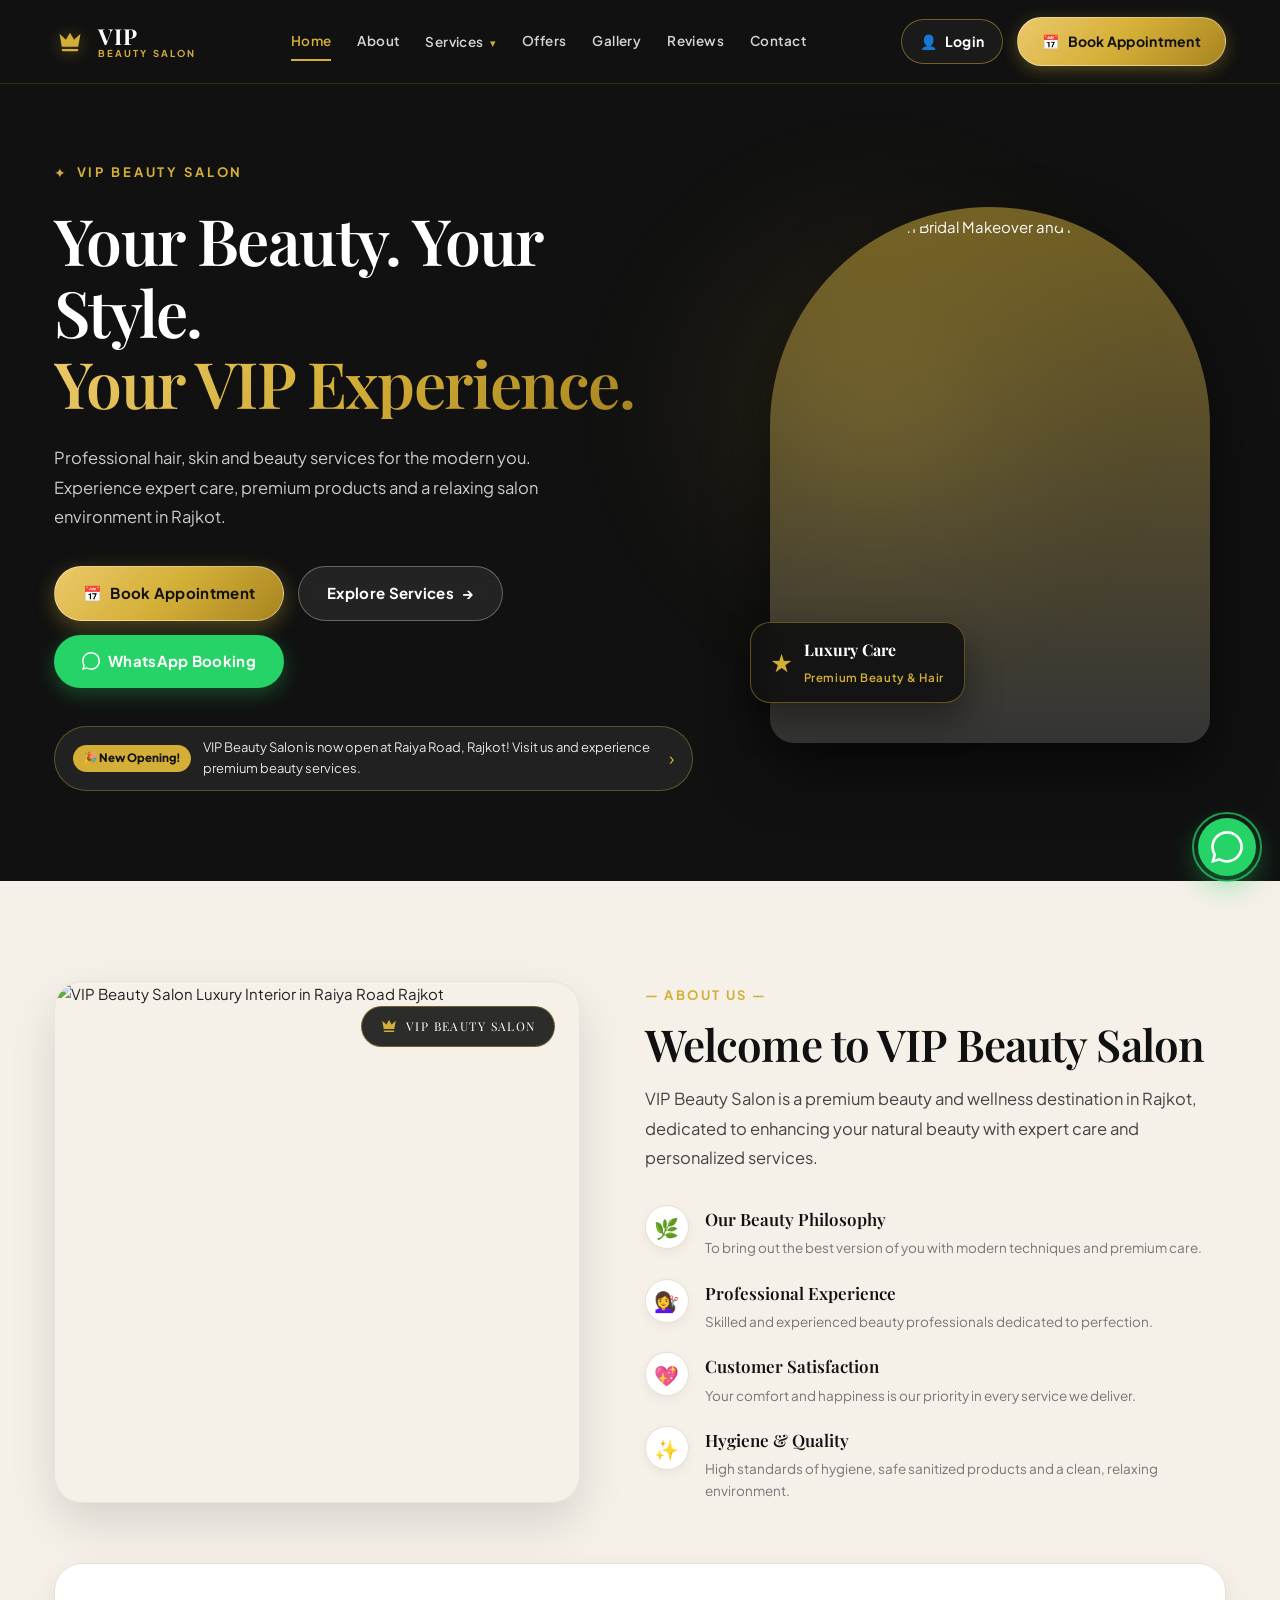
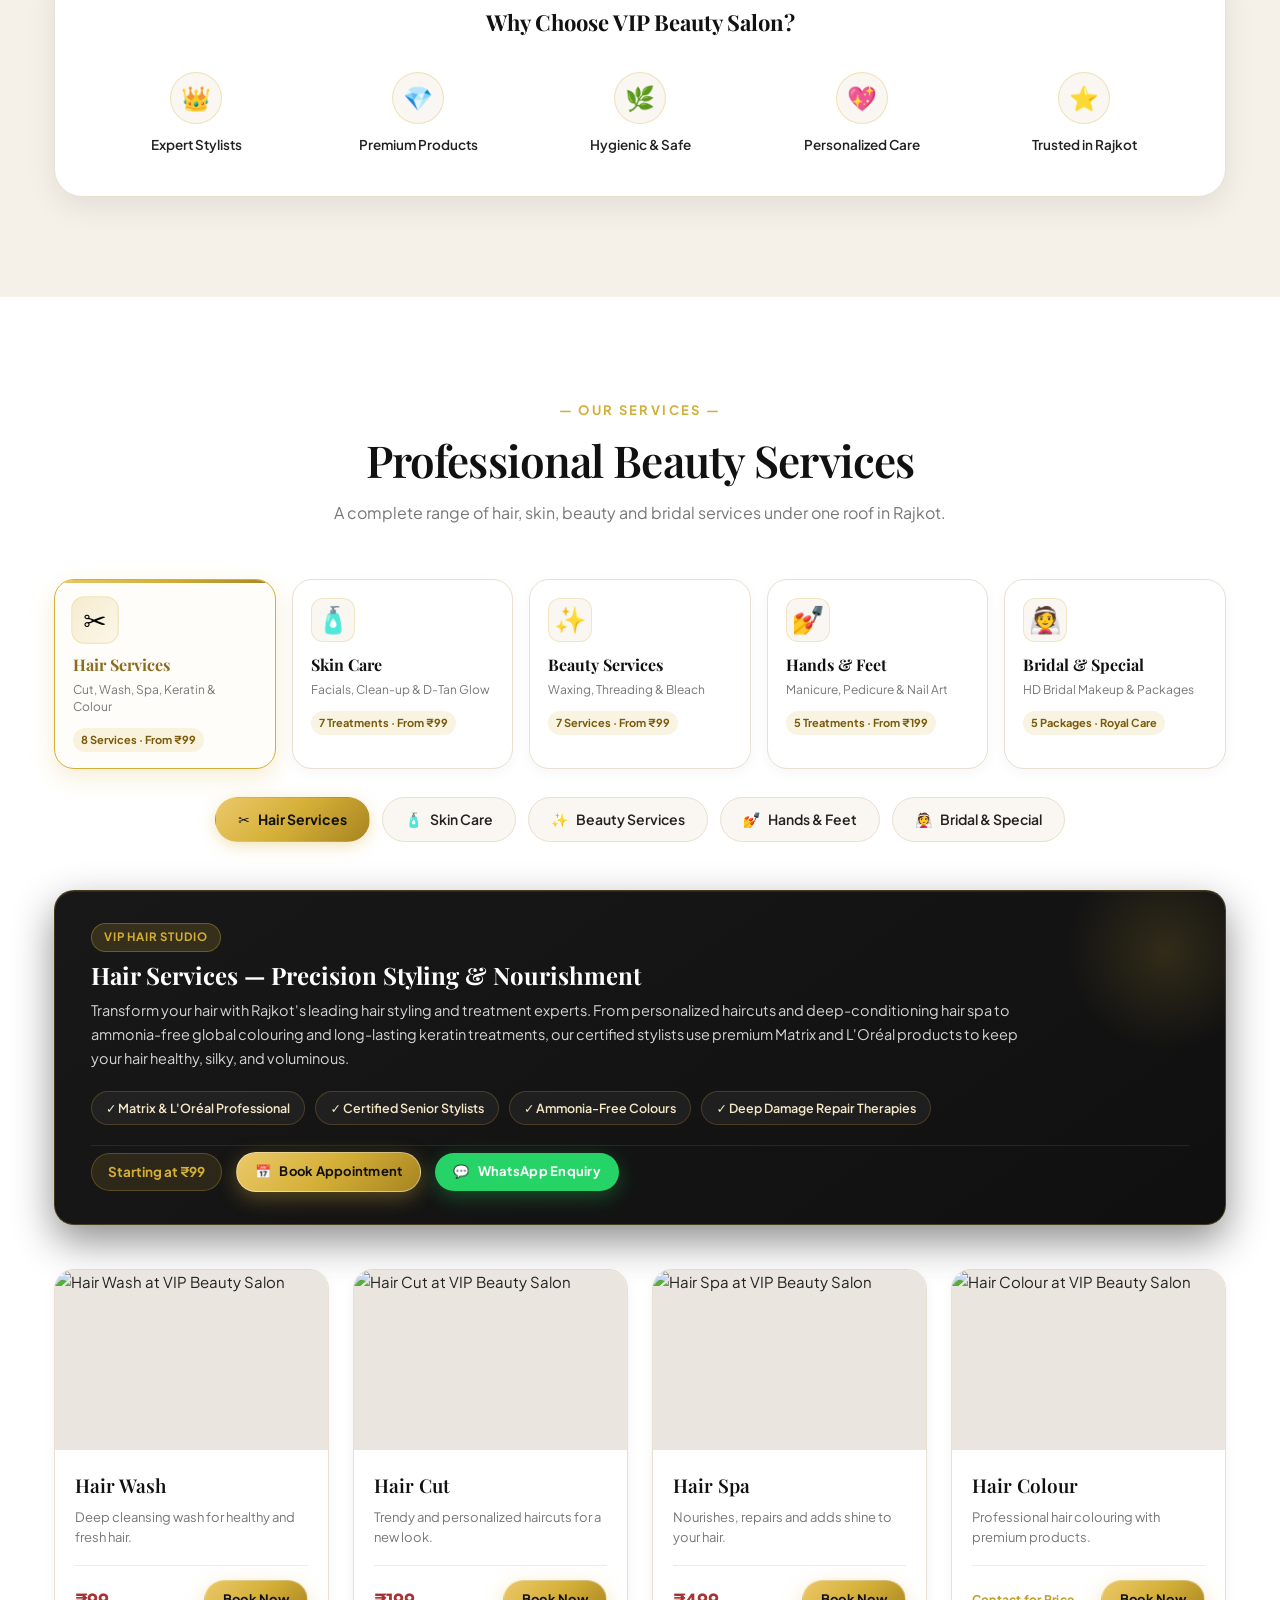
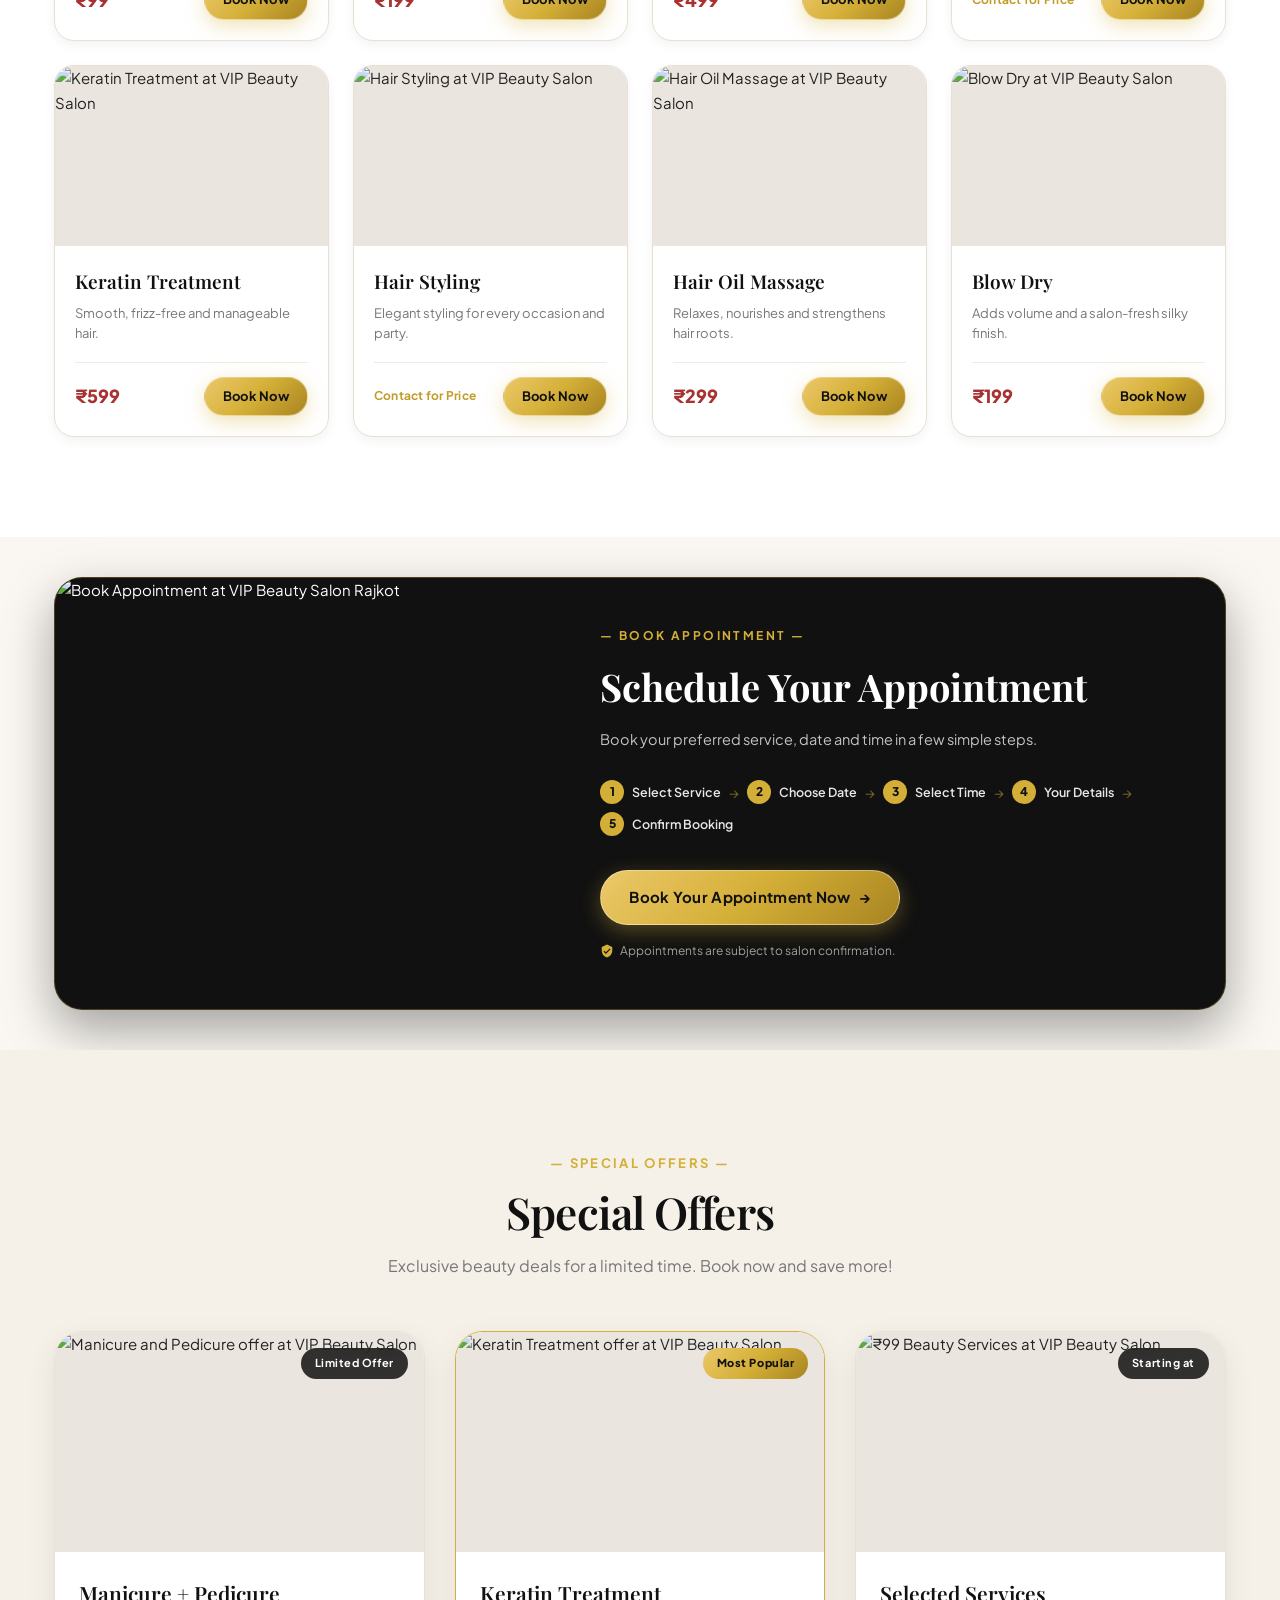
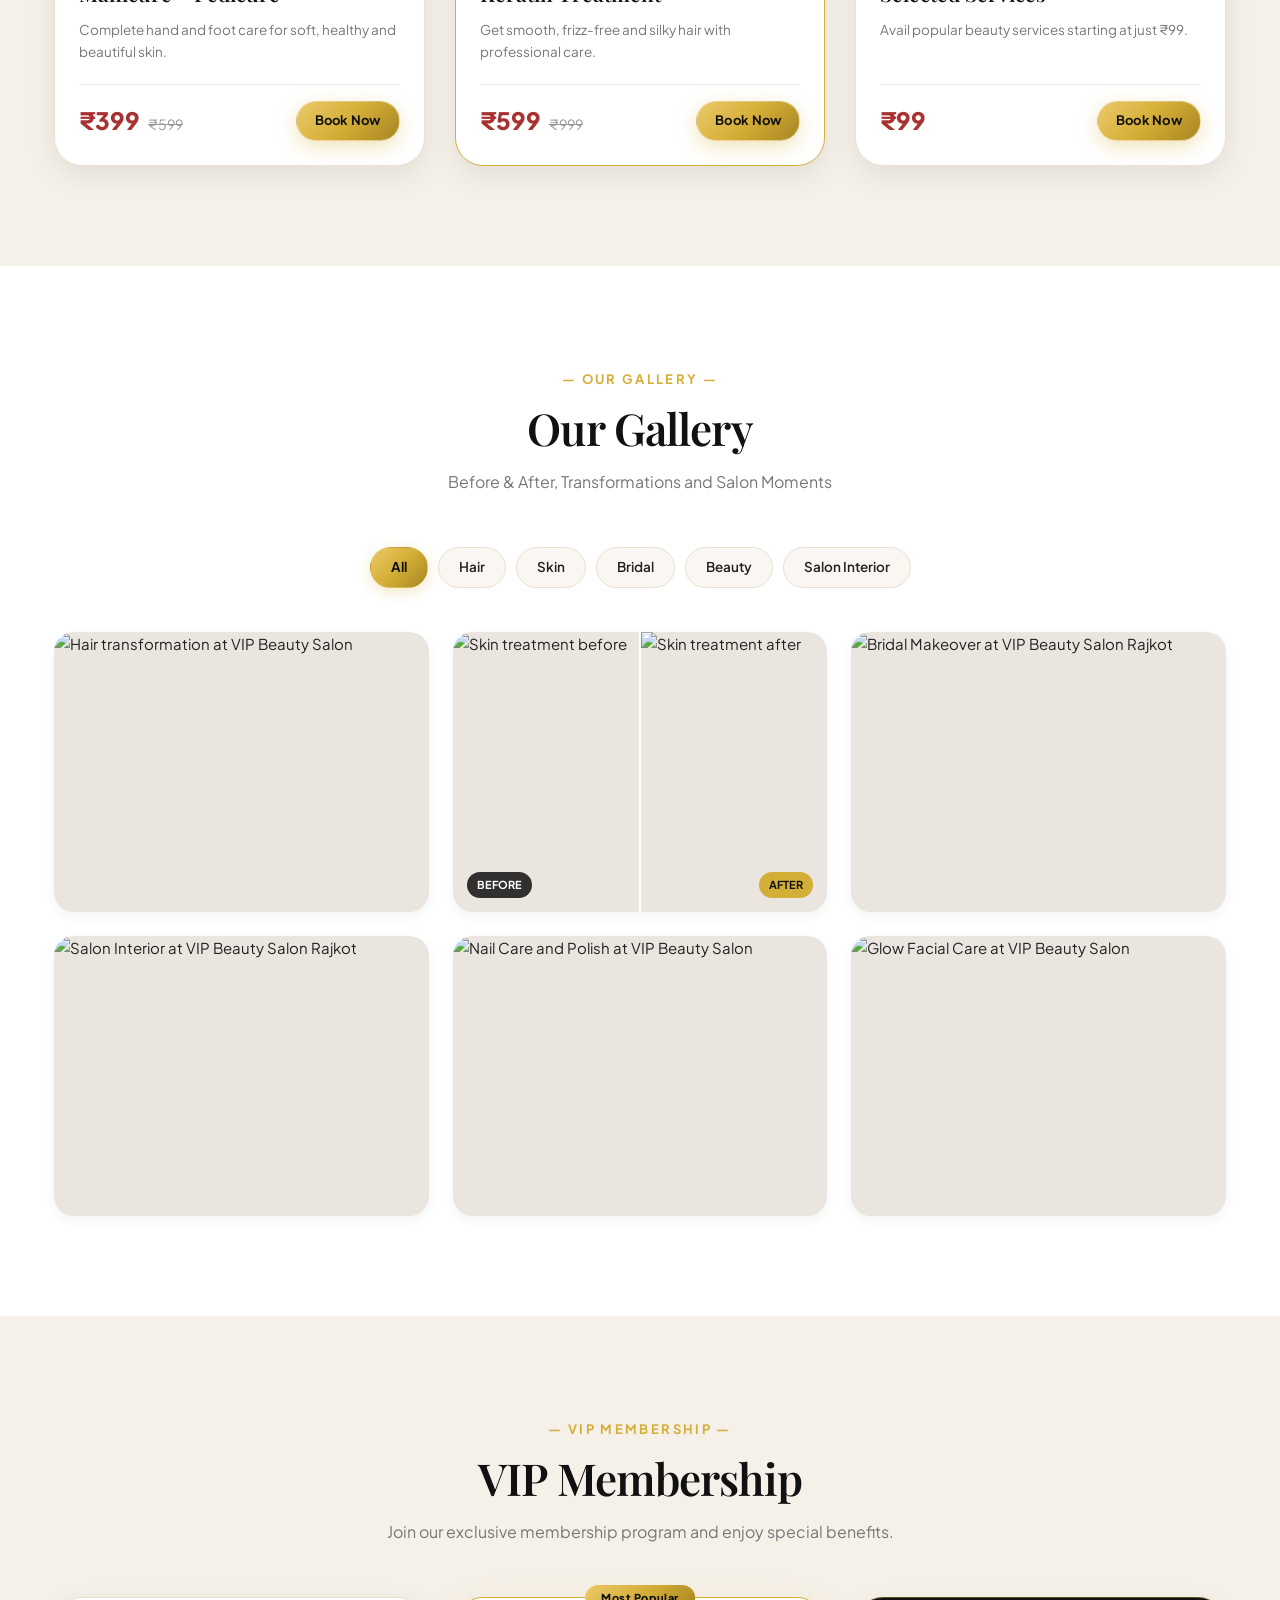
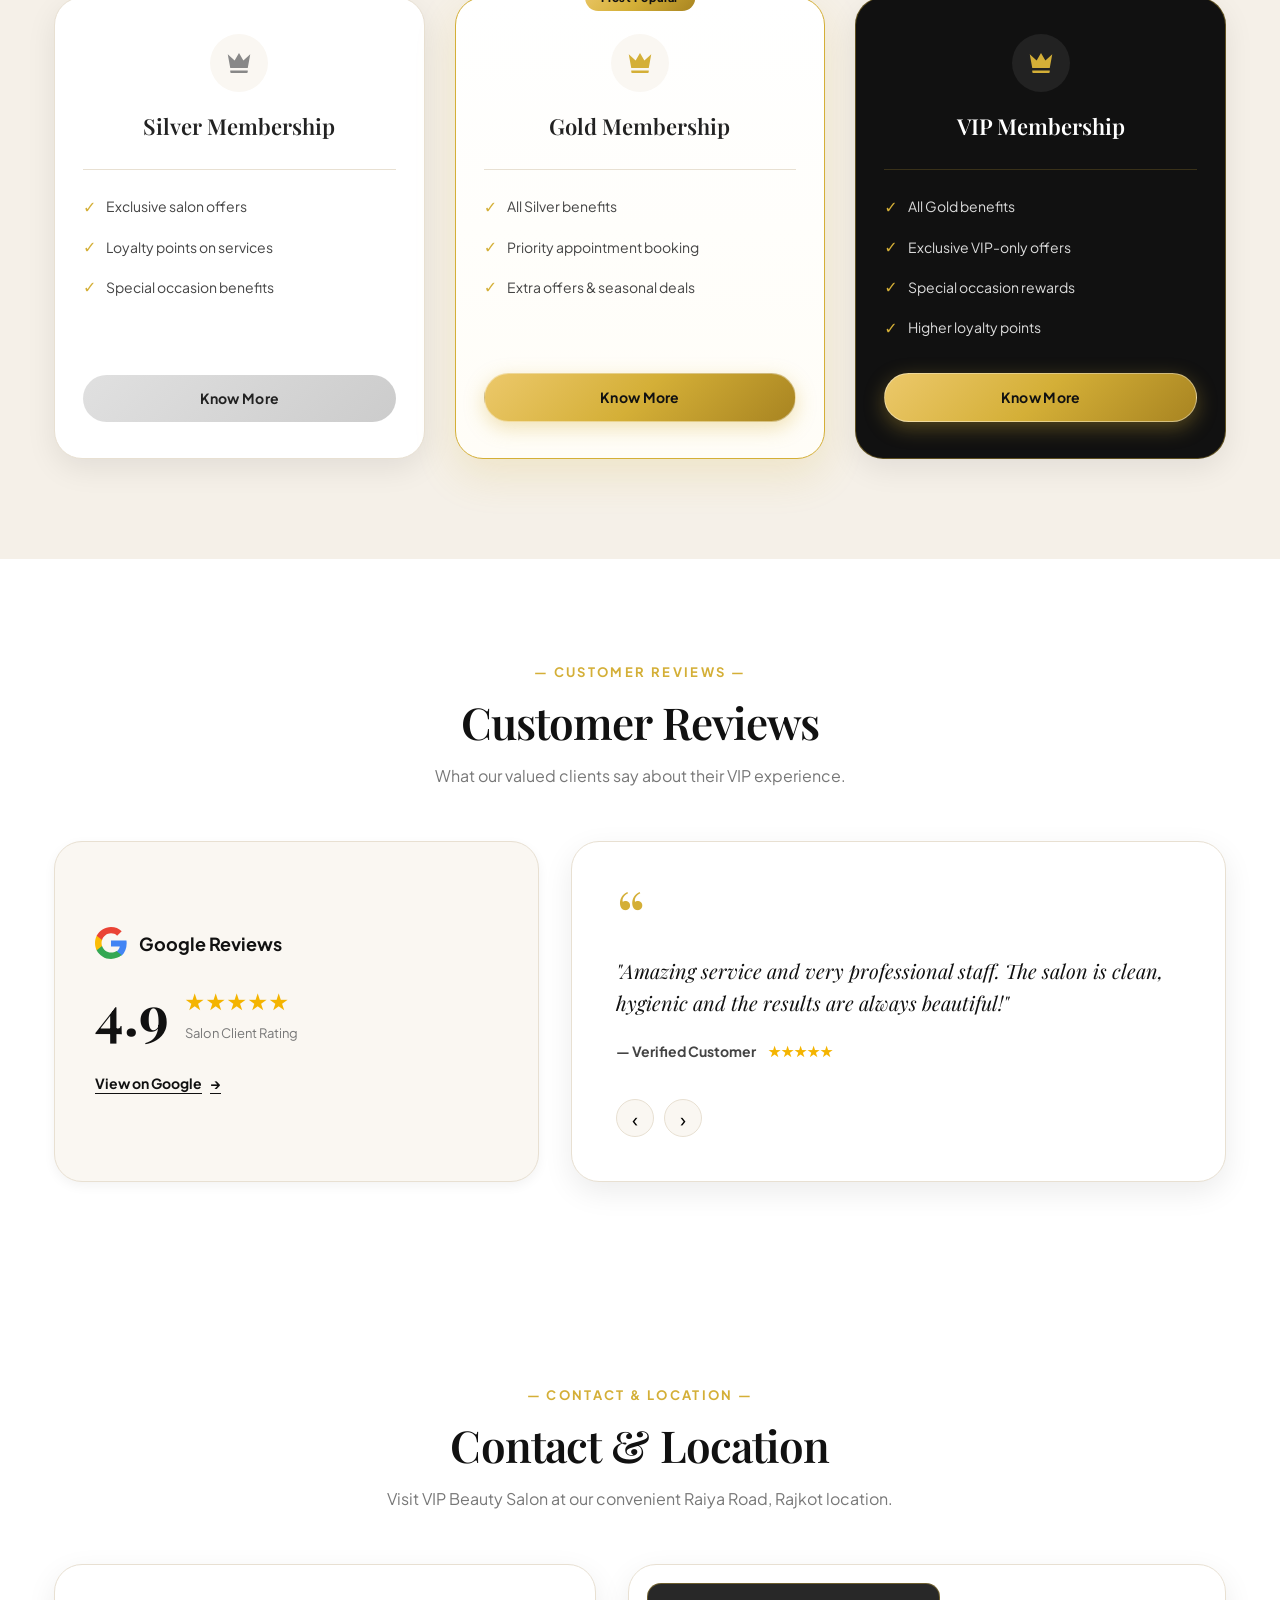
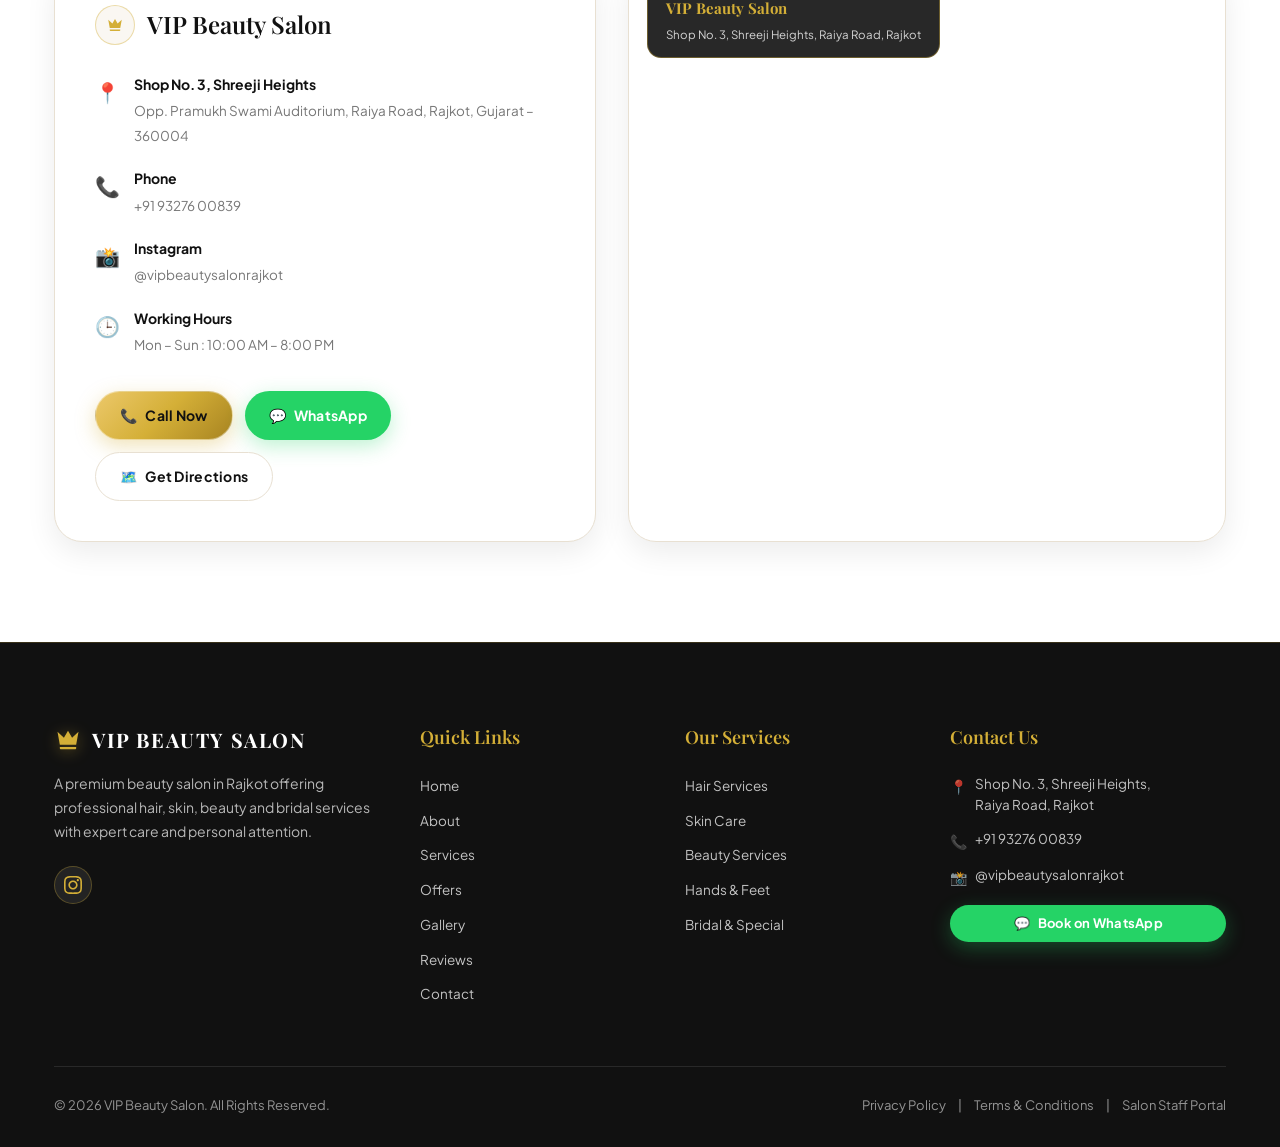
==== commit 38d9c8c4: "Add rich content, category explorer, and spotlight banners for Hair, Skin, Beauty, Hands & Feet, and" ====
--- a/index.html
+++ b/index.html
@@ -1,44 +1,34 @@
 <!DOCTYPE html>
 <html lang="en">
-
 <head>
   <meta charset="UTF-8">
   <meta name="viewport" content="width=device-width, initial-scale=1.0">
   <title>VIP Beauty Salon | Luxury Beauty & Hair Salon in Rajkot</title>
-  <meta name="description"
-    content="VIP Beauty Salon at Raiya Road, Rajkot offers luxury hair care, keratin treatment, bridal makeup, facial clean-up, manicure and pedicure at affordable prices. Book appointment online.">
-  <meta name="keywords"
-    content="VIP Beauty Salon, Salon in Rajkot, Beauty Parlour Raiya Road Rajkot, Keratin Treatment Rajkot, Hair Spa Rajkot, Bridal Makeup Rajkot, Manicure Pedicure Rajkot, Hair Wash ₹99">
+  <meta name="description" content="VIP Beauty Salon at Raiya Road, Rajkot offers luxury hair care, keratin treatment, bridal makeup, facial clean-up, manicure and pedicure at affordable prices. Book appointment online.">
+  <meta name="keywords" content="VIP Beauty Salon, Salon in Rajkot, Beauty Parlour Raiya Road Rajkot, Keratin Treatment Rajkot, Hair Spa Rajkot, Bridal Makeup Rajkot, Manicure Pedicure Rajkot, Hair Wash ₹99">
   <meta name="author" content="VIP Beauty Salon Rajkot">
   <meta name="robots" content="index, follow">
 
   <!-- Open Graph / Facebook -->
   <meta property="og:type" content="business.business">
   <meta property="og:title" content="VIP Beauty Salon | Your Beauty. Your Style. Your VIP Experience.">
-  <meta property="og:description"
-    content="Experience expert hair, skin and bridal beauty services at VIP Beauty Salon on Raiya Road, Rajkot. Special offers starting at ₹99.">
+  <meta property="og:description" content="Experience expert hair, skin and bridal beauty services at VIP Beauty Salon on Raiya Road, Rajkot. Special offers starting at ₹99.">
   <meta property="og:url" content="https://vip-beauty-salon-rajkot.vercel.app/">
-  <meta property="og:image"
-    content="https://images.unsplash.com/photo-1560066984-138dadb4c035?auto=format&fit=crop&w=1200&q=85">
+  <meta property="og:image" content="https://images.unsplash.com/photo-1560066984-138dadb4c035?auto=format&fit=crop&w=1200&q=85">
 
   <!-- Twitter Card -->
   <meta name="twitter:card" content="summary_large_image">
   <meta name="twitter:title" content="VIP Beauty Salon | Luxury Salon in Rajkot">
-  <meta name="twitter:description"
-    content="Professional hair, skin and bridal services at VIP Beauty Salon, Raiya Road, Rajkot.">
-  <meta name="twitter:image"
-    content="https://images.unsplash.com/photo-1560066984-138dadb4c035?auto=format&fit=crop&w=1200&q=85">
+  <meta name="twitter:description" content="Professional hair, skin and bridal services at VIP Beauty Salon, Raiya Road, Rajkot.">
+  <meta name="twitter:image" content="https://images.unsplash.com/photo-1560066984-138dadb4c035?auto=format&fit=crop&w=1200&q=85">
 
   <!-- Favicon / Brand Icon -->
-  <link rel="icon"
-    href="data:image/svg+xml,<svg xmlns='http://www.w3.org/2000/svg' viewBox='0 0 24 24' fill='%23D4AF37'><path d='M5 16L3 5l5.5 5L12 4l3.5 6L21 5l-2 11H5zm14 3c0 .6-.4 1-1 1H6c-.6 0-1-.4-1-1v-1h14v1z'/></svg>">
+  <link rel="icon" href="data:image/svg+xml,<svg xmlns='http://www.w3.org/2000/svg' viewBox='0 0 24 24' fill='%23D4AF37'><path d='M5 16L3 5l5.5 5L12 4l3.5 6L21 5l-2 11H5zm14 3c0 .6-.4 1-1 1H6c-.6 0-1-.4-1-1v-1h14v1z'/></svg>">
 
   <!-- Google Fonts: Playfair Display + Plus Jakarta Sans -->
   <link rel="preconnect" href="https://fonts.googleapis.com">
   <link rel="preconnect" href="https://fonts.gstatic.com" crossorigin>
-  <link
-    href="https://fonts.googleapis.com/css2?family=Playfair+Display:ital,wght@0,500;0,600;0,700;1,500;1,600&family=Plus+Jakarta+Sans:wght@300;400;500;600;700;800&display=swap"
-    rel="stylesheet">
+  <link href="https://fonts.googleapis.com/css2?family=Playfair+Display:ital,wght@0,500;0,600;0,700;1,500;1,600&family=Plus+Jakarta+Sans:wght@300;400;500;600;700;800&display=swap" rel="stylesheet">
 
   <link rel="stylesheet" href="styles.css">
 
@@ -79,7 +69,6 @@
   }
   </script>
 </head>
-
 <body>
 
   <!-- Sticky Luxury Navigation -->
@@ -88,7 +77,7 @@
       <a class="nav-brand" href="#home" aria-label="VIP Beauty Salon Home">
         <div class="brand-crest">
           <svg class="crown-svg" viewBox="0 0 24 24" fill="currentColor">
-            <path d="M5 16L3 5l5.5 5L12 4l3.5 6L21 5l-2 11H5zm14 3c0 .6-.4 1-1 1H6c-.6 0-1-.4-1-1v-1h14v1z" />
+            <path d="M5 16L3 5l5.5 5L12 4l3.5 6L21 5l-2 11H5zm14 3c0 .6-.4 1-1 1H6c-.6 0-1-.4-1-1v-1h14v1z"/>
           </svg>
         </div>
         <div class="brand-text">
@@ -187,8 +176,7 @@
             <span class="hero-heading-gold">Your VIP Experience.</span>
           </h1>
           <p class="hero-description">
-            Professional hair, skin and beauty services for the modern you. Experience expert care, premium products and
-            a relaxing salon environment in Rajkot.
+            Professional hair, skin and beauty services for the modern you. Experience expert care, premium products and a relaxing salon environment in Rajkot.
           </p>
 
           <div class="hero-buttons">
@@ -198,31 +186,25 @@
             <a class="btn btn-outline-light btn-lg" href="#services">
               Explore Services <span class="btn-arrow">→</span>
             </a>
-            <a class="btn btn-whatsapp btn-lg" target="_blank" rel="noopener"
-              href="https://wa.me/919327600839?text=Hello%20VIP%20Beauty%20Salon!%20I%20would%20like%20to%20enquire%20about%20your%20salon%20services%20and%20book%20an%20appointment.">
+            <a class="btn btn-whatsapp btn-lg" target="_blank" rel="noopener" href="https://wa.me/919327600839?text=Hello%20VIP%20Beauty%20Salon!%20I%20would%20like%20to%20enquire%20about%20your%20salon%20services%20and%20book%20an%20appointment.">
               <svg class="wa-icon" viewBox="0 0 24 24" fill="currentColor">
-                <path
-                  d="M.057 24l1.687-6.163c-1.041-1.804-1.588-3.849-1.587-5.946.003-6.556 5.338-11.891 11.893-11.891 3.181.001 6.167 1.24 8.413 3.488 2.245 2.248 3.481 5.236 3.48 8.414-.003 6.557-5.338 11.892-11.893 11.892-1.99-.001-3.951-.5-5.688-1.448l-6.305 1.654zm6.597-3.807c1.676.995 3.276 1.591 5.392 1.592 5.448 0 9.886-4.434 9.889-9.885.002-5.462-4.415-9.89-9.881-9.892-5.452 0-9.887 4.434-9.889 9.884-.001 2.225.651 3.891 1.746 5.634l-.999 3.648 3.742-.981z" />
+                <path d="M.057 24l1.687-6.163c-1.041-1.804-1.588-3.849-1.587-5.946.003-6.556 5.338-11.891 11.893-11.891 3.181.001 6.167 1.24 8.413 3.488 2.245 2.248 3.481 5.236 3.48 8.414-.003 6.557-5.338 11.892-11.893 11.892-1.99-.001-3.951-.5-5.688-1.448l-6.305 1.654zm6.597-3.807c1.676.995 3.276 1.591 5.392 1.592 5.448 0 9.886-4.434 9.889-9.885.002-5.462-4.415-9.89-9.881-9.892-5.452 0-9.887 4.434-9.889 9.884-.001 2.225.651 3.891 1.746 5.634l-.999 3.648 3.742-.981z"/>
               </svg>
               WhatsApp Booking
             </a>
           </div>
 
           <!-- Announcement Pill -->
-          <div class="hero-announcement"
-            onclick="document.getElementById('location').scrollIntoView({behavior: 'smooth'})">
+          <div class="hero-announcement" onclick="document.getElementById('location').scrollIntoView({behavior: 'smooth'})">
             <span class="announcement-badge">🎉 New Opening!</span>
-            <span class="announcement-text">VIP Beauty Salon is now open at Raiya Road, Rajkot! Visit us and experience
-              premium beauty services.</span>
+            <span class="announcement-text">VIP Beauty Salon is now open at Raiya Road, Rajkot! Visit us and experience premium beauty services.</span>
             <span class="announcement-arrow">›</span>
           </div>
         </div>
 
         <div class="hero-visual">
           <div class="hero-image-wrapper">
-            <img class="hero-img"
-              src="https://images.unsplash.com/photo-1617627143750-d86bc21e42bb?auto=format&fit=crop&w=800&q=80"
-              alt="VIP Beauty Salon Bridal Makeover and Hair Styling in Rajkot" loading="eager">
+            <img class="hero-img" src="https://images.unsplash.com/photo-1617627143750-d86bc21e42bb?auto=format&fit=crop&w=800&q=80" alt="VIP Beauty Salon Bridal Makeover and Hair Styling in Rajkot" loading="eager">
             <div class="hero-card-glow"></div>
             <div class="hero-floating-tag">
               <span class="floating-gold-star">★</span>
@@ -242,11 +224,10 @@
         <div class="about-grid">
           <div class="about-image-col">
             <div class="about-image-card">
-              <img src="https://images.unsplash.com/photo-1560066984-138dadb4c035?auto=format&fit=crop&w=900&q=80"
-                alt="VIP Beauty Salon Luxury Interior in Raiya Road Rajkot" loading="lazy">
+              <img src="https://images.unsplash.com/photo-1560066984-138dadb4c035?auto=format&fit=crop&w=900&q=80" alt="VIP Beauty Salon Luxury Interior in Raiya Road Rajkot" loading="lazy">
               <div class="about-logo-overlay">
                 <svg class="crown-svg-small" viewBox="0 0 24 24" fill="currentColor">
-                  <path d="M5 16L3 5l5.5 5L12 4l3.5 6L21 5l-2 11H5zm14 3c0 .6-.4 1-1 1H6c-.6 0-1-.4-1-1v-1h14v1z" />
+                  <path d="M5 16L3 5l5.5 5L12 4l3.5 6L21 5l-2 11H5zm14 3c0 .6-.4 1-1 1H6c-.6 0-1-.4-1-1v-1h14v1z"/>
                 </svg>
                 <span>VIP BEAUTY SALON</span>
               </div>
@@ -257,8 +238,7 @@
             <div class="section-tag">— About Us —</div>
             <h2 class="section-title">Welcome to VIP Beauty Salon</h2>
             <p class="about-lead">
-              VIP Beauty Salon is a premium beauty and wellness destination in Rajkot, dedicated to enhancing your
-              natural beauty with expert care and personalized services.
+              VIP Beauty Salon is a premium beauty and wellness destination in Rajkot, dedicated to enhancing your natural beauty with expert care and personalized services.
             </p>
 
             <div class="about-features-list">
@@ -332,8 +312,7 @@
         <div class="section-header text-center">
           <div class="section-tag">— Our Services —</div>
           <h2 class="section-title">Professional Beauty Services</h2>
-          <p class="section-subtitle">A complete range of hair, skin, beauty and bridal services under one roof in
-            Rajkot.</p>
+          <p class="section-subtitle">A complete range of hair, skin, beauty and bridal services under one roof in Rajkot.</p>
         </div>
 
         <!-- Visual Category Explorer Cards -->
@@ -343,7 +322,7 @@
             <div class="cat-card-body">
               <h3 class="cat-card-title">Hair Services</h3>
               <p class="cat-card-sub">Cut, Wash, Spa, Keratin & Colour</p>
-              <span class="cat-card-badge">8 Services </span>
+              <span class="cat-card-badge">8 Services · From ₹99</span>
             </div>
           </button>
           <button class="category-explorer-card" data-category="skin" type="button" aria-selected="false">
@@ -351,7 +330,7 @@
             <div class="cat-card-body">
               <h3 class="cat-card-title">Skin Care</h3>
               <p class="cat-card-sub">Facials, Clean-up & D-Tan Glow</p>
-              <span class="cat-card-badge">7 Treatments</span>
+              <span class="cat-card-badge">7 Treatments · From ₹99</span>
             </div>
           </button>
           <button class="category-explorer-card" data-category="beauty" type="button" aria-selected="false">
@@ -359,7 +338,7 @@
             <div class="cat-card-body">
               <h3 class="cat-card-title">Beauty Services</h3>
               <p class="cat-card-sub">Waxing, Threading & Bleach</p>
-              <span class="cat-card-badge">7 Services</span>
+              <span class="cat-card-badge">7 Services · From ₹99</span>
             </div>
           </button>
           <button class="category-explorer-card" data-category="hands-feet" type="button" aria-selected="false">
@@ -367,7 +346,7 @@
             <div class="cat-card-body">
               <h3 class="cat-card-title">Hands & Feet</h3>
               <p class="cat-card-sub">Manicure, Pedicure & Nail Art</p>
-              <span class="cat-card-badge">5 Treatments</span>
+              <span class="cat-card-badge">5 Treatments · From ₹199</span>
             </div>
           </button>
           <button class="category-explorer-card" data-category="bridal" type="button" aria-selected="false">
@@ -404,13 +383,9 @@
           <div class="category-spotlight-inner">
             <div class="category-spotlight-header">
               <div class="category-spotlight-tag" id="spotlight-badge">VIP Hair Studio</div>
-              <h3 class="category-spotlight-title" id="spotlight-title">Hair Services — Precision Styling & Nourishment
-              </h3>
+              <h3 class="category-spotlight-title" id="spotlight-title">Hair Services — Precision Styling & Nourishment</h3>
               <p class="category-spotlight-desc" id="spotlight-desc">
-                Transform your hair with Rajkot's leading hair styling and treatment experts. From personalized haircuts
-                and deep-conditioning hair spa to ammonia-free global colouring and long-lasting keratin treatments, our
-                certified stylists use premium Matrix and L'Oréal products to keep your hair healthy, silky, and
-                voluminous.
+                Transform your hair with Rajkot's leading hair styling and treatment experts. From personalized haircuts and deep-conditioning hair spa to ammonia-free global colouring and long-lasting keratin treatments, our certified stylists use premium Matrix and L'Oréal products to keep your hair healthy, silky, and voluminous.
               </p>
             </div>
             <div class="category-spotlight-features" id="spotlight-features">
@@ -424,8 +399,7 @@
               <button class="btn btn-gold btn-sm" id="spotlight-book-btn" onclick="openBookingModal('Hair Services')">
                 <span class="btn-icon">📅</span> Book Appointment
               </button>
-              <a class="btn btn-whatsapp btn-sm" id="spotlight-wa-btn" target="_blank" rel="noopener"
-                href="https://wa.me/919327600839?text=Hello%20VIP%20Beauty%20Salon!%20I%20would%20like%20to%20enquire%20about%20your%20Hair%20Services%20(Cut,%20Spa,%20Keratin,%20Colour).">
+              <a class="btn btn-whatsapp btn-sm" id="spotlight-wa-btn" target="_blank" rel="noopener" href="https://wa.me/919327600839?text=Hello%20VIP%20Beauty%20Salon!%20I%20would%20like%20to%20enquire%20about%20your%20Hair%20Services%20(Cut,%20Spa,%20Keratin,%20Colour).">
                 <span class="btn-icon">💬</span> WhatsApp Enquiry
               </a>
             </div>
@@ -437,8 +411,7 @@
           <!-- HAIR SERVICES (Active by default) -->
           <div class="service-card" data-category="hair">
             <div class="service-img-wrap">
-              <img src="https://images.unsplash.com/photo-1582095133179-bfd08e2fc6b3?auto=format&fit=crop&w=600&q=80"
-                alt="Hair Wash at VIP Beauty Salon" loading="lazy">
+              <img src="https://images.unsplash.com/photo-1582095133179-bfd08e2fc6b3?auto=format&fit=crop&w=600&q=80" alt="Hair Wash at VIP Beauty Salon" loading="lazy">
             </div>
             <div class="service-content">
               <h3 class="service-title">Hair Wash</h3>
@@ -452,8 +425,7 @@
 
           <div class="service-card" data-category="hair">
             <div class="service-img-wrap">
-              <img src="https://images.unsplash.com/photo-1562322140-8baeececf3df?auto=format&fit=crop&w=600&q=80"
-                alt="Hair Cut at VIP Beauty Salon" loading="lazy">
+              <img src="https://images.unsplash.com/photo-1562322140-8baeececf3df?auto=format&fit=crop&w=600&q=80" alt="Hair Cut at VIP Beauty Salon" loading="lazy">
             </div>
             <div class="service-content">
               <h3 class="service-title">Hair Cut</h3>
@@ -467,8 +439,7 @@
 
           <div class="service-card" data-category="hair">
             <div class="service-img-wrap">
-              <img src="https://images.unsplash.com/photo-1519699047748-de8e457a634e?auto=format&fit=crop&w=600&q=80"
-                alt="Hair Spa at VIP Beauty Salon" loading="lazy">
+              <img src="https://images.unsplash.com/photo-1519699047748-de8e457a634e?auto=format&fit=crop&w=600&q=80" alt="Hair Spa at VIP Beauty Salon" loading="lazy">
             </div>
             <div class="service-content">
               <h3 class="service-title">Hair Spa</h3>
@@ -482,8 +453,7 @@
 
           <div class="service-card" data-category="hair">
             <div class="service-img-wrap">
-              <img src="https://images.unsplash.com/photo-1605497788044-5a32c7078486?auto=format&fit=crop&w=600&q=80"
-                alt="Hair Colour at VIP Beauty Salon" loading="lazy">
+              <img src="https://images.unsplash.com/photo-1605497788044-5a32c7078486?auto=format&fit=crop&w=600&q=80" alt="Hair Colour at VIP Beauty Salon" loading="lazy">
             </div>
             <div class="service-content">
               <h3 class="service-title">Hair Colour</h3>
@@ -497,8 +467,7 @@
 
           <div class="service-card" data-category="hair">
             <div class="service-img-wrap">
-              <img src="https://images.unsplash.com/photo-1560869713-7d0a29430803?auto=format&fit=crop&w=600&q=80"
-                alt="Keratin Treatment at VIP Beauty Salon" loading="lazy">
+              <img src="https://images.unsplash.com/photo-1560869713-7d0a29430803?auto=format&fit=crop&w=600&q=80" alt="Keratin Treatment at VIP Beauty Salon" loading="lazy">
             </div>
             <div class="service-content">
               <h3 class="service-title">Keratin Treatment</h3>
@@ -512,8 +481,7 @@
 
           <div class="service-card" data-category="hair">
             <div class="service-img-wrap">
-              <img src="https://images.unsplash.com/photo-1595476108010-b4d1f102b1b1?auto=format&fit=crop&w=600&q=80"
-                alt="Hair Styling at VIP Beauty Salon" loading="lazy">
+              <img src="https://images.unsplash.com/photo-1595476108010-b4d1f102b1b1?auto=format&fit=crop&w=600&q=80" alt="Hair Styling at VIP Beauty Salon" loading="lazy">
             </div>
             <div class="service-content">
               <h3 class="service-title">Hair Styling</h3>
@@ -527,8 +495,7 @@
 
           <div class="service-card" data-category="hair">
             <div class="service-img-wrap">
-              <img src="https://images.unsplash.com/photo-1540555700478-4be289fbecef?auto=format&fit=crop&w=600&q=80"
-                alt="Hair Oil Massage at VIP Beauty Salon" loading="lazy">
+              <img src="https://images.unsplash.com/photo-1540555700478-4be289fbecef?auto=format&fit=crop&w=600&q=80" alt="Hair Oil Massage at VIP Beauty Salon" loading="lazy">
             </div>
             <div class="service-content">
               <h3 class="service-title">Hair Oil Massage</h3>
@@ -542,8 +509,7 @@
 
           <div class="service-card" data-category="hair">
             <div class="service-img-wrap">
-              <img src="https://images.unsplash.com/photo-1527799820374-dcf8d9d4a388?auto=format&fit=crop&w=600&q=80"
-                alt="Blow Dry at VIP Beauty Salon" loading="lazy">
+              <img src="https://images.unsplash.com/photo-1527799820374-dcf8d9d4a388?auto=format&fit=crop&w=600&q=80" alt="Blow Dry at VIP Beauty Salon" loading="lazy">
             </div>
             <div class="service-content">
               <h3 class="service-title">Blow Dry</h3>
@@ -558,8 +524,7 @@
           <!-- SKIN CARE -->
           <div class="service-card" data-category="skin" style="display: none;">
             <div class="service-img-wrap">
-              <img src="https://images.unsplash.com/photo-1570172619644-dfd03ed5d881?auto=format&fit=crop&w=600&q=80"
-                alt="Clean-up at VIP Beauty Salon" loading="lazy">
+              <img src="https://images.unsplash.com/photo-1570172619644-dfd03ed5d881?auto=format&fit=crop&w=600&q=80" alt="Clean-up at VIP Beauty Salon" loading="lazy">
             </div>
             <div class="service-content">
               <h3 class="service-title">Clean-up</h3>
@@ -573,8 +538,7 @@
 
           <div class="service-card" data-category="skin" style="display: none;">
             <div class="service-img-wrap">
-              <img src="https://images.unsplash.com/photo-1512496015851-a90fb38ba796?auto=format&fit=crop&w=600&q=80"
-                alt="Facial Treatment at VIP Beauty Salon" loading="lazy">
+              <img src="https://images.unsplash.com/photo-1512496015851-a90fb38ba796?auto=format&fit=crop&w=600&q=80" alt="Facial Treatment at VIP Beauty Salon" loading="lazy">
             </div>
             <div class="service-content">
               <h3 class="service-title">Facial</h3>
@@ -588,8 +552,7 @@
 
           <div class="service-card" data-category="skin" style="display: none;">
             <div class="service-img-wrap">
-              <img src="https://images.unsplash.com/photo-1508214751196-bcfd4ca60f91?auto=format&fit=crop&w=600&q=80"
-                alt="D-Tan Treatment at VIP Beauty Salon" loading="lazy">
+              <img src="https://images.unsplash.com/photo-1508214751196-bcfd4ca60f91?auto=format&fit=crop&w=600&q=80" alt="D-Tan Treatment at VIP Beauty Salon" loading="lazy">
             </div>
             <div class="service-content">
               <h3 class="service-title">D-Tan</h3>
@@ -603,8 +566,7 @@
 
           <div class="service-card" data-category="skin" style="display: none;">
             <div class="service-img-wrap">
-              <img src="https://images.unsplash.com/photo-1516975080664-ed2fc6a32937?auto=format&fit=crop&w=600&q=80"
-                alt="Bleach Service at VIP Beauty Salon" loading="lazy">
+              <img src="https://images.unsplash.com/photo-1516975080664-ed2fc6a32937?auto=format&fit=crop&w=600&q=80" alt="Bleach Service at VIP Beauty Salon" loading="lazy">
             </div>
             <div class="service-content">
               <h3 class="service-title">Bleach</h3>
@@ -618,8 +580,7 @@
 
           <div class="service-card" data-category="skin" style="display: none;">
             <div class="service-img-wrap">
-              <img src="https://images.unsplash.com/photo-1596704017254-9b121068fb31?auto=format&fit=crop&w=600&q=80"
-                alt="Skin Treatments at VIP Beauty Salon" loading="lazy">
+              <img src="https://images.unsplash.com/photo-1596704017254-9b121068fb31?auto=format&fit=crop&w=600&q=80" alt="Skin Treatments at VIP Beauty Salon" loading="lazy">
             </div>
             <div class="service-content">
               <h3 class="service-title">Skin Treatments</h3>
@@ -633,8 +594,7 @@
 
           <div class="service-card" data-category="skin" style="display: none;">
             <div class="service-img-wrap">
-              <img src="https://images.unsplash.com/photo-1570172619644-dfd03ed5d881?auto=format&fit=crop&w=600&q=80"
-                alt="Fruit Glow Facial at VIP Beauty Salon" loading="lazy">
+              <img src="https://images.unsplash.com/photo-1570172619644-dfd03ed5d881?auto=format&fit=crop&w=600&q=80" alt="Fruit Glow Facial at VIP Beauty Salon" loading="lazy">
             </div>
             <div class="service-content">
               <h3 class="service-title">Fruit Glow Facial</h3>
@@ -648,16 +608,14 @@
 
           <div class="service-card" data-category="skin" style="display: none;">
             <div class="service-img-wrap">
-              <img src="https://images.unsplash.com/photo-1512496015851-a90fb38ba796?auto=format&fit=crop&w=600&q=80"
-                alt="Diamond Hydra Glow Facial at VIP Beauty Salon" loading="lazy">
+              <img src="https://images.unsplash.com/photo-1512496015851-a90fb38ba796?auto=format&fit=crop&w=600&q=80" alt="Diamond Hydra Glow Facial at VIP Beauty Salon" loading="lazy">
             </div>
             <div class="service-content">
               <h3 class="service-title">Diamond Hydra Glow Facial</h3>
               <p class="service-desc">Luxury derma deep hydration, collagen boost and luminous glass skin glow.</p>
               <div class="service-footer">
                 <span class="service-price">₹899</span>
-                <button class="btn btn-gold btn-sm" onclick="openBookingModal('Diamond Hydra Glow Facial')">Book
-                  Now</button>
+                <button class="btn btn-gold btn-sm" onclick="openBookingModal('Diamond Hydra Glow Facial')">Book Now</button>
               </div>
             </div>
           </div>
@@ -665,8 +623,7 @@
           <!-- BEAUTY SERVICES -->
           <div class="service-card" data-category="beauty" style="display: none;">
             <div class="service-img-wrap">
-              <img src="https://images.unsplash.com/photo-1544161515-4ab6ce6db874?auto=format&fit=crop&w=600&q=80"
-                alt="Waxing at VIP Beauty Salon" loading="lazy">
+              <img src="https://images.unsplash.com/photo-1544161515-4ab6ce6db874?auto=format&fit=crop&w=600&q=80" alt="Waxing at VIP Beauty Salon" loading="lazy">
             </div>
             <div class="service-content">
               <h3 class="service-title">Waxing</h3>
@@ -680,8 +637,7 @@
 
           <div class="service-card" data-category="beauty" style="display: none;">
             <div class="service-img-wrap">
-              <img src="https://images.unsplash.com/photo-1583001931096-959e9a1a6223?auto=format&fit=crop&w=600&q=80"
-                alt="Threading at VIP Beauty Salon" loading="lazy">
+              <img src="https://images.unsplash.com/photo-1583001931096-959e9a1a6223?auto=format&fit=crop&w=600&q=80" alt="Threading at VIP Beauty Salon" loading="lazy">
             </div>
             <div class="service-content">
               <h3 class="service-title">Threading</h3>
@@ -695,8 +651,7 @@
 
           <div class="service-card" data-category="beauty" style="display: none;">
             <div class="service-img-wrap">
-              <img src="https://images.unsplash.com/photo-1597225244660-1cd128c64284?auto=format&fit=crop&w=600&q=80"
-                alt="Eyebrow Shaping at VIP Beauty Salon" loading="lazy">
+              <img src="https://images.unsplash.com/photo-1597225244660-1cd128c64284?auto=format&fit=crop&w=600&q=80" alt="Eyebrow Shaping at VIP Beauty Salon" loading="lazy">
             </div>
             <div class="service-content">
               <h3 class="service-title">Eyebrow</h3>
@@ -710,8 +665,7 @@
 
           <div class="service-card" data-category="beauty" style="display: none;">
             <div class="service-img-wrap">
-              <img src="https://images.unsplash.com/photo-1515377905703-c4788e51af15?auto=format&fit=crop&w=600&q=80"
-                alt="Upper Lip Threading at VIP Beauty Salon" loading="lazy">
+              <img src="https://images.unsplash.com/photo-1515377905703-c4788e51af15?auto=format&fit=crop&w=600&q=80" alt="Upper Lip Threading at VIP Beauty Salon" loading="lazy">
             </div>
             <div class="service-content">
               <h3 class="service-title">Upper Lip</h3>
@@ -725,8 +679,7 @@
 
           <div class="service-card" data-category="beauty" style="display: none;">
             <div class="service-img-wrap">
-              <img src="https://images.unsplash.com/photo-1487412720507-e7ab37603c6f?auto=format&fit=crop&w=600&q=80"
-                alt="Bleach Shiner at VIP Beauty Salon" loading="lazy">
+              <img src="https://images.unsplash.com/photo-1487412720507-e7ab37603c6f?auto=format&fit=crop&w=600&q=80" alt="Bleach Shiner at VIP Beauty Salon" loading="lazy">
             </div>
             <div class="service-content">
               <h3 class="service-title">Bleach / Shiner</h3>
@@ -740,24 +693,21 @@
 
           <div class="service-card" data-category="beauty" style="display: none;">
             <div class="service-img-wrap">
-              <img src="https://images.unsplash.com/photo-1544161515-4ab6ce6db874?auto=format&fit=crop&w=600&q=80"
-                alt="Full Arms and Underarms Waxing at VIP Beauty Salon" loading="lazy">
+              <img src="https://images.unsplash.com/photo-1544161515-4ab6ce6db874?auto=format&fit=crop&w=600&q=80" alt="Full Arms and Underarms Waxing at VIP Beauty Salon" loading="lazy">
             </div>
             <div class="service-content">
               <h3 class="service-title">Full Arms & Underarms Waxing</h3>
               <p class="service-desc">Ultra-hygienic strip waxing with soothing post-wax aloe vera cooling lotion.</p>
               <div class="service-footer">
                 <span class="service-price">₹149</span>
-                <button class="btn btn-gold btn-sm" onclick="openBookingModal('Full Arms & Underarms Waxing')">Book
-                  Now</button>
+                <button class="btn btn-gold btn-sm" onclick="openBookingModal('Full Arms & Underarms Waxing')">Book Now</button>
               </div>
             </div>
           </div>
 
           <div class="service-card" data-category="beauty" style="display: none;">
             <div class="service-img-wrap">
-              <img src="https://images.unsplash.com/photo-1519415510236-718bdfcd89c8?auto=format&fit=crop&w=600&q=80"
-                alt="Full Legs Waxing at VIP Beauty Salon" loading="lazy">
+              <img src="https://images.unsplash.com/photo-1519415510236-718bdfcd89c8?auto=format&fit=crop&w=600&q=80" alt="Full Legs Waxing at VIP Beauty Salon" loading="lazy">
             </div>
             <div class="service-content">
               <h3 class="service-title">Full Legs Waxing</h3>
@@ -772,8 +722,7 @@
           <!-- HANDS & FEET -->
           <div class="service-card" data-category="hands-feet" style="display: none;">
             <div class="service-img-wrap">
-              <img src="https://images.unsplash.com/photo-1604654894610-df63bc536371?auto=format&fit=crop&w=600&q=80"
-                alt="Manicure at VIP Beauty Salon" loading="lazy">
+              <img src="https://images.unsplash.com/photo-1604654894610-df63bc536371?auto=format&fit=crop&w=600&q=80" alt="Manicure at VIP Beauty Salon" loading="lazy">
             </div>
             <div class="service-content">
               <h3 class="service-title">Manicure</h3>
@@ -787,8 +736,7 @@
 
           <div class="service-card" data-category="hands-feet" style="display: none;">
             <div class="service-img-wrap">
-              <img src="https://images.unsplash.com/photo-1519415510236-718bdfcd89c8?auto=format&fit=crop&w=600&q=80"
-                alt="Pedicure at VIP Beauty Salon" loading="lazy">
+              <img src="https://images.unsplash.com/photo-1519415510236-718bdfcd89c8?auto=format&fit=crop&w=600&q=80" alt="Pedicure at VIP Beauty Salon" loading="lazy">
             </div>
             <div class="service-content">
               <h3 class="service-title">Pedicure</h3>
@@ -802,24 +750,21 @@
 
           <div class="service-card" data-category="hands-feet" style="display: none;">
             <div class="service-img-wrap">
-              <img src="https://images.unsplash.com/photo-1632345031435-8727f6897d53?auto=format&fit=crop&w=600&q=80"
-                alt="Manicure and Pedicure Special at VIP Beauty Salon" loading="lazy">
+              <img src="https://images.unsplash.com/photo-1632345031435-8727f6897d53?auto=format&fit=crop&w=600&q=80" alt="Manicure and Pedicure Special at VIP Beauty Salon" loading="lazy">
             </div>
             <div class="service-content">
               <h3 class="service-title">Manicure + Pedicure</h3>
               <p class="service-desc">Complete luxury hand and foot pampering package.</p>
               <div class="service-footer">
                 <span class="service-price">₹399</span>
-                <button class="btn btn-gold btn-sm" onclick="openBookingModal('Manicure + Pedicure Special')">Book
-                  Now</button>
+                <button class="btn btn-gold btn-sm" onclick="openBookingModal('Manicure + Pedicure Special')">Book Now</button>
               </div>
             </div>
           </div>
 
           <div class="service-card" data-category="hands-feet" style="display: none;">
             <div class="service-img-wrap">
-              <img src="https://images.unsplash.com/photo-1507652313519-d4e9174996dd?auto=format&fit=crop&w=600&q=80"
-                alt="Nail Care and Art at VIP Beauty Salon" loading="lazy">
+              <img src="https://images.unsplash.com/photo-1507652313519-d4e9174996dd?auto=format&fit=crop&w=600&q=80" alt="Nail Care and Art at VIP Beauty Salon" loading="lazy">
             </div>
             <div class="service-content">
               <h3 class="service-title">Nail Care & Art</h3>
@@ -833,17 +778,14 @@
 
           <div class="service-card" data-category="hands-feet" style="display: none;">
             <div class="service-img-wrap">
-              <img src="https://images.unsplash.com/photo-1519415510236-718bdfcd89c8?auto=format&fit=crop&w=600&q=80"
-                alt="Paraffin Moisture Foot Spa at VIP Beauty Salon" loading="lazy">
+              <img src="https://images.unsplash.com/photo-1519415510236-718bdfcd89c8?auto=format&fit=crop&w=600&q=80" alt="Paraffin Moisture Foot Spa at VIP Beauty Salon" loading="lazy">
             </div>
             <div class="service-content">
               <h3 class="service-title">Paraffin Moisture Foot Spa</h3>
-              <p class="service-desc">Warm therapeutic paraffin wax therapy for dry, cracked heels & silky soft feet.
-              </p>
+              <p class="service-desc">Warm therapeutic paraffin wax therapy for dry, cracked heels & silky soft feet.</p>
               <div class="service-footer">
                 <span class="service-price">₹349</span>
-                <button class="btn btn-gold btn-sm" onclick="openBookingModal('Paraffin Moisture Foot Spa')">Book
-                  Now</button>
+                <button class="btn btn-gold btn-sm" onclick="openBookingModal('Paraffin Moisture Foot Spa')">Book Now</button>
               </div>
             </div>
           </div>
@@ -851,8 +793,7 @@
           <!-- BRIDAL & SPECIAL -->
           <div class="service-card" data-category="bridal" style="display: none;">
             <div class="service-img-wrap">
-              <img src="https://images.unsplash.com/photo-1617627143750-d86bc21e42bb?auto=format&fit=crop&w=600&q=80"
-                alt="Bridal Makeup at VIP Beauty Salon" loading="lazy">
+              <img src="https://images.unsplash.com/photo-1617627143750-d86bc21e42bb?auto=format&fit=crop&w=600&q=80" alt="Bridal Makeup at VIP Beauty Salon" loading="lazy">
             </div>
             <div class="service-content">
               <h3 class="service-title">Bridal Makeup</h3>
@@ -866,8 +807,7 @@
 
           <div class="service-card" data-category="bridal" style="display: none;">
             <div class="service-img-wrap">
-              <img src="https://images.unsplash.com/photo-1516914943479-89db7d9ae7f2?auto=format&fit=crop&w=600&q=80"
-                alt="Party Makeup at VIP Beauty Salon" loading="lazy">
+              <img src="https://images.unsplash.com/photo-1516914943479-89db7d9ae7f2?auto=format&fit=crop&w=600&q=80" alt="Party Makeup at VIP Beauty Salon" loading="lazy">
             </div>
             <div class="service-content">
               <h3 class="service-title">Party Makeup</h3>
@@ -881,8 +821,7 @@
 
           <div class="service-card" data-category="bridal" style="display: none;">
             <div class="service-img-wrap">
-              <img src="https://images.unsplash.com/photo-1595476108010-b4d1f102b1b1?auto=format&fit=crop&w=600&q=80"
-                alt="Bridal Hairstyling at VIP Beauty Salon" loading="lazy">
+              <img src="https://images.unsplash.com/photo-1595476108010-b4d1f102b1b1?auto=format&fit=crop&w=600&q=80" alt="Bridal Hairstyling at VIP Beauty Salon" loading="lazy">
             </div>
             <div class="service-content">
               <h3 class="service-title">Hairstyling</h3>
@@ -896,8 +835,7 @@
 
           <div class="service-card" data-category="bridal" style="display: none;">
             <div class="service-img-wrap">
-              <img src="https://images.unsplash.com/photo-1519823551278-64ac92734fb1?auto=format&fit=crop&w=600&q=80"
-                alt="Special Packages at VIP Beauty Salon" loading="lazy">
+              <img src="https://images.unsplash.com/photo-1519823551278-64ac92734fb1?auto=format&fit=crop&w=600&q=80" alt="Special Packages at VIP Beauty Salon" loading="lazy">
             </div>
             <div class="service-content">
               <h3 class="service-title">Special Packages</h3>
@@ -911,17 +849,14 @@
 
           <div class="service-card" data-category="bridal" style="display: none;">
             <div class="service-img-wrap">
-              <img src="https://images.unsplash.com/photo-1519823551278-64ac92734fb1?auto=format&fit=crop&w=600&q=80"
-                alt="Pre-Bridal Complete Glow Package at VIP Beauty Salon" loading="lazy">
+              <img src="https://images.unsplash.com/photo-1519823551278-64ac92734fb1?auto=format&fit=crop&w=600&q=80" alt="Pre-Bridal Complete Glow Package at VIP Beauty Salon" loading="lazy">
             </div>
             <div class="service-content">
               <h3 class="service-title">Pre-Bridal Glow Package</h3>
-              <p class="service-desc">Multi-session full body waxing, deluxe facial, mani-pedi, body polish & hair spa.
-              </p>
+              <p class="service-desc">Multi-session full body waxing, deluxe facial, mani-pedi, body polish & hair spa.</p>
               <div class="service-footer">
                 <span class="service-price">₹2,999</span>
-                <button class="btn btn-gold btn-sm" onclick="openBookingModal('Pre-Bridal Glow Package')">Book
-                  Now</button>
+                <button class="btn btn-gold btn-sm" onclick="openBookingModal('Pre-Bridal Glow Package')">Book Now</button>
               </div>
             </div>
           </div>
@@ -934,8 +869,7 @@
       <div class="section-container">
         <div class="booking-banner-card">
           <div class="booking-banner-image">
-            <img src="https://images.unsplash.com/photo-1540555700478-4be289fbecef?auto=format&fit=crop&w=700&q=80"
-              alt="Book Appointment at VIP Beauty Salon Rajkot" loading="lazy">
+            <img src="https://images.unsplash.com/photo-1540555700478-4be289fbecef?auto=format&fit=crop&w=700&q=80" alt="Book Appointment at VIP Beauty Salon Rajkot" loading="lazy">
           </div>
           <div class="booking-banner-content">
             <div class="banner-tag">— Book Appointment —</div>
@@ -975,8 +909,7 @@
               </button>
               <span class="banner-disclaimer">
                 <svg class="shield-icon" viewBox="0 0 24 24" fill="currentColor">
-                  <path
-                    d="M12 1L3 5v6c0 5.55 3.84 10.74 9 12 5.16-1.26 9-6.45 9-12V5l-9-4zm-2 16l-4-4 1.41-1.41L10 14.17l6.59-6.59L18 9l-8 8z" />
+                  <path d="M12 1L3 5v6c0 5.55 3.84 10.74 9 12 5.16-1.26 9-6.45 9-12V5l-9-4zm-2 16l-4-4 1.41-1.41L10 14.17l6.59-6.59L18 9l-8 8z"/>
                 </svg>
                 Appointments are subject to salon confirmation.
               </span>
@@ -1000,8 +933,7 @@
           <div class="offer-card">
             <div class="offer-badge">Limited Offer</div>
             <div class="offer-img-wrap">
-              <img src="https://images.unsplash.com/photo-1632345031435-8727f6897d53?auto=format&fit=crop&w=600&q=80"
-                alt="Manicure and Pedicure offer at VIP Beauty Salon" loading="lazy">
+              <img src="https://images.unsplash.com/photo-1632345031435-8727f6897d53?auto=format&fit=crop&w=600&q=80" alt="Manicure and Pedicure offer at VIP Beauty Salon" loading="lazy">
             </div>
             <div class="offer-content">
               <h3 class="offer-title">Manicure + Pedicure</h3>
@@ -1011,8 +943,7 @@
                   <span class="offer-current-price">₹399</span>
                   <span class="offer-original-price">₹599</span>
                 </div>
-                <button class="btn btn-gold btn-sm" onclick="openBookingModal('Manicure + Pedicure Special')">Book
-                  Now</button>
+                <button class="btn btn-gold btn-sm" onclick="openBookingModal('Manicure + Pedicure Special')">Book Now</button>
               </div>
             </div>
           </div>
@@ -1021,8 +952,7 @@
           <div class="offer-card popular-offer">
             <div class="offer-badge gold-badge">Most Popular</div>
             <div class="offer-img-wrap">
-              <img src="https://images.unsplash.com/photo-1522337360788-8b13dee7a37e?auto=format&fit=crop&w=600&q=80"
-                alt="Keratin Treatment offer at VIP Beauty Salon" loading="lazy">
+              <img src="https://images.unsplash.com/photo-1522337360788-8b13dee7a37e?auto=format&fit=crop&w=600&q=80" alt="Keratin Treatment offer at VIP Beauty Salon" loading="lazy">
             </div>
             <div class="offer-content">
               <h3 class="offer-title">Keratin Treatment</h3>
@@ -1041,8 +971,7 @@
           <div class="offer-card">
             <div class="offer-badge">Starting at</div>
             <div class="offer-img-wrap">
-              <img src="https://images.unsplash.com/photo-1570172619644-dfd03ed5d881?auto=format&fit=crop&w=600&q=80"
-                alt="₹99 Beauty Services at VIP Beauty Salon" loading="lazy">
+              <img src="https://images.unsplash.com/photo-1570172619644-dfd03ed5d881?auto=format&fit=crop&w=600&q=80" alt="₹99 Beauty Services at VIP Beauty Salon" loading="lazy">
             </div>
             <div class="offer-content">
               <h3 class="offer-title">Selected Services</h3>
@@ -1051,8 +980,7 @@
                 <div class="offer-prices">
                   <span class="offer-current-price">₹99</span>
                 </div>
-                <button class="btn btn-gold btn-sm" onclick="openBookingModal('Selected ₹99 Services')">Book
-                  Now</button>
+                <button class="btn btn-gold btn-sm" onclick="openBookingModal('Selected ₹99 Services')">Book Now</button>
               </div>
             </div>
           </div>
@@ -1083,8 +1011,7 @@
         <div class="gallery-grid" id="gallery-container">
           <!-- Item 1: Hair -->
           <div class="gallery-item" data-category="hair" onclick="openLightbox(0)">
-            <img src="https://images.unsplash.com/photo-1560869713-7d0a29430803?auto=format&fit=crop&w=800&q=80"
-              alt="Hair transformation at VIP Beauty Salon" loading="lazy">
+            <img src="https://images.unsplash.com/photo-1560869713-7d0a29430803?auto=format&fit=crop&w=800&q=80" alt="Hair transformation at VIP Beauty Salon" loading="lazy">
             <div class="gallery-item-overlay">
               <span class="gallery-zoom-icon">🔍</span>
               <span class="gallery-caption">Hair Transformation</span>
@@ -1095,14 +1022,12 @@
           <div class="gallery-item before-after-split-card" data-category="skin" onclick="openLightbox(1)">
             <div class="split-view">
               <div class="split-half before-half">
-                <img src="https://images.unsplash.com/photo-1508214751196-bcfd4ca60f91?auto=format&fit=crop&w=600&q=80"
-                  alt="Skin treatment before" loading="lazy">
+                <img src="https://images.unsplash.com/photo-1508214751196-bcfd4ca60f91?auto=format&fit=crop&w=600&q=80" alt="Skin treatment before" loading="lazy">
                 <span class="pill-label before-label">Before</span>
               </div>
               <div class="split-divider"></div>
               <div class="split-half after-half">
-                <img src="https://images.unsplash.com/photo-1512496015851-a90fb38ba796?auto=format&fit=crop&w=600&q=80"
-                  alt="Skin treatment after" loading="lazy">
+                <img src="https://images.unsplash.com/photo-1512496015851-a90fb38ba796?auto=format&fit=crop&w=600&q=80" alt="Skin treatment after" loading="lazy">
                 <span class="pill-label after-label">After</span>
               </div>
             </div>
@@ -1114,8 +1039,7 @@
 
           <!-- Item 3: Bridal -->
           <div class="gallery-item" data-category="bridal" onclick="openLightbox(2)">
-            <img src="https://images.unsplash.com/photo-1617627143750-d86bc21e42bb?auto=format&fit=crop&w=800&q=80"
-              alt="Bridal Makeover at VIP Beauty Salon Rajkot" loading="lazy">
+            <img src="https://images.unsplash.com/photo-1617627143750-d86bc21e42bb?auto=format&fit=crop&w=800&q=80" alt="Bridal Makeover at VIP Beauty Salon Rajkot" loading="lazy">
             <div class="gallery-item-overlay">
               <span class="gallery-zoom-icon">🔍</span>
               <span class="gallery-caption">Bridal Makeover & Styling</span>
@@ -1124,8 +1048,7 @@
 
           <!-- Item 4: Salon Interior -->
           <div class="gallery-item" data-category="salon" onclick="openLightbox(3)">
-            <img src="https://images.unsplash.com/photo-1560066984-138dadb4c035?auto=format&fit=crop&w=800&q=80"
-              alt="Salon Interior at VIP Beauty Salon Rajkot" loading="lazy">
+            <img src="https://images.unsplash.com/photo-1560066984-138dadb4c035?auto=format&fit=crop&w=800&q=80" alt="Salon Interior at VIP Beauty Salon Rajkot" loading="lazy">
             <div class="gallery-item-overlay">
               <span class="gallery-zoom-icon">🔍</span>
               <span class="gallery-caption">Luxury Salon Interior</span>
@@ -1134,8 +1057,7 @@
 
           <!-- Item 5: Beauty / Nails -->
           <div class="gallery-item" data-category="beauty" onclick="openLightbox(4)">
-            <img src="https://images.unsplash.com/photo-1604654894610-df63bc536371?auto=format&fit=crop&w=800&q=80"
-              alt="Nail Care and Polish at VIP Beauty Salon" loading="lazy">
+            <img src="https://images.unsplash.com/photo-1604654894610-df63bc536371?auto=format&fit=crop&w=800&q=80" alt="Nail Care and Polish at VIP Beauty Salon" loading="lazy">
             <div class="gallery-item-overlay">
               <span class="gallery-zoom-icon">🔍</span>
               <span class="gallery-caption">Nail Care & Polish</span>
@@ -1144,8 +1066,7 @@
 
           <!-- Item 6: Skin Treatment -->
           <div class="gallery-item" data-category="skin" onclick="openLightbox(5)">
-            <img src="https://images.unsplash.com/photo-1570172619644-dfd03ed5d881?auto=format&fit=crop&w=800&q=80"
-              alt="Glow Facial Care at VIP Beauty Salon" loading="lazy">
+            <img src="https://images.unsplash.com/photo-1570172619644-dfd03ed5d881?auto=format&fit=crop&w=800&q=80" alt="Glow Facial Care at VIP Beauty Salon" loading="lazy">
             <div class="gallery-item-overlay">
               <span class="gallery-zoom-icon">🔍</span>
               <span class="gallery-caption">Hydra Glow Facial</span>
@@ -1170,7 +1091,7 @@
             <div class="membership-header">
               <div class="membership-badge-icon">
                 <svg class="membership-crown" viewBox="0 0 24 24" fill="currentColor">
-                  <path d="M5 16L3 5l5.5 5L12 4l3.5 6L21 5l-2 11H5zm14 3c0 .6-.4 1-1 1H6c-.6 0-1-.4-1-1v-1h14v1z" />
+                  <path d="M5 16L3 5l5.5 5L12 4l3.5 6L21 5l-2 11H5zm14 3c0 .6-.4 1-1 1H6c-.6 0-1-.4-1-1v-1h14v1z"/>
                 </svg>
               </div>
               <h3 class="tier-title">Silver Membership</h3>
@@ -1191,7 +1112,7 @@
             <div class="membership-header">
               <div class="membership-badge-icon">
                 <svg class="membership-crown gold-crown" viewBox="0 0 24 24" fill="currentColor">
-                  <path d="M5 16L3 5l5.5 5L12 4l3.5 6L21 5l-2 11H5zm14 3c0 .6-.4 1-1 1H6c-.6 0-1-.4-1-1v-1h14v1z" />
+                  <path d="M5 16L3 5l5.5 5L12 4l3.5 6L21 5l-2 11H5zm14 3c0 .6-.4 1-1 1H6c-.6 0-1-.4-1-1v-1h14v1z"/>
                 </svg>
               </div>
               <h3 class="tier-title">Gold Membership</h3>
@@ -1211,7 +1132,7 @@
             <div class="membership-header">
               <div class="membership-badge-icon">
                 <svg class="membership-crown royal-crown" viewBox="0 0 24 24" fill="currentColor">
-                  <path d="M5 16L3 5l5.5 5L12 4l3.5 6L21 5l-2 11H5zm14 3c0 .6-.4 1-1 1H6c-.6 0-1-.4-1-1v-1h14v1z" />
+                  <path d="M5 16L3 5l5.5 5L12 4l3.5 6L21 5l-2 11H5zm14 3c0 .6-.4 1-1 1H6c-.6 0-1-.4-1-1v-1h14v1z"/>
                 </svg>
               </div>
               <h3 class="tier-title">VIP Membership</h3>
@@ -1244,14 +1165,10 @@
           <div class="google-review-card">
             <div class="google-header">
               <svg class="google-icon" viewBox="0 0 24 24">
-                <path fill="#4285F4"
-                  d="M23.745 12.27c0-.7-.06-1.4-.19-2.07H12v4.51h6.6c-.29 1.52-1.14 2.82-2.4 3.68v3.05h3.88c2.27-2.09 3.665-5.17 3.665-9.17z" />
-                <path fill="#34A853"
-                  d="M12 24c3.24 0 5.95-1.08 7.93-2.91l-3.88-3.05c-1.08.72-2.45 1.16-4.05 1.16-3.12 0-5.77-2.1-6.72-4.93H1.25v3.15C3.26 21.36 7.33 24 12 24z" />
-                <path fill="#FBBC05"
-                  d="M5.28 14.27c-.25-.72-.38-1.49-.38-2.27s.13-1.55.38-2.27V6.58H1.25C.45 8.18 0 10.03 0 12s.45 3.82 1.25 5.42l4.03-3.15z" />
-                <path fill="#EA4335"
-                  d="M12 4.75c1.77 0 3.35.61 4.6 1.8l3.42-3.42C17.95 1.19 15.24 0 12 0 7.33 0 3.26 2.64 1.25 6.58l4.03 3.15c.95-2.83 3.6-4.98 6.72-4.98z" />
+                <path fill="#4285F4" d="M23.745 12.27c0-.7-.06-1.4-.19-2.07H12v4.51h6.6c-.29 1.52-1.14 2.82-2.4 3.68v3.05h3.88c2.27-2.09 3.665-5.17 3.665-9.17z"/>
+                <path fill="#34A853" d="M12 24c3.24 0 5.95-1.08 7.93-2.91l-3.88-3.05c-1.08.72-2.45 1.16-4.05 1.16-3.12 0-5.77-2.1-6.72-4.93H1.25v3.15C3.26 21.36 7.33 24 12 24z"/>
+                <path fill="#FBBC05" d="M5.28 14.27c-.25-.72-.38-1.49-.38-2.27s.13-1.55.38-2.27V6.58H1.25C.45 8.18 0 10.03 0 12s.45 3.82 1.25 5.42l4.03-3.15z"/>
+                <path fill="#EA4335" d="M12 4.75c1.77 0 3.35.61 4.6 1.8l3.42-3.42C17.95 1.19 15.24 0 12 0 7.33 0 3.26 2.64 1.25 6.58l4.03 3.15c.95-2.83 3.6-4.98 6.72-4.98z"/>
               </svg>
               <span class="google-title">Google Reviews</span>
             </div>
@@ -1262,8 +1179,7 @@
                 <small class="verified-text">Salon Client Rating</small>
               </div>
             </div>
-            <a class="view-google-link" target="_blank" rel="noopener"
-              href="https://www.google.com/maps/search/?api=1&query=Shop%20No.%203%2C%20Shreeji%20Heights%2C%20Opp.%20Pramukh%20Swami%20Auditorium%2C%20Raiya%20Road%2C%20Rajkot%2C%20Gujarat%20360004">
+            <a class="view-google-link" target="_blank" rel="noopener" href="https://www.google.com/maps/search/?api=1&query=Shop%20No.%203%2C%20Shreeji%20Heights%2C%20Opp.%20Pramukh%20Swami%20Auditorium%2C%20Raiya%20Road%2C%20Rajkot%2C%20Gujarat%20360004">
               View on Google <span class="arrow-right">→</span>
             </a>
           </div>
@@ -1275,8 +1191,7 @@
               <!-- Slide 1 -->
               <div class="testimonial-slide active">
                 <p class="testimonial-quote">
-                  "Amazing service and very professional staff. The salon is clean, hygienic and the results are always
-                  beautiful!"
+                  "Amazing service and very professional staff. The salon is clean, hygienic and the results are always beautiful!"
                 </p>
                 <div class="testimonial-author">
                   <span class="author-name">— Verified Customer</span>
@@ -1286,8 +1201,7 @@
               <!-- Slide 2 -->
               <div class="testimonial-slide">
                 <p class="testimonial-quote">
-                  "Best salon on Raiya Road, Rajkot! Got my hair spa and cleanup done, extremely satisfied with the
-                  hygiene, courtesy and pricing."
+                  "Best salon on Raiya Road, Rajkot! Got my hair spa and cleanup done, extremely satisfied with the hygiene, courtesy and pricing."
                 </p>
                 <div class="testimonial-author">
                   <span class="author-name">— Local Rajkot Client</span>
@@ -1297,8 +1211,7 @@
               <!-- Slide 3 -->
               <div class="testimonial-slide">
                 <p class="testimonial-quote">
-                  "Keratin treatment result was stunning, my hair feels so smooth and healthy. Truly a VIP experience
-                  with genuine care."
+                  "Keratin treatment result was stunning, my hair feels so smooth and healthy. Truly a VIP experience with genuine care."
                 </p>
                 <div class="testimonial-author">
                   <span class="author-name">— Regular Salon Visitor</span>
@@ -1332,7 +1245,7 @@
             <div class="contact-brand-header">
               <div class="contact-brand-icon">
                 <svg class="crown-svg-small" viewBox="0 0 24 24" fill="currentColor">
-                  <path d="M5 16L3 5l5.5 5L12 4l3.5 6L21 5l-2 11H5zm14 3c0 .6-.4 1-1 1H6c-.6 0-1-.4-1-1v-1h14v1z" />
+                  <path d="M5 16L3 5l5.5 5L12 4l3.5 6L21 5l-2 11H5zm14 3c0 .6-.4 1-1 1H6c-.6 0-1-.4-1-1v-1h14v1z"/>
                 </svg>
               </div>
               <h3 class="contact-salon-title">VIP Beauty Salon</h3>
@@ -1359,8 +1272,7 @@
                 <span class="detail-icon">📸</span>
                 <div class="detail-text">
                   <strong>Instagram</strong>
-                  <span><a href="https://www.instagram.com/vipbeautysalonrajkot/" target="_blank" rel="noopener"
-                      class="ig-link">@vipbeautysalonrajkot</a></span>
+                  <span><a href="https://www.instagram.com/vipbeautysalonrajkot/" target="_blank" rel="noopener" class="ig-link">@vipbeautysalonrajkot</a></span>
                 </div>
               </div>
 
@@ -1377,12 +1289,10 @@
               <a class="btn btn-gold" href="tel:+919327600839">
                 <span>📞</span> Call Now
               </a>
-              <a class="btn btn-whatsapp" target="_blank" rel="noopener"
-                href="https://wa.me/919327600839?text=Hello%20VIP%20Beauty%20Salon!%20I%20would%20like%20to%20enquire%20about%20your%20services.">
+              <a class="btn btn-whatsapp" target="_blank" rel="noopener" href="https://wa.me/919327600839?text=Hello%20VIP%20Beauty%20Salon!%20I%20would%20like%20to%20enquire%20about%20your%20services.">
                 <span>💬</span> WhatsApp
               </a>
-              <a class="btn btn-outline-dark" target="_blank" rel="noopener"
-                href="https://www.google.com/maps/search/?api=1&query=Shop%20No.%203%2C%20Shreeji%20Heights%2C%20Opp.%20Pramukh%20Swami%20Auditorium%2C%20Raiya%20Road%2C%20Rajkot%2C%20Gujarat%20360004">
+              <a class="btn btn-outline-dark" target="_blank" rel="noopener" href="https://www.google.com/maps/search/?api=1&query=Shop%20No.%203%2C%20Shreeji%20Heights%2C%20Opp.%20Pramukh%20Swami%20Auditorium%2C%20Raiya%20Road%2C%20Rajkot%2C%20Gujarat%20360004">
                 <span>🗺️</span> Get Directions
               </a>
             </div>
@@ -1391,9 +1301,12 @@
           <!-- Map Card -->
           <div class="contact-map-card">
             <div class="map-wrapper">
-              <iframe class="location-map" loading="lazy"
-                src="https://www.google.com/maps?q=Shop%20No.%203%2C%20Shreeji%20Heights%2C%20Opp.%20Pramukh%20Swami%20Auditorium%2C%20Raiya%20Road%2C%20Rajkot%2C%20Gujarat%20360004&output=embed"
-                title="VIP Beauty Salon Location Map Raiya Road Rajkot" allowfullscreen="">
+              <iframe 
+                class="location-map" 
+                loading="lazy" 
+                src="https://www.google.com/maps?q=Shop%20No.%203%2C%20Shreeji%20Heights%2C%20Opp.%20Pramukh%20Swami%20Auditorium%2C%20Raiya%20Road%2C%20Rajkot%2C%20Gujarat%20360004&output=embed" 
+                title="VIP Beauty Salon Location Map Raiya Road Rajkot"
+                allowfullscreen="">
               </iframe>
               <div class="map-overlay-badge">
                 <strong>VIP Beauty Salon</strong>
@@ -1414,20 +1327,17 @@
         <div class="footer-col brand-col">
           <div class="footer-brand">
             <svg class="crown-svg" viewBox="0 0 24 24" fill="currentColor">
-              <path d="M5 16L3 5l5.5 5L12 4l3.5 6L21 5l-2 11H5zm14 3c0 .6-.4 1-1 1H6c-.6 0-1-.4-1-1v-1h14v1z" />
+              <path d="M5 16L3 5l5.5 5L12 4l3.5 6L21 5l-2 11H5zm14 3c0 .6-.4 1-1 1H6c-.6 0-1-.4-1-1v-1h14v1z"/>
             </svg>
             <div class="footer-brand-title">VIP BEAUTY SALON</div>
           </div>
           <p class="footer-desc">
-            A premium beauty salon in Rajkot offering professional hair, skin, beauty and bridal services with expert
-            care and personal attention.
+            A premium beauty salon in Rajkot offering professional hair, skin, beauty and bridal services with expert care and personal attention.
           </p>
           <div class="footer-socials">
-            <a href="https://www.instagram.com/vipbeautysalonrajkot/" target="_blank" rel="noopener"
-              aria-label="Instagram Profile" class="social-icon-btn">
+            <a href="https://www.instagram.com/vipbeautysalonrajkot/" target="_blank" rel="noopener" aria-label="Instagram Profile" class="social-icon-btn">
               <svg viewBox="0 0 24 24" fill="currentColor">
-                <path
-                  d="M12 2.163c3.204 0 3.584.012 4.85.07 3.252.148 4.771 1.691 4.919 4.919.058 1.265.069 1.645.069 4.849 0 3.205-.012 3.584-.069 4.849-.149 3.225-1.664 4.771-4.919 4.919-1.266.058-1.644.07-4.85.07-3.204 0-3.584-.012-4.849-.07-3.26-.149-4.771-1.699-4.919-4.92-.058-1.265-.07-1.644-.07-4.849 0-3.204.013-3.583.07-4.849.149-3.227 1.664-4.771 4.919-4.919 1.266-.057 1.645-.069 4.849-.069zm0-2.163c-3.259 0-3.667.014-4.947.072-4.358.2-6.78 2.618-6.98 6.98-.059 1.281-.073 1.689-.073 4.948 0 3.259.014 3.668.072 4.948.2 4.358 2.618 6.78 6.98 6.98 1.281.058 1.689.072 4.948.072 3.259 0 3.668-.014 4.948-.072 4.354-.2 6.782-2.618 6.979-6.98.059-1.28.073-1.689.073-4.948 0-3.259-.014-3.667-.072-4.947-.196-4.354-2.617-6.78-6.979-6.98-1.281-.059-1.69-.073-4.949-.073zm0 5.838c-3.403 0-6.162 2.759-6.162 6.162s2.759 6.163 6.162 6.163 6.162-2.759 6.162-6.163c0-3.403-2.759-6.162-6.162-6.162zm0 10.162c-2.209 0-4-1.79-4-4 0-2.209 1.791-4 4-4s4 1.791 4 4c0 2.21-1.791 4-4 4zm6.406-11.845c-.796 0-1.441.645-1.441 1.44s.645 1.44 1.441 1.44c.795 0 1.439-.645 1.439-1.44s-.644-1.44-1.439-1.44z" />
+                <path d="M12 2.163c3.204 0 3.584.012 4.85.07 3.252.148 4.771 1.691 4.919 4.919.058 1.265.069 1.645.069 4.849 0 3.205-.012 3.584-.069 4.849-.149 3.225-1.664 4.771-4.919 4.919-1.266.058-1.644.07-4.85.07-3.204 0-3.584-.012-4.849-.07-3.26-.149-4.771-1.699-4.919-4.92-.058-1.265-.07-1.644-.07-4.849 0-3.204.013-3.583.07-4.849.149-3.227 1.664-4.771 4.919-4.919 1.266-.057 1.645-.069 4.849-.069zm0-2.163c-3.259 0-3.667.014-4.947.072-4.358.2-6.78 2.618-6.98 6.98-.059 1.281-.073 1.689-.073 4.948 0 3.259.014 3.668.072 4.948.2 4.358 2.618 6.78 6.98 6.98 1.281.058 1.689.072 4.948.072 3.259 0 3.668-.014 4.948-.072 4.354-.2 6.782-2.618 6.979-6.98.059-1.28.073-1.689.073-4.948 0-3.259-.014-3.667-.072-4.947-.196-4.354-2.617-6.78-6.979-6.98-1.281-.059-1.69-.073-4.949-.073zm0 5.838c-3.403 0-6.162 2.759-6.162 6.162s2.759 6.163 6.162 6.163 6.162-2.759 6.162-6.163c0-3.403-2.759-6.162-6.162-6.162zm0 10.162c-2.209 0-4-1.79-4-4 0-2.209 1.791-4 4-4s4 1.791 4 4c0 2.21-1.791 4-4 4zm6.406-11.845c-.796 0-1.441.645-1.441 1.44s.645 1.44 1.441 1.44c.795 0 1.439-.645 1.439-1.44s-.644-1.44-1.439-1.44z"/>
               </svg>
             </a>
           </div>
@@ -1469,12 +1379,10 @@
             <span class="f-icon">📞</span> <a href="tel:+919327600839">+91 93276 00839</a>
           </p>
           <p class="footer-contact-item">
-            <span class="f-icon">📸</span> <a href="https://www.instagram.com/vipbeautysalonrajkot/" target="_blank"
-              rel="noopener">@vipbeautysalonrajkot</a>
+            <span class="f-icon">📸</span> <a href="https://www.instagram.com/vipbeautysalonrajkot/" target="_blank" rel="noopener">@vipbeautysalonrajkot</a>
           </p>
           <div class="footer-whatsapp-action">
-            <a class="btn btn-whatsapp btn-sm w-100" target="_blank" rel="noopener"
-              href="https://wa.me/919327600839?text=Hello%20VIP%20Beauty%20Salon!%20I%20would%20like%20to%20book%20an%20appointment.">
+            <a class="btn btn-whatsapp btn-sm w-100" target="_blank" rel="noopener" href="https://wa.me/919327600839?text=Hello%20VIP%20Beauty%20Salon!%20I%20would%20like%20to%20book%20an%20appointment.">
               <span>💬</span> Book on WhatsApp
             </a>
           </div>
@@ -1495,13 +1403,10 @@
   </footer>
 
   <!-- FLOATING WHATSAPP BUTTON -->
-  <a class="floating-whatsapp-btn" target="_blank" rel="noopener"
-    href="https://wa.me/919327600839?text=Hello%20VIP%20Beauty%20Salon!%20I%20would%20like%20to%20enquire%20about%20your%20salon%20services%20and%20book%20an%20appointment."
-    aria-label="Chat and Book on WhatsApp">
+  <a class="floating-whatsapp-btn" target="_blank" rel="noopener" href="https://wa.me/919327600839?text=Hello%20VIP%20Beauty%20Salon!%20I%20would%20like%20to%20enquire%20about%20your%20salon%20services%20and%20book%20an%20appointment." aria-label="Chat and Book on WhatsApp">
     <div class="wa-ripple"></div>
     <svg class="floating-wa-icon" viewBox="0 0 24 24" fill="currentColor">
-      <path
-        d="M.057 24l1.687-6.163c-1.041-1.804-1.588-3.849-1.587-5.946.003-6.556 5.338-11.891 11.893-11.891 3.181.001 6.167 1.24 8.413 3.488 2.245 2.248 3.481 5.236 3.48 8.414-.003 6.557-5.338 11.892-11.893 11.892-1.99-.001-3.951-.5-5.688-1.448l-6.305 1.654zm6.597-3.807c1.676.995 3.276 1.591 5.392 1.592 5.448 0 9.886-4.434 9.889-9.885.002-5.462-4.415-9.89-9.881-9.892-5.452 0-9.887 4.434-9.889 9.884-.001 2.225.651 3.891 1.746 5.634l-.999 3.648 3.742-.981z" />
+      <path d="M.057 24l1.687-6.163c-1.041-1.804-1.588-3.849-1.587-5.946.003-6.556 5.338-11.891 11.893-11.891 3.181.001 6.167 1.24 8.413 3.488 2.245 2.248 3.481 5.236 3.48 8.414-.003 6.557-5.338 11.892-11.893 11.892-1.99-.001-3.951-.5-5.688-1.448l-6.305 1.654zm6.597-3.807c1.676.995 3.276 1.591 5.392 1.592 5.448 0 9.886-4.434 9.889-9.885.002-5.462-4.415-9.89-9.881-9.892-5.452 0-9.887 4.434-9.889 9.884-.001 2.225.651 3.891 1.746 5.634l-.999 3.648 3.742-.981z"/>
     </svg>
     <span class="floating-wa-tooltip">Book Appointment</span>
   </a>
@@ -1514,7 +1419,7 @@
       <div class="modal-header">
         <div class="modal-gold-crown">
           <svg viewBox="0 0 24 24" fill="currentColor">
-            <path d="M5 16L3 5l5.5 5L12 4l3.5 6L21 5l-2 11H5zm14 3c0 .6-.4 1-1 1H6c-.6 0-1-.4-1-1v-1h14v1z" />
+            <path d="M5 16L3 5l5.5 5L12 4l3.5 6L21 5l-2 11H5zm14 3c0 .6-.4 1-1 1H6c-.6 0-1-.4-1-1v-1h14v1z"/>
           </svg>
         </div>
         <h3 id="modal-title">Book Salon Appointment</h3>
@@ -1591,20 +1496,13 @@
 
           <label class="form-label mt-3">Preferred Time Slot *</label>
           <div class="time-slots-grid" id="time-slots-container">
-            <label class="time-slot-label"><input type="radio" name="booking-time" value="10:00 AM" checked><span>10:00
-                AM</span></label>
-            <label class="time-slot-label"><input type="radio" name="booking-time" value="11:30 AM"><span>11:30
-                AM</span></label>
-            <label class="time-slot-label"><input type="radio" name="booking-time" value="01:00 PM"><span>01:00
-                PM</span></label>
-            <label class="time-slot-label"><input type="radio" name="booking-time" value="02:30 PM"><span>02:30
-                PM</span></label>
-            <label class="time-slot-label"><input type="radio" name="booking-time" value="04:00 PM"><span>04:00
-                PM</span></label>
-            <label class="time-slot-label"><input type="radio" name="booking-time" value="05:30 PM"><span>05:30
-                PM</span></label>
-            <label class="time-slot-label"><input type="radio" name="booking-time" value="07:00 PM"><span>07:00
-                PM</span></label>
+            <label class="time-slot-label"><input type="radio" name="booking-time" value="10:00 AM" checked><span>10:00 AM</span></label>
+            <label class="time-slot-label"><input type="radio" name="booking-time" value="11:30 AM"><span>11:30 AM</span></label>
+            <label class="time-slot-label"><input type="radio" name="booking-time" value="01:00 PM"><span>01:00 PM</span></label>
+            <label class="time-slot-label"><input type="radio" name="booking-time" value="02:30 PM"><span>02:30 PM</span></label>
+            <label class="time-slot-label"><input type="radio" name="booking-time" value="04:00 PM"><span>04:00 PM</span></label>
+            <label class="time-slot-label"><input type="radio" name="booking-time" value="05:30 PM"><span>05:30 PM</span></label>
+            <label class="time-slot-label"><input type="radio" name="booking-time" value="07:00 PM"><span>07:00 PM</span></label>
           </div>
 
           <div class="step-nav-buttons mt-4">
@@ -1619,12 +1517,10 @@
           <input type="text" id="booking-name" class="form-control" placeholder="Enter your full name" required>
 
           <label class="form-label mt-3" for="booking-phone">Mobile Number (WhatsApp) *</label>
-          <input type="tel" id="booking-phone" class="form-control" placeholder="e.g. 9327600839" pattern="[0-9]{10}"
-            title="Please enter a valid 10-digit mobile number" required>
+          <input type="tel" id="booking-phone" class="form-control" placeholder="e.g. 9327600839" pattern="[0-9]{10}" title="Please enter a valid 10-digit mobile number" required>
 
           <label class="form-label mt-3" for="booking-notes">Special Requests / Notes (Optional)</label>
-          <textarea id="booking-notes" class="form-control" rows="2"
-            placeholder="Any preferences or questions..."></textarea>
+          <textarea id="booking-notes" class="form-control" rows="2" placeholder="Any preferences or questions..."></textarea>
 
           <div class="booking-summary-box mt-3" id="booking-summary-box">
             <!-- Populated dynamically -->
@@ -1632,11 +1528,9 @@
 
           <div class="confirmation-notice">
             <svg class="info-svg" viewBox="0 0 24 24" fill="currentColor">
-              <path
-                d="M12 2C6.48 2 2 6.48 2 12s4.48 10 10 10 10-4.48 10-10S17.52 2 12 2zm1 15h-2v-6h2v6zm0-8h-2V7h2v2z" />
+              <path d="M12 2C6.48 2 2 6.48 2 12s4.48 10 10 10 10-4.48 10-10S17.52 2 12 2zm1 15h-2v-6h2v6zm0-8h-2V7h2v2z"/>
             </svg>
-            <span><strong>Notice:</strong> Submitting sends your request to VIP Beauty Salon via WhatsApp. Appointments
-              are subject to salon confirmation.</span>
+            <span><strong>Notice:</strong> Submitting sends your request to VIP Beauty Salon via WhatsApp. Appointments are subject to salon confirmation.</span>
           </div>
 
           <div class="step-nav-buttons mt-4">
@@ -1740,5 +1634,4 @@
 
   <script src="script.js?v=admin-content-management"></script>
 </body>
-
-</html>+</html>
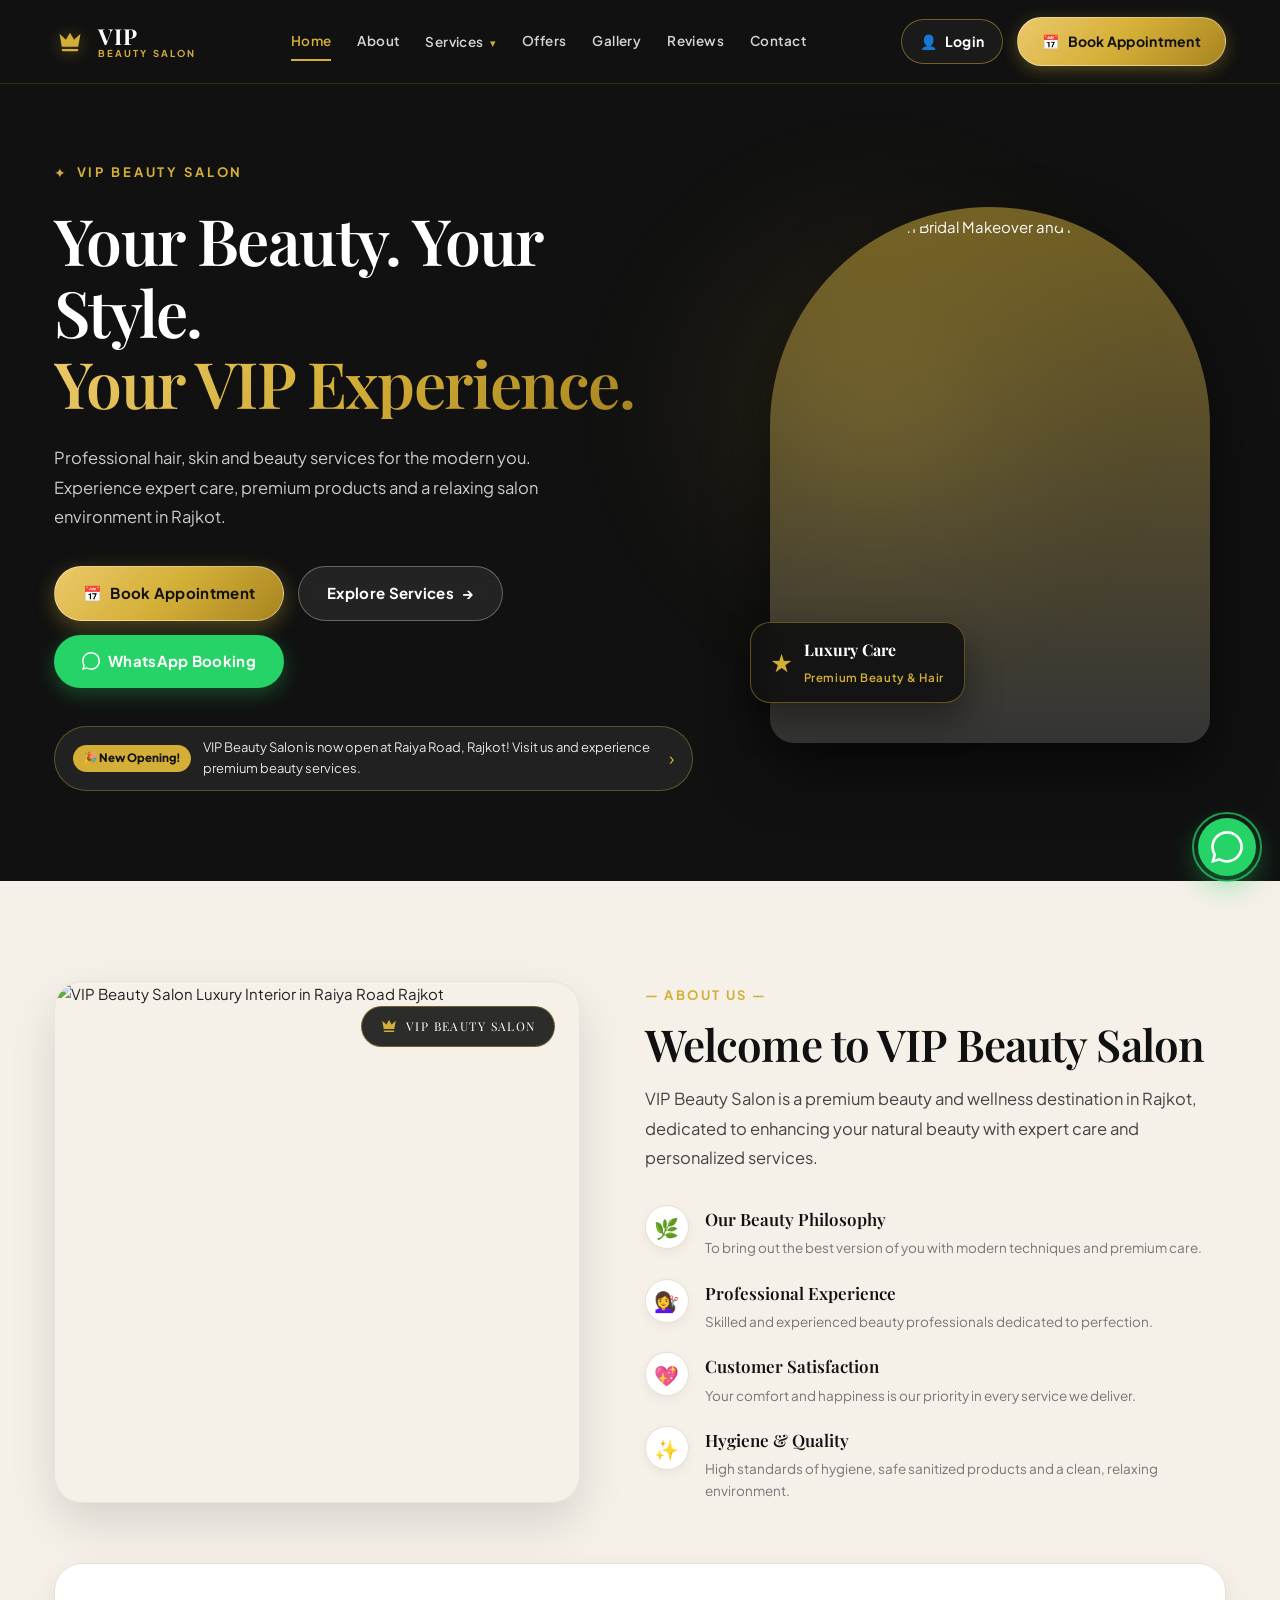
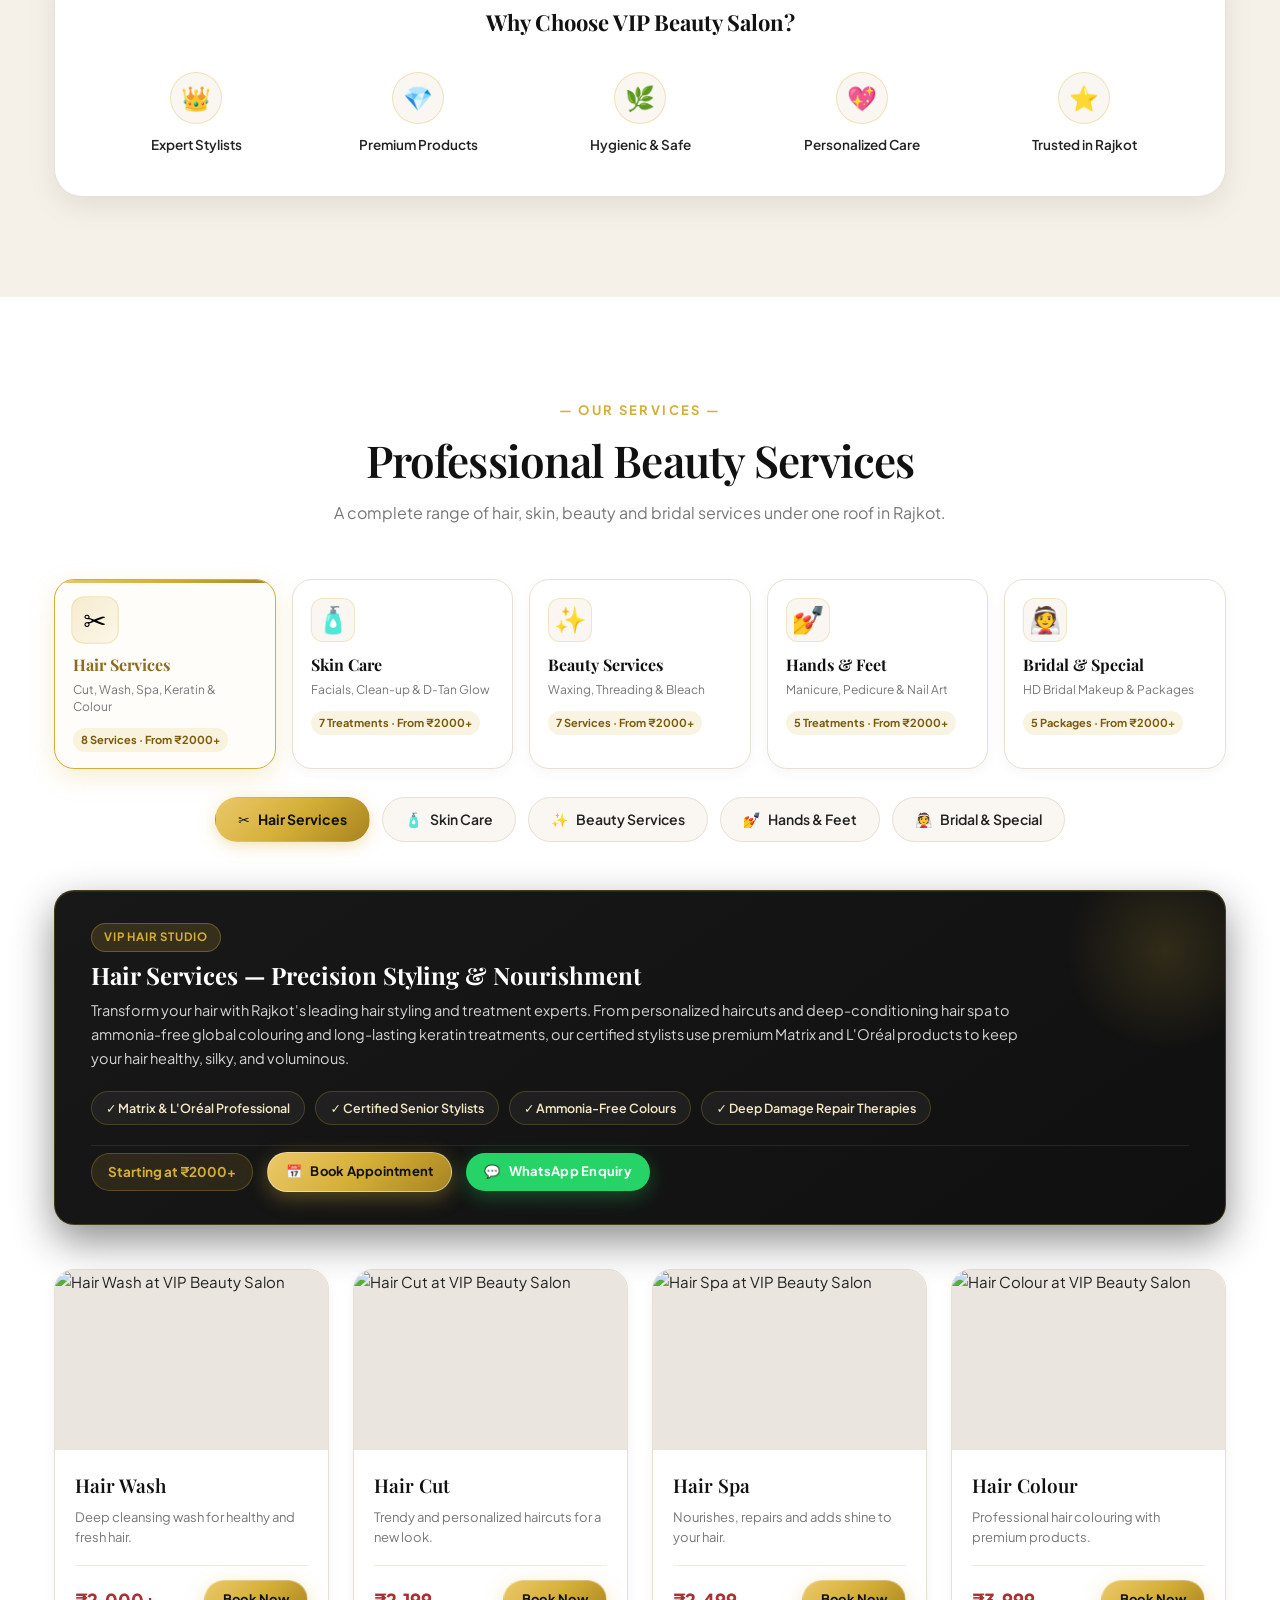
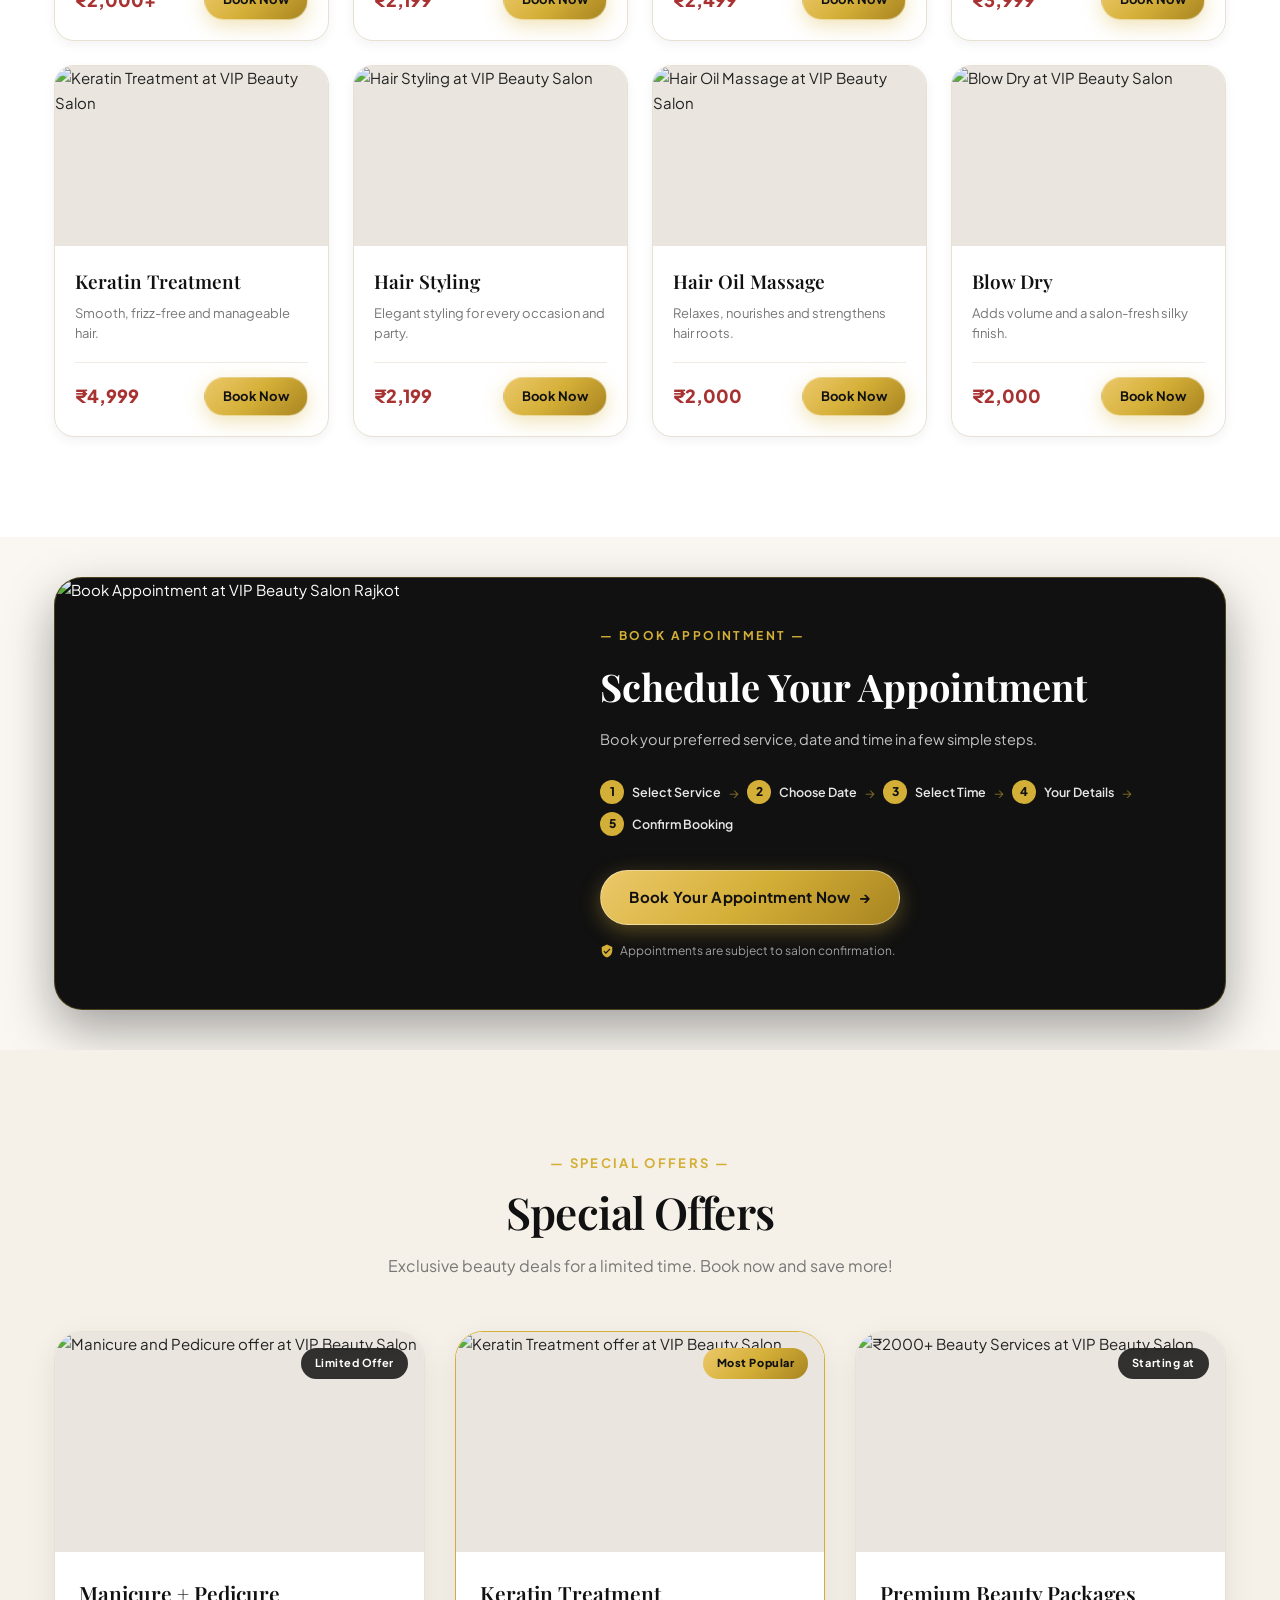
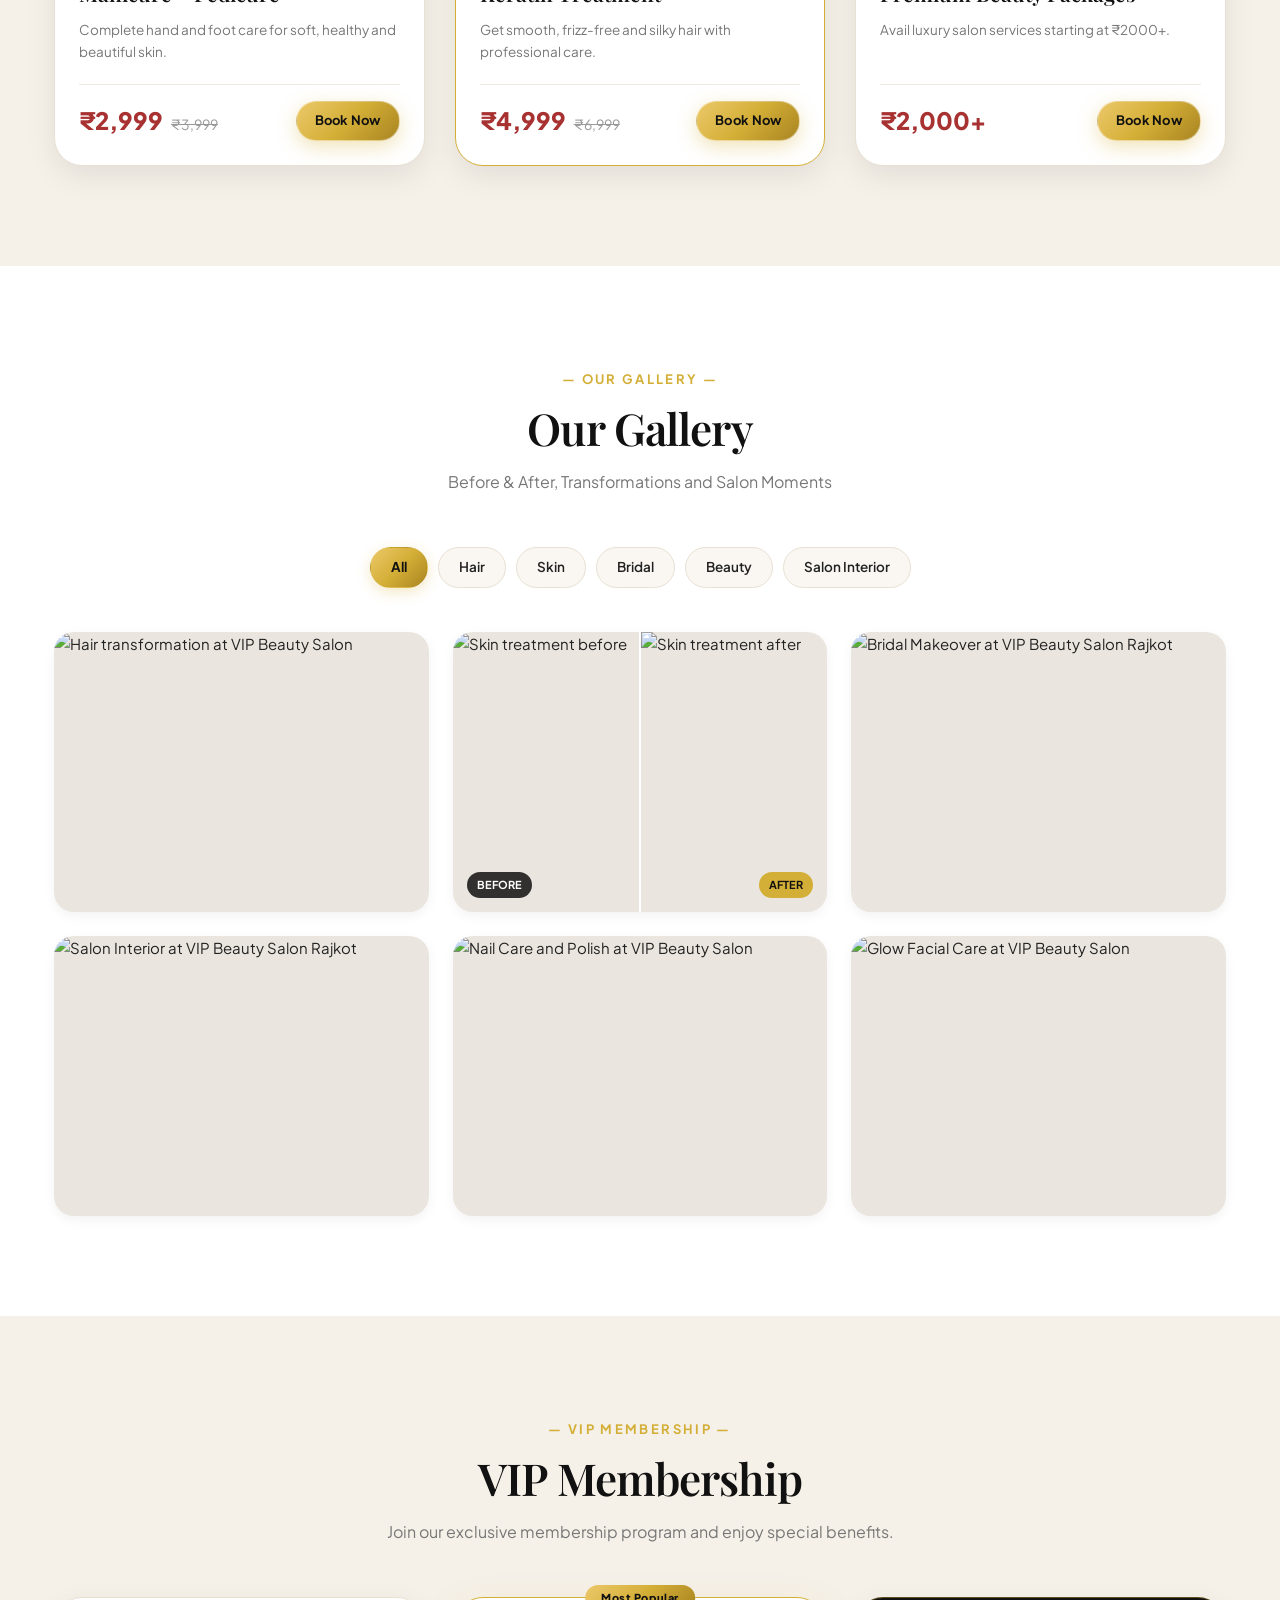
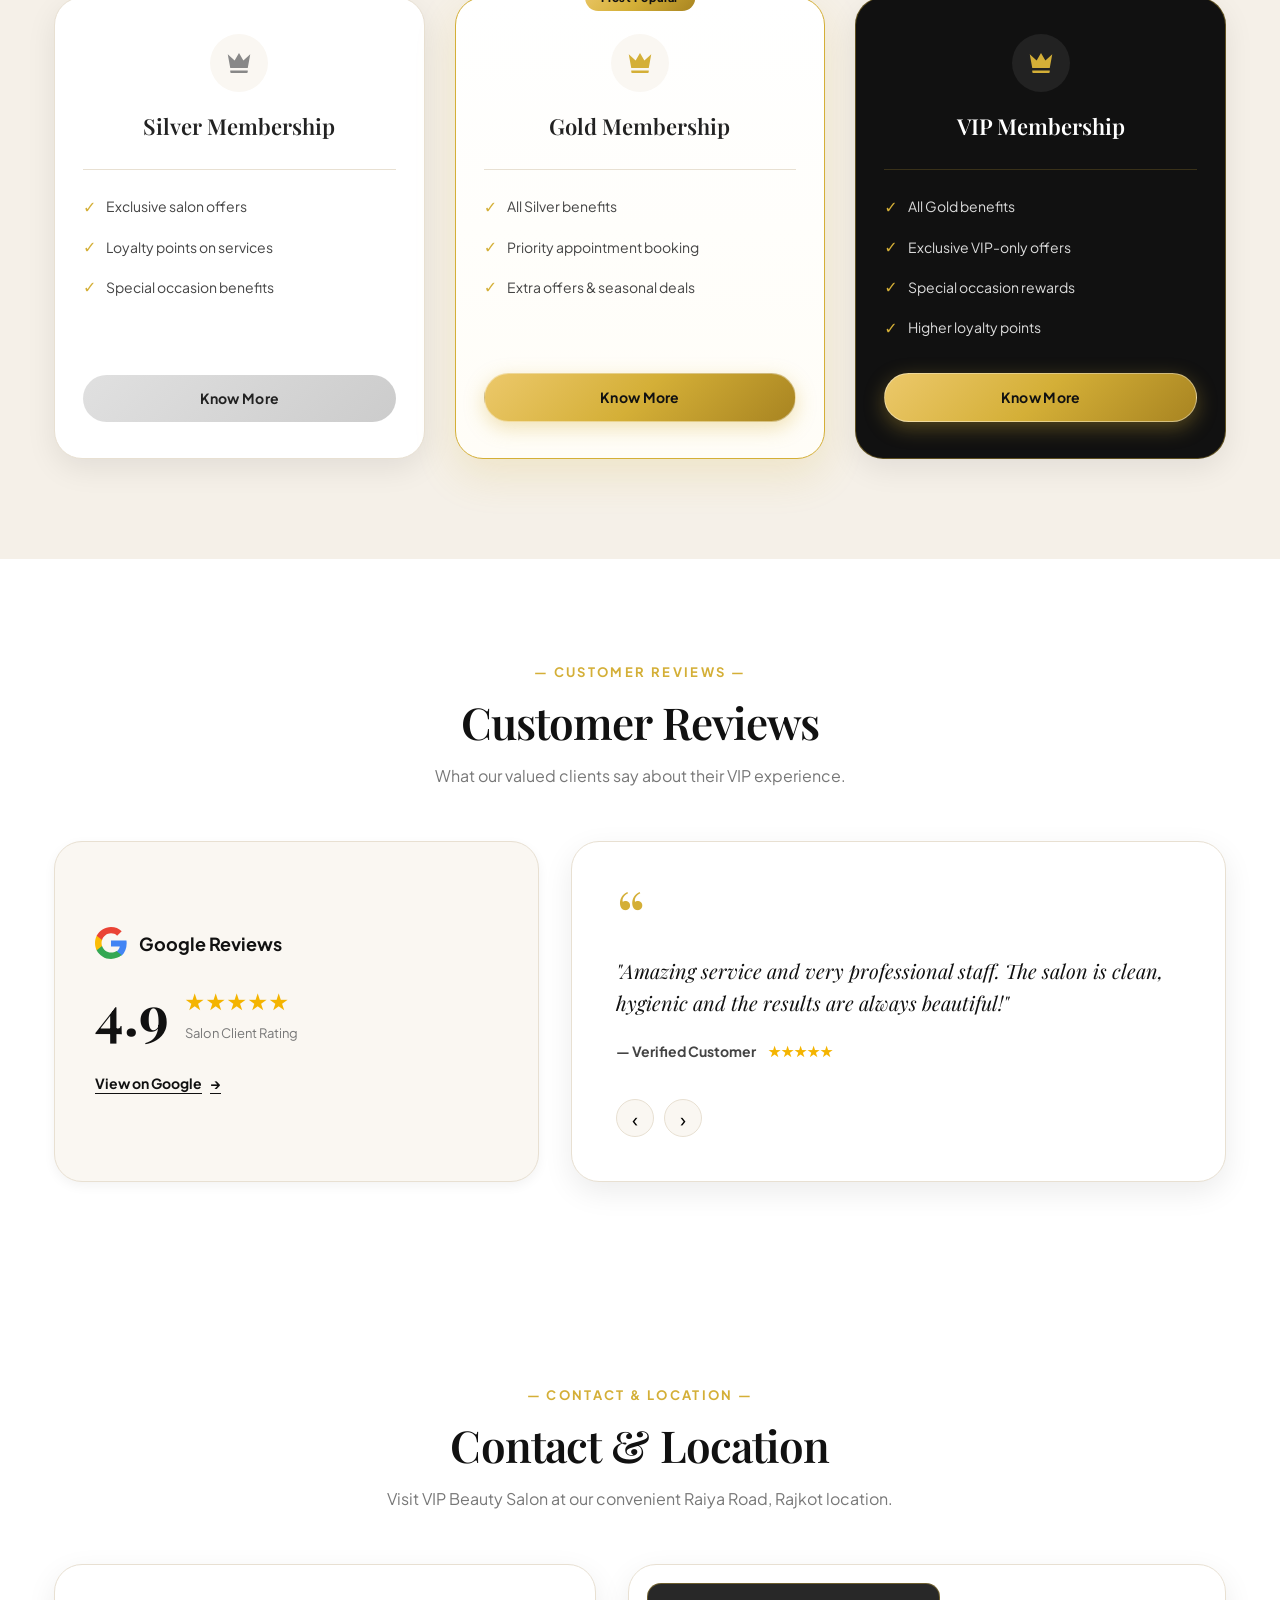
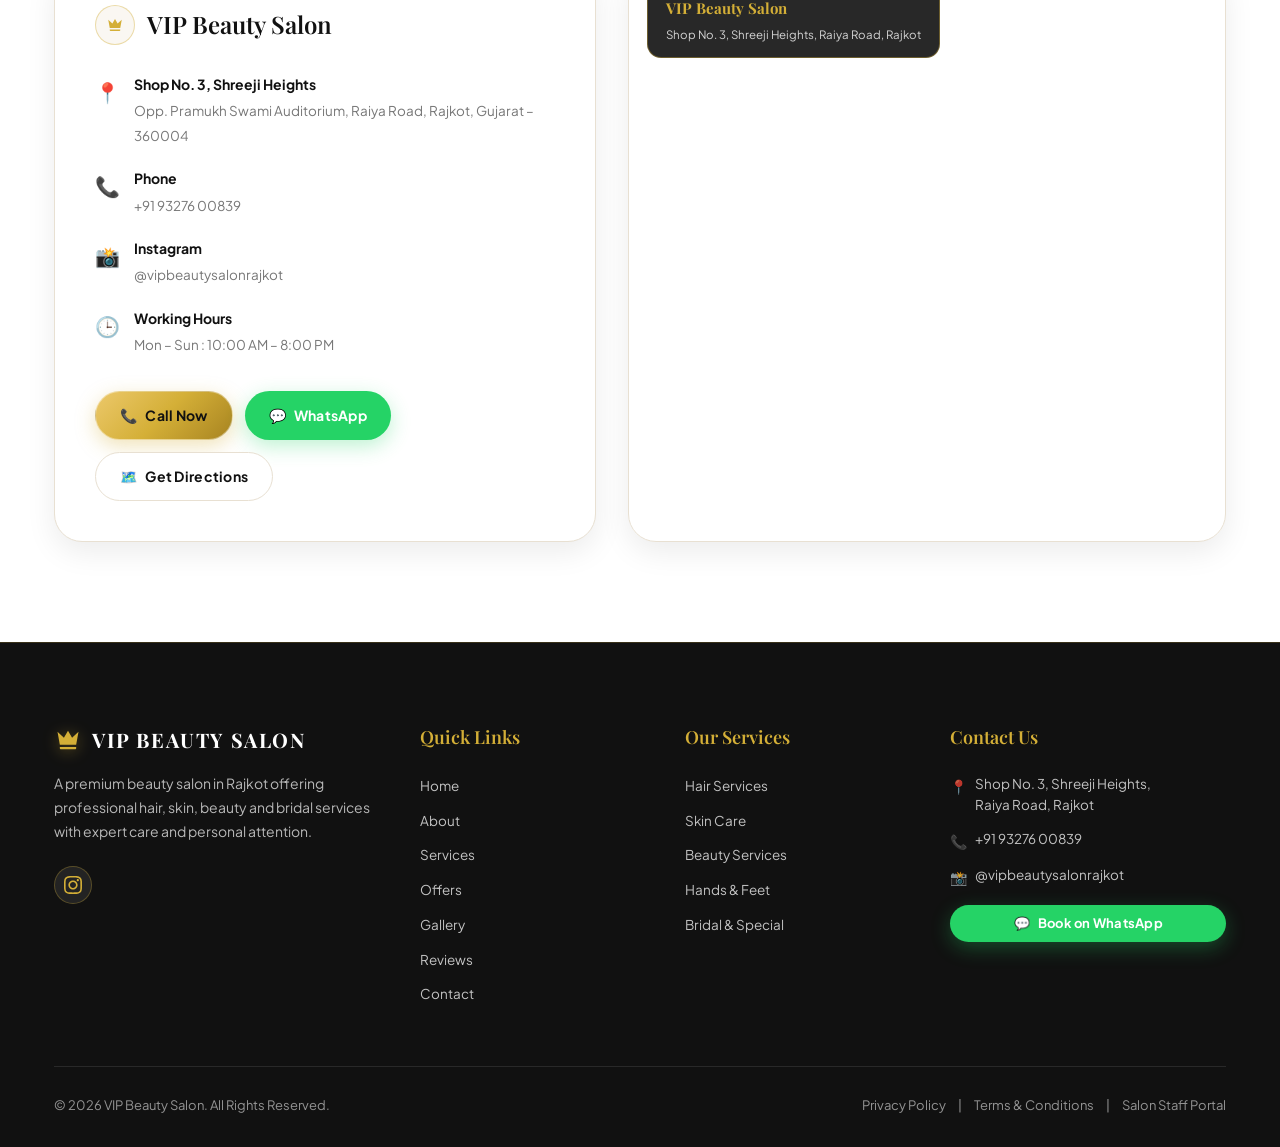
==== commit 70cead53: "Add category management in admin dashboard and update all salon prices to 2000+" ====
--- a/index.html
+++ b/index.html
@@ -1,34 +1,44 @@
 <!DOCTYPE html>
 <html lang="en">
+
 <head>
   <meta charset="UTF-8">
   <meta name="viewport" content="width=device-width, initial-scale=1.0">
   <title>VIP Beauty Salon | Luxury Beauty & Hair Salon in Rajkot</title>
-  <meta name="description" content="VIP Beauty Salon at Raiya Road, Rajkot offers luxury hair care, keratin treatment, bridal makeup, facial clean-up, manicure and pedicure at affordable prices. Book appointment online.">
-  <meta name="keywords" content="VIP Beauty Salon, Salon in Rajkot, Beauty Parlour Raiya Road Rajkot, Keratin Treatment Rajkot, Hair Spa Rajkot, Bridal Makeup Rajkot, Manicure Pedicure Rajkot, Hair Wash ₹99">
+  <meta name="description"
+    content="VIP Beauty Salon at Raiya Road, Rajkot offers luxury hair care, keratin treatment, bridal makeup, facial clean-up, manicure and pedicure at affordable prices. Book appointment online.">
+  <meta name="keywords"
+    content="VIP Beauty Salon, Salon in Rajkot, Beauty Parlour Raiya Road Rajkot, Keratin Treatment Rajkot, Hair Spa Rajkot, Bridal Makeup Rajkot, Manicure Pedicure Rajkot, Luxury Salon ₹2000+">
   <meta name="author" content="VIP Beauty Salon Rajkot">
   <meta name="robots" content="index, follow">
 
   <!-- Open Graph / Facebook -->
   <meta property="og:type" content="business.business">
   <meta property="og:title" content="VIP Beauty Salon | Your Beauty. Your Style. Your VIP Experience.">
-  <meta property="og:description" content="Experience expert hair, skin and bridal beauty services at VIP Beauty Salon on Raiya Road, Rajkot. Special offers starting at ₹99.">
+  <meta property="og:description"
+    content="Experience expert hair, skin and bridal beauty services at VIP Beauty Salon on Raiya Road, Rajkot. Special offers starting at ₹2000+.">
   <meta property="og:url" content="https://vip-beauty-salon-rajkot.vercel.app/">
-  <meta property="og:image" content="https://images.unsplash.com/photo-1560066984-138dadb4c035?auto=format&fit=crop&w=1200&q=85">
+  <meta property="og:image"
+    content="https://images.unsplash.com/photo-1560066984-138dadb4c035?auto=format&fit=crop&w=1200&q=85">
 
   <!-- Twitter Card -->
   <meta name="twitter:card" content="summary_large_image">
   <meta name="twitter:title" content="VIP Beauty Salon | Luxury Salon in Rajkot">
-  <meta name="twitter:description" content="Professional hair, skin and bridal services at VIP Beauty Salon, Raiya Road, Rajkot.">
-  <meta name="twitter:image" content="https://images.unsplash.com/photo-1560066984-138dadb4c035?auto=format&fit=crop&w=1200&q=85">
+  <meta name="twitter:description"
+    content="Professional hair, skin and bridal services at VIP Beauty Salon, Raiya Road, Rajkot.">
+  <meta name="twitter:image"
+    content="https://images.unsplash.com/photo-1560066984-138dadb4c035?auto=format&fit=crop&w=1200&q=85">
 
   <!-- Favicon / Brand Icon -->
-  <link rel="icon" href="data:image/svg+xml,<svg xmlns='http://www.w3.org/2000/svg' viewBox='0 0 24 24' fill='%23D4AF37'><path d='M5 16L3 5l5.5 5L12 4l3.5 6L21 5l-2 11H5zm14 3c0 .6-.4 1-1 1H6c-.6 0-1-.4-1-1v-1h14v1z'/></svg>">
+  <link rel="icon"
+    href="data:image/svg+xml,<svg xmlns='http://www.w3.org/2000/svg' viewBox='0 0 24 24' fill='%23D4AF37'><path d='M5 16L3 5l5.5 5L12 4l3.5 6L21 5l-2 11H5zm14 3c0 .6-.4 1-1 1H6c-.6 0-1-.4-1-1v-1h14v1z'/></svg>">
 
   <!-- Google Fonts: Playfair Display + Plus Jakarta Sans -->
   <link rel="preconnect" href="https://fonts.googleapis.com">
   <link rel="preconnect" href="https://fonts.gstatic.com" crossorigin>
-  <link href="https://fonts.googleapis.com/css2?family=Playfair+Display:ital,wght@0,500;0,600;0,700;1,500;1,600&family=Plus+Jakarta+Sans:wght@300;400;500;600;700;800&display=swap" rel="stylesheet">
+  <link
+    href="https://fonts.googleapis.com/css2?family=Playfair+Display:ital,wght@0,500;0,600;0,700;1,500;1,600&family=Plus+Jakarta+Sans:wght@300;400;500;600;700;800&display=swap"
+    rel="stylesheet">
 
   <link rel="stylesheet" href="styles.css">
 
@@ -41,7 +51,7 @@
     "image": "https://images.unsplash.com/photo-1560066984-138dadb4c035?auto=format&fit=crop&w=1000&q=85",
     "url": "https://vip-beauty-salon-rajkot.vercel.app/",
     "telephone": "+919327600839",
-    "priceRange": "₹99 - ₹2500",
+    "priceRange": "₹2000 - ₹9999",
     "address": {
       "@type": "PostalAddress",
       "streetAddress": "Shop No. 3, Shreeji Heights, Opp. Pramukh Swami Auditorium, Raiya Road",
@@ -69,6 +79,7 @@
   }
   </script>
 </head>
+
 <body>
 
   <!-- Sticky Luxury Navigation -->
@@ -77,7 +88,7 @@
       <a class="nav-brand" href="#home" aria-label="VIP Beauty Salon Home">
         <div class="brand-crest">
           <svg class="crown-svg" viewBox="0 0 24 24" fill="currentColor">
-            <path d="M5 16L3 5l5.5 5L12 4l3.5 6L21 5l-2 11H5zm14 3c0 .6-.4 1-1 1H6c-.6 0-1-.4-1-1v-1h14v1z"/>
+            <path d="M5 16L3 5l5.5 5L12 4l3.5 6L21 5l-2 11H5zm14 3c0 .6-.4 1-1 1H6c-.6 0-1-.4-1-1v-1h14v1z" />
           </svg>
         </div>
         <div class="brand-text">
@@ -176,7 +187,8 @@
             <span class="hero-heading-gold">Your VIP Experience.</span>
           </h1>
           <p class="hero-description">
-            Professional hair, skin and beauty services for the modern you. Experience expert care, premium products and a relaxing salon environment in Rajkot.
+            Professional hair, skin and beauty services for the modern you. Experience expert care, premium products and
+            a relaxing salon environment in Rajkot.
           </p>
 
           <div class="hero-buttons">
@@ -186,25 +198,31 @@
             <a class="btn btn-outline-light btn-lg" href="#services">
               Explore Services <span class="btn-arrow">→</span>
             </a>
-            <a class="btn btn-whatsapp btn-lg" target="_blank" rel="noopener" href="https://wa.me/919327600839?text=Hello%20VIP%20Beauty%20Salon!%20I%20would%20like%20to%20enquire%20about%20your%20salon%20services%20and%20book%20an%20appointment.">
+            <a class="btn btn-whatsapp btn-lg" target="_blank" rel="noopener"
+              href="https://wa.me/919327600839?text=Hello%20VIP%20Beauty%20Salon!%20I%20would%20like%20to%20enquire%20about%20your%20salon%20services%20and%20book%20an%20appointment.">
               <svg class="wa-icon" viewBox="0 0 24 24" fill="currentColor">
-                <path d="M.057 24l1.687-6.163c-1.041-1.804-1.588-3.849-1.587-5.946.003-6.556 5.338-11.891 11.893-11.891 3.181.001 6.167 1.24 8.413 3.488 2.245 2.248 3.481 5.236 3.48 8.414-.003 6.557-5.338 11.892-11.893 11.892-1.99-.001-3.951-.5-5.688-1.448l-6.305 1.654zm6.597-3.807c1.676.995 3.276 1.591 5.392 1.592 5.448 0 9.886-4.434 9.889-9.885.002-5.462-4.415-9.89-9.881-9.892-5.452 0-9.887 4.434-9.889 9.884-.001 2.225.651 3.891 1.746 5.634l-.999 3.648 3.742-.981z"/>
+                <path
+                  d="M.057 24l1.687-6.163c-1.041-1.804-1.588-3.849-1.587-5.946.003-6.556 5.338-11.891 11.893-11.891 3.181.001 6.167 1.24 8.413 3.488 2.245 2.248 3.481 5.236 3.48 8.414-.003 6.557-5.338 11.892-11.893 11.892-1.99-.001-3.951-.5-5.688-1.448l-6.305 1.654zm6.597-3.807c1.676.995 3.276 1.591 5.392 1.592 5.448 0 9.886-4.434 9.889-9.885.002-5.462-4.415-9.89-9.881-9.892-5.452 0-9.887 4.434-9.889 9.884-.001 2.225.651 3.891 1.746 5.634l-.999 3.648 3.742-.981z" />
               </svg>
               WhatsApp Booking
             </a>
           </div>
 
           <!-- Announcement Pill -->
-          <div class="hero-announcement" onclick="document.getElementById('location').scrollIntoView({behavior: 'smooth'})">
+          <div class="hero-announcement"
+            onclick="document.getElementById('location').scrollIntoView({behavior: 'smooth'})">
             <span class="announcement-badge">🎉 New Opening!</span>
-            <span class="announcement-text">VIP Beauty Salon is now open at Raiya Road, Rajkot! Visit us and experience premium beauty services.</span>
+            <span class="announcement-text">VIP Beauty Salon is now open at Raiya Road, Rajkot! Visit us and experience
+              premium beauty services.</span>
             <span class="announcement-arrow">›</span>
           </div>
         </div>
 
         <div class="hero-visual">
           <div class="hero-image-wrapper">
-            <img class="hero-img" src="https://images.unsplash.com/photo-1617627143750-d86bc21e42bb?auto=format&fit=crop&w=800&q=80" alt="VIP Beauty Salon Bridal Makeover and Hair Styling in Rajkot" loading="eager">
+            <img class="hero-img"
+              src="https://images.unsplash.com/photo-1617627143750-d86bc21e42bb?auto=format&fit=crop&w=800&q=80"
+              alt="VIP Beauty Salon Bridal Makeover and Hair Styling in Rajkot" loading="eager">
             <div class="hero-card-glow"></div>
             <div class="hero-floating-tag">
               <span class="floating-gold-star">★</span>
@@ -224,10 +242,11 @@
         <div class="about-grid">
           <div class="about-image-col">
             <div class="about-image-card">
-              <img src="https://images.unsplash.com/photo-1560066984-138dadb4c035?auto=format&fit=crop&w=900&q=80" alt="VIP Beauty Salon Luxury Interior in Raiya Road Rajkot" loading="lazy">
+              <img src="https://images.unsplash.com/photo-1560066984-138dadb4c035?auto=format&fit=crop&w=900&q=80"
+                alt="VIP Beauty Salon Luxury Interior in Raiya Road Rajkot" loading="lazy">
               <div class="about-logo-overlay">
                 <svg class="crown-svg-small" viewBox="0 0 24 24" fill="currentColor">
-                  <path d="M5 16L3 5l5.5 5L12 4l3.5 6L21 5l-2 11H5zm14 3c0 .6-.4 1-1 1H6c-.6 0-1-.4-1-1v-1h14v1z"/>
+                  <path d="M5 16L3 5l5.5 5L12 4l3.5 6L21 5l-2 11H5zm14 3c0 .6-.4 1-1 1H6c-.6 0-1-.4-1-1v-1h14v1z" />
                 </svg>
                 <span>VIP BEAUTY SALON</span>
               </div>
@@ -238,7 +257,8 @@
             <div class="section-tag">— About Us —</div>
             <h2 class="section-title">Welcome to VIP Beauty Salon</h2>
             <p class="about-lead">
-              VIP Beauty Salon is a premium beauty and wellness destination in Rajkot, dedicated to enhancing your natural beauty with expert care and personalized services.
+              VIP Beauty Salon is a premium beauty and wellness destination in Rajkot, dedicated to enhancing your
+              natural beauty with expert care and personalized services.
             </p>
 
             <div class="about-features-list">
@@ -312,7 +332,8 @@
         <div class="section-header text-center">
           <div class="section-tag">— Our Services —</div>
           <h2 class="section-title">Professional Beauty Services</h2>
-          <p class="section-subtitle">A complete range of hair, skin, beauty and bridal services under one roof in Rajkot.</p>
+          <p class="section-subtitle">A complete range of hair, skin, beauty and bridal services under one roof in
+            Rajkot.</p>
         </div>
 
         <!-- Visual Category Explorer Cards -->
@@ -322,7 +343,7 @@
             <div class="cat-card-body">
               <h3 class="cat-card-title">Hair Services</h3>
               <p class="cat-card-sub">Cut, Wash, Spa, Keratin & Colour</p>
-              <span class="cat-card-badge">8 Services · From ₹99</span>
+              <span class="cat-card-badge">8 Services · From ₹2000+</span>
             </div>
           </button>
           <button class="category-explorer-card" data-category="skin" type="button" aria-selected="false">
@@ -330,7 +351,7 @@
             <div class="cat-card-body">
               <h3 class="cat-card-title">Skin Care</h3>
               <p class="cat-card-sub">Facials, Clean-up & D-Tan Glow</p>
-              <span class="cat-card-badge">7 Treatments · From ₹99</span>
+              <span class="cat-card-badge">7 Treatments · From ₹2000+</span>
             </div>
           </button>
           <button class="category-explorer-card" data-category="beauty" type="button" aria-selected="false">
@@ -338,7 +359,7 @@
             <div class="cat-card-body">
               <h3 class="cat-card-title">Beauty Services</h3>
               <p class="cat-card-sub">Waxing, Threading & Bleach</p>
-              <span class="cat-card-badge">7 Services · From ₹99</span>
+              <span class="cat-card-badge">7 Services · From ₹2000+</span>
             </div>
           </button>
           <button class="category-explorer-card" data-category="hands-feet" type="button" aria-selected="false">
@@ -346,7 +367,7 @@
             <div class="cat-card-body">
               <h3 class="cat-card-title">Hands & Feet</h3>
               <p class="cat-card-sub">Manicure, Pedicure & Nail Art</p>
-              <span class="cat-card-badge">5 Treatments · From ₹199</span>
+              <span class="cat-card-badge">5 Treatments · From ₹2000+</span>
             </div>
           </button>
           <button class="category-explorer-card" data-category="bridal" type="button" aria-selected="false">
@@ -354,7 +375,7 @@
             <div class="cat-card-body">
               <h3 class="cat-card-title">Bridal & Special</h3>
               <p class="cat-card-sub">HD Bridal Makeup & Packages</p>
-              <span class="cat-card-badge">5 Packages · Royal Care</span>
+              <span class="cat-card-badge">5 Packages · From ₹2000+</span>
             </div>
           </button>
         </div>
@@ -383,9 +404,13 @@
           <div class="category-spotlight-inner">
             <div class="category-spotlight-header">
               <div class="category-spotlight-tag" id="spotlight-badge">VIP Hair Studio</div>
-              <h3 class="category-spotlight-title" id="spotlight-title">Hair Services — Precision Styling & Nourishment</h3>
+              <h3 class="category-spotlight-title" id="spotlight-title">Hair Services — Precision Styling & Nourishment
+              </h3>
               <p class="category-spotlight-desc" id="spotlight-desc">
-                Transform your hair with Rajkot's leading hair styling and treatment experts. From personalized haircuts and deep-conditioning hair spa to ammonia-free global colouring and long-lasting keratin treatments, our certified stylists use premium Matrix and L'Oréal products to keep your hair healthy, silky, and voluminous.
+                Transform your hair with Rajkot's leading hair styling and treatment experts. From personalized haircuts
+                and deep-conditioning hair spa to ammonia-free global colouring and long-lasting keratin treatments, our
+                certified stylists use premium Matrix and L'Oréal products to keep your hair healthy, silky, and
+                voluminous.
               </p>
             </div>
             <div class="category-spotlight-features" id="spotlight-features">
@@ -395,11 +420,12 @@
               <span class="spotlight-feature-pill">✓ Deep Damage Repair Therapies</span>
             </div>
             <div class="category-spotlight-actions">
-              <div class="spotlight-price-pill" id="spotlight-price">Starting at ₹99</div>
+              <div class="spotlight-price-pill" id="spotlight-price">Starting at ₹2000+</div>
               <button class="btn btn-gold btn-sm" id="spotlight-book-btn" onclick="openBookingModal('Hair Services')">
                 <span class="btn-icon">📅</span> Book Appointment
               </button>
-              <a class="btn btn-whatsapp btn-sm" id="spotlight-wa-btn" target="_blank" rel="noopener" href="https://wa.me/919327600839?text=Hello%20VIP%20Beauty%20Salon!%20I%20would%20like%20to%20enquire%20about%20your%20Hair%20Services%20(Cut,%20Spa,%20Keratin,%20Colour).">
+              <a class="btn btn-whatsapp btn-sm" id="spotlight-wa-btn" target="_blank" rel="noopener"
+                href="https://wa.me/919327600839?text=Hello%20VIP%20Beauty%20Salon!%20I%20would%20like%20to%20enquire%20about%20your%20Hair%20Services%20(Cut,%20Spa,%20Keratin,%20Colour).">
                 <span class="btn-icon">💬</span> WhatsApp Enquiry
               </a>
             </div>
@@ -411,13 +437,14 @@
           <!-- HAIR SERVICES (Active by default) -->
           <div class="service-card" data-category="hair">
             <div class="service-img-wrap">
-              <img src="https://images.unsplash.com/photo-1582095133179-bfd08e2fc6b3?auto=format&fit=crop&w=600&q=80" alt="Hair Wash at VIP Beauty Salon" loading="lazy">
+              <img src="https://images.unsplash.com/photo-1582095133179-bfd08e2fc6b3?auto=format&fit=crop&w=600&q=80"
+                alt="Hair Wash at VIP Beauty Salon" loading="lazy">
             </div>
             <div class="service-content">
               <h3 class="service-title">Hair Wash</h3>
               <p class="service-desc">Deep cleansing wash for healthy and fresh hair.</p>
               <div class="service-footer">
-                <span class="service-price">₹99</span>
+                <span class="service-price">₹2,000+</span>
                 <button class="btn btn-gold btn-sm" onclick="openBookingModal('Hair Wash')">Book Now</button>
               </div>
             </div>
@@ -425,13 +452,14 @@
 
           <div class="service-card" data-category="hair">
             <div class="service-img-wrap">
-              <img src="https://images.unsplash.com/photo-1562322140-8baeececf3df?auto=format&fit=crop&w=600&q=80" alt="Hair Cut at VIP Beauty Salon" loading="lazy">
+              <img src="https://images.unsplash.com/photo-1562322140-8baeececf3df?auto=format&fit=crop&w=600&q=80"
+                alt="Hair Cut at VIP Beauty Salon" loading="lazy">
             </div>
             <div class="service-content">
               <h3 class="service-title">Hair Cut</h3>
               <p class="service-desc">Trendy and personalized haircuts for a new look.</p>
               <div class="service-footer">
-                <span class="service-price">₹199</span>
+                <span class="service-price">₹2,199</span>
                 <button class="btn btn-gold btn-sm" onclick="openBookingModal('Hair Cut')">Book Now</button>
               </div>
             </div>
@@ -439,13 +467,14 @@
 
           <div class="service-card" data-category="hair">
             <div class="service-img-wrap">
-              <img src="https://images.unsplash.com/photo-1519699047748-de8e457a634e?auto=format&fit=crop&w=600&q=80" alt="Hair Spa at VIP Beauty Salon" loading="lazy">
+              <img src="https://images.unsplash.com/photo-1519699047748-de8e457a634e?auto=format&fit=crop&w=600&q=80"
+                alt="Hair Spa at VIP Beauty Salon" loading="lazy">
             </div>
             <div class="service-content">
               <h3 class="service-title">Hair Spa</h3>
               <p class="service-desc">Nourishes, repairs and adds shine to your hair.</p>
               <div class="service-footer">
-                <span class="service-price">₹499</span>
+                <span class="service-price">₹2,499</span>
                 <button class="btn btn-gold btn-sm" onclick="openBookingModal('Hair Spa')">Book Now</button>
               </div>
             </div>
@@ -453,13 +482,14 @@
 
           <div class="service-card" data-category="hair">
             <div class="service-img-wrap">
-              <img src="https://images.unsplash.com/photo-1605497788044-5a32c7078486?auto=format&fit=crop&w=600&q=80" alt="Hair Colour at VIP Beauty Salon" loading="lazy">
+              <img src="https://images.unsplash.com/photo-1605497788044-5a32c7078486?auto=format&fit=crop&w=600&q=80"
+                alt="Hair Colour at VIP Beauty Salon" loading="lazy">
             </div>
             <div class="service-content">
               <h3 class="service-title">Hair Colour</h3>
               <p class="service-desc">Professional hair colouring with premium products.</p>
               <div class="service-footer">
-                <span class="service-price text-muted-gold">Contact for Price</span>
+                <span class="service-price">₹3,999</span>
                 <button class="btn btn-gold btn-sm" onclick="openBookingModal('Hair Colour')">Book Now</button>
               </div>
             </div>
@@ -467,13 +497,14 @@
 
           <div class="service-card" data-category="hair">
             <div class="service-img-wrap">
-              <img src="https://images.unsplash.com/photo-1560869713-7d0a29430803?auto=format&fit=crop&w=600&q=80" alt="Keratin Treatment at VIP Beauty Salon" loading="lazy">
+              <img src="https://images.unsplash.com/photo-1560869713-7d0a29430803?auto=format&fit=crop&w=600&q=80"
+                alt="Keratin Treatment at VIP Beauty Salon" loading="lazy">
             </div>
             <div class="service-content">
               <h3 class="service-title">Keratin Treatment</h3>
               <p class="service-desc">Smooth, frizz-free and manageable hair.</p>
               <div class="service-footer">
-                <span class="service-price">₹599</span>
+                <span class="service-price">₹4,999</span>
                 <button class="btn btn-gold btn-sm" onclick="openBookingModal('Keratin Treatment')">Book Now</button>
               </div>
             </div>
@@ -481,13 +512,14 @@
 
           <div class="service-card" data-category="hair">
             <div class="service-img-wrap">
-              <img src="https://images.unsplash.com/photo-1595476108010-b4d1f102b1b1?auto=format&fit=crop&w=600&q=80" alt="Hair Styling at VIP Beauty Salon" loading="lazy">
+              <img src="https://images.unsplash.com/photo-1595476108010-b4d1f102b1b1?auto=format&fit=crop&w=600&q=80"
+                alt="Hair Styling at VIP Beauty Salon" loading="lazy">
             </div>
             <div class="service-content">
               <h3 class="service-title">Hair Styling</h3>
               <p class="service-desc">Elegant styling for every occasion and party.</p>
               <div class="service-footer">
-                <span class="service-price text-muted-gold">Contact for Price</span>
+                <span class="service-price">₹2,199</span>
                 <button class="btn btn-gold btn-sm" onclick="openBookingModal('Hair Styling')">Book Now</button>
               </div>
             </div>
@@ -495,13 +527,14 @@
 
           <div class="service-card" data-category="hair">
             <div class="service-img-wrap">
-              <img src="https://images.unsplash.com/photo-1540555700478-4be289fbecef?auto=format&fit=crop&w=600&q=80" alt="Hair Oil Massage at VIP Beauty Salon" loading="lazy">
+              <img src="https://images.unsplash.com/photo-1540555700478-4be289fbecef?auto=format&fit=crop&w=600&q=80"
+                alt="Hair Oil Massage at VIP Beauty Salon" loading="lazy">
             </div>
             <div class="service-content">
               <h3 class="service-title">Hair Oil Massage</h3>
               <p class="service-desc">Relaxes, nourishes and strengthens hair roots.</p>
               <div class="service-footer">
-                <span class="service-price">₹299</span>
+                <span class="service-price">₹2,000</span>
                 <button class="btn btn-gold btn-sm" onclick="openBookingModal('Hair Oil Massage')">Book Now</button>
               </div>
             </div>
@@ -509,13 +542,14 @@
 
           <div class="service-card" data-category="hair">
             <div class="service-img-wrap">
-              <img src="https://images.unsplash.com/photo-1527799820374-dcf8d9d4a388?auto=format&fit=crop&w=600&q=80" alt="Blow Dry at VIP Beauty Salon" loading="lazy">
+              <img src="https://images.unsplash.com/photo-1527799820374-dcf8d9d4a388?auto=format&fit=crop&w=600&q=80"
+                alt="Blow Dry at VIP Beauty Salon" loading="lazy">
             </div>
             <div class="service-content">
               <h3 class="service-title">Blow Dry</h3>
               <p class="service-desc">Adds volume and a salon-fresh silky finish.</p>
               <div class="service-footer">
-                <span class="service-price">₹199</span>
+                <span class="service-price">₹2,000</span>
                 <button class="btn btn-gold btn-sm" onclick="openBookingModal('Blow Dry')">Book Now</button>
               </div>
             </div>
@@ -524,13 +558,14 @@
           <!-- SKIN CARE -->
           <div class="service-card" data-category="skin" style="display: none;">
             <div class="service-img-wrap">
-              <img src="https://images.unsplash.com/photo-1570172619644-dfd03ed5d881?auto=format&fit=crop&w=600&q=80" alt="Clean-up at VIP Beauty Salon" loading="lazy">
+              <img src="https://images.unsplash.com/photo-1570172619644-dfd03ed5d881?auto=format&fit=crop&w=600&q=80"
+                alt="Clean-up at VIP Beauty Salon" loading="lazy">
             </div>
             <div class="service-content">
               <h3 class="service-title">Clean-up</h3>
               <p class="service-desc">Deep pore cleansing and immediate skin glow.</p>
               <div class="service-footer">
-                <span class="service-price">₹99</span>
+                <span class="service-price">₹2,000</span>
                 <button class="btn btn-gold btn-sm" onclick="openBookingModal('Clean-up')">Book Now</button>
               </div>
             </div>
@@ -538,13 +573,14 @@
 
           <div class="service-card" data-category="skin" style="display: none;">
             <div class="service-img-wrap">
-              <img src="https://images.unsplash.com/photo-1512496015851-a90fb38ba796?auto=format&fit=crop&w=600&q=80" alt="Facial Treatment at VIP Beauty Salon" loading="lazy">
+              <img src="https://images.unsplash.com/photo-1512496015851-a90fb38ba796?auto=format&fit=crop&w=600&q=80"
+                alt="Facial Treatment at VIP Beauty Salon" loading="lazy">
             </div>
             <div class="service-content">
               <h3 class="service-title">Facial</h3>
               <p class="service-desc">Customized herbal & fruit facials for radiant glow.</p>
               <div class="service-footer">
-                <span class="service-price text-muted-gold">Contact for Price</span>
+                <span class="service-price">₹2,999</span>
                 <button class="btn btn-gold btn-sm" onclick="openBookingModal('Facial')">Book Now</button>
               </div>
             </div>
@@ -552,13 +588,14 @@
 
           <div class="service-card" data-category="skin" style="display: none;">
             <div class="service-img-wrap">
-              <img src="https://images.unsplash.com/photo-1508214751196-bcfd4ca60f91?auto=format&fit=crop&w=600&q=80" alt="D-Tan Treatment at VIP Beauty Salon" loading="lazy">
+              <img src="https://images.unsplash.com/photo-1508214751196-bcfd4ca60f91?auto=format&fit=crop&w=600&q=80"
+                alt="D-Tan Treatment at VIP Beauty Salon" loading="lazy">
             </div>
             <div class="service-content">
               <h3 class="service-title">D-Tan</h3>
               <p class="service-desc">Removes sun tan and restores natural skin radiance.</p>
               <div class="service-footer">
-                <span class="service-price">₹99</span>
+                <span class="service-price">₹2,000</span>
                 <button class="btn btn-gold btn-sm" onclick="openBookingModal('D-Tan')">Book Now</button>
               </div>
             </div>
@@ -566,13 +603,14 @@
 
           <div class="service-card" data-category="skin" style="display: none;">
             <div class="service-img-wrap">
-              <img src="https://images.unsplash.com/photo-1516975080664-ed2fc6a32937?auto=format&fit=crop&w=600&q=80" alt="Bleach Service at VIP Beauty Salon" loading="lazy">
+              <img src="https://images.unsplash.com/photo-1516975080664-ed2fc6a32937?auto=format&fit=crop&w=600&q=80"
+                alt="Bleach Service at VIP Beauty Salon" loading="lazy">
             </div>
             <div class="service-content">
               <h3 class="service-title">Bleach</h3>
               <p class="service-desc">Gentle brightening treatment for even skin tone.</p>
               <div class="service-footer">
-                <span class="service-price">₹99</span>
+                <span class="service-price">₹2,000</span>
                 <button class="btn btn-gold btn-sm" onclick="openBookingModal('Bleach')">Book Now</button>
               </div>
             </div>
@@ -580,13 +618,14 @@
 
           <div class="service-card" data-category="skin" style="display: none;">
             <div class="service-img-wrap">
-              <img src="https://images.unsplash.com/photo-1596704017254-9b121068fb31?auto=format&fit=crop&w=600&q=80" alt="Skin Treatments at VIP Beauty Salon" loading="lazy">
+              <img src="https://images.unsplash.com/photo-1596704017254-9b121068fb31?auto=format&fit=crop&w=600&q=80"
+                alt="Skin Treatments at VIP Beauty Salon" loading="lazy">
             </div>
             <div class="service-content">
               <h3 class="service-title">Skin Treatments</h3>
               <p class="service-desc">Advanced therapy for hydration, acne and radiance.</p>
               <div class="service-footer">
-                <span class="service-price text-muted-gold">Contact for Price</span>
+                <span class="service-price">₹3,499</span>
                 <button class="btn btn-gold btn-sm" onclick="openBookingModal('Skin Treatments')">Book Now</button>
               </div>
             </div>
@@ -594,13 +633,14 @@
 
           <div class="service-card" data-category="skin" style="display: none;">
             <div class="service-img-wrap">
-              <img src="https://images.unsplash.com/photo-1570172619644-dfd03ed5d881?auto=format&fit=crop&w=600&q=80" alt="Fruit Glow Facial at VIP Beauty Salon" loading="lazy">
+              <img src="https://images.unsplash.com/photo-1570172619644-dfd03ed5d881?auto=format&fit=crop&w=600&q=80"
+                alt="Fruit Glow Facial at VIP Beauty Salon" loading="lazy">
             </div>
             <div class="service-content">
               <h3 class="service-title">Fruit Glow Facial</h3>
               <p class="service-desc">Natural papaya and fruit extracts for instant skin hydration & natural glow.</p>
               <div class="service-footer">
-                <span class="service-price">₹399</span>
+                <span class="service-price">₹2,499</span>
                 <button class="btn btn-gold btn-sm" onclick="openBookingModal('Fruit Glow Facial')">Book Now</button>
               </div>
             </div>
@@ -608,14 +648,16 @@
 
           <div class="service-card" data-category="skin" style="display: none;">
             <div class="service-img-wrap">
-              <img src="https://images.unsplash.com/photo-1512496015851-a90fb38ba796?auto=format&fit=crop&w=600&q=80" alt="Diamond Hydra Glow Facial at VIP Beauty Salon" loading="lazy">
+              <img src="https://images.unsplash.com/photo-1512496015851-a90fb38ba796?auto=format&fit=crop&w=600&q=80"
+                alt="Diamond Hydra Glow Facial at VIP Beauty Salon" loading="lazy">
             </div>
             <div class="service-content">
               <h3 class="service-title">Diamond Hydra Glow Facial</h3>
               <p class="service-desc">Luxury derma deep hydration, collagen boost and luminous glass skin glow.</p>
               <div class="service-footer">
-                <span class="service-price">₹899</span>
-                <button class="btn btn-gold btn-sm" onclick="openBookingModal('Diamond Hydra Glow Facial')">Book Now</button>
+                <span class="service-price">₹3,999</span>
+                <button class="btn btn-gold btn-sm" onclick="openBookingModal('Diamond Hydra Glow Facial')">Book
+                  Now</button>
               </div>
             </div>
           </div>
@@ -623,13 +665,14 @@
           <!-- BEAUTY SERVICES -->
           <div class="service-card" data-category="beauty" style="display: none;">
             <div class="service-img-wrap">
-              <img src="https://images.unsplash.com/photo-1544161515-4ab6ce6db874?auto=format&fit=crop&w=600&q=80" alt="Waxing at VIP Beauty Salon" loading="lazy">
+              <img src="https://images.unsplash.com/photo-1544161515-4ab6ce6db874?auto=format&fit=crop&w=600&q=80"
+                alt="Waxing at VIP Beauty Salon" loading="lazy">
             </div>
             <div class="service-content">
               <h3 class="service-title">Waxing</h3>
               <p class="service-desc">Gentle and hygienic waxing for Hand / Underarm.</p>
               <div class="service-footer">
-                <span class="service-price">₹99</span>
+                <span class="service-price">₹2,000</span>
                 <button class="btn btn-gold btn-sm" onclick="openBookingModal('Waxing')">Book Now</button>
               </div>
             </div>
@@ -637,13 +680,14 @@
 
           <div class="service-card" data-category="beauty" style="display: none;">
             <div class="service-img-wrap">
-              <img src="https://images.unsplash.com/photo-1583001931096-959e9a1a6223?auto=format&fit=crop&w=600&q=80" alt="Threading at VIP Beauty Salon" loading="lazy">
+              <img src="https://images.unsplash.com/photo-1583001931096-959e9a1a6223?auto=format&fit=crop&w=600&q=80"
+                alt="Threading at VIP Beauty Salon" loading="lazy">
             </div>
             <div class="service-content">
               <h3 class="service-title">Threading</h3>
               <p class="service-desc">Precise facial hair removal for smooth finish.</p>
               <div class="service-footer">
-                <span class="service-price text-muted-gold">Contact for Price</span>
+                <span class="service-price">₹2,000</span>
                 <button class="btn btn-gold btn-sm" onclick="openBookingModal('Threading')">Book Now</button>
               </div>
             </div>
@@ -651,13 +695,14 @@
 
           <div class="service-card" data-category="beauty" style="display: none;">
             <div class="service-img-wrap">
-              <img src="https://images.unsplash.com/photo-1597225244660-1cd128c64284?auto=format&fit=crop&w=600&q=80" alt="Eyebrow Shaping at VIP Beauty Salon" loading="lazy">
+              <img src="https://images.unsplash.com/photo-1597225244660-1cd128c64284?auto=format&fit=crop&w=600&q=80"
+                alt="Eyebrow Shaping at VIP Beauty Salon" loading="lazy">
             </div>
             <div class="service-content">
               <h3 class="service-title">Eyebrow</h3>
               <p class="service-desc">Expert arch shaping tailored to your facial contours.</p>
               <div class="service-footer">
-                <span class="service-price text-muted-gold">Contact for Price</span>
+                <span class="service-price">₹2,000</span>
                 <button class="btn btn-gold btn-sm" onclick="openBookingModal('Eyebrow')">Book Now</button>
               </div>
             </div>
@@ -665,13 +710,14 @@
 
           <div class="service-card" data-category="beauty" style="display: none;">
             <div class="service-img-wrap">
-              <img src="https://images.unsplash.com/photo-1515377905703-c4788e51af15?auto=format&fit=crop&w=600&q=80" alt="Upper Lip Threading at VIP Beauty Salon" loading="lazy">
+              <img src="https://images.unsplash.com/photo-1515377905703-c4788e51af15?auto=format&fit=crop&w=600&q=80"
+                alt="Upper Lip Threading at VIP Beauty Salon" loading="lazy">
             </div>
             <div class="service-content">
               <h3 class="service-title">Upper Lip</h3>
               <p class="service-desc">Quick, painless and ultra-clean hair removal.</p>
               <div class="service-footer">
-                <span class="service-price text-muted-gold">Contact for Price</span>
+                <span class="service-price">₹2,000</span>
                 <button class="btn btn-gold btn-sm" onclick="openBookingModal('Upper Lip')">Book Now</button>
               </div>
             </div>
@@ -679,13 +725,14 @@
 
           <div class="service-card" data-category="beauty" style="display: none;">
             <div class="service-img-wrap">
-              <img src="https://images.unsplash.com/photo-1487412720507-e7ab37603c6f?auto=format&fit=crop&w=600&q=80" alt="Bleach Shiner at VIP Beauty Salon" loading="lazy">
+              <img src="https://images.unsplash.com/photo-1487412720507-e7ab37603c6f?auto=format&fit=crop&w=600&q=80"
+                alt="Bleach Shiner at VIP Beauty Salon" loading="lazy">
             </div>
             <div class="service-content">
               <h3 class="service-title">Bleach / Shiner</h3>
               <p class="service-desc">Specialty finishing treatment for glowing skin.</p>
               <div class="service-footer">
-                <span class="service-price">₹99</span>
+                <span class="service-price">₹2,000</span>
                 <button class="btn btn-gold btn-sm" onclick="openBookingModal('Bleach / Shiner')">Book Now</button>
               </div>
             </div>
@@ -693,27 +740,30 @@
 
           <div class="service-card" data-category="beauty" style="display: none;">
             <div class="service-img-wrap">
-              <img src="https://images.unsplash.com/photo-1544161515-4ab6ce6db874?auto=format&fit=crop&w=600&q=80" alt="Full Arms and Underarms Waxing at VIP Beauty Salon" loading="lazy">
+              <img src="https://images.unsplash.com/photo-1544161515-4ab6ce6db874?auto=format&fit=crop&w=600&q=80"
+                alt="Full Arms and Underarms Waxing at VIP Beauty Salon" loading="lazy">
             </div>
             <div class="service-content">
               <h3 class="service-title">Full Arms & Underarms Waxing</h3>
               <p class="service-desc">Ultra-hygienic strip waxing with soothing post-wax aloe vera cooling lotion.</p>
               <div class="service-footer">
-                <span class="service-price">₹149</span>
-                <button class="btn btn-gold btn-sm" onclick="openBookingModal('Full Arms & Underarms Waxing')">Book Now</button>
+                <span class="service-price">₹2,199</span>
+                <button class="btn btn-gold btn-sm" onclick="openBookingModal('Full Arms & Underarms Waxing')">Book
+                  Now</button>
               </div>
             </div>
           </div>
 
           <div class="service-card" data-category="beauty" style="display: none;">
             <div class="service-img-wrap">
-              <img src="https://images.unsplash.com/photo-1519415510236-718bdfcd89c8?auto=format&fit=crop&w=600&q=80" alt="Full Legs Waxing at VIP Beauty Salon" loading="lazy">
+              <img src="https://images.unsplash.com/photo-1519415510236-718bdfcd89c8?auto=format&fit=crop&w=600&q=80"
+                alt="Full Legs Waxing at VIP Beauty Salon" loading="lazy">
             </div>
             <div class="service-content">
               <h3 class="service-title">Full Legs Waxing</h3>
               <p class="service-desc">Smooth, gentle hair removal leaving your legs soft, silky and hydrated.</p>
               <div class="service-footer">
-                <span class="service-price">₹249</span>
+                <span class="service-price">₹2,499</span>
                 <button class="btn btn-gold btn-sm" onclick="openBookingModal('Full Legs Waxing')">Book Now</button>
               </div>
             </div>
@@ -722,13 +772,14 @@
           <!-- HANDS & FEET -->
           <div class="service-card" data-category="hands-feet" style="display: none;">
             <div class="service-img-wrap">
-              <img src="https://images.unsplash.com/photo-1604654894610-df63bc536371?auto=format&fit=crop&w=600&q=80" alt="Manicure at VIP Beauty Salon" loading="lazy">
+              <img src="https://images.unsplash.com/photo-1604654894610-df63bc536371?auto=format&fit=crop&w=600&q=80"
+                alt="Manicure at VIP Beauty Salon" loading="lazy">
             </div>
             <div class="service-content">
               <h3 class="service-title">Manicure</h3>
               <p class="service-desc">Nourishing hand soak, cuticle care and nail polish.</p>
               <div class="service-footer">
-                <span class="service-price text-muted-gold">Contact for Price</span>
+                <span class="service-price">₹2,000</span>
                 <button class="btn btn-gold btn-sm" onclick="openBookingModal('Manicure')">Book Now</button>
               </div>
             </div>
@@ -736,13 +787,14 @@
 
           <div class="service-card" data-category="hands-feet" style="display: none;">
             <div class="service-img-wrap">
-              <img src="https://images.unsplash.com/photo-1519415510236-718bdfcd89c8?auto=format&fit=crop&w=600&q=80" alt="Pedicure at VIP Beauty Salon" loading="lazy">
+              <img src="https://images.unsplash.com/photo-1519415510236-718bdfcd89c8?auto=format&fit=crop&w=600&q=80"
+                alt="Pedicure at VIP Beauty Salon" loading="lazy">
             </div>
             <div class="service-content">
               <h3 class="service-title">Pedicure</h3>
               <p class="service-desc">Relaxing foot bath, scrub, massage and nail care.</p>
               <div class="service-footer">
-                <span class="service-price text-muted-gold">Contact for Price</span>
+                <span class="service-price">₹2,199</span>
                 <button class="btn btn-gold btn-sm" onclick="openBookingModal('Pedicure')">Book Now</button>
               </div>
             </div>
@@ -750,27 +802,30 @@
 
           <div class="service-card" data-category="hands-feet" style="display: none;">
             <div class="service-img-wrap">
-              <img src="https://images.unsplash.com/photo-1632345031435-8727f6897d53?auto=format&fit=crop&w=600&q=80" alt="Manicure and Pedicure Special at VIP Beauty Salon" loading="lazy">
+              <img src="https://images.unsplash.com/photo-1632345031435-8727f6897d53?auto=format&fit=crop&w=600&q=80"
+                alt="Manicure and Pedicure Special at VIP Beauty Salon" loading="lazy">
             </div>
             <div class="service-content">
               <h3 class="service-title">Manicure + Pedicure</h3>
               <p class="service-desc">Complete luxury hand and foot pampering package.</p>
               <div class="service-footer">
-                <span class="service-price">₹399</span>
-                <button class="btn btn-gold btn-sm" onclick="openBookingModal('Manicure + Pedicure Special')">Book Now</button>
+                <span class="service-price">₹2,999</span>
+                <button class="btn btn-gold btn-sm" onclick="openBookingModal('Manicure + Pedicure Special')">Book
+                  Now</button>
               </div>
             </div>
           </div>
 
           <div class="service-card" data-category="hands-feet" style="display: none;">
             <div class="service-img-wrap">
-              <img src="https://images.unsplash.com/photo-1507652313519-d4e9174996dd?auto=format&fit=crop&w=600&q=80" alt="Nail Care and Art at VIP Beauty Salon" loading="lazy">
+              <img src="https://images.unsplash.com/photo-1507652313519-d4e9174996dd?auto=format&fit=crop&w=600&q=80"
+                alt="Nail Care and Art at VIP Beauty Salon" loading="lazy">
             </div>
             <div class="service-content">
               <h3 class="service-title">Nail Care & Art</h3>
               <p class="service-desc">Creative nail art, buffing and strengthening finish.</p>
               <div class="service-footer">
-                <span class="service-price text-muted-gold">Contact for Price</span>
+                <span class="service-price">₹2,499</span>
                 <button class="btn btn-gold btn-sm" onclick="openBookingModal('Nail Care')">Book Now</button>
               </div>
             </div>
@@ -778,14 +833,17 @@
 
           <div class="service-card" data-category="hands-feet" style="display: none;">
             <div class="service-img-wrap">
-              <img src="https://images.unsplash.com/photo-1519415510236-718bdfcd89c8?auto=format&fit=crop&w=600&q=80" alt="Paraffin Moisture Foot Spa at VIP Beauty Salon" loading="lazy">
+              <img src="https://images.unsplash.com/photo-1519415510236-718bdfcd89c8?auto=format&fit=crop&w=600&q=80"
+                alt="Paraffin Moisture Foot Spa at VIP Beauty Salon" loading="lazy">
             </div>
             <div class="service-content">
               <h3 class="service-title">Paraffin Moisture Foot Spa</h3>
-              <p class="service-desc">Warm therapeutic paraffin wax therapy for dry, cracked heels & silky soft feet.</p>
-              <div class="service-footer">
-                <span class="service-price">₹349</span>
-                <button class="btn btn-gold btn-sm" onclick="openBookingModal('Paraffin Moisture Foot Spa')">Book Now</button>
+              <p class="service-desc">Warm therapeutic paraffin wax therapy for dry, cracked heels & silky soft feet.
+              </p>
+              <div class="service-footer">
+                <span class="service-price">₹2,499</span>
+                <button class="btn btn-gold btn-sm" onclick="openBookingModal('Paraffin Moisture Foot Spa')">Book
+                  Now</button>
               </div>
             </div>
           </div>
@@ -793,13 +851,14 @@
           <!-- BRIDAL & SPECIAL -->
           <div class="service-card" data-category="bridal" style="display: none;">
             <div class="service-img-wrap">
-              <img src="https://images.unsplash.com/photo-1617627143750-d86bc21e42bb?auto=format&fit=crop&w=600&q=80" alt="Bridal Makeup at VIP Beauty Salon" loading="lazy">
+              <img src="https://images.unsplash.com/photo-1617627143750-d86bc21e42bb?auto=format&fit=crop&w=600&q=80"
+                alt="Bridal Makeup at VIP Beauty Salon" loading="lazy">
             </div>
             <div class="service-content">
               <h3 class="service-title">Bridal Makeup</h3>
               <p class="service-desc">HD luxury bridal makeover for your most cherished day.</p>
               <div class="service-footer">
-                <span class="service-price text-muted-gold">Contact for Price</span>
+                <span class="service-price">₹9,999</span>
                 <button class="btn btn-gold btn-sm" onclick="openBookingModal('Bridal Makeup')">Book Now</button>
               </div>
             </div>
@@ -807,13 +866,14 @@
 
           <div class="service-card" data-category="bridal" style="display: none;">
             <div class="service-img-wrap">
-              <img src="https://images.unsplash.com/photo-1516914943479-89db7d9ae7f2?auto=format&fit=crop&w=600&q=80" alt="Party Makeup at VIP Beauty Salon" loading="lazy">
+              <img src="https://images.unsplash.com/photo-1516914943479-89db7d9ae7f2?auto=format&fit=crop&w=600&q=80"
+                alt="Party Makeup at VIP Beauty Salon" loading="lazy">
             </div>
             <div class="service-content">
               <h3 class="service-title">Party Makeup</h3>
               <p class="service-desc">Glamorous and long-lasting looks for parties and events.</p>
               <div class="service-footer">
-                <span class="service-price text-muted-gold">Contact for Price</span>
+                <span class="service-price">₹2,999</span>
                 <button class="btn btn-gold btn-sm" onclick="openBookingModal('Party Makeup')">Book Now</button>
               </div>
             </div>
@@ -821,13 +881,14 @@
 
           <div class="service-card" data-category="bridal" style="display: none;">
             <div class="service-img-wrap">
-              <img src="https://images.unsplash.com/photo-1595476108010-b4d1f102b1b1?auto=format&fit=crop&w=600&q=80" alt="Bridal Hairstyling at VIP Beauty Salon" loading="lazy">
+              <img src="https://images.unsplash.com/photo-1595476108010-b4d1f102b1b1?auto=format&fit=crop&w=600&q=80"
+                alt="Bridal Hairstyling at VIP Beauty Salon" loading="lazy">
             </div>
             <div class="service-content">
               <h3 class="service-title">Hairstyling</h3>
               <p class="service-desc">Intricate updos, floral braids and curls.</p>
               <div class="service-footer">
-                <span class="service-price text-muted-gold">Contact for Price</span>
+                <span class="service-price">₹2,499</span>
                 <button class="btn btn-gold btn-sm" onclick="openBookingModal('Hairstyling')">Book Now</button>
               </div>
             </div>
@@ -835,13 +896,14 @@
 
           <div class="service-card" data-category="bridal" style="display: none;">
             <div class="service-img-wrap">
-              <img src="https://images.unsplash.com/photo-1519823551278-64ac92734fb1?auto=format&fit=crop&w=600&q=80" alt="Special Packages at VIP Beauty Salon" loading="lazy">
+              <img src="https://images.unsplash.com/photo-1519823551278-64ac92734fb1?auto=format&fit=crop&w=600&q=80"
+                alt="Special Packages at VIP Beauty Salon" loading="lazy">
             </div>
             <div class="service-content">
               <h3 class="service-title">Special Packages</h3>
               <p class="service-desc">Comprehensive pre-bridal and festive beauty packages.</p>
               <div class="service-footer">
-                <span class="service-price text-muted-gold">Contact for Price</span>
+                <span class="service-price">₹4,999</span>
                 <button class="btn btn-gold btn-sm" onclick="openBookingModal('Special Packages')">Book Now</button>
               </div>
             </div>
@@ -849,14 +911,17 @@
 
           <div class="service-card" data-category="bridal" style="display: none;">
             <div class="service-img-wrap">
-              <img src="https://images.unsplash.com/photo-1519823551278-64ac92734fb1?auto=format&fit=crop&w=600&q=80" alt="Pre-Bridal Complete Glow Package at VIP Beauty Salon" loading="lazy">
+              <img src="https://images.unsplash.com/photo-1519823551278-64ac92734fb1?auto=format&fit=crop&w=600&q=80"
+                alt="Pre-Bridal Complete Glow Package at VIP Beauty Salon" loading="lazy">
             </div>
             <div class="service-content">
               <h3 class="service-title">Pre-Bridal Glow Package</h3>
-              <p class="service-desc">Multi-session full body waxing, deluxe facial, mani-pedi, body polish & hair spa.</p>
-              <div class="service-footer">
-                <span class="service-price">₹2,999</span>
-                <button class="btn btn-gold btn-sm" onclick="openBookingModal('Pre-Bridal Glow Package')">Book Now</button>
+              <p class="service-desc">Multi-session full body waxing, deluxe facial, mani-pedi, body polish & hair spa.
+              </p>
+              <div class="service-footer">
+                <span class="service-price">₹7,999</span>
+                <button class="btn btn-gold btn-sm" onclick="openBookingModal('Pre-Bridal Glow Package')">Book
+                  Now</button>
               </div>
             </div>
           </div>
@@ -869,7 +934,8 @@
       <div class="section-container">
         <div class="booking-banner-card">
           <div class="booking-banner-image">
-            <img src="https://images.unsplash.com/photo-1540555700478-4be289fbecef?auto=format&fit=crop&w=700&q=80" alt="Book Appointment at VIP Beauty Salon Rajkot" loading="lazy">
+            <img src="https://images.unsplash.com/photo-1540555700478-4be289fbecef?auto=format&fit=crop&w=700&q=80"
+              alt="Book Appointment at VIP Beauty Salon Rajkot" loading="lazy">
           </div>
           <div class="booking-banner-content">
             <div class="banner-tag">— Book Appointment —</div>
@@ -909,7 +975,8 @@
               </button>
               <span class="banner-disclaimer">
                 <svg class="shield-icon" viewBox="0 0 24 24" fill="currentColor">
-                  <path d="M12 1L3 5v6c0 5.55 3.84 10.74 9 12 5.16-1.26 9-6.45 9-12V5l-9-4zm-2 16l-4-4 1.41-1.41L10 14.17l6.59-6.59L18 9l-8 8z"/>
+                  <path
+                    d="M12 1L3 5v6c0 5.55 3.84 10.74 9 12 5.16-1.26 9-6.45 9-12V5l-9-4zm-2 16l-4-4 1.41-1.41L10 14.17l6.59-6.59L18 9l-8 8z" />
                 </svg>
                 Appointments are subject to salon confirmation.
               </span>
@@ -933,17 +1000,19 @@
           <div class="offer-card">
             <div class="offer-badge">Limited Offer</div>
             <div class="offer-img-wrap">
-              <img src="https://images.unsplash.com/photo-1632345031435-8727f6897d53?auto=format&fit=crop&w=600&q=80" alt="Manicure and Pedicure offer at VIP Beauty Salon" loading="lazy">
+              <img src="https://images.unsplash.com/photo-1632345031435-8727f6897d53?auto=format&fit=crop&w=600&q=80"
+                alt="Manicure and Pedicure offer at VIP Beauty Salon" loading="lazy">
             </div>
             <div class="offer-content">
               <h3 class="offer-title">Manicure + Pedicure</h3>
               <p class="offer-desc">Complete hand and foot care for soft, healthy and beautiful skin.</p>
               <div class="offer-pricing-row">
                 <div class="offer-prices">
-                  <span class="offer-current-price">₹399</span>
-                  <span class="offer-original-price">₹599</span>
+                  <span class="offer-current-price">₹2,999</span>
+                  <span class="offer-original-price">₹3,999</span>
                 </div>
-                <button class="btn btn-gold btn-sm" onclick="openBookingModal('Manicure + Pedicure Special')">Book Now</button>
+                <button class="btn btn-gold btn-sm" onclick="openBookingModal('Manicure + Pedicure Special')">Book
+                  Now</button>
               </div>
             </div>
           </div>
@@ -952,35 +1021,38 @@
           <div class="offer-card popular-offer">
             <div class="offer-badge gold-badge">Most Popular</div>
             <div class="offer-img-wrap">
-              <img src="https://images.unsplash.com/photo-1522337360788-8b13dee7a37e?auto=format&fit=crop&w=600&q=80" alt="Keratin Treatment offer at VIP Beauty Salon" loading="lazy">
+              <img src="https://images.unsplash.com/photo-1522337360788-8b13dee7a37e?auto=format&fit=crop&w=600&q=80"
+                alt="Keratin Treatment offer at VIP Beauty Salon" loading="lazy">
             </div>
             <div class="offer-content">
               <h3 class="offer-title">Keratin Treatment</h3>
               <p class="offer-desc">Get smooth, frizz-free and silky hair with professional care.</p>
               <div class="offer-pricing-row">
                 <div class="offer-prices">
-                  <span class="offer-current-price">₹599</span>
-                  <span class="offer-original-price">₹999</span>
+                  <span class="offer-current-price">₹4,999</span>
+                  <span class="offer-original-price">₹6,999</span>
                 </div>
                 <button class="btn btn-gold btn-sm" onclick="openBookingModal('Keratin Treatment')">Book Now</button>
               </div>
             </div>
           </div>
 
-          <!-- Offer 3: Selected Services starting at ₹99 -->
+          <!-- Offer 3: Selected Services starting at ₹2000+ -->
           <div class="offer-card">
             <div class="offer-badge">Starting at</div>
             <div class="offer-img-wrap">
-              <img src="https://images.unsplash.com/photo-1570172619644-dfd03ed5d881?auto=format&fit=crop&w=600&q=80" alt="₹99 Beauty Services at VIP Beauty Salon" loading="lazy">
+              <img src="https://images.unsplash.com/photo-1570172619644-dfd03ed5d881?auto=format&fit=crop&w=600&q=80"
+                alt="₹2000+ Beauty Services at VIP Beauty Salon" loading="lazy">
             </div>
             <div class="offer-content">
-              <h3 class="offer-title">Selected Services</h3>
-              <p class="offer-desc">Avail popular beauty services starting at just ₹99.</p>
+              <h3 class="offer-title">Premium Beauty Packages</h3>
+              <p class="offer-desc">Avail luxury salon services starting at ₹2000+.</p>
               <div class="offer-pricing-row">
                 <div class="offer-prices">
-                  <span class="offer-current-price">₹99</span>
+                  <span class="offer-current-price">₹2,000+</span>
                 </div>
-                <button class="btn btn-gold btn-sm" onclick="openBookingModal('Selected ₹99 Services')">Book Now</button>
+                <button class="btn btn-gold btn-sm" onclick="openBookingModal('Selected ₹2000+ Services')">Book
+                  Now</button>
               </div>
             </div>
           </div>
@@ -1011,7 +1083,8 @@
         <div class="gallery-grid" id="gallery-container">
           <!-- Item 1: Hair -->
           <div class="gallery-item" data-category="hair" onclick="openLightbox(0)">
-            <img src="https://images.unsplash.com/photo-1560869713-7d0a29430803?auto=format&fit=crop&w=800&q=80" alt="Hair transformation at VIP Beauty Salon" loading="lazy">
+            <img src="https://images.unsplash.com/photo-1560869713-7d0a29430803?auto=format&fit=crop&w=800&q=80"
+              alt="Hair transformation at VIP Beauty Salon" loading="lazy">
             <div class="gallery-item-overlay">
               <span class="gallery-zoom-icon">🔍</span>
               <span class="gallery-caption">Hair Transformation</span>
@@ -1022,12 +1095,14 @@
           <div class="gallery-item before-after-split-card" data-category="skin" onclick="openLightbox(1)">
             <div class="split-view">
               <div class="split-half before-half">
-                <img src="https://images.unsplash.com/photo-1508214751196-bcfd4ca60f91?auto=format&fit=crop&w=600&q=80" alt="Skin treatment before" loading="lazy">
+                <img src="https://images.unsplash.com/photo-1508214751196-bcfd4ca60f91?auto=format&fit=crop&w=600&q=80"
+                  alt="Skin treatment before" loading="lazy">
                 <span class="pill-label before-label">Before</span>
               </div>
               <div class="split-divider"></div>
               <div class="split-half after-half">
-                <img src="https://images.unsplash.com/photo-1512496015851-a90fb38ba796?auto=format&fit=crop&w=600&q=80" alt="Skin treatment after" loading="lazy">
+                <img src="https://images.unsplash.com/photo-1512496015851-a90fb38ba796?auto=format&fit=crop&w=600&q=80"
+                  alt="Skin treatment after" loading="lazy">
                 <span class="pill-label after-label">After</span>
               </div>
             </div>
@@ -1039,7 +1114,8 @@
 
           <!-- Item 3: Bridal -->
           <div class="gallery-item" data-category="bridal" onclick="openLightbox(2)">
-            <img src="https://images.unsplash.com/photo-1617627143750-d86bc21e42bb?auto=format&fit=crop&w=800&q=80" alt="Bridal Makeover at VIP Beauty Salon Rajkot" loading="lazy">
+            <img src="https://images.unsplash.com/photo-1617627143750-d86bc21e42bb?auto=format&fit=crop&w=800&q=80"
+              alt="Bridal Makeover at VIP Beauty Salon Rajkot" loading="lazy">
             <div class="gallery-item-overlay">
               <span class="gallery-zoom-icon">🔍</span>
               <span class="gallery-caption">Bridal Makeover & Styling</span>
@@ -1048,7 +1124,8 @@
 
           <!-- Item 4: Salon Interior -->
           <div class="gallery-item" data-category="salon" onclick="openLightbox(3)">
-            <img src="https://images.unsplash.com/photo-1560066984-138dadb4c035?auto=format&fit=crop&w=800&q=80" alt="Salon Interior at VIP Beauty Salon Rajkot" loading="lazy">
+            <img src="https://images.unsplash.com/photo-1560066984-138dadb4c035?auto=format&fit=crop&w=800&q=80"
+              alt="Salon Interior at VIP Beauty Salon Rajkot" loading="lazy">
             <div class="gallery-item-overlay">
               <span class="gallery-zoom-icon">🔍</span>
               <span class="gallery-caption">Luxury Salon Interior</span>
@@ -1057,7 +1134,8 @@
 
           <!-- Item 5: Beauty / Nails -->
           <div class="gallery-item" data-category="beauty" onclick="openLightbox(4)">
-            <img src="https://images.unsplash.com/photo-1604654894610-df63bc536371?auto=format&fit=crop&w=800&q=80" alt="Nail Care and Polish at VIP Beauty Salon" loading="lazy">
+            <img src="https://images.unsplash.com/photo-1604654894610-df63bc536371?auto=format&fit=crop&w=800&q=80"
+              alt="Nail Care and Polish at VIP Beauty Salon" loading="lazy">
             <div class="gallery-item-overlay">
               <span class="gallery-zoom-icon">🔍</span>
               <span class="gallery-caption">Nail Care & Polish</span>
@@ -1066,7 +1144,8 @@
 
           <!-- Item 6: Skin Treatment -->
           <div class="gallery-item" data-category="skin" onclick="openLightbox(5)">
-            <img src="https://images.unsplash.com/photo-1570172619644-dfd03ed5d881?auto=format&fit=crop&w=800&q=80" alt="Glow Facial Care at VIP Beauty Salon" loading="lazy">
+            <img src="https://images.unsplash.com/photo-1570172619644-dfd03ed5d881?auto=format&fit=crop&w=800&q=80"
+              alt="Glow Facial Care at VIP Beauty Salon" loading="lazy">
             <div class="gallery-item-overlay">
               <span class="gallery-zoom-icon">🔍</span>
               <span class="gallery-caption">Hydra Glow Facial</span>
@@ -1091,7 +1170,7 @@
             <div class="membership-header">
               <div class="membership-badge-icon">
                 <svg class="membership-crown" viewBox="0 0 24 24" fill="currentColor">
-                  <path d="M5 16L3 5l5.5 5L12 4l3.5 6L21 5l-2 11H5zm14 3c0 .6-.4 1-1 1H6c-.6 0-1-.4-1-1v-1h14v1z"/>
+                  <path d="M5 16L3 5l5.5 5L12 4l3.5 6L21 5l-2 11H5zm14 3c0 .6-.4 1-1 1H6c-.6 0-1-.4-1-1v-1h14v1z" />
                 </svg>
               </div>
               <h3 class="tier-title">Silver Membership</h3>
@@ -1112,7 +1191,7 @@
             <div class="membership-header">
               <div class="membership-badge-icon">
                 <svg class="membership-crown gold-crown" viewBox="0 0 24 24" fill="currentColor">
-                  <path d="M5 16L3 5l5.5 5L12 4l3.5 6L21 5l-2 11H5zm14 3c0 .6-.4 1-1 1H6c-.6 0-1-.4-1-1v-1h14v1z"/>
+                  <path d="M5 16L3 5l5.5 5L12 4l3.5 6L21 5l-2 11H5zm14 3c0 .6-.4 1-1 1H6c-.6 0-1-.4-1-1v-1h14v1z" />
                 </svg>
               </div>
               <h3 class="tier-title">Gold Membership</h3>
@@ -1132,7 +1211,7 @@
             <div class="membership-header">
               <div class="membership-badge-icon">
                 <svg class="membership-crown royal-crown" viewBox="0 0 24 24" fill="currentColor">
-                  <path d="M5 16L3 5l5.5 5L12 4l3.5 6L21 5l-2 11H5zm14 3c0 .6-.4 1-1 1H6c-.6 0-1-.4-1-1v-1h14v1z"/>
+                  <path d="M5 16L3 5l5.5 5L12 4l3.5 6L21 5l-2 11H5zm14 3c0 .6-.4 1-1 1H6c-.6 0-1-.4-1-1v-1h14v1z" />
                 </svg>
               </div>
               <h3 class="tier-title">VIP Membership</h3>
@@ -1165,10 +1244,14 @@
           <div class="google-review-card">
             <div class="google-header">
               <svg class="google-icon" viewBox="0 0 24 24">
-                <path fill="#4285F4" d="M23.745 12.27c0-.7-.06-1.4-.19-2.07H12v4.51h6.6c-.29 1.52-1.14 2.82-2.4 3.68v3.05h3.88c2.27-2.09 3.665-5.17 3.665-9.17z"/>
-                <path fill="#34A853" d="M12 24c3.24 0 5.95-1.08 7.93-2.91l-3.88-3.05c-1.08.72-2.45 1.16-4.05 1.16-3.12 0-5.77-2.1-6.72-4.93H1.25v3.15C3.26 21.36 7.33 24 12 24z"/>
-                <path fill="#FBBC05" d="M5.28 14.27c-.25-.72-.38-1.49-.38-2.27s.13-1.55.38-2.27V6.58H1.25C.45 8.18 0 10.03 0 12s.45 3.82 1.25 5.42l4.03-3.15z"/>
-                <path fill="#EA4335" d="M12 4.75c1.77 0 3.35.61 4.6 1.8l3.42-3.42C17.95 1.19 15.24 0 12 0 7.33 0 3.26 2.64 1.25 6.58l4.03 3.15c.95-2.83 3.6-4.98 6.72-4.98z"/>
+                <path fill="#4285F4"
+                  d="M23.745 12.27c0-.7-.06-1.4-.19-2.07H12v4.51h6.6c-.29 1.52-1.14 2.82-2.4 3.68v3.05h3.88c2.27-2.09 3.665-5.17 3.665-9.17z" />
+                <path fill="#34A853"
+                  d="M12 24c3.24 0 5.95-1.08 7.93-2.91l-3.88-3.05c-1.08.72-2.45 1.16-4.05 1.16-3.12 0-5.77-2.1-6.72-4.93H1.25v3.15C3.26 21.36 7.33 24 12 24z" />
+                <path fill="#FBBC05"
+                  d="M5.28 14.27c-.25-.72-.38-1.49-.38-2.27s.13-1.55.38-2.27V6.58H1.25C.45 8.18 0 10.03 0 12s.45 3.82 1.25 5.42l4.03-3.15z" />
+                <path fill="#EA4335"
+                  d="M12 4.75c1.77 0 3.35.61 4.6 1.8l3.42-3.42C17.95 1.19 15.24 0 12 0 7.33 0 3.26 2.64 1.25 6.58l4.03 3.15c.95-2.83 3.6-4.98 6.72-4.98z" />
               </svg>
               <span class="google-title">Google Reviews</span>
             </div>
@@ -1179,7 +1262,8 @@
                 <small class="verified-text">Salon Client Rating</small>
               </div>
             </div>
-            <a class="view-google-link" target="_blank" rel="noopener" href="https://www.google.com/maps/search/?api=1&query=Shop%20No.%203%2C%20Shreeji%20Heights%2C%20Opp.%20Pramukh%20Swami%20Auditorium%2C%20Raiya%20Road%2C%20Rajkot%2C%20Gujarat%20360004">
+            <a class="view-google-link" target="_blank" rel="noopener"
+              href="https://www.google.com/maps/search/?api=1&query=Shop%20No.%203%2C%20Shreeji%20Heights%2C%20Opp.%20Pramukh%20Swami%20Auditorium%2C%20Raiya%20Road%2C%20Rajkot%2C%20Gujarat%20360004">
               View on Google <span class="arrow-right">→</span>
             </a>
           </div>
@@ -1191,7 +1275,8 @@
               <!-- Slide 1 -->
               <div class="testimonial-slide active">
                 <p class="testimonial-quote">
-                  "Amazing service and very professional staff. The salon is clean, hygienic and the results are always beautiful!"
+                  "Amazing service and very professional staff. The salon is clean, hygienic and the results are always
+                  beautiful!"
                 </p>
                 <div class="testimonial-author">
                   <span class="author-name">— Verified Customer</span>
@@ -1201,7 +1286,8 @@
               <!-- Slide 2 -->
               <div class="testimonial-slide">
                 <p class="testimonial-quote">
-                  "Best salon on Raiya Road, Rajkot! Got my hair spa and cleanup done, extremely satisfied with the hygiene, courtesy and pricing."
+                  "Best salon on Raiya Road, Rajkot! Got my hair spa and cleanup done, extremely satisfied with the
+                  hygiene, courtesy and pricing."
                 </p>
                 <div class="testimonial-author">
                   <span class="author-name">— Local Rajkot Client</span>
@@ -1211,7 +1297,8 @@
               <!-- Slide 3 -->
               <div class="testimonial-slide">
                 <p class="testimonial-quote">
-                  "Keratin treatment result was stunning, my hair feels so smooth and healthy. Truly a VIP experience with genuine care."
+                  "Keratin treatment result was stunning, my hair feels so smooth and healthy. Truly a VIP experience
+                  with genuine care."
                 </p>
                 <div class="testimonial-author">
                   <span class="author-name">— Regular Salon Visitor</span>
@@ -1245,7 +1332,7 @@
             <div class="contact-brand-header">
               <div class="contact-brand-icon">
                 <svg class="crown-svg-small" viewBox="0 0 24 24" fill="currentColor">
-                  <path d="M5 16L3 5l5.5 5L12 4l3.5 6L21 5l-2 11H5zm14 3c0 .6-.4 1-1 1H6c-.6 0-1-.4-1-1v-1h14v1z"/>
+                  <path d="M5 16L3 5l5.5 5L12 4l3.5 6L21 5l-2 11H5zm14 3c0 .6-.4 1-1 1H6c-.6 0-1-.4-1-1v-1h14v1z" />
                 </svg>
               </div>
               <h3 class="contact-salon-title">VIP Beauty Salon</h3>
@@ -1272,7 +1359,8 @@
                 <span class="detail-icon">📸</span>
                 <div class="detail-text">
                   <strong>Instagram</strong>
-                  <span><a href="https://www.instagram.com/vipbeautysalonrajkot/" target="_blank" rel="noopener" class="ig-link">@vipbeautysalonrajkot</a></span>
+                  <span><a href="https://www.instagram.com/vipbeautysalonrajkot/" target="_blank" rel="noopener"
+                      class="ig-link">@vipbeautysalonrajkot</a></span>
                 </div>
               </div>
 
@@ -1289,10 +1377,12 @@
               <a class="btn btn-gold" href="tel:+919327600839">
                 <span>📞</span> Call Now
               </a>
-              <a class="btn btn-whatsapp" target="_blank" rel="noopener" href="https://wa.me/919327600839?text=Hello%20VIP%20Beauty%20Salon!%20I%20would%20like%20to%20enquire%20about%20your%20services.">
+              <a class="btn btn-whatsapp" target="_blank" rel="noopener"
+                href="https://wa.me/919327600839?text=Hello%20VIP%20Beauty%20Salon!%20I%20would%20like%20to%20enquire%20about%20your%20services.">
                 <span>💬</span> WhatsApp
               </a>
-              <a class="btn btn-outline-dark" target="_blank" rel="noopener" href="https://www.google.com/maps/search/?api=1&query=Shop%20No.%203%2C%20Shreeji%20Heights%2C%20Opp.%20Pramukh%20Swami%20Auditorium%2C%20Raiya%20Road%2C%20Rajkot%2C%20Gujarat%20360004">
+              <a class="btn btn-outline-dark" target="_blank" rel="noopener"
+                href="https://www.google.com/maps/search/?api=1&query=Shop%20No.%203%2C%20Shreeji%20Heights%2C%20Opp.%20Pramukh%20Swami%20Auditorium%2C%20Raiya%20Road%2C%20Rajkot%2C%20Gujarat%20360004">
                 <span>🗺️</span> Get Directions
               </a>
             </div>
@@ -1301,12 +1391,9 @@
           <!-- Map Card -->
           <div class="contact-map-card">
             <div class="map-wrapper">
-              <iframe 
-                class="location-map" 
-                loading="lazy" 
-                src="https://www.google.com/maps?q=Shop%20No.%203%2C%20Shreeji%20Heights%2C%20Opp.%20Pramukh%20Swami%20Auditorium%2C%20Raiya%20Road%2C%20Rajkot%2C%20Gujarat%20360004&output=embed" 
-                title="VIP Beauty Salon Location Map Raiya Road Rajkot"
-                allowfullscreen="">
+              <iframe class="location-map" loading="lazy"
+                src="https://www.google.com/maps?q=Shop%20No.%203%2C%20Shreeji%20Heights%2C%20Opp.%20Pramukh%20Swami%20Auditorium%2C%20Raiya%20Road%2C%20Rajkot%2C%20Gujarat%20360004&output=embed"
+                title="VIP Beauty Salon Location Map Raiya Road Rajkot" allowfullscreen="">
               </iframe>
               <div class="map-overlay-badge">
                 <strong>VIP Beauty Salon</strong>
@@ -1327,17 +1414,20 @@
         <div class="footer-col brand-col">
           <div class="footer-brand">
             <svg class="crown-svg" viewBox="0 0 24 24" fill="currentColor">
-              <path d="M5 16L3 5l5.5 5L12 4l3.5 6L21 5l-2 11H5zm14 3c0 .6-.4 1-1 1H6c-.6 0-1-.4-1-1v-1h14v1z"/>
+              <path d="M5 16L3 5l5.5 5L12 4l3.5 6L21 5l-2 11H5zm14 3c0 .6-.4 1-1 1H6c-.6 0-1-.4-1-1v-1h14v1z" />
             </svg>
             <div class="footer-brand-title">VIP BEAUTY SALON</div>
           </div>
           <p class="footer-desc">
-            A premium beauty salon in Rajkot offering professional hair, skin, beauty and bridal services with expert care and personal attention.
+            A premium beauty salon in Rajkot offering professional hair, skin, beauty and bridal services with expert
+            care and personal attention.
           </p>
           <div class="footer-socials">
-            <a href="https://www.instagram.com/vipbeautysalonrajkot/" target="_blank" rel="noopener" aria-label="Instagram Profile" class="social-icon-btn">
+            <a href="https://www.instagram.com/vipbeautysalonrajkot/" target="_blank" rel="noopener"
+              aria-label="Instagram Profile" class="social-icon-btn">
               <svg viewBox="0 0 24 24" fill="currentColor">
-                <path d="M12 2.163c3.204 0 3.584.012 4.85.07 3.252.148 4.771 1.691 4.919 4.919.058 1.265.069 1.645.069 4.849 0 3.205-.012 3.584-.069 4.849-.149 3.225-1.664 4.771-4.919 4.919-1.266.058-1.644.07-4.85.07-3.204 0-3.584-.012-4.849-.07-3.26-.149-4.771-1.699-4.919-4.92-.058-1.265-.07-1.644-.07-4.849 0-3.204.013-3.583.07-4.849.149-3.227 1.664-4.771 4.919-4.919 1.266-.057 1.645-.069 4.849-.069zm0-2.163c-3.259 0-3.667.014-4.947.072-4.358.2-6.78 2.618-6.98 6.98-.059 1.281-.073 1.689-.073 4.948 0 3.259.014 3.668.072 4.948.2 4.358 2.618 6.78 6.98 6.98 1.281.058 1.689.072 4.948.072 3.259 0 3.668-.014 4.948-.072 4.354-.2 6.782-2.618 6.979-6.98.059-1.28.073-1.689.073-4.948 0-3.259-.014-3.667-.072-4.947-.196-4.354-2.617-6.78-6.979-6.98-1.281-.059-1.69-.073-4.949-.073zm0 5.838c-3.403 0-6.162 2.759-6.162 6.162s2.759 6.163 6.162 6.163 6.162-2.759 6.162-6.163c0-3.403-2.759-6.162-6.162-6.162zm0 10.162c-2.209 0-4-1.79-4-4 0-2.209 1.791-4 4-4s4 1.791 4 4c0 2.21-1.791 4-4 4zm6.406-11.845c-.796 0-1.441.645-1.441 1.44s.645 1.44 1.441 1.44c.795 0 1.439-.645 1.439-1.44s-.644-1.44-1.439-1.44z"/>
+                <path
+                  d="M12 2.163c3.204 0 3.584.012 4.85.07 3.252.148 4.771 1.691 4.919 4.919.058 1.265.069 1.645.069 4.849 0 3.205-.012 3.584-.069 4.849-.149 3.225-1.664 4.771-4.919 4.919-1.266.058-1.644.07-4.85.07-3.204 0-3.584-.012-4.849-.07-3.26-.149-4.771-1.699-4.919-4.92-.058-1.265-.07-1.644-.07-4.849 0-3.204.013-3.583.07-4.849.149-3.227 1.664-4.771 4.919-4.919 1.266-.057 1.645-.069 4.849-.069zm0-2.163c-3.259 0-3.667.014-4.947.072-4.358.2-6.78 2.618-6.98 6.98-.059 1.281-.073 1.689-.073 4.948 0 3.259.014 3.668.072 4.948.2 4.358 2.618 6.78 6.98 6.98 1.281.058 1.689.072 4.948.072 3.259 0 3.668-.014 4.948-.072 4.354-.2 6.782-2.618 6.979-6.98.059-1.28.073-1.689.073-4.948 0-3.259-.014-3.667-.072-4.947-.196-4.354-2.617-6.78-6.979-6.98-1.281-.059-1.69-.073-4.949-.073zm0 5.838c-3.403 0-6.162 2.759-6.162 6.162s2.759 6.163 6.162 6.163 6.162-2.759 6.162-6.163c0-3.403-2.759-6.162-6.162-6.162zm0 10.162c-2.209 0-4-1.79-4-4 0-2.209 1.791-4 4-4s4 1.791 4 4c0 2.21-1.791 4-4 4zm6.406-11.845c-.796 0-1.441.645-1.441 1.44s.645 1.44 1.441 1.44c.795 0 1.439-.645 1.439-1.44s-.644-1.44-1.439-1.44z" />
               </svg>
             </a>
           </div>
@@ -1379,10 +1469,12 @@
             <span class="f-icon">📞</span> <a href="tel:+919327600839">+91 93276 00839</a>
           </p>
           <p class="footer-contact-item">
-            <span class="f-icon">📸</span> <a href="https://www.instagram.com/vipbeautysalonrajkot/" target="_blank" rel="noopener">@vipbeautysalonrajkot</a>
+            <span class="f-icon">📸</span> <a href="https://www.instagram.com/vipbeautysalonrajkot/" target="_blank"
+              rel="noopener">@vipbeautysalonrajkot</a>
           </p>
           <div class="footer-whatsapp-action">
-            <a class="btn btn-whatsapp btn-sm w-100" target="_blank" rel="noopener" href="https://wa.me/919327600839?text=Hello%20VIP%20Beauty%20Salon!%20I%20would%20like%20to%20book%20an%20appointment.">
+            <a class="btn btn-whatsapp btn-sm w-100" target="_blank" rel="noopener"
+              href="https://wa.me/919327600839?text=Hello%20VIP%20Beauty%20Salon!%20I%20would%20like%20to%20book%20an%20appointment.">
               <span>💬</span> Book on WhatsApp
             </a>
           </div>
@@ -1403,10 +1495,13 @@
   </footer>
 
   <!-- FLOATING WHATSAPP BUTTON -->
-  <a class="floating-whatsapp-btn" target="_blank" rel="noopener" href="https://wa.me/919327600839?text=Hello%20VIP%20Beauty%20Salon!%20I%20would%20like%20to%20enquire%20about%20your%20salon%20services%20and%20book%20an%20appointment." aria-label="Chat and Book on WhatsApp">
+  <a class="floating-whatsapp-btn" target="_blank" rel="noopener"
+    href="https://wa.me/919327600839?text=Hello%20VIP%20Beauty%20Salon!%20I%20would%20like%20to%20enquire%20about%20your%20salon%20services%20and%20book%20an%20appointment."
+    aria-label="Chat and Book on WhatsApp">
     <div class="wa-ripple"></div>
     <svg class="floating-wa-icon" viewBox="0 0 24 24" fill="currentColor">
-      <path d="M.057 24l1.687-6.163c-1.041-1.804-1.588-3.849-1.587-5.946.003-6.556 5.338-11.891 11.893-11.891 3.181.001 6.167 1.24 8.413 3.488 2.245 2.248 3.481 5.236 3.48 8.414-.003 6.557-5.338 11.892-11.893 11.892-1.99-.001-3.951-.5-5.688-1.448l-6.305 1.654zm6.597-3.807c1.676.995 3.276 1.591 5.392 1.592 5.448 0 9.886-4.434 9.889-9.885.002-5.462-4.415-9.89-9.881-9.892-5.452 0-9.887 4.434-9.889 9.884-.001 2.225.651 3.891 1.746 5.634l-.999 3.648 3.742-.981z"/>
+      <path
+        d="M.057 24l1.687-6.163c-1.041-1.804-1.588-3.849-1.587-5.946.003-6.556 5.338-11.891 11.893-11.891 3.181.001 6.167 1.24 8.413 3.488 2.245 2.248 3.481 5.236 3.48 8.414-.003 6.557-5.338 11.892-11.893 11.892-1.99-.001-3.951-.5-5.688-1.448l-6.305 1.654zm6.597-3.807c1.676.995 3.276 1.591 5.392 1.592 5.448 0 9.886-4.434 9.889-9.885.002-5.462-4.415-9.89-9.881-9.892-5.452 0-9.887 4.434-9.889 9.884-.001 2.225.651 3.891 1.746 5.634l-.999 3.648 3.742-.981z" />
     </svg>
     <span class="floating-wa-tooltip">Book Appointment</span>
   </a>
@@ -1419,7 +1514,7 @@
       <div class="modal-header">
         <div class="modal-gold-crown">
           <svg viewBox="0 0 24 24" fill="currentColor">
-            <path d="M5 16L3 5l5.5 5L12 4l3.5 6L21 5l-2 11H5zm14 3c0 .6-.4 1-1 1H6c-.6 0-1-.4-1-1v-1h14v1z"/>
+            <path d="M5 16L3 5l5.5 5L12 4l3.5 6L21 5l-2 11H5zm14 3c0 .6-.4 1-1 1H6c-.6 0-1-.4-1-1v-1h14v1z" />
           </svg>
         </div>
         <h3 id="modal-title">Book Salon Appointment</h3>
@@ -1442,44 +1537,50 @@
           <select id="booking-service" class="form-control" required>
             <option value="" disabled selected>Select a salon service</option>
             <optgroup label="Hair Services">
-              <option value="Hair Wash (₹99)">Hair Wash — ₹99</option>
-              <option value="Hair Cut (₹199)">Hair Cut — ₹199</option>
-              <option value="Hair Spa (₹499)">Hair Spa — ₹499</option>
-              <option value="Hair Colour (Contact for Price)">Hair Colour — Contact for Price</option>
-              <option value="Keratin Treatment (₹599)">Keratin Treatment — ₹599</option>
-              <option value="Hair Styling (Contact for Price)">Hair Styling — Contact for Price</option>
-              <option value="Hair Oil Massage (₹299)">Hair Oil Massage — ₹299</option>
-              <option value="Blow Dry (₹199)">Blow Dry — ₹199</option>
+              <option value="Hair Wash (₹2,000+)">Hair Wash — ₹2,000+</option>
+              <option value="Hair Cut (₹2,199)">Hair Cut — ₹2,199</option>
+              <option value="Hair Spa (₹2,499)">Hair Spa — ₹2,499</option>
+              <option value="Hair Colour (₹3,999)">Hair Colour — ₹3,999</option>
+              <option value="Keratin Treatment (₹4,999)">Keratin Treatment — ₹4,999</option>
+              <option value="Hair Styling (₹2,199)">Hair Styling — ₹2,199</option>
+              <option value="Hair Oil Massage (₹2,000)">Hair Oil Massage — ₹2,000</option>
+              <option value="Blow Dry (₹2,000)">Blow Dry — ₹2,000</option>
             </optgroup>
             <optgroup label="Special Offers">
-              <option value="Manicure + Pedicure Special (₹399)">Manicure + Pedicure Combo — ₹399</option>
-              <option value="Keratin Treatment Offer (₹599)">Keratin Treatment Special — ₹599</option>
-              <option value="Selected ₹99 Services">Selected Services — ₹99</option>
+              <option value="Manicure + Pedicure Special (₹2,999)">Manicure + Pedicure Combo — ₹2,999</option>
+              <option value="Keratin Treatment Offer (₹4,999)">Keratin Treatment Special — ₹4,999</option>
+              <option value="Selected ₹2000+ Services">Premium Selected Services — ₹2,000+</option>
             </optgroup>
             <optgroup label="Skin Care">
-              <option value="Clean-up (₹99)">Clean-up — ₹99</option>
-              <option value="Facial Treatment">Facial Treatment — Contact for Price</option>
-              <option value="D-Tan (₹99)">D-Tan — ₹99</option>
-              <option value="Bleach (₹99)">Bleach — ₹99</option>
-              <option value="Skin Treatments">Skin Treatments — Contact for Price</option>
+              <option value="Clean-up (₹2,000)">Clean-up — ₹2,000</option>
+              <option value="Facial Treatment (₹2,999)">Facial Treatment — ₹2,999</option>
+              <option value="D-Tan (₹2,000)">D-Tan — ₹2,000</option>
+              <option value="Bleach (₹2,000)">Bleach — ₹2,000</option>
+              <option value="Skin Treatments (₹3,499)">Skin Treatments — ₹3,499</option>
+              <option value="Fruit Glow Facial (₹2,499)">Fruit Glow Facial — ₹2,499</option>
+              <option value="Diamond Hydra Glow Facial (₹3,999)">Diamond Hydra Glow Facial — ₹3,999</option>
             </optgroup>
             <optgroup label="Beauty Services">
-              <option value="Waxing (₹99)">Waxing (Hand/Underarm) — ₹99</option>
-              <option value="Threading">Threading — Contact for Price</option>
-              <option value="Eyebrow Shaping">Eyebrow Shaping — Contact for Price</option>
-              <option value="Upper Lip">Upper Lip — Contact for Price</option>
-              <option value="Bleach / Shiner (₹99)">Bleach / Shiner — ₹99</option>
+              <option value="Waxing (₹2,000)">Waxing — ₹2,000</option>
+              <option value="Full Arms & Underarms Waxing (₹2,199)">Full Arms & Underarms Waxing — ₹2,199</option>
+              <option value="Full Legs Waxing (₹2,499)">Full Legs Waxing — ₹2,499</option>
+              <option value="Threading (₹2,000)">Threading — ₹2,000</option>
+              <option value="Eyebrow Shaping (₹2,000)">Eyebrow Shaping — ₹2,000</option>
+              <option value="Upper Lip (₹2,000)">Upper Lip — ₹2,000</option>
+              <option value="Bleach / Shiner (₹2,000)">Bleach / Shiner — ₹2,000</option>
             </optgroup>
             <optgroup label="Hands & Feet">
-              <option value="Manicure">Manicure — Contact for Price</option>
-              <option value="Pedicure">Pedicure — Contact for Price</option>
-              <option value="Nail Care & Art">Nail Care & Art — Contact for Price</option>
+              <option value="Manicure (₹2,000)">Manicure — ₹2,000</option>
+              <option value="Pedicure (₹2,199)">Pedicure — ₹2,199</option>
+              <option value="Nail Care & Art (₹2,499)">Nail Care & Art — ₹2,499</option>
+              <option value="Paraffin Moisture Foot Spa (₹2,499)">Paraffin Moisture Foot Spa — ₹2,499</option>
             </optgroup>
             <optgroup label="Bridal & Special Occasions">
-              <option value="Bridal Makeup">Bridal Makeup — Contact for Price</option>
-              <option value="Party Makeup">Party Makeup — Contact for Price</option>
-              <option value="Hairstyling">Special Event Hairstyling — Contact for Price</option>
-              <option value="Special Bridal Packages">Bridal Packages — Contact for Price</option>
+              <option value="Bridal Makeup (₹9,999)">Bridal Makeup — ₹9,999</option>
+              <option value="Party Makeup (₹2,999)">Party Makeup — ₹2,999</option>
+              <option value="Hairstyling (₹2,499)">Special Event Hairstyling — ₹2,499</option>
+              <option value="Special Bridal Packages (₹4,999)">Special Packages — ₹4,999</option>
+              <option value="Pre-Bridal Glow Package (₹7,999)">Pre-Bridal Glow Package — ₹7,999</option>
             </optgroup>
           </select>
 
@@ -1496,13 +1597,20 @@
 
           <label class="form-label mt-3">Preferred Time Slot *</label>
           <div class="time-slots-grid" id="time-slots-container">
-            <label class="time-slot-label"><input type="radio" name="booking-time" value="10:00 AM" checked><span>10:00 AM</span></label>
-            <label class="time-slot-label"><input type="radio" name="booking-time" value="11:30 AM"><span>11:30 AM</span></label>
-            <label class="time-slot-label"><input type="radio" name="booking-time" value="01:00 PM"><span>01:00 PM</span></label>
-            <label class="time-slot-label"><input type="radio" name="booking-time" value="02:30 PM"><span>02:30 PM</span></label>
-            <label class="time-slot-label"><input type="radio" name="booking-time" value="04:00 PM"><span>04:00 PM</span></label>
-            <label class="time-slot-label"><input type="radio" name="booking-time" value="05:30 PM"><span>05:30 PM</span></label>
-            <label class="time-slot-label"><input type="radio" name="booking-time" value="07:00 PM"><span>07:00 PM</span></label>
+            <label class="time-slot-label"><input type="radio" name="booking-time" value="10:00 AM" checked><span>10:00
+                AM</span></label>
+            <label class="time-slot-label"><input type="radio" name="booking-time" value="11:30 AM"><span>11:30
+                AM</span></label>
+            <label class="time-slot-label"><input type="radio" name="booking-time" value="01:00 PM"><span>01:00
+                PM</span></label>
+            <label class="time-slot-label"><input type="radio" name="booking-time" value="02:30 PM"><span>02:30
+                PM</span></label>
+            <label class="time-slot-label"><input type="radio" name="booking-time" value="04:00 PM"><span>04:00
+                PM</span></label>
+            <label class="time-slot-label"><input type="radio" name="booking-time" value="05:30 PM"><span>05:30
+                PM</span></label>
+            <label class="time-slot-label"><input type="radio" name="booking-time" value="07:00 PM"><span>07:00
+                PM</span></label>
           </div>
 
           <div class="step-nav-buttons mt-4">
@@ -1517,10 +1625,12 @@
           <input type="text" id="booking-name" class="form-control" placeholder="Enter your full name" required>
 
           <label class="form-label mt-3" for="booking-phone">Mobile Number (WhatsApp) *</label>
-          <input type="tel" id="booking-phone" class="form-control" placeholder="e.g. 9327600839" pattern="[0-9]{10}" title="Please enter a valid 10-digit mobile number" required>
+          <input type="tel" id="booking-phone" class="form-control" placeholder="e.g. 9327600839" pattern="[0-9]{10}"
+            title="Please enter a valid 10-digit mobile number" required>
 
           <label class="form-label mt-3" for="booking-notes">Special Requests / Notes (Optional)</label>
-          <textarea id="booking-notes" class="form-control" rows="2" placeholder="Any preferences or questions..."></textarea>
+          <textarea id="booking-notes" class="form-control" rows="2"
+            placeholder="Any preferences or questions..."></textarea>
 
           <div class="booking-summary-box mt-3" id="booking-summary-box">
             <!-- Populated dynamically -->
@@ -1528,9 +1638,11 @@
 
           <div class="confirmation-notice">
             <svg class="info-svg" viewBox="0 0 24 24" fill="currentColor">
-              <path d="M12 2C6.48 2 2 6.48 2 12s4.48 10 10 10 10-4.48 10-10S17.52 2 12 2zm1 15h-2v-6h2v6zm0-8h-2V7h2v2z"/>
+              <path
+                d="M12 2C6.48 2 2 6.48 2 12s4.48 10 10 10 10-4.48 10-10S17.52 2 12 2zm1 15h-2v-6h2v6zm0-8h-2V7h2v2z" />
             </svg>
-            <span><strong>Notice:</strong> Submitting sends your request to VIP Beauty Salon via WhatsApp. Appointments are subject to salon confirmation.</span>
+            <span><strong>Notice:</strong> Submitting sends your request to VIP Beauty Salon via WhatsApp. Appointments
+              are subject to salon confirmation.</span>
           </div>
 
           <div class="step-nav-buttons mt-4">
@@ -1634,4 +1746,5 @@
 
   <script src="script.js?v=admin-content-management"></script>
 </body>
-</html>
+
+</html>
